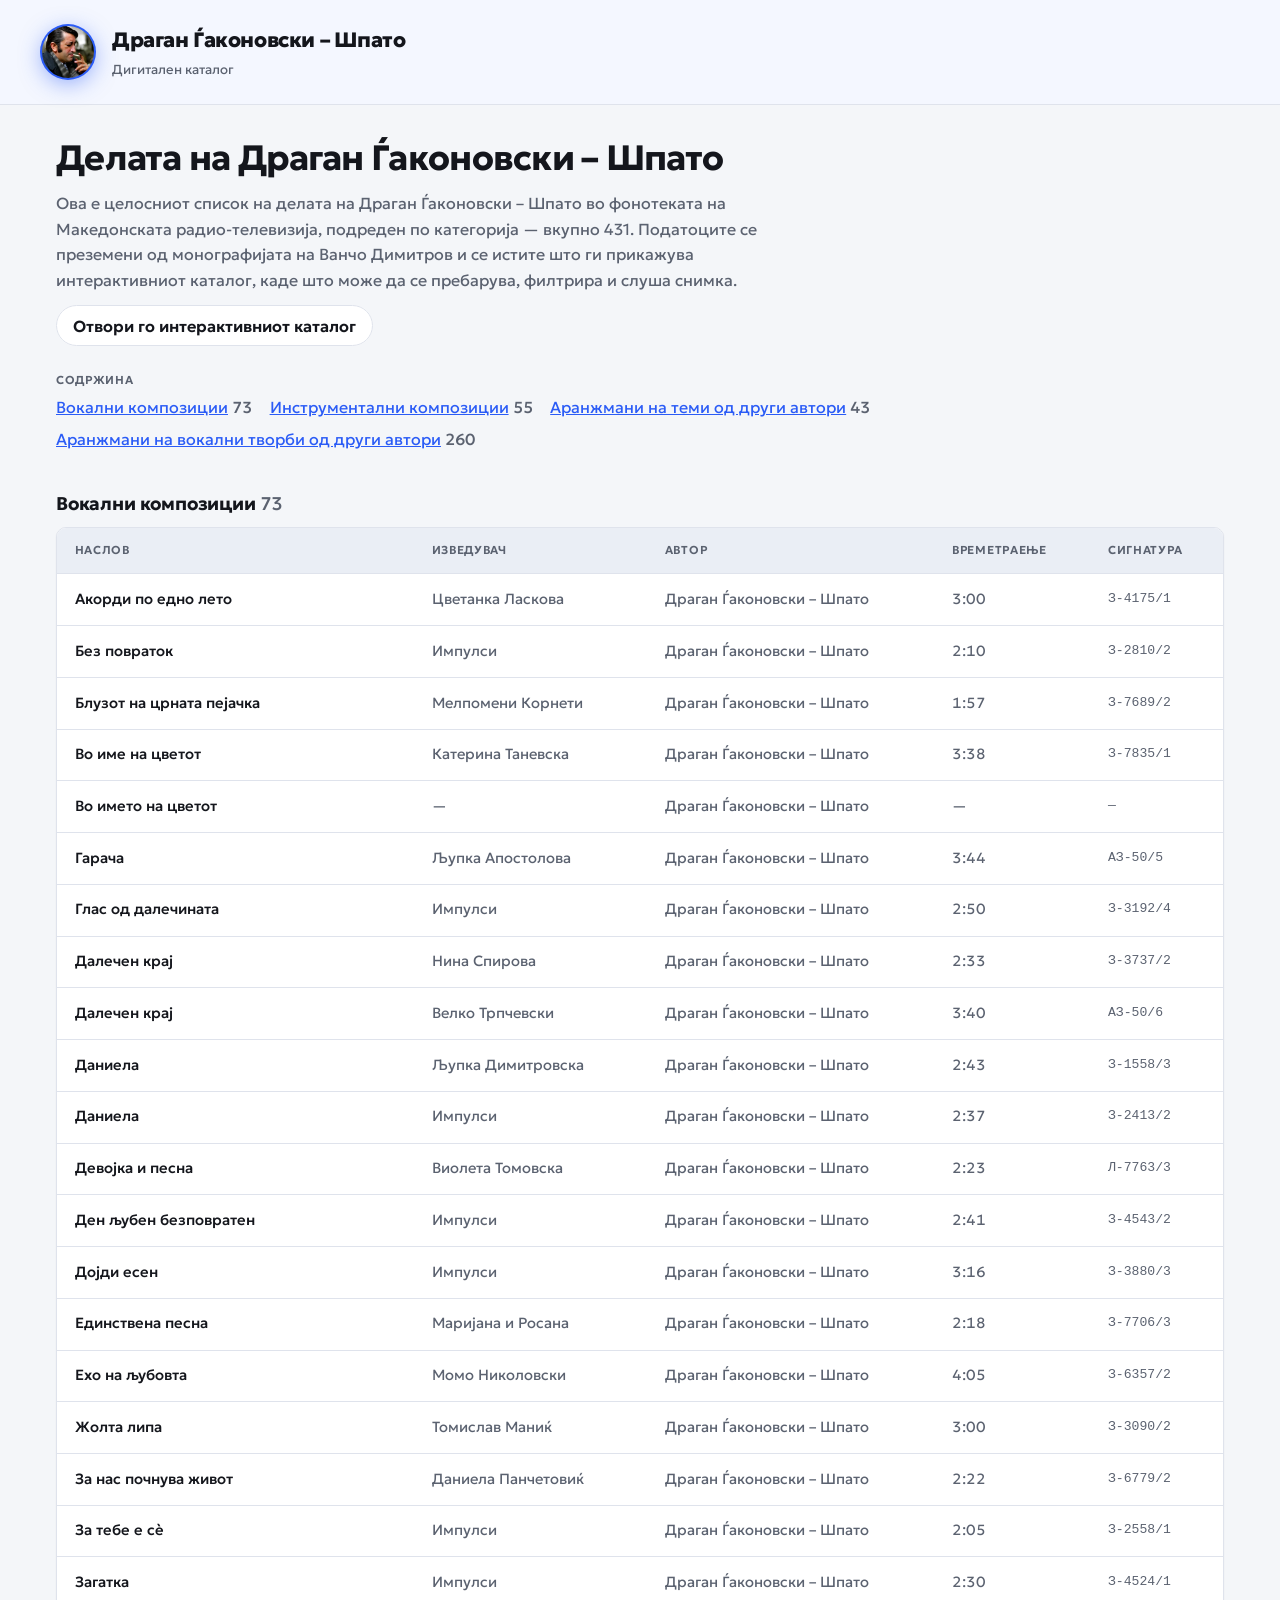
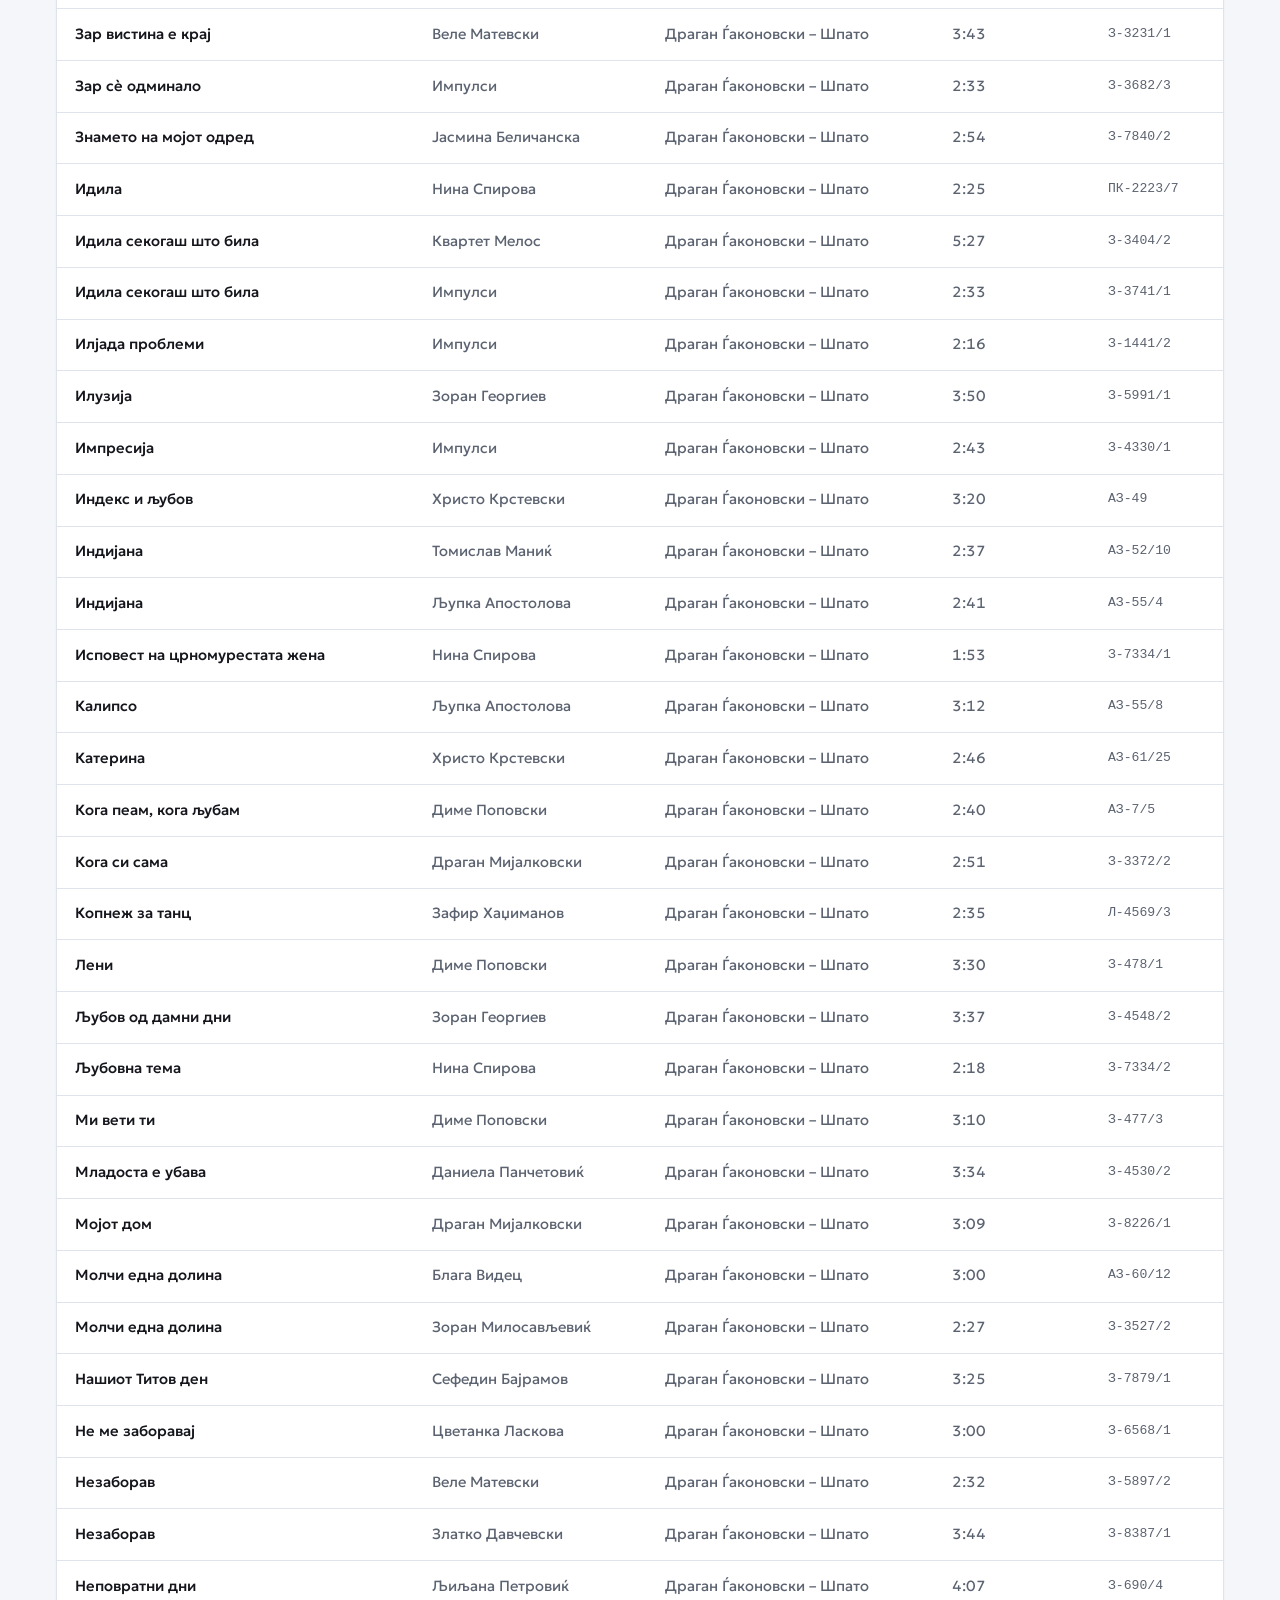
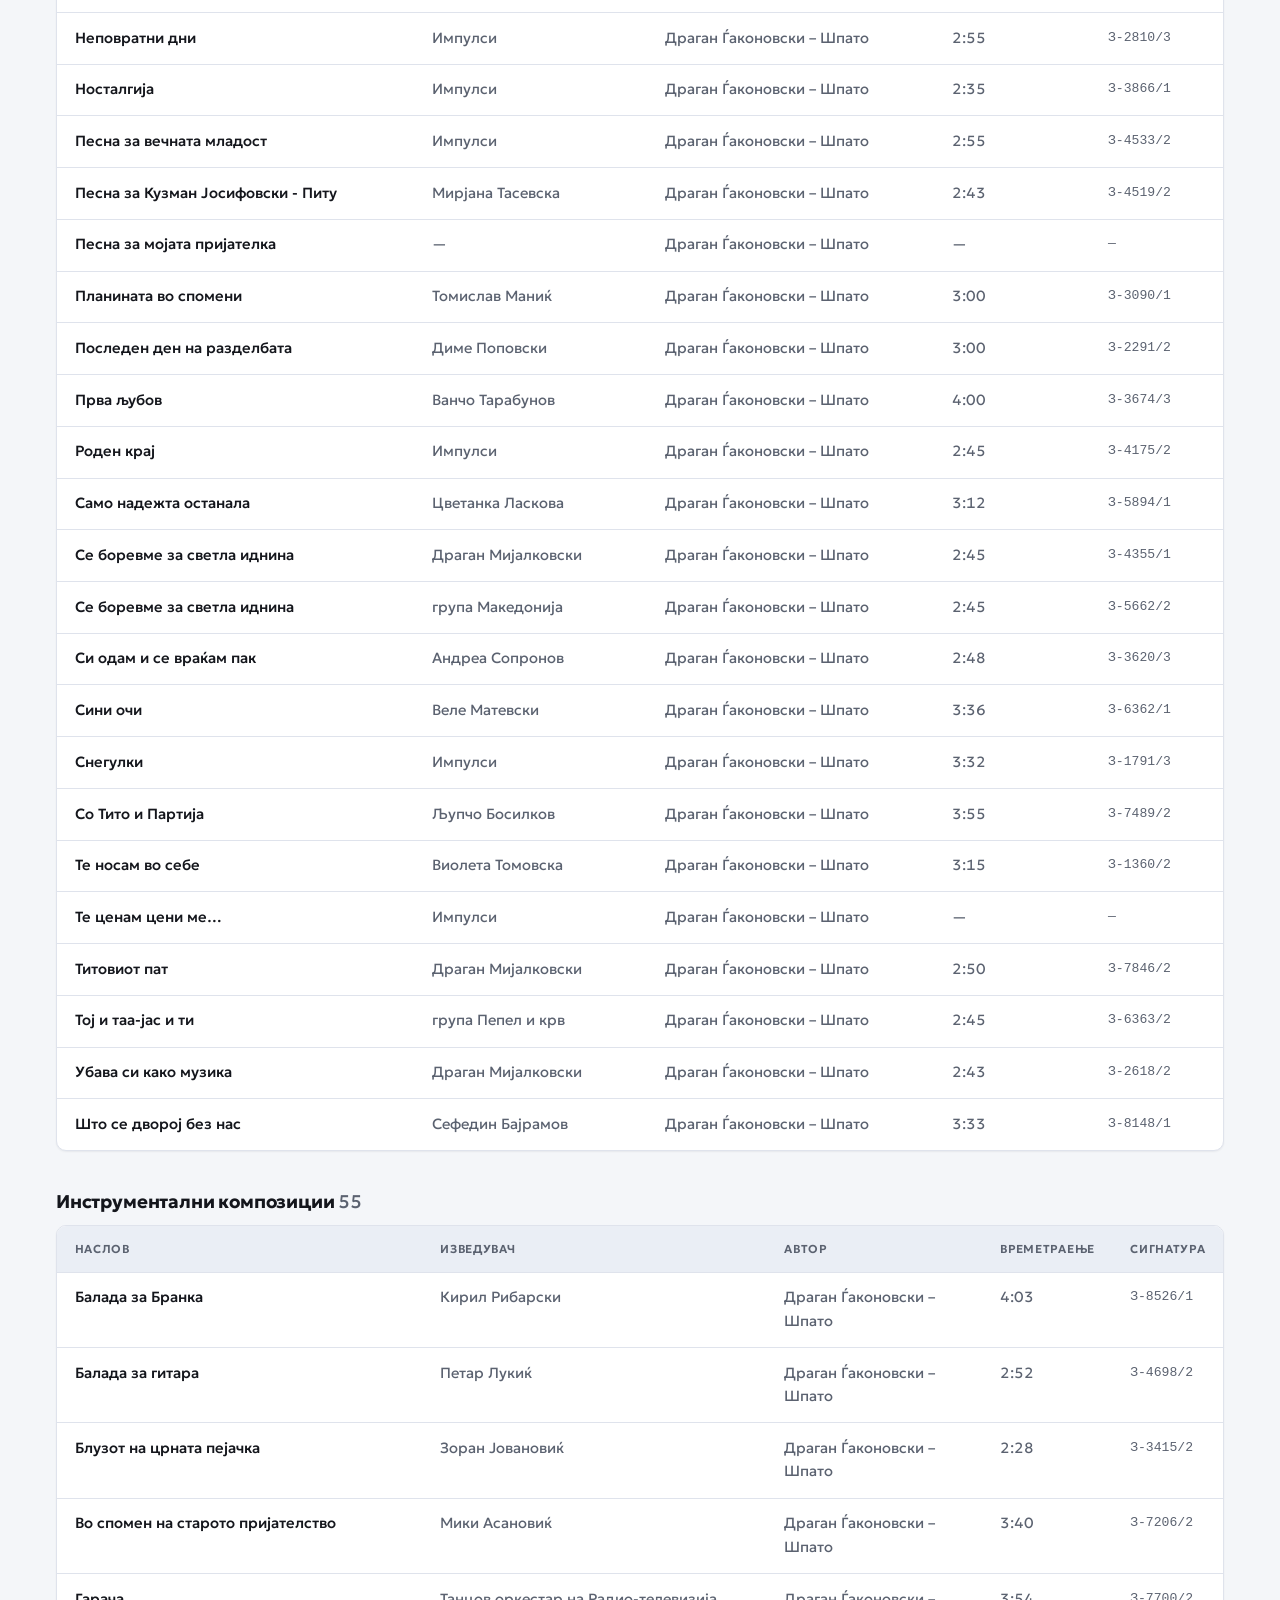
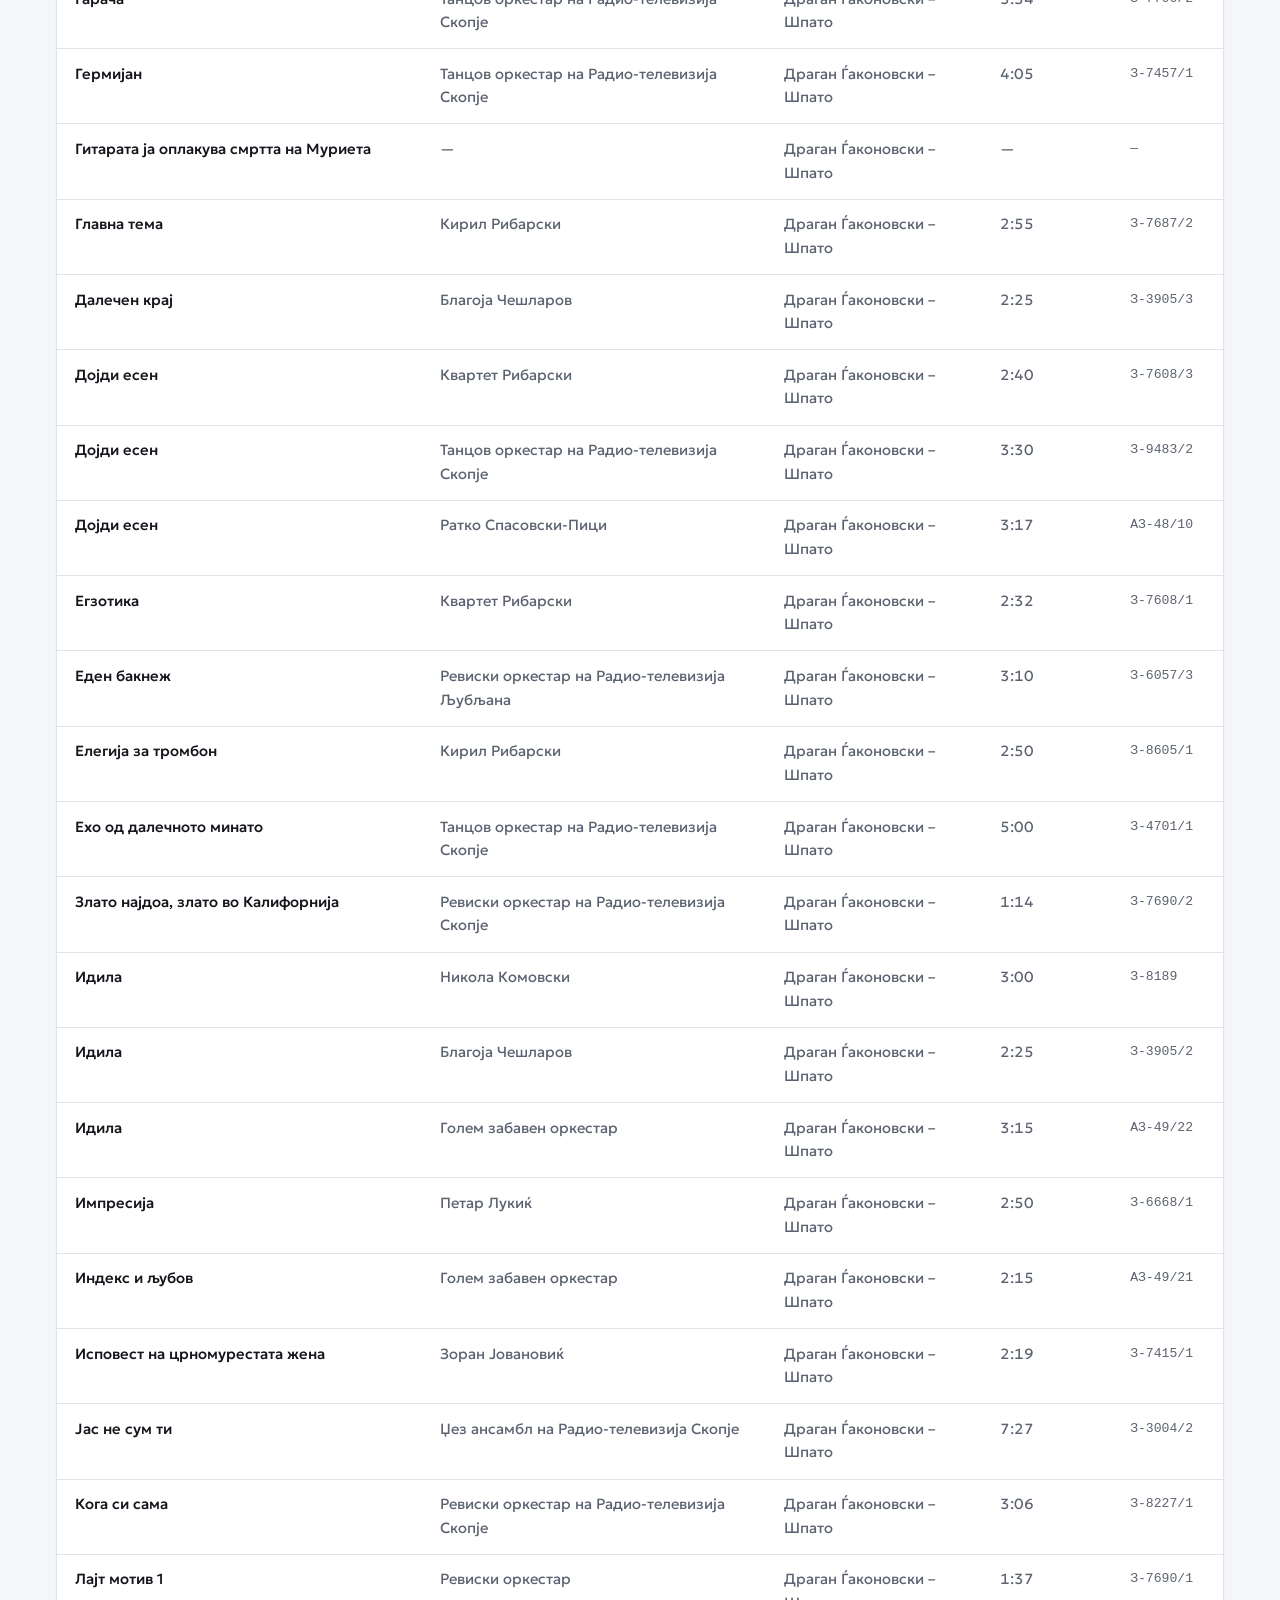
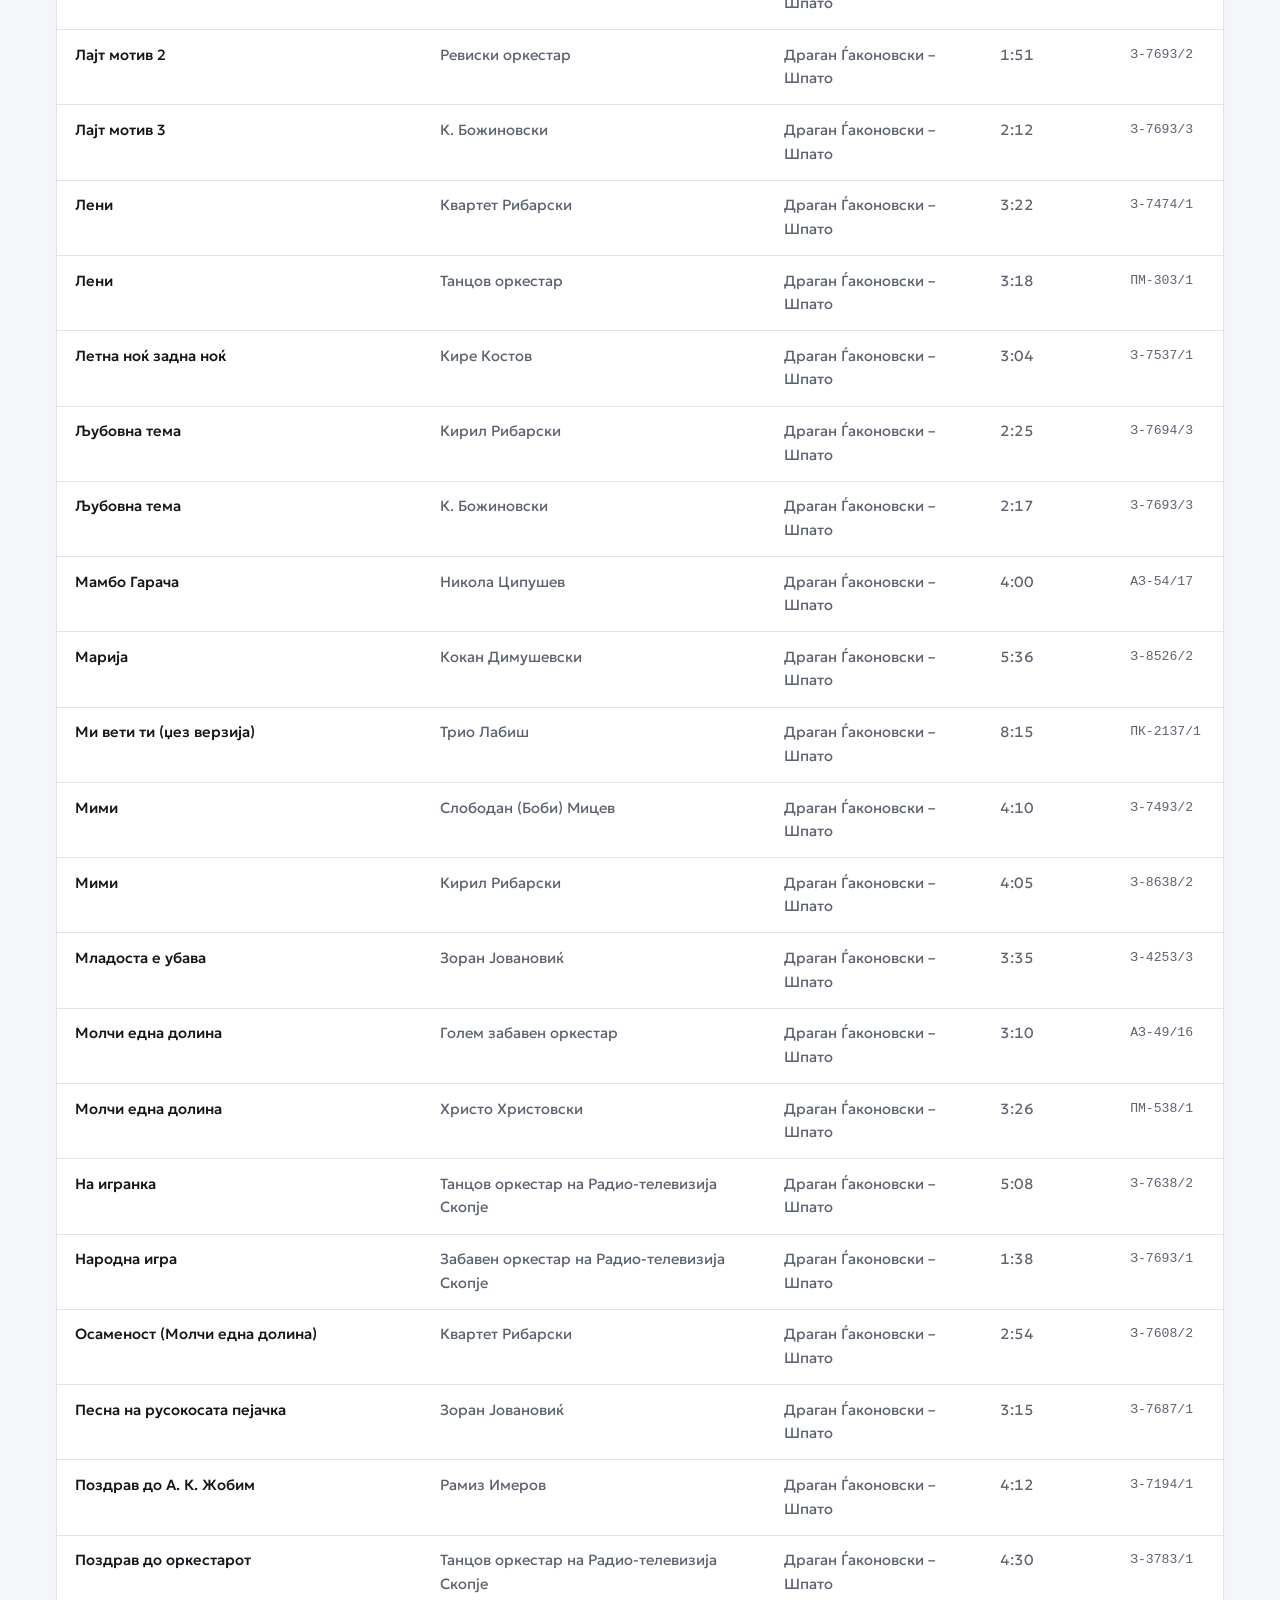
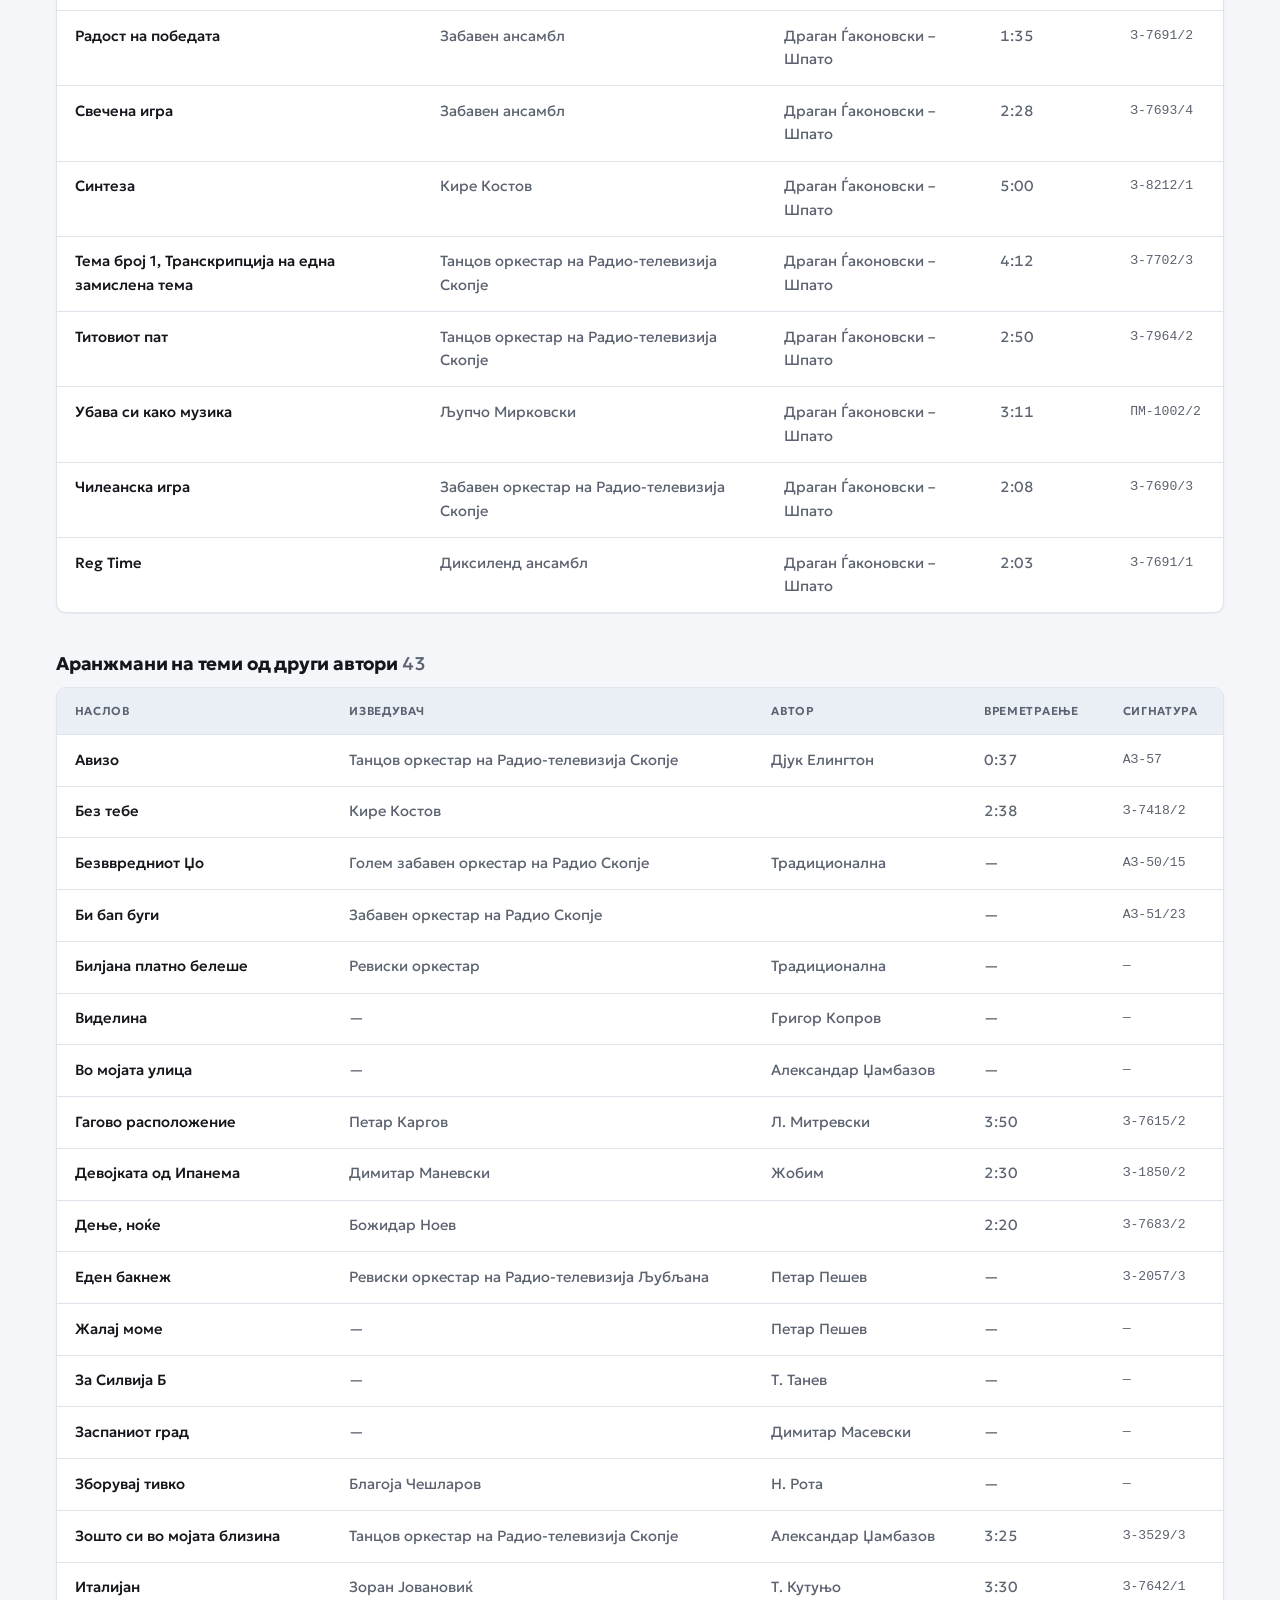
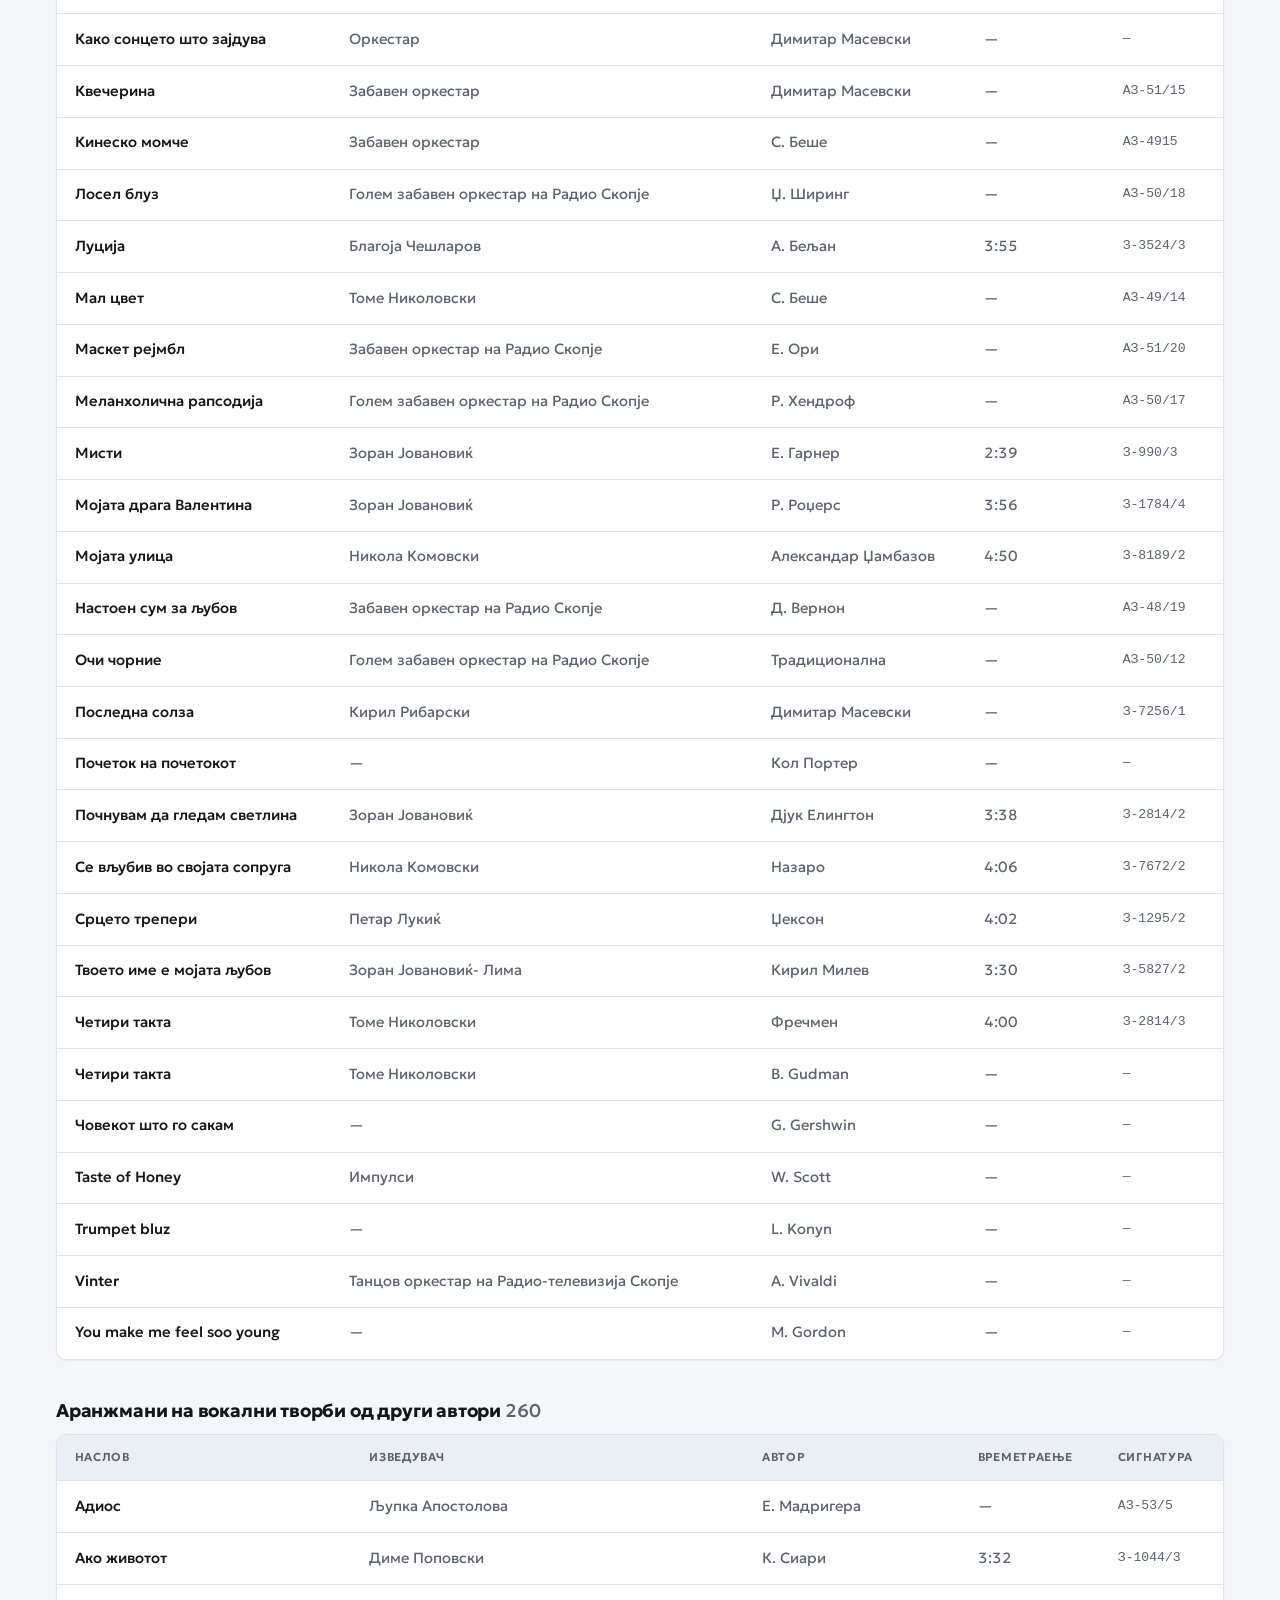
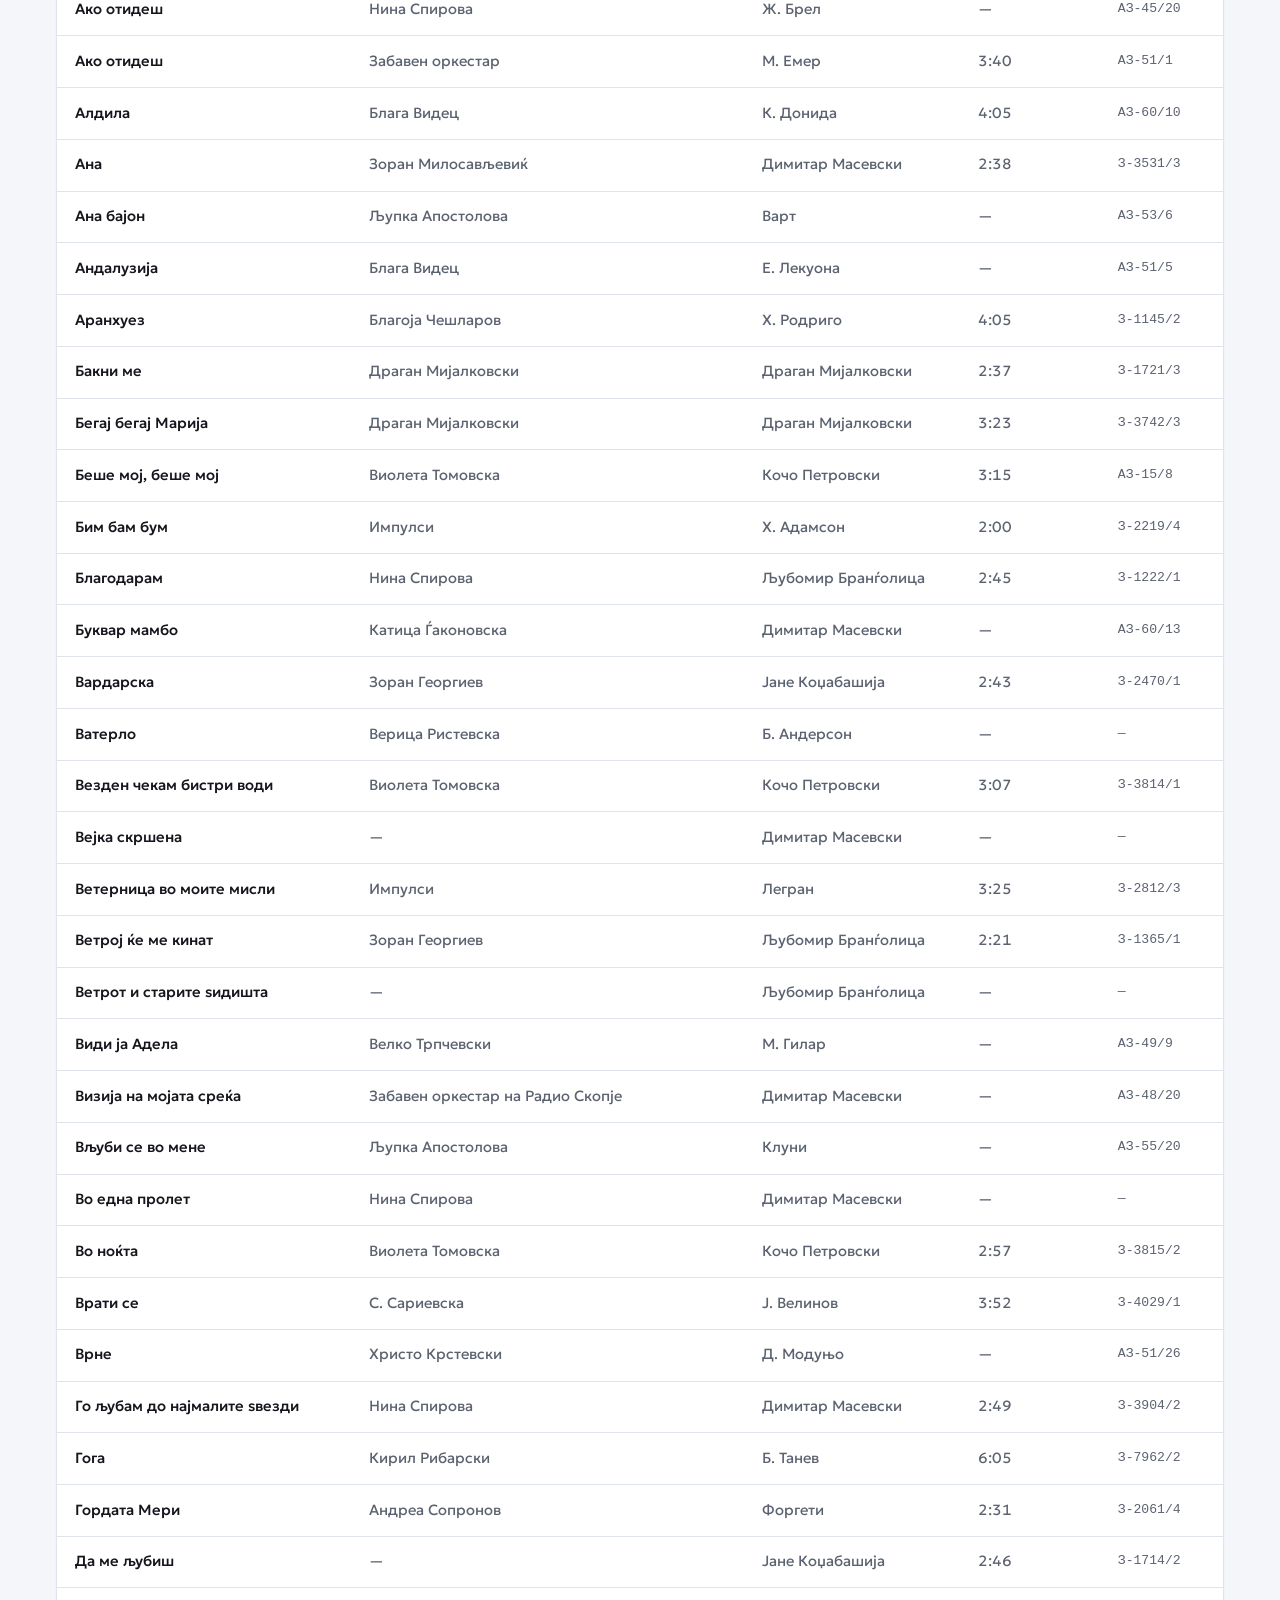
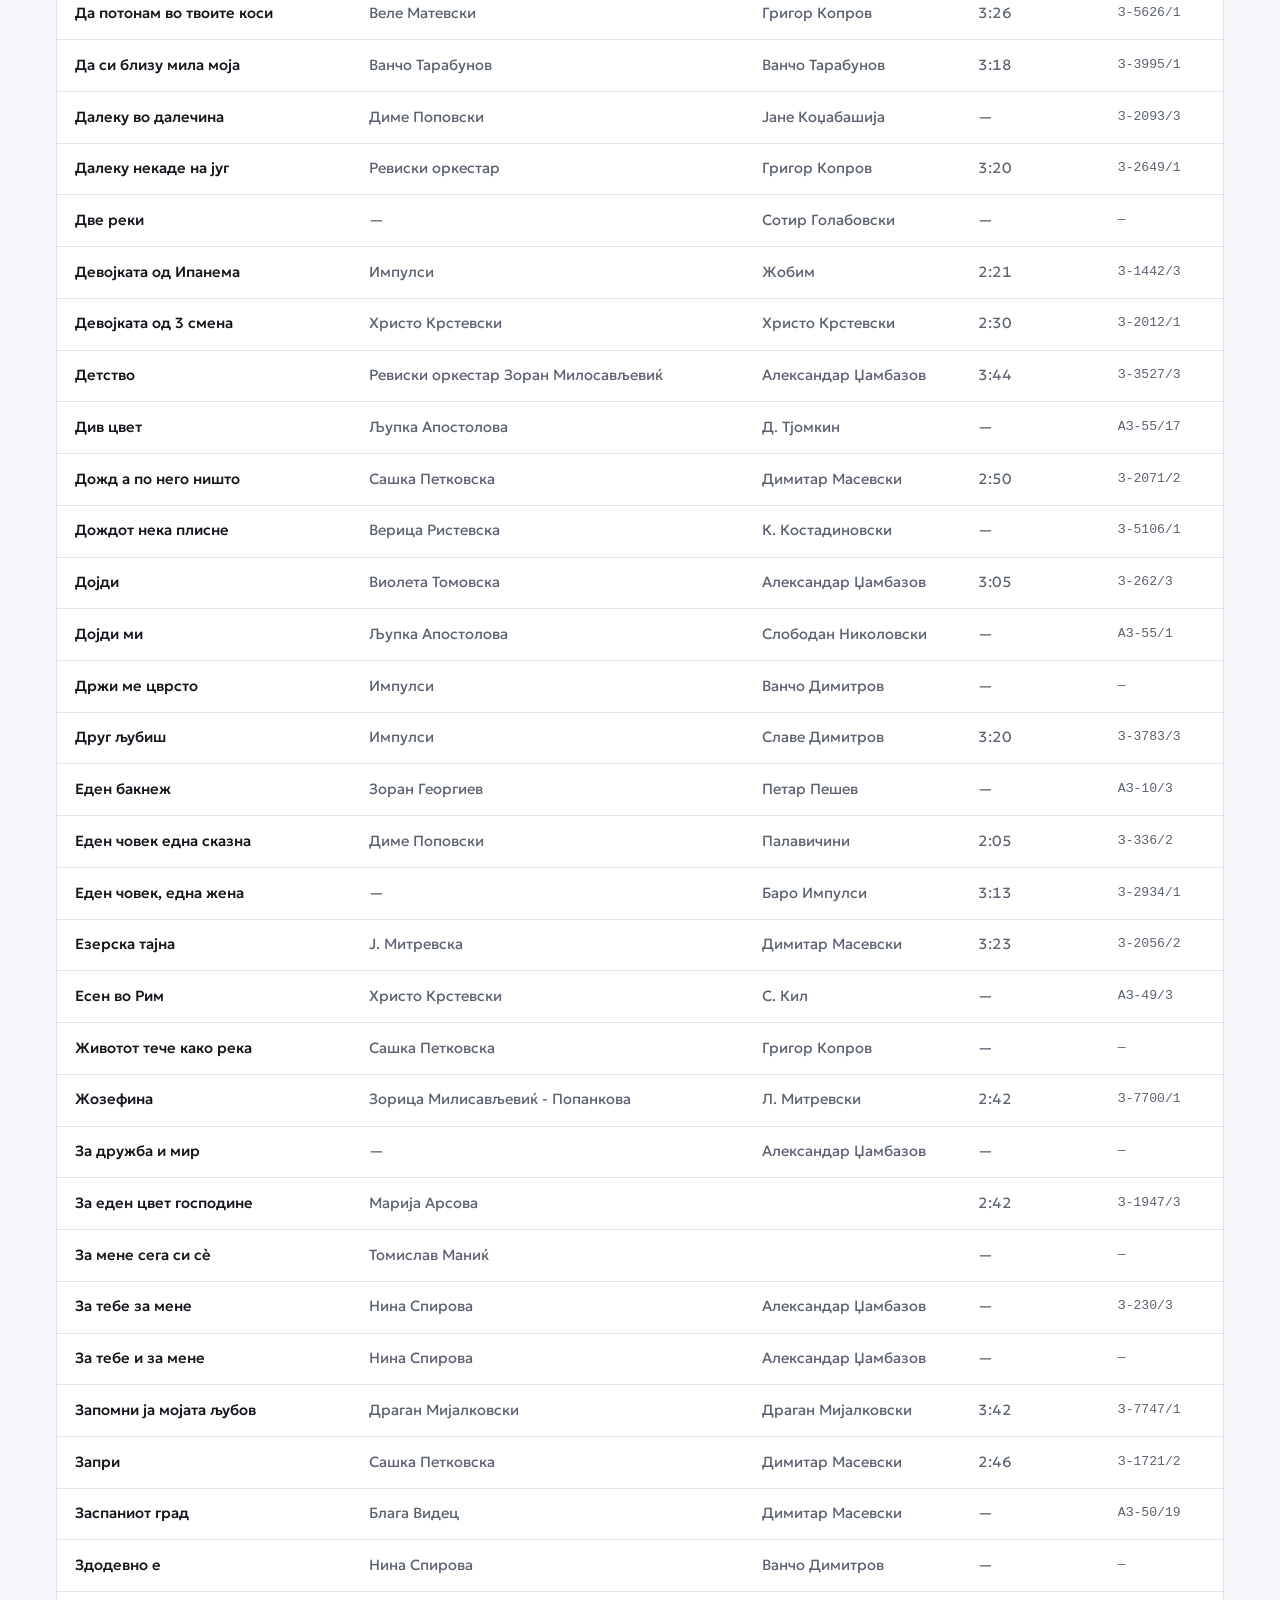
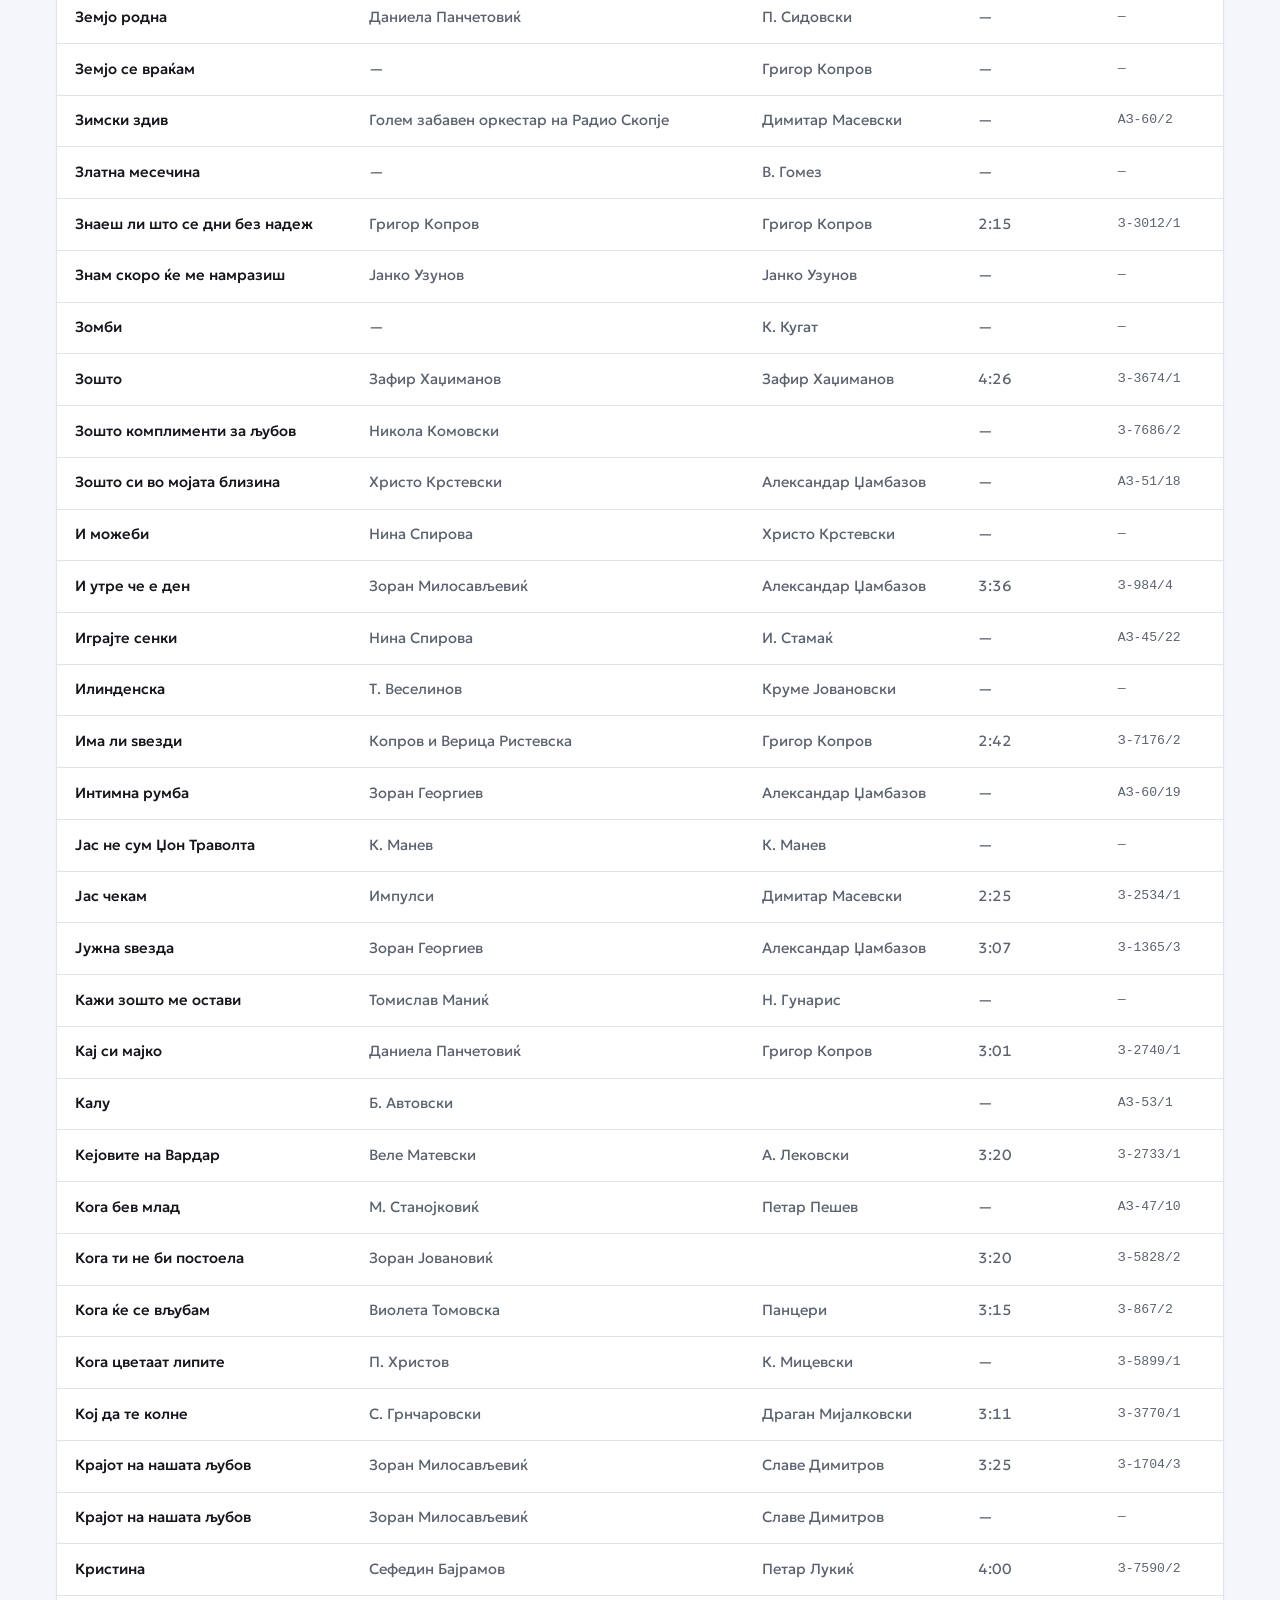
==== catalog.html @ c36d3d26 "Publish the catalogue as a static page The app is a shell: the works arrive only after app.js fetche" ====
<!doctype html>
<html lang="mk">
<head>
  <meta charset="utf-8">
  <meta name="viewport" content="width=device-width, initial-scale=1">
  <title>Делата на Драган Ѓаконовски – Шпато во фонотеката на МРТВ</title>
  <meta name="description" content="Целосен список на делата на Драган Ѓаконовски – Шпато во фонотеката на МРТВ, по категорија, со изведувач, времетраење и сигнатура.">
  <!-- The catalogue as one plain document, so a crawler that runs no
       scripts still reads the works. It is its own page rather than a
       copy of the app: this one is canonical for this address, and the
       app stays canonical for the root it is shared by. -->
  <link rel="canonical" href="https://shpato.gocemitevski.com/catalog.html">
  <meta name="robots" content="index, follow, max-image-preview:large">
  <meta property="og:type" content="website">
  <meta property="og:site_name" content="Драган Ѓаконовски – Шпато">
  <meta property="og:url" content="https://shpato.gocemitevski.com/catalog.html">
  <meta property="og:title" content="Делата на Драган Ѓаконовски – Шпато во фонотеката на МРТВ">
  <meta property="og:description" content="Целосен список на делата на Драган Ѓаконовски – Шпато во фонотеката на МРТВ, по категорија, со изведувач, времетраење и сигнатура.">
  <meta property="og:locale" content="mk_MK">
  <meta property="og:image" content="https://shpato.gocemitevski.com/assets/images/Dragan-Gjakonovski-Shpato-Cover.png">
  <meta property="og:image:type" content="image/png">
  <meta property="og:image:width" content="1920">
  <meta property="og:image:height" content="1080">
  <meta name="twitter:card" content="summary_large_image">
  <meta name="twitter:title" content="Делата на Драган Ѓаконовски – Шпато во фонотеката на МРТВ">
  <meta name="twitter:description" content="Целосен список на делата на Драган Ѓаконовски – Шпато во фонотеката на МРТВ, по категорија, со изведувач, времетраење и сигнатура.">
  <meta name="twitter:image" content="https://shpato.gocemitevski.com/assets/images/Dragan-Gjakonovski-Shpato-Cover.png">
  <link rel="icon" href="assets/images/favicon.ico" sizes="16x16 32x32 48x48">
  <link rel="icon" href="assets/images/favicon-32.png" type="image/png" sizes="32x32">
  <link rel="icon" href="assets/images/favicon-16.png" type="image/png" sizes="16x16">
  <link rel="apple-touch-icon" href="assets/images/apple-touch-icon.png">
  <script>
    /* Apply the saved theme before first paint, so a reader who chose the dark
       theme in the app does not get a white flash here. */
    (function () {
      try {
        var saved = localStorage.getItem("shpato-theme");
        var theme = saved || (window.matchMedia && window.matchMedia("(prefers-color-scheme: dark)").matches ? "dark" : "light");
        document.documentElement.setAttribute("data-theme", theme);
      } catch (e) {}
    })();
  </script>
  <link rel="stylesheet" href="assets/styles.min.css">
</head>
<body class="catalog-doc">
  <header class="site-header">
    <a class="brand" href="./">
      <span class="brand-mark" aria-hidden="true">
        <img src="assets/images/Dragan-Gjakonovski-Shpato-Icon-168.webp" alt="" width="168" height="168">
      </span>
      <span class="brand-text">
        <span class="brand-name">Драган Ѓаконовски – Шпато</span>
        <span class="brand-sub">Дигитален каталог</span>
      </span>
    </a>
  </header>

  <main id="main">
    <h1>Делата на Драган Ѓаконовски – Шпато</h1>
    <p class="doc-lead">Ова е целосниот список на делата на Драган Ѓаконовски – Шпато во фонотеката на Македонската радио-телевизија, подреден по категорија — вкупно 431. Податоците се преземени од монографијата на Ванчо Димитров и се истите што ги прикажува интерактивниот каталог, каде што може да се пребарува, филтрира и слуша снимка.</p>
    <p class="doc-cta"><a class="btn" href="./">Отвори го интерактивниот каталог</a></p>
    <nav class="doc-toc" aria-labelledby="doc-contents">
      <p class="doc-toc-title" id="doc-contents">Содржина</p>
      <ul>
        <li><a href="#cat-vocal">Вокални композиции</a> <span class="doc-count">73</span></li>
        <li><a href="#cat-instrumental">Инструментални композиции</a> <span class="doc-count">55</span></li>
        <li><a href="#cat-arrThemes">Аранжмани на теми од други автори</a> <span class="doc-count">43</span></li>
        <li><a href="#cat-arrVocal">Аранжмани на вокални творби од други автори</a> <span class="doc-count">260</span></li>
      </ul>
    </nav>

    <section class="doc-section" id="cat-vocal" aria-labelledby="h-vocal">
      <h2 id="h-vocal">Вокални композиции <span class="doc-count">73</span></h2>
      <div class="doc-table">
        <table class="catalog-table">
          <caption class="visually-hidden">Вокални композиции во фонотеката на МРТВ</caption>
          <thead><tr><th scope="col">Наслов</th><th scope="col">Изведувач</th><th scope="col">Автор</th><th scope="col">Времетраење</th><th scope="col">Сигнатура</th></tr></thead>
          <tbody>
            <tr><th scope="row" class="cell-title">Акорди по едно лето</th><td class="cell-perf">Цветанка Ласкова</td><td class="cell-comp">Драган Ѓаконовски – Шпато</td><td class="dur">3:00</td><td class="sig">З-4175/1</td></tr>
            <tr><th scope="row" class="cell-title">Без повраток</th><td class="cell-perf">Импулси</td><td class="cell-comp">Драган Ѓаконовски – Шпато</td><td class="dur">2:10</td><td class="sig">З-2810/2</td></tr>
            <tr><th scope="row" class="cell-title">Блузот на црната пејачка</th><td class="cell-perf">Мелпомени Корнети</td><td class="cell-comp">Драган Ѓаконовски – Шпато</td><td class="dur">1:57</td><td class="sig">З-7689/2</td></tr>
            <tr><th scope="row" class="cell-title">Во име на цветот</th><td class="cell-perf">Катерина Таневска</td><td class="cell-comp">Драган Ѓаконовски – Шпато</td><td class="dur">3:38</td><td class="sig">З-7835/1</td></tr>
            <tr><th scope="row" class="cell-title">Во името на цветот</th><td class="cell-perf">—</td><td class="cell-comp">Драган Ѓаконовски – Шпато</td><td class="dur">—</td><td class="sig">—</td></tr>
            <tr><th scope="row" class="cell-title">Гарача</th><td class="cell-perf">Љупка Апостолова</td><td class="cell-comp">Драган Ѓаконовски – Шпато</td><td class="dur">3:44</td><td class="sig">АЗ-50/5</td></tr>
            <tr><th scope="row" class="cell-title">Глас од далечината</th><td class="cell-perf">Импулси</td><td class="cell-comp">Драган Ѓаконовски – Шпато</td><td class="dur">2:50</td><td class="sig">З-3192/4</td></tr>
            <tr><th scope="row" class="cell-title">Далечен крај</th><td class="cell-perf">Нина Спирова</td><td class="cell-comp">Драган Ѓаконовски – Шпато</td><td class="dur">2:33</td><td class="sig">З-3737/2</td></tr>
            <tr><th scope="row" class="cell-title">Далечен крај</th><td class="cell-perf">Велко Трпчевски</td><td class="cell-comp">Драган Ѓаконовски – Шпато</td><td class="dur">3:40</td><td class="sig">АЗ-50/6</td></tr>
            <tr><th scope="row" class="cell-title">Даниела</th><td class="cell-perf">Љупка Димитровска</td><td class="cell-comp">Драган Ѓаконовски – Шпато</td><td class="dur">2:43</td><td class="sig">З-1558/3</td></tr>
            <tr><th scope="row" class="cell-title">Даниела</th><td class="cell-perf">Импулси</td><td class="cell-comp">Драган Ѓаконовски – Шпато</td><td class="dur">2:37</td><td class="sig">З-2413/2</td></tr>
            <tr><th scope="row" class="cell-title">Девојка и песна</th><td class="cell-perf">Виолета Томовска</td><td class="cell-comp">Драган Ѓаконовски – Шпато</td><td class="dur">2:23</td><td class="sig">Л-7763/3</td></tr>
            <tr><th scope="row" class="cell-title">Ден љубен безповратен</th><td class="cell-perf">Импулси</td><td class="cell-comp">Драган Ѓаконовски – Шпато</td><td class="dur">2:41</td><td class="sig">З-4543/2</td></tr>
            <tr><th scope="row" class="cell-title">Дојди есен</th><td class="cell-perf">Импулси</td><td class="cell-comp">Драган Ѓаконовски – Шпато</td><td class="dur">3:16</td><td class="sig">З-3880/3</td></tr>
            <tr><th scope="row" class="cell-title">Единствена песна</th><td class="cell-perf">Маријана и Росана</td><td class="cell-comp">Драган Ѓаконовски – Шпато</td><td class="dur">2:18</td><td class="sig">З-7706/3</td></tr>
            <tr><th scope="row" class="cell-title">Ехо на љубовта</th><td class="cell-perf">Момо Николовски</td><td class="cell-comp">Драган Ѓаконовски – Шпато</td><td class="dur">4:05</td><td class="sig">З-6357/2</td></tr>
            <tr><th scope="row" class="cell-title">Жолта липа</th><td class="cell-perf">Томислав Маниќ</td><td class="cell-comp">Драган Ѓаконовски – Шпато</td><td class="dur">3:00</td><td class="sig">З-3090/2</td></tr>
            <tr><th scope="row" class="cell-title">За нас почнува живот</th><td class="cell-perf">Даниела Панчетовиќ</td><td class="cell-comp">Драган Ѓаконовски – Шпато</td><td class="dur">2:22</td><td class="sig">З-6779/2</td></tr>
            <tr><th scope="row" class="cell-title">За тебе е сè</th><td class="cell-perf">Импулси</td><td class="cell-comp">Драган Ѓаконовски – Шпато</td><td class="dur">2:05</td><td class="sig">З-2558/1</td></tr>
            <tr><th scope="row" class="cell-title">Загатка</th><td class="cell-perf">Импулси</td><td class="cell-comp">Драган Ѓаконовски – Шпато</td><td class="dur">2:30</td><td class="sig">З-4524/1</td></tr>
            <tr><th scope="row" class="cell-title">Зар вистина е крај</th><td class="cell-perf">Веле Матевски</td><td class="cell-comp">Драган Ѓаконовски – Шпато</td><td class="dur">3:43</td><td class="sig">З-3231/1</td></tr>
            <tr><th scope="row" class="cell-title">Зар сè одминало</th><td class="cell-perf">Импулси</td><td class="cell-comp">Драган Ѓаконовски – Шпато</td><td class="dur">2:33</td><td class="sig">З-3682/3</td></tr>
            <tr><th scope="row" class="cell-title">Знамето на мојот одред</th><td class="cell-perf">Јасмина Беличанска</td><td class="cell-comp">Драган Ѓаконовски – Шпато</td><td class="dur">2:54</td><td class="sig">З-7840/2</td></tr>
            <tr><th scope="row" class="cell-title">Идила</th><td class="cell-perf">Нина Спирова</td><td class="cell-comp">Драган Ѓаконовски – Шпато</td><td class="dur">2:25</td><td class="sig">ПК-2223/7</td></tr>
            <tr><th scope="row" class="cell-title">Идила секогаш што била</th><td class="cell-perf">Квартет Мелос</td><td class="cell-comp">Драган Ѓаконовски – Шпато</td><td class="dur">5:27</td><td class="sig">З-3404/2</td></tr>
            <tr><th scope="row" class="cell-title">Идила секогаш што била</th><td class="cell-perf">Импулси</td><td class="cell-comp">Драган Ѓаконовски – Шпато</td><td class="dur">2:33</td><td class="sig">З-3741/1</td></tr>
            <tr><th scope="row" class="cell-title">Илјада проблеми</th><td class="cell-perf">Импулси</td><td class="cell-comp">Драган Ѓаконовски – Шпато</td><td class="dur">2:16</td><td class="sig">З-1441/2</td></tr>
            <tr><th scope="row" class="cell-title">Илузија</th><td class="cell-perf">Зоран Георгиев</td><td class="cell-comp">Драган Ѓаконовски – Шпато</td><td class="dur">3:50</td><td class="sig">З-5991/1</td></tr>
            <tr><th scope="row" class="cell-title">Импресија</th><td class="cell-perf">Импулси</td><td class="cell-comp">Драган Ѓаконовски – Шпато</td><td class="dur">2:43</td><td class="sig">З-4330/1</td></tr>
            <tr><th scope="row" class="cell-title">Индекс и љубов</th><td class="cell-perf">Христо Крстевски</td><td class="cell-comp">Драган Ѓаконовски – Шпато</td><td class="dur">3:20</td><td class="sig">АЗ-49</td></tr>
            <tr><th scope="row" class="cell-title">Индијана</th><td class="cell-perf">Томислав Маниќ</td><td class="cell-comp">Драган Ѓаконовски – Шпато</td><td class="dur">2:37</td><td class="sig">АЗ-52/10</td></tr>
            <tr><th scope="row" class="cell-title">Индијана</th><td class="cell-perf">Љупка Апостолова</td><td class="cell-comp">Драган Ѓаконовски – Шпато</td><td class="dur">2:41</td><td class="sig">АЗ-55/4</td></tr>
            <tr><th scope="row" class="cell-title">Исповест на црномурестата жена</th><td class="cell-perf">Нина Спирова</td><td class="cell-comp">Драган Ѓаконовски – Шпато</td><td class="dur">1:53</td><td class="sig">З-7334/1</td></tr>
            <tr><th scope="row" class="cell-title">Калипсо</th><td class="cell-perf">Љупка Апостолова</td><td class="cell-comp">Драган Ѓаконовски – Шпато</td><td class="dur">3:12</td><td class="sig">АЗ-55/8</td></tr>
            <tr><th scope="row" class="cell-title">Катерина</th><td class="cell-perf">Христо Крстевски</td><td class="cell-comp">Драган Ѓаконовски – Шпато</td><td class="dur">2:46</td><td class="sig">АЗ-61/25</td></tr>
            <tr><th scope="row" class="cell-title">Кога пеам, кога љубам</th><td class="cell-perf">Диме Поповски</td><td class="cell-comp">Драган Ѓаконовски – Шпато</td><td class="dur">2:40</td><td class="sig">АЗ-7/5</td></tr>
            <tr><th scope="row" class="cell-title">Кога си сама</th><td class="cell-perf">Драган Мијалковски</td><td class="cell-comp">Драган Ѓаконовски – Шпато</td><td class="dur">2:51</td><td class="sig">З-3372/2</td></tr>
            <tr><th scope="row" class="cell-title">Копнеж за танц</th><td class="cell-perf">Зафир Хаџиманов</td><td class="cell-comp">Драган Ѓаконовски – Шпато</td><td class="dur">2:35</td><td class="sig">Л-4569/3</td></tr>
            <tr><th scope="row" class="cell-title">Лени</th><td class="cell-perf">Диме Поповски</td><td class="cell-comp">Драган Ѓаконовски – Шпато</td><td class="dur">3:30</td><td class="sig">З-478/1</td></tr>
            <tr><th scope="row" class="cell-title">Љубов од дамни дни</th><td class="cell-perf">Зоран Георгиев</td><td class="cell-comp">Драган Ѓаконовски – Шпато</td><td class="dur">3:37</td><td class="sig">З-4548/2</td></tr>
            <tr><th scope="row" class="cell-title">Љубовна тема</th><td class="cell-perf">Нина Спирова</td><td class="cell-comp">Драган Ѓаконовски – Шпато</td><td class="dur">2:18</td><td class="sig">З-7334/2</td></tr>
            <tr><th scope="row" class="cell-title">Ми вети ти</th><td class="cell-perf">Диме Поповски</td><td class="cell-comp">Драган Ѓаконовски – Шпато</td><td class="dur">3:10</td><td class="sig">З-477/3</td></tr>
            <tr><th scope="row" class="cell-title">Младоста е убава</th><td class="cell-perf">Даниела Панчетовиќ</td><td class="cell-comp">Драган Ѓаконовски – Шпато</td><td class="dur">3:34</td><td class="sig">З-4530/2</td></tr>
            <tr><th scope="row" class="cell-title">Мојот дом</th><td class="cell-perf">Драган Мијалковски</td><td class="cell-comp">Драган Ѓаконовски – Шпато</td><td class="dur">3:09</td><td class="sig">З-8226/1</td></tr>
            <tr><th scope="row" class="cell-title">Молчи една долина</th><td class="cell-perf">Блага Видец</td><td class="cell-comp">Драган Ѓаконовски – Шпато</td><td class="dur">3:00</td><td class="sig">АЗ-60/12</td></tr>
            <tr><th scope="row" class="cell-title">Молчи една долина</th><td class="cell-perf">Зоран Милосављевиќ</td><td class="cell-comp">Драган Ѓаконовски – Шпато</td><td class="dur">2:27</td><td class="sig">З-3527/2</td></tr>
            <tr><th scope="row" class="cell-title">Нашиот Титов ден</th><td class="cell-perf">Сефедин Бајрамов</td><td class="cell-comp">Драган Ѓаконовски – Шпато</td><td class="dur">3:25</td><td class="sig">З-7879/1</td></tr>
            <tr><th scope="row" class="cell-title">Не ме заборавај</th><td class="cell-perf">Цветанка Ласкова</td><td class="cell-comp">Драган Ѓаконовски – Шпато</td><td class="dur">3:00</td><td class="sig">З-6568/1</td></tr>
            <tr><th scope="row" class="cell-title">Незаборав</th><td class="cell-perf">Веле Матевски</td><td class="cell-comp">Драган Ѓаконовски – Шпато</td><td class="dur">2:32</td><td class="sig">З-5897/2</td></tr>
            <tr><th scope="row" class="cell-title">Незаборав</th><td class="cell-perf">Златко Давчевски</td><td class="cell-comp">Драган Ѓаконовски – Шпато</td><td class="dur">3:44</td><td class="sig">З-8387/1</td></tr>
            <tr><th scope="row" class="cell-title">Неповратни дни</th><td class="cell-perf">Љиљана Петровиќ</td><td class="cell-comp">Драган Ѓаконовски – Шпато</td><td class="dur">4:07</td><td class="sig">З-690/4</td></tr>
            <tr><th scope="row" class="cell-title">Неповратни дни</th><td class="cell-perf">Импулси</td><td class="cell-comp">Драган Ѓаконовски – Шпато</td><td class="dur">2:55</td><td class="sig">З-2810/3</td></tr>
            <tr><th scope="row" class="cell-title">Носталгија</th><td class="cell-perf">Импулси</td><td class="cell-comp">Драган Ѓаконовски – Шпато</td><td class="dur">2:35</td><td class="sig">З-3866/1</td></tr>
            <tr><th scope="row" class="cell-title">Песна за вечната младост</th><td class="cell-perf">Импулси</td><td class="cell-comp">Драган Ѓаконовски – Шпато</td><td class="dur">2:55</td><td class="sig">З-4533/2</td></tr>
            <tr><th scope="row" class="cell-title">Песна за Кузман Јосифовски - Питу</th><td class="cell-perf">Мирјана Тасевска</td><td class="cell-comp">Драган Ѓаконовски – Шпато</td><td class="dur">2:43</td><td class="sig">З-4519/2</td></tr>
            <tr><th scope="row" class="cell-title">Песна за мојата пријателка</th><td class="cell-perf">—</td><td class="cell-comp">Драган Ѓаконовски – Шпато</td><td class="dur">—</td><td class="sig">—</td></tr>
            <tr><th scope="row" class="cell-title">Планината во спомени</th><td class="cell-perf">Томислав Маниќ</td><td class="cell-comp">Драган Ѓаконовски – Шпато</td><td class="dur">3:00</td><td class="sig">З-3090/1</td></tr>
            <tr><th scope="row" class="cell-title">Последен ден на разделбата</th><td class="cell-perf">Диме Поповски</td><td class="cell-comp">Драган Ѓаконовски – Шпато</td><td class="dur">3:00</td><td class="sig">З-2291/2</td></tr>
            <tr><th scope="row" class="cell-title">Прва љубов</th><td class="cell-perf">Ванчо Тарабунов</td><td class="cell-comp">Драган Ѓаконовски – Шпато</td><td class="dur">4:00</td><td class="sig">З-3674/3</td></tr>
            <tr><th scope="row" class="cell-title">Роден крај</th><td class="cell-perf">Импулси</td><td class="cell-comp">Драган Ѓаконовски – Шпато</td><td class="dur">2:45</td><td class="sig">З-4175/2</td></tr>
            <tr><th scope="row" class="cell-title">Само надежта останала</th><td class="cell-perf">Цветанка Ласкова</td><td class="cell-comp">Драган Ѓаконовски – Шпато</td><td class="dur">3:12</td><td class="sig">З-5894/1</td></tr>
            <tr><th scope="row" class="cell-title">Се боревме за светла иднина</th><td class="cell-perf">Драган Мијалковски</td><td class="cell-comp">Драган Ѓаконовски – Шпато</td><td class="dur">2:45</td><td class="sig">З-4355/1</td></tr>
            <tr><th scope="row" class="cell-title">Се боревме за светла иднина</th><td class="cell-perf">група Македонија</td><td class="cell-comp">Драган Ѓаконовски – Шпато</td><td class="dur">2:45</td><td class="sig">З-5662/2</td></tr>
            <tr><th scope="row" class="cell-title">Си одам и се враќам пак</th><td class="cell-perf">Андреа Сопронов</td><td class="cell-comp">Драган Ѓаконовски – Шпато</td><td class="dur">2:48</td><td class="sig">З-3620/3</td></tr>
            <tr><th scope="row" class="cell-title">Сини очи</th><td class="cell-perf">Веле Матевски</td><td class="cell-comp">Драган Ѓаконовски – Шпато</td><td class="dur">3:36</td><td class="sig">З-6362/1</td></tr>
            <tr><th scope="row" class="cell-title">Снегулки</th><td class="cell-perf">Импулси</td><td class="cell-comp">Драган Ѓаконовски – Шпато</td><td class="dur">3:32</td><td class="sig">З-1791/3</td></tr>
            <tr><th scope="row" class="cell-title">Со Тито и Партија</th><td class="cell-perf">Љупчо Босилков</td><td class="cell-comp">Драган Ѓаконовски – Шпато</td><td class="dur">3:55</td><td class="sig">З-7489/2</td></tr>
            <tr><th scope="row" class="cell-title">Те носам во себе</th><td class="cell-perf">Виолета Томовска</td><td class="cell-comp">Драган Ѓаконовски – Шпато</td><td class="dur">3:15</td><td class="sig">З-1360/2</td></tr>
            <tr><th scope="row" class="cell-title">Те ценам цени ме…</th><td class="cell-perf">Импулси</td><td class="cell-comp">Драган Ѓаконовски – Шпато</td><td class="dur">—</td><td class="sig">—</td></tr>
            <tr><th scope="row" class="cell-title">Титовиот пат</th><td class="cell-perf">Драган Мијалковски</td><td class="cell-comp">Драган Ѓаконовски – Шпато</td><td class="dur">2:50</td><td class="sig">З-7846/2</td></tr>
            <tr><th scope="row" class="cell-title">Тој и таа-јас и ти</th><td class="cell-perf">група Пепел и крв</td><td class="cell-comp">Драган Ѓаконовски – Шпато</td><td class="dur">2:45</td><td class="sig">З-6363/2</td></tr>
            <tr><th scope="row" class="cell-title">Убава си како музика</th><td class="cell-perf">Драган Мијалковски</td><td class="cell-comp">Драган Ѓаконовски – Шпато</td><td class="dur">2:43</td><td class="sig">З-2618/2</td></tr>
            <tr><th scope="row" class="cell-title">Што се дворој без нас</th><td class="cell-perf">Сефедин Бајрамов</td><td class="cell-comp">Драган Ѓаконовски – Шпато</td><td class="dur">3:33</td><td class="sig">З-8148/1</td></tr>
          </tbody>
        </table>
      </div>
    </section>

    <section class="doc-section" id="cat-instrumental" aria-labelledby="h-instrumental">
      <h2 id="h-instrumental">Инструментални композиции <span class="doc-count">55</span></h2>
      <div class="doc-table">
        <table class="catalog-table">
          <caption class="visually-hidden">Инструментални композиции во фонотеката на МРТВ</caption>
          <thead><tr><th scope="col">Наслов</th><th scope="col">Изведувач</th><th scope="col">Автор</th><th scope="col">Времетраење</th><th scope="col">Сигнатура</th></tr></thead>
          <tbody>
            <tr><th scope="row" class="cell-title">Балада за Бранка</th><td class="cell-perf">Кирил Рибарски</td><td class="cell-comp">Драган Ѓаконовски – Шпато</td><td class="dur">4:03</td><td class="sig">З-8526/1</td></tr>
            <tr><th scope="row" class="cell-title">Балада за гитара</th><td class="cell-perf">Петар Лукиќ</td><td class="cell-comp">Драган Ѓаконовски – Шпато</td><td class="dur">2:52</td><td class="sig">З-4698/2</td></tr>
            <tr><th scope="row" class="cell-title">Блузот на црната пејачка</th><td class="cell-perf">Зоран Јовановиќ</td><td class="cell-comp">Драган Ѓаконовски – Шпато</td><td class="dur">2:28</td><td class="sig">З-3415/2</td></tr>
            <tr><th scope="row" class="cell-title">Во спомен на старото пријателство</th><td class="cell-perf">Мики Асановиќ</td><td class="cell-comp">Драган Ѓаконовски – Шпато</td><td class="dur">3:40</td><td class="sig">З-7206/2</td></tr>
            <tr><th scope="row" class="cell-title">Гарача</th><td class="cell-perf">Танцов оркестар на Радио-телевизија Скопје</td><td class="cell-comp">Драган Ѓаконовски – Шпато</td><td class="dur">3:54</td><td class="sig">З-7700/2</td></tr>
            <tr><th scope="row" class="cell-title">Гермијан</th><td class="cell-perf">Танцов оркестар на Радио-телевизија Скопје</td><td class="cell-comp">Драган Ѓаконовски – Шпато</td><td class="dur">4:05</td><td class="sig">З-7457/1</td></tr>
            <tr><th scope="row" class="cell-title">Гитарата ја оплакува смртта на Муриета</th><td class="cell-perf">—</td><td class="cell-comp">Драган Ѓаконовски – Шпато</td><td class="dur">—</td><td class="sig">—</td></tr>
            <tr><th scope="row" class="cell-title">Главна тема</th><td class="cell-perf">Кирил Рибарски</td><td class="cell-comp">Драган Ѓаконовски – Шпато</td><td class="dur">2:55</td><td class="sig">З-7687/2</td></tr>
            <tr><th scope="row" class="cell-title">Далечен крај</th><td class="cell-perf">Благоја Чешларов</td><td class="cell-comp">Драган Ѓаконовски – Шпато</td><td class="dur">2:25</td><td class="sig">З-3905/3</td></tr>
            <tr><th scope="row" class="cell-title">Дојди есен</th><td class="cell-perf">Квартет Рибарски</td><td class="cell-comp">Драган Ѓаконовски – Шпато</td><td class="dur">2:40</td><td class="sig">З-7608/3</td></tr>
            <tr><th scope="row" class="cell-title">Дојди есен</th><td class="cell-perf">Танцов оркестар на Радио-телевизија Скопје</td><td class="cell-comp">Драган Ѓаконовски – Шпато</td><td class="dur">3:30</td><td class="sig">З-9483/2</td></tr>
            <tr><th scope="row" class="cell-title">Дојди есен</th><td class="cell-perf">Ратко Спасовски-Пици</td><td class="cell-comp">Драган Ѓаконовски – Шпато</td><td class="dur">3:17</td><td class="sig">АЗ-48/10</td></tr>
            <tr><th scope="row" class="cell-title">Егзотика</th><td class="cell-perf">Квартет Рибарски</td><td class="cell-comp">Драган Ѓаконовски – Шпато</td><td class="dur">2:32</td><td class="sig">З-7608/1</td></tr>
            <tr><th scope="row" class="cell-title">Еден бакнеж</th><td class="cell-perf">Ревиски оркестар на Радио-телевизија Љубљана</td><td class="cell-comp">Драган Ѓаконовски – Шпато</td><td class="dur">3:10</td><td class="sig">З-6057/3</td></tr>
            <tr><th scope="row" class="cell-title">Елегија за тромбон</th><td class="cell-perf">Кирил Рибарски</td><td class="cell-comp">Драган Ѓаконовски – Шпато</td><td class="dur">2:50</td><td class="sig">З-8605/1</td></tr>
            <tr><th scope="row" class="cell-title">Ехо од далечното минато</th><td class="cell-perf">Танцов оркестар на Радио-телевизија Скопје</td><td class="cell-comp">Драган Ѓаконовски – Шпато</td><td class="dur">5:00</td><td class="sig">З-4701/1</td></tr>
            <tr><th scope="row" class="cell-title">Злато најдоа, злато во Калифорнија</th><td class="cell-perf">Ревиски оркестар на Радио-телевизија Скопје</td><td class="cell-comp">Драган Ѓаконовски – Шпато</td><td class="dur">1:14</td><td class="sig">З-7690/2</td></tr>
            <tr><th scope="row" class="cell-title">Идила</th><td class="cell-perf">Никола Комовски</td><td class="cell-comp">Драган Ѓаконовски – Шпато</td><td class="dur">3:00</td><td class="sig">З-8189</td></tr>
            <tr><th scope="row" class="cell-title">Идила</th><td class="cell-perf">Благоја Чешларов</td><td class="cell-comp">Драган Ѓаконовски – Шпато</td><td class="dur">2:25</td><td class="sig">З-3905/2</td></tr>
            <tr><th scope="row" class="cell-title">Идила</th><td class="cell-perf">Голем забавен оркестар</td><td class="cell-comp">Драган Ѓаконовски – Шпато</td><td class="dur">3:15</td><td class="sig">АЗ-49/22</td></tr>
            <tr><th scope="row" class="cell-title">Импресија</th><td class="cell-perf">Петар Лукиќ</td><td class="cell-comp">Драган Ѓаконовски – Шпато</td><td class="dur">2:50</td><td class="sig">З-6668/1</td></tr>
            <tr><th scope="row" class="cell-title">Индекс и љубов</th><td class="cell-perf">Голем забавен оркестар</td><td class="cell-comp">Драган Ѓаконовски – Шпато</td><td class="dur">2:15</td><td class="sig">АЗ-49/21</td></tr>
            <tr><th scope="row" class="cell-title">Исповест на црномурестата жена</th><td class="cell-perf">Зоран Јовановиќ</td><td class="cell-comp">Драган Ѓаконовски – Шпато</td><td class="dur">2:19</td><td class="sig">З-7415/1</td></tr>
            <tr><th scope="row" class="cell-title">Јас не сум ти</th><td class="cell-perf">Џез ансамбл на Радио-телевизија Скопје</td><td class="cell-comp">Драган Ѓаконовски – Шпато</td><td class="dur">7:27</td><td class="sig">З-3004/2</td></tr>
            <tr><th scope="row" class="cell-title">Кога си сама</th><td class="cell-perf">Ревиски оркестар на Радио-телевизија Скопје</td><td class="cell-comp">Драган Ѓаконовски – Шпато</td><td class="dur">3:06</td><td class="sig">З-8227/1</td></tr>
            <tr><th scope="row" class="cell-title">Лајт мотив 1</th><td class="cell-perf">Ревиски оркестар</td><td class="cell-comp">Драган Ѓаконовски – Шпато</td><td class="dur">1:37</td><td class="sig">З-7690/1</td></tr>
            <tr><th scope="row" class="cell-title">Лајт мотив 2</th><td class="cell-perf">Ревиски оркестар</td><td class="cell-comp">Драган Ѓаконовски – Шпато</td><td class="dur">1:51</td><td class="sig">З-7693/2</td></tr>
            <tr><th scope="row" class="cell-title">Лајт мотив 3</th><td class="cell-perf">К. Божиновски</td><td class="cell-comp">Драган Ѓаконовски – Шпато</td><td class="dur">2:12</td><td class="sig">З-7693/3</td></tr>
            <tr><th scope="row" class="cell-title">Лени</th><td class="cell-perf">Квартет Рибарски</td><td class="cell-comp">Драган Ѓаконовски – Шпато</td><td class="dur">3:22</td><td class="sig">З-7474/1</td></tr>
            <tr><th scope="row" class="cell-title">Лени</th><td class="cell-perf">Танцов оркестар</td><td class="cell-comp">Драган Ѓаконовски – Шпато</td><td class="dur">3:18</td><td class="sig">ПМ-303/1</td></tr>
            <tr><th scope="row" class="cell-title">Летна ноќ задна ноќ</th><td class="cell-perf">Кире Костов</td><td class="cell-comp">Драган Ѓаконовски – Шпато</td><td class="dur">3:04</td><td class="sig">З-7537/1</td></tr>
            <tr><th scope="row" class="cell-title">Љубовна тема</th><td class="cell-perf">Кирил Рибарски</td><td class="cell-comp">Драган Ѓаконовски – Шпато</td><td class="dur">2:25</td><td class="sig">З-7694/3</td></tr>
            <tr><th scope="row" class="cell-title">Љубовна тема</th><td class="cell-perf">К. Божиновски</td><td class="cell-comp">Драган Ѓаконовски – Шпато</td><td class="dur">2:17</td><td class="sig">З-7693/3</td></tr>
            <tr><th scope="row" class="cell-title">Мамбо Гарача</th><td class="cell-perf">Никола Ципушев</td><td class="cell-comp">Драган Ѓаконовски – Шпато</td><td class="dur">4:00</td><td class="sig">АЗ-54/17</td></tr>
            <tr><th scope="row" class="cell-title">Марија</th><td class="cell-perf">Кокан Димушевски</td><td class="cell-comp">Драган Ѓаконовски – Шпато</td><td class="dur">5:36</td><td class="sig">З-8526/2</td></tr>
            <tr><th scope="row" class="cell-title">Ми вети ти (џез верзија)</th><td class="cell-perf">Трио Лабиш</td><td class="cell-comp">Драган Ѓаконовски – Шпато</td><td class="dur">8:15</td><td class="sig">ПК-2137/1</td></tr>
            <tr><th scope="row" class="cell-title">Мими</th><td class="cell-perf">Слободан (Боби) Мицев</td><td class="cell-comp">Драган Ѓаконовски – Шпато</td><td class="dur">4:10</td><td class="sig">З-7493/2</td></tr>
            <tr><th scope="row" class="cell-title">Мими</th><td class="cell-perf">Кирил Рибарски</td><td class="cell-comp">Драган Ѓаконовски – Шпато</td><td class="dur">4:05</td><td class="sig">З-8638/2</td></tr>
            <tr><th scope="row" class="cell-title">Младоста е убава</th><td class="cell-perf">Зоран Јовановиќ</td><td class="cell-comp">Драган Ѓаконовски – Шпато</td><td class="dur">3:35</td><td class="sig">З-4253/3</td></tr>
            <tr><th scope="row" class="cell-title">Молчи една долина</th><td class="cell-perf">Голем забавен оркестар</td><td class="cell-comp">Драган Ѓаконовски – Шпато</td><td class="dur">3:10</td><td class="sig">АЗ-49/16</td></tr>
            <tr><th scope="row" class="cell-title">Молчи една долина</th><td class="cell-perf">Христо Христовски</td><td class="cell-comp">Драган Ѓаконовски – Шпато</td><td class="dur">3:26</td><td class="sig">ПМ-538/1</td></tr>
            <tr><th scope="row" class="cell-title">На игранка</th><td class="cell-perf">Танцов оркестар на Радио-телевизија Скопје</td><td class="cell-comp">Драган Ѓаконовски – Шпато</td><td class="dur">5:08</td><td class="sig">З-7638/2</td></tr>
            <tr><th scope="row" class="cell-title">Народна игра</th><td class="cell-perf">Забавен оркестар на Радио-телевизија Скопје</td><td class="cell-comp">Драган Ѓаконовски – Шпато</td><td class="dur">1:38</td><td class="sig">З-7693/1</td></tr>
            <tr><th scope="row" class="cell-title">Осаменост (Молчи една долина)</th><td class="cell-perf">Квартет Рибарски</td><td class="cell-comp">Драган Ѓаконовски – Шпато</td><td class="dur">2:54</td><td class="sig">З-7608/2</td></tr>
            <tr><th scope="row" class="cell-title">Песна на русокосата пејачка</th><td class="cell-perf">Зоран Јовановиќ</td><td class="cell-comp">Драган Ѓаконовски – Шпато</td><td class="dur">3:15</td><td class="sig">З-7687/1</td></tr>
            <tr><th scope="row" class="cell-title">Поздрав до А. К. Жобим</th><td class="cell-perf">Рамиз Имеров</td><td class="cell-comp">Драган Ѓаконовски – Шпато</td><td class="dur">4:12</td><td class="sig">З-7194/1</td></tr>
            <tr><th scope="row" class="cell-title">Поздрав до оркестарот</th><td class="cell-perf">Танцов оркестар на Радио-телевизија Скопје</td><td class="cell-comp">Драган Ѓаконовски – Шпато</td><td class="dur">4:30</td><td class="sig">З-3783/1</td></tr>
            <tr><th scope="row" class="cell-title">Радост на победата</th><td class="cell-perf">Забавен ансамбл</td><td class="cell-comp">Драган Ѓаконовски – Шпато</td><td class="dur">1:35</td><td class="sig">З-7691/2</td></tr>
            <tr><th scope="row" class="cell-title">Свечена игра</th><td class="cell-perf">Забавен ансамбл</td><td class="cell-comp">Драган Ѓаконовски – Шпато</td><td class="dur">2:28</td><td class="sig">З-7693/4</td></tr>
            <tr><th scope="row" class="cell-title">Синтеза</th><td class="cell-perf">Кире Костов</td><td class="cell-comp">Драган Ѓаконовски – Шпато</td><td class="dur">5:00</td><td class="sig">З-8212/1</td></tr>
            <tr><th scope="row" class="cell-title">Тема број 1, Транскрипција на една замислена тема</th><td class="cell-perf">Танцов оркестар на Радио-телевизија Скопје</td><td class="cell-comp">Драган Ѓаконовски – Шпато</td><td class="dur">4:12</td><td class="sig">З-7702/3</td></tr>
            <tr><th scope="row" class="cell-title">Титовиот пат</th><td class="cell-perf">Танцов оркестар на Радио-телевизија Скопје</td><td class="cell-comp">Драган Ѓаконовски – Шпато</td><td class="dur">2:50</td><td class="sig">З-7964/2</td></tr>
            <tr><th scope="row" class="cell-title">Убава си како музика</th><td class="cell-perf">Љупчо Мирковски</td><td class="cell-comp">Драган Ѓаконовски – Шпато</td><td class="dur">3:11</td><td class="sig">ПМ-1002/2</td></tr>
            <tr><th scope="row" class="cell-title">Чилеанска игра</th><td class="cell-perf">Забавен оркестар на Радио-телевизија Скопје</td><td class="cell-comp">Драган Ѓаконовски – Шпато</td><td class="dur">2:08</td><td class="sig">З-7690/3</td></tr>
            <tr><th scope="row" class="cell-title">Reg Time</th><td class="cell-perf">Диксиленд ансамбл</td><td class="cell-comp">Драган Ѓаконовски – Шпато</td><td class="dur">2:03</td><td class="sig">З-7691/1</td></tr>
          </tbody>
        </table>
      </div>
    </section>

    <section class="doc-section" id="cat-arrThemes" aria-labelledby="h-arrThemes">
      <h2 id="h-arrThemes">Аранжмани на теми од други автори <span class="doc-count">43</span></h2>
      <div class="doc-table">
        <table class="catalog-table">
          <caption class="visually-hidden">Аранжмани на теми од други автори во фонотеката на МРТВ</caption>
          <thead><tr><th scope="col">Наслов</th><th scope="col">Изведувач</th><th scope="col">Автор</th><th scope="col">Времетраење</th><th scope="col">Сигнатура</th></tr></thead>
          <tbody>
            <tr><th scope="row" class="cell-title">Авизо</th><td class="cell-perf">Танцов оркестар на Радио-телевизија Скопје</td><td class="cell-comp">Дјук Елингтон</td><td class="dur">0:37</td><td class="sig">АЗ-57</td></tr>
            <tr><th scope="row" class="cell-title">Без тебе</th><td class="cell-perf">Кире Костов</td><td class="cell-comp"></td><td class="dur">2:38</td><td class="sig">З-7418/2</td></tr>
            <tr><th scope="row" class="cell-title">Безввредниот Џо</th><td class="cell-perf">Голем забавен оркестар на Радио Скопје</td><td class="cell-comp">Традиционална</td><td class="dur">—</td><td class="sig">АЗ-50/15</td></tr>
            <tr><th scope="row" class="cell-title">Би бап буги</th><td class="cell-perf">Забавен оркестар на Радио Скопје</td><td class="cell-comp"></td><td class="dur">—</td><td class="sig">АЗ-51/23</td></tr>
            <tr><th scope="row" class="cell-title">Билјана платно белеше</th><td class="cell-perf">Ревиски оркестар</td><td class="cell-comp">Традиционална</td><td class="dur">—</td><td class="sig">—</td></tr>
            <tr><th scope="row" class="cell-title">Виделина</th><td class="cell-perf">—</td><td class="cell-comp">Григор Копров</td><td class="dur">—</td><td class="sig">—</td></tr>
            <tr><th scope="row" class="cell-title">Во мојата улица</th><td class="cell-perf">—</td><td class="cell-comp">Александар Џамбазов</td><td class="dur">—</td><td class="sig">—</td></tr>
            <tr><th scope="row" class="cell-title">Гагово расположение</th><td class="cell-perf">Петар Каргов</td><td class="cell-comp">Л. Митревски</td><td class="dur">3:50</td><td class="sig">З-7615/2</td></tr>
            <tr><th scope="row" class="cell-title">Девојката од Ипанема</th><td class="cell-perf">Димитар Маневски</td><td class="cell-comp">Жобим</td><td class="dur">2:30</td><td class="sig">З-1850/2</td></tr>
            <tr><th scope="row" class="cell-title">Дење, ноќе</th><td class="cell-perf">Божидар Ноев</td><td class="cell-comp"></td><td class="dur">2:20</td><td class="sig">З-7683/2</td></tr>
            <tr><th scope="row" class="cell-title">Еден бакнеж</th><td class="cell-perf">Ревиски оркестар на Радио-телевизија Љубљана</td><td class="cell-comp">Петар Пешев</td><td class="dur">—</td><td class="sig">З-2057/3</td></tr>
            <tr><th scope="row" class="cell-title">Жалај моме</th><td class="cell-perf">—</td><td class="cell-comp">Петар Пешев</td><td class="dur">—</td><td class="sig">—</td></tr>
            <tr><th scope="row" class="cell-title">За Силвија Б</th><td class="cell-perf">—</td><td class="cell-comp">Т. Танев</td><td class="dur">—</td><td class="sig">—</td></tr>
            <tr><th scope="row" class="cell-title">Заспаниот град</th><td class="cell-perf">—</td><td class="cell-comp">Димитар Масевски</td><td class="dur">—</td><td class="sig">—</td></tr>
            <tr><th scope="row" class="cell-title">Зборувај тивко</th><td class="cell-perf">Благоја Чешларов</td><td class="cell-comp">Н. Рота</td><td class="dur">—</td><td class="sig">—</td></tr>
            <tr><th scope="row" class="cell-title">Зошто си во мојата близина</th><td class="cell-perf">Танцов оркестар на Радио-телевизија Скопје</td><td class="cell-comp">Александар Џамбазов</td><td class="dur">3:25</td><td class="sig">З-3529/3</td></tr>
            <tr><th scope="row" class="cell-title">Италијан</th><td class="cell-perf">Зоран Јовановиќ</td><td class="cell-comp">Т. Кутуњо</td><td class="dur">3:30</td><td class="sig">З-7642/1</td></tr>
            <tr><th scope="row" class="cell-title">Како сонцето што зајдува</th><td class="cell-perf">Оркестар</td><td class="cell-comp">Димитар Масевски</td><td class="dur">—</td><td class="sig">—</td></tr>
            <tr><th scope="row" class="cell-title">Квечерина</th><td class="cell-perf">Забавен оркестар</td><td class="cell-comp">Димитар Масевски</td><td class="dur">—</td><td class="sig">АЗ-51/15</td></tr>
            <tr><th scope="row" class="cell-title">Кинеско момче</th><td class="cell-perf">Забавен оркестар</td><td class="cell-comp">С. Беше</td><td class="dur">—</td><td class="sig">АЗ-4915</td></tr>
            <tr><th scope="row" class="cell-title">Лосел блуз</th><td class="cell-perf">Голем забавен оркестар на Радио Скопје</td><td class="cell-comp">Џ. Ширинг</td><td class="dur">—</td><td class="sig">АЗ-50/18</td></tr>
            <tr><th scope="row" class="cell-title">Луција</th><td class="cell-perf">Благоја Чешларов</td><td class="cell-comp">А. Бељан</td><td class="dur">3:55</td><td class="sig">З-3524/3</td></tr>
            <tr><th scope="row" class="cell-title">Мал цвет</th><td class="cell-perf">Томе Николовски</td><td class="cell-comp">С. Беше</td><td class="dur">—</td><td class="sig">АЗ-49/14</td></tr>
            <tr><th scope="row" class="cell-title">Маскет рејмбл</th><td class="cell-perf">Забавен оркестар на Радио Скопје</td><td class="cell-comp">Е. Ори</td><td class="dur">—</td><td class="sig">АЗ-51/20</td></tr>
            <tr><th scope="row" class="cell-title">Меланхолична рапсодија</th><td class="cell-perf">Голем забавен оркестар на Радио Скопје</td><td class="cell-comp">Р. Хендроф</td><td class="dur">—</td><td class="sig">АЗ-50/17</td></tr>
            <tr><th scope="row" class="cell-title">Мисти</th><td class="cell-perf">Зоран Јовановиќ</td><td class="cell-comp">Е. Гарнер</td><td class="dur">2:39</td><td class="sig">З-990/3</td></tr>
            <tr><th scope="row" class="cell-title">Мојата драга Валентина</th><td class="cell-perf">Зоран Јовановиќ</td><td class="cell-comp">Р. Роџерс</td><td class="dur">3:56</td><td class="sig">З-1784/4</td></tr>
            <tr><th scope="row" class="cell-title">Мојата улица</th><td class="cell-perf">Никола Комовски</td><td class="cell-comp">Александар Џамбазов</td><td class="dur">4:50</td><td class="sig">З-8189/2</td></tr>
            <tr><th scope="row" class="cell-title">Настоен сум за љубов</th><td class="cell-perf">Забавен оркестар на Радио Скопје</td><td class="cell-comp">Д. Вернон</td><td class="dur">—</td><td class="sig">АЗ-48/19</td></tr>
            <tr><th scope="row" class="cell-title">Очи чорние</th><td class="cell-perf">Голем забавен оркестар на Радио Скопје</td><td class="cell-comp">Традиционална</td><td class="dur">—</td><td class="sig">АЗ-50/12</td></tr>
            <tr><th scope="row" class="cell-title">Последна солза</th><td class="cell-perf">Кирил Рибарски</td><td class="cell-comp">Димитар Масевски</td><td class="dur">—</td><td class="sig">З-7256/1</td></tr>
            <tr><th scope="row" class="cell-title">Почеток на почетокот</th><td class="cell-perf">—</td><td class="cell-comp">Кол Портер</td><td class="dur">—</td><td class="sig">—</td></tr>
            <tr><th scope="row" class="cell-title">Почнувам да гледам светлина</th><td class="cell-perf">Зоран Јовановиќ</td><td class="cell-comp">Дјук Елингтон</td><td class="dur">3:38</td><td class="sig">З-2814/2</td></tr>
            <tr><th scope="row" class="cell-title">Се вљубив во својата сопруга</th><td class="cell-perf">Никола Комовски</td><td class="cell-comp">Назаро</td><td class="dur">4:06</td><td class="sig">З-7672/2</td></tr>
            <tr><th scope="row" class="cell-title">Срцето трепери</th><td class="cell-perf">Петар Лукиќ</td><td class="cell-comp">Џексон</td><td class="dur">4:02</td><td class="sig">З-1295/2</td></tr>
            <tr><th scope="row" class="cell-title">Твоето име е мојата љубов</th><td class="cell-perf">Зоран Јовановиќ- Лима</td><td class="cell-comp">Кирил Милев</td><td class="dur">3:30</td><td class="sig">З-5827/2</td></tr>
            <tr><th scope="row" class="cell-title">Четири такта</th><td class="cell-perf">Томе Николовски</td><td class="cell-comp">Фречмен</td><td class="dur">4:00</td><td class="sig">З-2814/3</td></tr>
            <tr><th scope="row" class="cell-title">Четири такта</th><td class="cell-perf">Томе Николовски</td><td class="cell-comp">B. Gudman</td><td class="dur">—</td><td class="sig">—</td></tr>
            <tr><th scope="row" class="cell-title">Човекот што го сакам</th><td class="cell-perf">—</td><td class="cell-comp">G. Gershwin</td><td class="dur">—</td><td class="sig">—</td></tr>
            <tr><th scope="row" class="cell-title">Taste of Honey</th><td class="cell-perf">Импулси</td><td class="cell-comp">W. Scott</td><td class="dur">—</td><td class="sig">—</td></tr>
            <tr><th scope="row" class="cell-title">Trumpet bluz</th><td class="cell-perf">—</td><td class="cell-comp">L. Konyn</td><td class="dur">—</td><td class="sig">—</td></tr>
            <tr><th scope="row" class="cell-title">Vinter</th><td class="cell-perf">Танцов оркестар на Радио-телевизија Скопје</td><td class="cell-comp">A. Vivaldi</td><td class="dur">—</td><td class="sig">—</td></tr>
            <tr><th scope="row" class="cell-title">You make me feel soo young</th><td class="cell-perf">—</td><td class="cell-comp">M. Gordon</td><td class="dur">—</td><td class="sig">—</td></tr>
          </tbody>
        </table>
      </div>
    </section>

    <section class="doc-section" id="cat-arrVocal" aria-labelledby="h-arrVocal">
      <h2 id="h-arrVocal">Аранжмани на вокални творби од други автори <span class="doc-count">260</span></h2>
      <div class="doc-table">
        <table class="catalog-table">
          <caption class="visually-hidden">Аранжмани на вокални творби од други автори во фонотеката на МРТВ</caption>
          <thead><tr><th scope="col">Наслов</th><th scope="col">Изведувач</th><th scope="col">Автор</th><th scope="col">Времетраење</th><th scope="col">Сигнатура</th></tr></thead>
          <tbody>
            <tr><th scope="row" class="cell-title">Адиос</th><td class="cell-perf">Љупка Апостолова</td><td class="cell-comp">Е. Мадригера</td><td class="dur">—</td><td class="sig">АЗ-53/5</td></tr>
            <tr><th scope="row" class="cell-title">Ако животот</th><td class="cell-perf">Диме Поповски</td><td class="cell-comp">К. Сиари</td><td class="dur">3:32</td><td class="sig">З-1044/3</td></tr>
            <tr><th scope="row" class="cell-title">Ако отидеш</th><td class="cell-perf">Нина Спирова</td><td class="cell-comp">Ж. Брел</td><td class="dur">—</td><td class="sig">АЗ-45/20</td></tr>
            <tr><th scope="row" class="cell-title">Ако отидеш</th><td class="cell-perf">Забавен оркестар</td><td class="cell-comp">М. Емер</td><td class="dur">3:40</td><td class="sig">АЗ-51/1</td></tr>
            <tr><th scope="row" class="cell-title">Алдила</th><td class="cell-perf">Блага Видец</td><td class="cell-comp">К. Донида</td><td class="dur">4:05</td><td class="sig">АЗ-60/10</td></tr>
            <tr><th scope="row" class="cell-title">Ана</th><td class="cell-perf">Зоран Милосављевиќ</td><td class="cell-comp">Димитар Масевски</td><td class="dur">2:38</td><td class="sig">З-3531/3</td></tr>
            <tr><th scope="row" class="cell-title">Ана бајон</th><td class="cell-perf">Љупка Апостолова</td><td class="cell-comp">Варт</td><td class="dur">—</td><td class="sig">АЗ-53/6</td></tr>
            <tr><th scope="row" class="cell-title">Андалузија</th><td class="cell-perf">Блага Видец</td><td class="cell-comp">Е. Лекуона</td><td class="dur">—</td><td class="sig">АЗ-51/5</td></tr>
            <tr><th scope="row" class="cell-title">Аранхуез</th><td class="cell-perf">Благоја Чешларов</td><td class="cell-comp">Х. Родриго</td><td class="dur">4:05</td><td class="sig">З-1145/2</td></tr>
            <tr><th scope="row" class="cell-title">Бакни ме</th><td class="cell-perf">Драган Мијалковски</td><td class="cell-comp">Драган Мијалковски</td><td class="dur">2:37</td><td class="sig">З-1721/3</td></tr>
            <tr><th scope="row" class="cell-title">Бегај бегај Марија</th><td class="cell-perf">Драган Мијалковски</td><td class="cell-comp">Драган Мијалковски</td><td class="dur">3:23</td><td class="sig">З-3742/3</td></tr>
            <tr><th scope="row" class="cell-title">Беше мој, беше мој</th><td class="cell-perf">Виолета Томовска</td><td class="cell-comp">Кочо Петровски</td><td class="dur">3:15</td><td class="sig">АЗ-15/8</td></tr>
            <tr><th scope="row" class="cell-title">Бим бам бум</th><td class="cell-perf">Импулси</td><td class="cell-comp">Х. Адамсон</td><td class="dur">2:00</td><td class="sig">З-2219/4</td></tr>
            <tr><th scope="row" class="cell-title">Благодарам</th><td class="cell-perf">Нина Спирова</td><td class="cell-comp">Љубомир Бранѓолица</td><td class="dur">2:45</td><td class="sig">З-1222/1</td></tr>
            <tr><th scope="row" class="cell-title">Буквар мамбо</th><td class="cell-perf">Катица Ѓаконовска</td><td class="cell-comp">Димитар Масевски</td><td class="dur">—</td><td class="sig">АЗ-60/13</td></tr>
            <tr><th scope="row" class="cell-title">Вардарска</th><td class="cell-perf">Зоран Георгиев</td><td class="cell-comp">Јане Коџабашија</td><td class="dur">2:43</td><td class="sig">З-2470/1</td></tr>
            <tr><th scope="row" class="cell-title">Ватерло</th><td class="cell-perf">Верица Ристевска</td><td class="cell-comp">Б. Андерсон</td><td class="dur">—</td><td class="sig">—</td></tr>
            <tr><th scope="row" class="cell-title">Везден чекам бистри води</th><td class="cell-perf">Виолета Томовска</td><td class="cell-comp">Кочо Петровски</td><td class="dur">3:07</td><td class="sig">З-3814/1</td></tr>
            <tr><th scope="row" class="cell-title">Вејка скршена</th><td class="cell-perf">—</td><td class="cell-comp">Димитар Масевски</td><td class="dur">—</td><td class="sig">—</td></tr>
            <tr><th scope="row" class="cell-title">Ветерница во моите мисли</th><td class="cell-perf">Импулси</td><td class="cell-comp">Легран</td><td class="dur">3:25</td><td class="sig">З-2812/3</td></tr>
            <tr><th scope="row" class="cell-title">Ветрој ќе ме кинат</th><td class="cell-perf">Зоран Георгиев</td><td class="cell-comp">Љубомир Бранѓолица</td><td class="dur">2:21</td><td class="sig">З-1365/1</td></tr>
            <tr><th scope="row" class="cell-title">Ветрот и старите ѕидишта</th><td class="cell-perf">—</td><td class="cell-comp">Љубомир Бранѓолица</td><td class="dur">—</td><td class="sig">—</td></tr>
            <tr><th scope="row" class="cell-title">Види ја Адела</th><td class="cell-perf">Велко Трпчевски</td><td class="cell-comp">М. Гилар</td><td class="dur">—</td><td class="sig">АЗ-49/9</td></tr>
            <tr><th scope="row" class="cell-title">Визија на мојата среќа</th><td class="cell-perf">Забавен оркестар на Радио Скопје</td><td class="cell-comp">Димитар Масевски</td><td class="dur">—</td><td class="sig">АЗ-48/20</td></tr>
            <tr><th scope="row" class="cell-title">Вљуби се во мене</th><td class="cell-perf">Љупка Апостолова</td><td class="cell-comp">Клуни</td><td class="dur">—</td><td class="sig">АЗ-55/20</td></tr>
            <tr><th scope="row" class="cell-title">Во една пролет</th><td class="cell-perf">Нина Спирова</td><td class="cell-comp">Димитар Масевски</td><td class="dur">—</td><td class="sig">—</td></tr>
            <tr><th scope="row" class="cell-title">Во ноќта</th><td class="cell-perf">Виолета Томовска</td><td class="cell-comp">Кочо Петровски</td><td class="dur">2:57</td><td class="sig">З-3815/2</td></tr>
            <tr><th scope="row" class="cell-title">Врати се</th><td class="cell-perf">С. Сариевска</td><td class="cell-comp">Ј. Велинов</td><td class="dur">3:52</td><td class="sig">З-4029/1</td></tr>
            <tr><th scope="row" class="cell-title">Врне</th><td class="cell-perf">Христо Крстевски</td><td class="cell-comp">Д. Модуњо</td><td class="dur">—</td><td class="sig">АЗ-51/26</td></tr>
            <tr><th scope="row" class="cell-title">Го љубам до најмалите ѕвезди</th><td class="cell-perf">Нина Спирова</td><td class="cell-comp">Димитар Масевски</td><td class="dur">2:49</td><td class="sig">З-3904/2</td></tr>
            <tr><th scope="row" class="cell-title">Гога</th><td class="cell-perf">Кирил Рибарски</td><td class="cell-comp">Б. Танев</td><td class="dur">6:05</td><td class="sig">З-7962/2</td></tr>
            <tr><th scope="row" class="cell-title">Гордата Мери</th><td class="cell-perf">Андреа Сопронов</td><td class="cell-comp">Форгети</td><td class="dur">2:31</td><td class="sig">З-2061/4</td></tr>
            <tr><th scope="row" class="cell-title">Да ме љубиш</th><td class="cell-perf">—</td><td class="cell-comp">Јане Коџабашија</td><td class="dur">2:46</td><td class="sig">З-1714/2</td></tr>
            <tr><th scope="row" class="cell-title">Да потонам во твоите коси</th><td class="cell-perf">Веле Матевски</td><td class="cell-comp">Григор Копров</td><td class="dur">3:26</td><td class="sig">З-5626/1</td></tr>
            <tr><th scope="row" class="cell-title">Да си близу мила моја</th><td class="cell-perf">Ванчо Тарабунов</td><td class="cell-comp">Ванчо Тарабунов</td><td class="dur">3:18</td><td class="sig">З-3995/1</td></tr>
            <tr><th scope="row" class="cell-title">Далеку во далечина</th><td class="cell-perf">Диме Поповски</td><td class="cell-comp">Јане Коџабашија</td><td class="dur">—</td><td class="sig">З-2093/3</td></tr>
            <tr><th scope="row" class="cell-title">Далеку некаде на југ</th><td class="cell-perf">Ревиски оркестар</td><td class="cell-comp">Григор Копров</td><td class="dur">3:20</td><td class="sig">З-2649/1</td></tr>
            <tr><th scope="row" class="cell-title">Две реки</th><td class="cell-perf">—</td><td class="cell-comp">Сотир Голабовски</td><td class="dur">—</td><td class="sig">—</td></tr>
            <tr><th scope="row" class="cell-title">Девојката од Ипанема</th><td class="cell-perf">Импулси</td><td class="cell-comp">Жобим</td><td class="dur">2:21</td><td class="sig">З-1442/3</td></tr>
            <tr><th scope="row" class="cell-title">Девојката од 3 смена</th><td class="cell-perf">Христо Крстевски</td><td class="cell-comp">Христо Крстевски</td><td class="dur">2:30</td><td class="sig">З-2012/1</td></tr>
            <tr><th scope="row" class="cell-title">Детство</th><td class="cell-perf">Ревиски оркестар Зоран Милосављевиќ</td><td class="cell-comp">Александар Џамбазов</td><td class="dur">3:44</td><td class="sig">З-3527/3</td></tr>
            <tr><th scope="row" class="cell-title">Див цвет</th><td class="cell-perf">Љупка Апостолова</td><td class="cell-comp">Д. Тјомкин</td><td class="dur">—</td><td class="sig">АЗ-55/17</td></tr>
            <tr><th scope="row" class="cell-title">Дожд а по него ништо</th><td class="cell-perf">Сашка Петковска</td><td class="cell-comp">Димитар Масевски</td><td class="dur">2:50</td><td class="sig">З-2071/2</td></tr>
            <tr><th scope="row" class="cell-title">Дождот нека плисне</th><td class="cell-perf">Верица Ристевска</td><td class="cell-comp">К. Костадиновски</td><td class="dur">—</td><td class="sig">З-5106/1</td></tr>
            <tr><th scope="row" class="cell-title">Дојди</th><td class="cell-perf">Виолета Томовска</td><td class="cell-comp">Александар Џамбазов</td><td class="dur">3:05</td><td class="sig">З-262/3</td></tr>
            <tr><th scope="row" class="cell-title">Дојди ми</th><td class="cell-perf">Љупка Апостолова</td><td class="cell-comp">Слободан Николовски</td><td class="dur">—</td><td class="sig">АЗ-55/1</td></tr>
            <tr><th scope="row" class="cell-title">Држи ме цврсто</th><td class="cell-perf">Импулси</td><td class="cell-comp">Ванчо Димитров</td><td class="dur">—</td><td class="sig">—</td></tr>
            <tr><th scope="row" class="cell-title">Друг љубиш</th><td class="cell-perf">Импулси</td><td class="cell-comp">Славе Димитров</td><td class="dur">3:20</td><td class="sig">З-3783/3</td></tr>
            <tr><th scope="row" class="cell-title">Еден бакнеж</th><td class="cell-perf">Зоран Георгиев</td><td class="cell-comp">Петар Пешев</td><td class="dur">—</td><td class="sig">АЗ-10/3</td></tr>
            <tr><th scope="row" class="cell-title">Еден човек една сказна</th><td class="cell-perf">Диме Поповски</td><td class="cell-comp">Палавичини</td><td class="dur">2:05</td><td class="sig">З-336/2</td></tr>
            <tr><th scope="row" class="cell-title">Еден човек, една жена</th><td class="cell-perf">—</td><td class="cell-comp">Баро Импулси</td><td class="dur">3:13</td><td class="sig">З-2934/1</td></tr>
            <tr><th scope="row" class="cell-title">Езерска тајна</th><td class="cell-perf">Ј. Митревска</td><td class="cell-comp">Димитар Масевски</td><td class="dur">3:23</td><td class="sig">З-2056/2</td></tr>
            <tr><th scope="row" class="cell-title">Есен во Рим</th><td class="cell-perf">Христо Крстевски</td><td class="cell-comp">С. Кил</td><td class="dur">—</td><td class="sig">АЗ-49/3</td></tr>
            <tr><th scope="row" class="cell-title">Животот тече како река</th><td class="cell-perf">Сашка Петковска</td><td class="cell-comp">Григор Копров</td><td class="dur">—</td><td class="sig">—</td></tr>
            <tr><th scope="row" class="cell-title">Жозефина</th><td class="cell-perf">Зорица Милисављевиќ - Попанкова</td><td class="cell-comp">Л. Митревски</td><td class="dur">2:42</td><td class="sig">З-7700/1</td></tr>
            <tr><th scope="row" class="cell-title">За дружба и мир</th><td class="cell-perf">—</td><td class="cell-comp">Александар Џамбазов</td><td class="dur">—</td><td class="sig">—</td></tr>
            <tr><th scope="row" class="cell-title">За еден цвет господине</th><td class="cell-perf">Марија Арсова</td><td class="cell-comp"></td><td class="dur">2:42</td><td class="sig">З-1947/3</td></tr>
            <tr><th scope="row" class="cell-title">За мене сега си сè</th><td class="cell-perf">Томислав Маниќ</td><td class="cell-comp"></td><td class="dur">—</td><td class="sig">—</td></tr>
            <tr><th scope="row" class="cell-title">За тебе за мене</th><td class="cell-perf">Нина Спирова</td><td class="cell-comp">Александар Џамбазов</td><td class="dur">—</td><td class="sig">З-230/3</td></tr>
            <tr><th scope="row" class="cell-title">За тебе и за мене</th><td class="cell-perf">Нина Спирова</td><td class="cell-comp">Александар Џамбазов</td><td class="dur">—</td><td class="sig">—</td></tr>
            <tr><th scope="row" class="cell-title">Запомни ја мојата љубов</th><td class="cell-perf">Драган Мијалковски</td><td class="cell-comp">Драган Мијалковски</td><td class="dur">3:42</td><td class="sig">З-7747/1</td></tr>
            <tr><th scope="row" class="cell-title">Запри</th><td class="cell-perf">Сашка Петковска</td><td class="cell-comp">Димитар Масевски</td><td class="dur">2:46</td><td class="sig">З-1721/2</td></tr>
            <tr><th scope="row" class="cell-title">Заспаниот град</th><td class="cell-perf">Блага Видец</td><td class="cell-comp">Димитар Масевски</td><td class="dur">—</td><td class="sig">АЗ-50/19</td></tr>
            <tr><th scope="row" class="cell-title">Здодевно е</th><td class="cell-perf">Нина Спирова</td><td class="cell-comp">Ванчо Димитров</td><td class="dur">—</td><td class="sig">—</td></tr>
            <tr><th scope="row" class="cell-title">Земјо родна</th><td class="cell-perf">Даниела Панчетовиќ</td><td class="cell-comp">П. Сидовски</td><td class="dur">—</td><td class="sig">—</td></tr>
            <tr><th scope="row" class="cell-title">Земјо се враќам</th><td class="cell-perf">—</td><td class="cell-comp">Григор Копров</td><td class="dur">—</td><td class="sig">—</td></tr>
            <tr><th scope="row" class="cell-title">Зимски здив</th><td class="cell-perf">Голем забавен оркестар на Радио Скопје</td><td class="cell-comp">Димитар Масевски</td><td class="dur">—</td><td class="sig">АЗ-60/2</td></tr>
            <tr><th scope="row" class="cell-title">Златна месечина</th><td class="cell-perf">—</td><td class="cell-comp">В. Гомез</td><td class="dur">—</td><td class="sig">—</td></tr>
            <tr><th scope="row" class="cell-title">Знаеш ли што се дни без надеж</th><td class="cell-perf">Григор Копров</td><td class="cell-comp">Григор Копров</td><td class="dur">2:15</td><td class="sig">З-3012/1</td></tr>
            <tr><th scope="row" class="cell-title">Знам скоро ќе ме намразиш</th><td class="cell-perf">Јанко Узунов</td><td class="cell-comp">Јанко Узунов</td><td class="dur">—</td><td class="sig">—</td></tr>
            <tr><th scope="row" class="cell-title">Зомби</th><td class="cell-perf">—</td><td class="cell-comp">К. Кугат</td><td class="dur">—</td><td class="sig">—</td></tr>
            <tr><th scope="row" class="cell-title">Зошто</th><td class="cell-perf">Зафир Хаџиманов</td><td class="cell-comp">Зафир Хаџиманов</td><td class="dur">4:26</td><td class="sig">З-3674/1</td></tr>
            <tr><th scope="row" class="cell-title">Зошто комплименти за љубов</th><td class="cell-perf">Никола Комовски</td><td class="cell-comp"></td><td class="dur">—</td><td class="sig">З-7686/2</td></tr>
            <tr><th scope="row" class="cell-title">Зошто си во мојата близина</th><td class="cell-perf">Христо Крстевски</td><td class="cell-comp">Александар Џамбазов</td><td class="dur">—</td><td class="sig">АЗ-51/18</td></tr>
            <tr><th scope="row" class="cell-title">И можеби</th><td class="cell-perf">Нина Спирова</td><td class="cell-comp">Христо Крстевски</td><td class="dur">—</td><td class="sig">—</td></tr>
            <tr><th scope="row" class="cell-title">И утре че е ден</th><td class="cell-perf">Зоран Милосављевиќ</td><td class="cell-comp">Александар Џамбазов</td><td class="dur">3:36</td><td class="sig">З-984/4</td></tr>
            <tr><th scope="row" class="cell-title">Играјте сенки</th><td class="cell-perf">Нина Спирова</td><td class="cell-comp">И. Стамаќ</td><td class="dur">—</td><td class="sig">АЗ-45/22</td></tr>
            <tr><th scope="row" class="cell-title">Илинденска</th><td class="cell-perf">Т. Веселинов</td><td class="cell-comp">Круме Јовановски</td><td class="dur">—</td><td class="sig">—</td></tr>
            <tr><th scope="row" class="cell-title">Има ли ѕвезди</th><td class="cell-perf">Копров и Верица Ристевска</td><td class="cell-comp">Григор Копров</td><td class="dur">2:42</td><td class="sig">З-7176/2</td></tr>
            <tr><th scope="row" class="cell-title">Интимна румба</th><td class="cell-perf">Зоран Георгиев</td><td class="cell-comp">Александар Џамбазов</td><td class="dur">—</td><td class="sig">АЗ-60/19</td></tr>
            <tr><th scope="row" class="cell-title">Јас не сум Џон Траволта</th><td class="cell-perf">К. Манев</td><td class="cell-comp">К. Манев</td><td class="dur">—</td><td class="sig">—</td></tr>
            <tr><th scope="row" class="cell-title">Јас чекам</th><td class="cell-perf">Импулси</td><td class="cell-comp">Димитар Масевски</td><td class="dur">2:25</td><td class="sig">З-2534/1</td></tr>
            <tr><th scope="row" class="cell-title">Јужна ѕвезда</th><td class="cell-perf">Зоран Георгиев</td><td class="cell-comp">Александар Џамбазов</td><td class="dur">3:07</td><td class="sig">З-1365/3</td></tr>
            <tr><th scope="row" class="cell-title">Кажи зошто ме остави</th><td class="cell-perf">Томислав Маниќ</td><td class="cell-comp">Н. Гунарис</td><td class="dur">—</td><td class="sig">—</td></tr>
            <tr><th scope="row" class="cell-title">Кај си мајко</th><td class="cell-perf">Даниела Панчетовиќ</td><td class="cell-comp">Григор Копров</td><td class="dur">3:01</td><td class="sig">З-2740/1</td></tr>
            <tr><th scope="row" class="cell-title">Калу</th><td class="cell-perf">Б. Автовски</td><td class="cell-comp"></td><td class="dur">—</td><td class="sig">АЗ-53/1</td></tr>
            <tr><th scope="row" class="cell-title">Кејовите на Вардар</th><td class="cell-perf">Веле Матевски</td><td class="cell-comp">А. Лековски</td><td class="dur">3:20</td><td class="sig">З-2733/1</td></tr>
            <tr><th scope="row" class="cell-title">Кога бев млад</th><td class="cell-perf">М. Станојковиќ</td><td class="cell-comp">Петар Пешев</td><td class="dur">—</td><td class="sig">АЗ-47/10</td></tr>
            <tr><th scope="row" class="cell-title">Кога ти не би постоела</th><td class="cell-perf">Зоран Јовановиќ</td><td class="cell-comp"></td><td class="dur">3:20</td><td class="sig">З-5828/2</td></tr>
            <tr><th scope="row" class="cell-title">Кога ќе се вљубам</th><td class="cell-perf">Виолета Томовска</td><td class="cell-comp">Панцери</td><td class="dur">3:15</td><td class="sig">З-867/2</td></tr>
            <tr><th scope="row" class="cell-title">Кога цветаат липите</th><td class="cell-perf">П. Христов</td><td class="cell-comp">К. Мицевски</td><td class="dur">—</td><td class="sig">З-5899/1</td></tr>
            <tr><th scope="row" class="cell-title">Кој да те колне</th><td class="cell-perf">С. Грнчаровски</td><td class="cell-comp">Драган Мијалковски</td><td class="dur">3:11</td><td class="sig">З-3770/1</td></tr>
            <tr><th scope="row" class="cell-title">Крајот на нашата љубов</th><td class="cell-perf">Зоран Милосављевиќ</td><td class="cell-comp">Славе Димитров</td><td class="dur">3:25</td><td class="sig">З-1704/3</td></tr>
            <tr><th scope="row" class="cell-title">Крајот на нашата љубов</th><td class="cell-perf">Зоран Милосављевиќ</td><td class="cell-comp">Славе Димитров</td><td class="dur">—</td><td class="sig">—</td></tr>
            <tr><th scope="row" class="cell-title">Кристина</th><td class="cell-perf">Сефедин Бајрамов</td><td class="cell-comp">Петар Лукиќ</td><td class="dur">4:00</td><td class="sig">З-7590/2</td></tr>
            <tr><th scope="row" class="cell-title">Лихнида</th><td class="cell-perf">Зоран Милосављевиќ</td><td class="cell-comp">Димитар Масевски</td><td class="dur">2:47</td><td class="sig">З-2055/3</td></tr>
            <tr><th scope="row" class="cell-title">Луд бев по тебе</th><td class="cell-perf">М. Колев</td><td class="cell-comp">Миљачи</td><td class="dur">3:27</td><td class="sig">З-4079/1</td></tr>
            <tr><th scope="row" class="cell-title">Лудо младо</th><td class="cell-perf">Андреа Сопронов</td><td class="cell-comp">Григор Копров</td><td class="dur">2:32</td><td class="sig">З-3212/1</td></tr>
            <tr><th scope="row" class="cell-title">Луција</th><td class="cell-perf">Љупка Апостолова</td><td class="cell-comp">А. Бељан</td><td class="dur">—</td><td class="sig">АЗ-55/2</td></tr>
            <tr><th scope="row" class="cell-title">Љубам</th><td class="cell-perf">Нина Спирова</td><td class="cell-comp">Христо Крстевски</td><td class="dur">—</td><td class="sig">—</td></tr>
            <tr><th scope="row" class="cell-title">Љубен си?</th><td class="cell-perf">Зоран Георгиев</td><td class="cell-comp">Димитар Масевски</td><td class="dur">—</td><td class="sig">АЗ-61/8</td></tr>
            <tr><th scope="row" class="cell-title">Љуби ме</th><td class="cell-perf">Даниела Панчетовиќ</td><td class="cell-comp">Р. Пајдаков</td><td class="dur">—</td><td class="sig">—</td></tr>
            <tr><th scope="row" class="cell-title">Љубов во Портофино</th><td class="cell-perf">Нина Спирова</td><td class="cell-comp">Бускаљоне</td><td class="dur">—</td><td class="sig">АЗ-59/23</td></tr>
            <tr><th scope="row" class="cell-title">Љубов врати се</th><td class="cell-perf">С. Сариевска</td><td class="cell-comp">Ј. Велинов</td><td class="dur">—</td><td class="sig">З-4029/1</td></tr>
            <tr><th scope="row" class="cell-title">Љубов и мотор</th><td class="cell-perf">М. Станојковиќ</td><td class="cell-comp">Александар Џамбазов</td><td class="dur">—</td><td class="sig">АЗ-47/15</td></tr>
            <tr><th scope="row" class="cell-title">Љубов како река</th><td class="cell-perf">Нина Спирова</td><td class="cell-comp">Слободан Николовски</td><td class="dur">—</td><td class="sig">АЗ-46/2</td></tr>
            <tr><th scope="row" class="cell-title">Љубов ти сладок сон</th><td class="cell-perf">Љупка Апостолова</td><td class="cell-comp">Ј. Вељановски</td><td class="dur">—</td><td class="sig">—</td></tr>
            <tr><th scope="row" class="cell-title">Љубовнта е син</th><td class="cell-perf">Љупка Димитровска</td><td class="cell-comp">А. Поп</td><td class="dur">3:10</td><td class="sig">З-452/3</td></tr>
            <tr><th scope="row" class="cell-title">Љубовта се раѓа</th><td class="cell-perf">Христо Крстевски</td><td class="cell-comp">Химел</td><td class="dur">2:28</td><td class="sig">З-1112/2</td></tr>
            <tr><th scope="row" class="cell-title">Македонка</th><td class="cell-perf">А. Сурмеан</td><td class="cell-comp">Христо Крстевски</td><td class="dur">3:12</td><td class="sig">З-1146/3</td></tr>
            <tr><th scope="row" class="cell-title">Македонски кавал</th><td class="cell-perf">Христо Крстевски</td><td class="cell-comp">Христо Крстевски</td><td class="dur">4:00</td><td class="sig">З-1720/3</td></tr>
            <tr><th scope="row" class="cell-title">Мама</th><td class="cell-perf">Нина Спирова</td><td class="cell-comp">Моранди</td><td class="dur">—</td><td class="sig">АЗ-45/19</td></tr>
            <tr><th scope="row" class="cell-title">Мама Калипсо</th><td class="cell-perf">Љупка Апостолова</td><td class="cell-comp">М. Гилар</td><td class="dur">—</td><td class="sig">АЗ-55/18</td></tr>
            <tr><th scope="row" class="cell-title">Марина</th><td class="cell-perf">Зоран Милосављевиќ</td><td class="cell-comp">Димитар Масевски</td><td class="dur">2:47</td><td class="sig">З-3904/1</td></tr>
            <tr><th scope="row" class="cell-title">Маскарада</th><td class="cell-perf">Импулси</td><td class="cell-comp">Бен</td><td class="dur">2:45</td><td class="sig">З-2534/2</td></tr>
            <tr><th scope="row" class="cell-title">Ме подмладуваш</th><td class="cell-perf">Нина Спирова</td><td class="cell-comp">А. Вучер</td><td class="dur">—</td><td class="sig">АЗ-45/17</td></tr>
            <tr><th scope="row" class="cell-title">Меги</th><td class="cell-perf">Григор Копров</td><td class="cell-comp">Григор Копров</td><td class="dur">2:50</td><td class="sig">З-1572/2</td></tr>
            <tr><th scope="row" class="cell-title">Мелодија за нас</th><td class="cell-perf">Зоран Милосављевиќ</td><td class="cell-comp">Христо Крстевски</td><td class="dur">3:28</td><td class="sig">З-2033/3</td></tr>
            <tr><th scope="row" class="cell-title">Место за нас</th><td class="cell-perf">Виолета Томовска</td><td class="cell-comp">Кочо Петровски</td><td class="dur">—</td><td class="sig">—</td></tr>
            <tr><th scope="row" class="cell-title">Мила моја</th><td class="cell-perf">Андреа Сопронов</td><td class="cell-comp">М. Божиновски</td><td class="dur">—</td><td class="sig">—</td></tr>
            <tr><th scope="row" class="cell-title">Мил мој</th><td class="cell-perf">Нина Спирова</td><td class="cell-comp">Ги Боне</td><td class="dur">3:10</td><td class="sig">З-3740/3</td></tr>
            <tr><th scope="row" class="cell-title">Мисисипи линија</th><td class="cell-perf">С. Грнчаровски</td><td class="cell-comp"></td><td class="dur">2:42</td><td class="sig">З-1845/2</td></tr>
            <tr><th scope="row" class="cell-title">Млади луди години</th><td class="cell-perf">Божидар Ноев</td><td class="cell-comp">Александар Џамбазов</td><td class="dur">—</td><td class="sig">—</td></tr>
            <tr><th scope="row" class="cell-title">Моето поле</th><td class="cell-perf">Нина Спирова</td><td class="cell-comp">Петар Лукиќ</td><td class="dur">4:20</td><td class="sig">З-5910/1</td></tr>
            <tr><th scope="row" class="cell-title">Мојата гитара</th><td class="cell-perf">Бл. Петров-Караѓуле</td><td class="cell-comp">Пичини</td><td class="dur">—</td><td class="sig">АЗ-52/7</td></tr>
            <tr><th scope="row" class="cell-title">Мојот јуни</th><td class="cell-perf">Нина Спирова</td><td class="cell-comp">Александар Џамбазов</td><td class="dur">—</td><td class="sig">АЗ-46/4</td></tr>
            <tr><th scope="row" class="cell-title">Мојот јуни</th><td class="cell-perf">Нина Спирова</td><td class="cell-comp">Александар Џамбазов</td><td class="dur">—</td><td class="sig">АЗ-62/11</td></tr>
            <tr><th scope="row" class="cell-title">Море в кутивче</th><td class="cell-perf">Блага Видец</td><td class="cell-comp"></td><td class="dur">—</td><td class="sig">АЗ-60/11</td></tr>
            <tr><th scope="row" class="cell-title">Моретп и јас</th><td class="cell-perf">Б. Николовски</td><td class="cell-comp">Ди Капуа</td><td class="dur">4:30</td><td class="sig">З-6062/1</td></tr>
            <tr><th scope="row" class="cell-title">Мост на нашата љубов</th><td class="cell-perf">Веле Матевски</td><td class="cell-comp">Јанко Узунов</td><td class="dur">—</td><td class="sig">З-5626/2</td></tr>
            <tr><th scope="row" class="cell-title">Мртви лиска</th><td class="cell-perf">Блага Видец</td><td class="cell-comp">Ж. Козма</td><td class="dur">—</td><td class="sig">АЗ-51/6</td></tr>
            <tr><th scope="row" class="cell-title">На последната средба</th><td class="cell-perf">Љупчо Босилков</td><td class="cell-comp">Т. Органџиев</td><td class="dur">—</td><td class="sig">—</td></tr>
            <tr><th scope="row" class="cell-title">Најмила</th><td class="cell-perf">Ванчо Тарабунов</td><td class="cell-comp">Ванчо Тарабунов</td><td class="dur">2:48</td><td class="sig">З-3994/1</td></tr>
            <tr><th scope="row" class="cell-title">Нани, нуни, нина</th><td class="cell-perf">С. Камџијаш</td><td class="cell-comp">З. Запров</td><td class="dur">2:25</td><td class="sig">З-5100/3</td></tr>
            <tr><th scope="row" class="cell-title">Не буди ја првата љубов</th><td class="cell-perf">Христо Крстевски</td><td class="cell-comp">Христо Крстевски</td><td class="dur">3:21</td><td class="sig">З-2012/3</td></tr>
            <tr><th scope="row" class="cell-title">Не ми верувај</th><td class="cell-perf">Љупка Апостолова</td><td class="cell-comp">Л. Дугнас</td><td class="dur">—</td><td class="sig">АЗ-54/9</td></tr>
            <tr><th scope="row" class="cell-title">Нежно ноктурно</th><td class="cell-perf">Зафир Хаџиманов</td><td class="cell-comp">Александар Џамбазов</td><td class="dur">—</td><td class="sig">АЗ-60/21</td></tr>
            <tr><th scope="row" class="cell-title">Нежност кон Мими</th><td class="cell-perf">Христо Крстевски</td><td class="cell-comp">Петар Пешев</td><td class="dur">—</td><td class="sig">АЗ-61/24</td></tr>
            <tr><th scope="row" class="cell-title">Незавршена балада</th><td class="cell-perf">Зоран Георгиев</td><td class="cell-comp">Димитар Масевски</td><td class="dur">3:03</td><td class="sig">З-1365/2</td></tr>
            <tr><th scope="row" class="cell-title">Незнаена сестра</th><td class="cell-perf">Нина Спирова</td><td class="cell-comp">Јане Коџабашија</td><td class="dur">3:11</td><td class="sig">З-2471/2</td></tr>
            <tr><th scope="row" class="cell-title">Незнам кај си сега</th><td class="cell-perf">Драган Мијалковски</td><td class="cell-comp">К. Костов</td><td class="dur">4:21</td><td class="sig">З-4917/1</td></tr>
            <tr><th scope="row" class="cell-title">Нејќам срце што затајува</th><td class="cell-perf">Сашка Петковска</td><td class="cell-comp">Ванчо Тарабунов</td><td class="dur">3:52</td><td class="sig">З-5901/1</td></tr>
            <tr><th scope="row" class="cell-title">Нека е крај</th><td class="cell-perf">Сефедин Бајрамов</td><td class="cell-comp">Тодор Бојаџиев</td><td class="dur">2:55</td><td class="sig">З-6986/2</td></tr>
            <tr><th scope="row" class="cell-title">Нешто глупаво</th><td class="cell-perf">Љупка Димитровска</td><td class="cell-comp">C. Parks</td><td class="dur">2:22</td><td class="sig">З-479/2</td></tr>
            <tr><th scope="row" class="cell-title">Никогаш помалку од вчера</th><td class="cell-perf">Нина Спирова</td><td class="cell-comp">Бакарак</td><td class="dur">—</td><td class="sig">АЗ-45/21</td></tr>
            <tr><th scope="row" class="cell-title">Ноември во Скопје</th><td class="cell-perf">Импулси</td><td class="cell-comp">Јане Коџабашија</td><td class="dur">2:29</td><td class="sig">З-2413/1</td></tr>
            <tr><th scope="row" class="cell-title">Носталгична балада</th><td class="cell-perf">Лена Трајковска</td><td class="cell-comp">Петар Лукиќ</td><td class="dur">4:10</td><td class="sig">З-5625/1</td></tr>
            <tr><th scope="row" class="cell-title">Ноќеска шумеа брезите</th><td class="cell-perf">Зафир Хаџиманов</td><td class="cell-comp">Петар Пешев</td><td class="dur">—</td><td class="sig">—</td></tr>
            <tr><th scope="row" class="cell-title">О галеби бели</th><td class="cell-perf">Драган Мијалковски</td><td class="cell-comp">Александар Џамбазов</td><td class="dur">2:56</td><td class="sig">З-3530/2</td></tr>
            <tr><th scope="row" class="cell-title">О каква девојка</th><td class="cell-perf">Зоран Милосављевиќ</td><td class="cell-comp">Низа</td><td class="dur">—</td><td class="sig">АЗ-61/18</td></tr>
            <tr><th scope="row" class="cell-title">Облаче</th><td class="cell-perf">Х. Пирганова</td><td class="cell-comp">К. Тодоровски</td><td class="dur">—</td><td class="sig">З-5096/2</td></tr>
            <tr><th scope="row" class="cell-title">Оставам сè</th><td class="cell-perf">Диме Поповски</td><td class="cell-comp">Димитар Масевски</td><td class="dur">4:10</td><td class="sig">З-2070/3</td></tr>
            <tr><th scope="row" class="cell-title">Остани</th><td class="cell-perf">Јанко Узунов</td><td class="cell-comp">Кирил Милев</td><td class="dur">—</td><td class="sig">—</td></tr>
            <tr><th scope="row" class="cell-title">Остани мој</th><td class="cell-perf">Маја Оџаклиевска</td><td class="cell-comp">Живоин Глишиќ</td><td class="dur">3:00</td><td class="sig">З-3818/2</td></tr>
            <tr><th scope="row" class="cell-title">Охрид син</th><td class="cell-perf">Љупка Апостолова</td><td class="cell-comp">Слободан Николовски</td><td class="dur">—</td><td class="sig">АЗ-54/2</td></tr>
            <tr><th scope="row" class="cell-title">Охрид син</th><td class="cell-perf">Импулси</td><td class="cell-comp">Слободан Николовски</td><td class="dur">2:57</td><td class="sig">З-3880/1</td></tr>
            <tr><th scope="row" class="cell-title">Охридски гердан</th><td class="cell-perf">Љупка Димитровска</td><td class="cell-comp">Димитар Масевски</td><td class="dur">3:10</td><td class="sig">З-2055/2</td></tr>
            <tr><th scope="row" class="cell-title">Париски мангуп</th><td class="cell-perf">В. Сиљановска</td><td class="cell-comp"></td><td class="dur">2:23</td><td class="sig">З-1364/1</td></tr>
            <tr><th scope="row" class="cell-title">Песна за Ана</th><td class="cell-perf">Драган Мијалковски</td><td class="cell-comp">Александар Џамбазов</td><td class="dur">3:20</td><td class="sig">З-2142/2</td></tr>
            <tr><th scope="row" class="cell-title">Песна за враќањето</th><td class="cell-perf">Катица Ѓаконовска</td><td class="cell-comp">Александар Џамбазов</td><td class="dur">—</td><td class="sig">АЗ-59/19</td></tr>
            <tr><th scope="row" class="cell-title">Песна на враќањето</th><td class="cell-perf">Нина Спирова</td><td class="cell-comp">Александар Џамбазов</td><td class="dur">—</td><td class="sig">АЗ-45/25</td></tr>
            <tr><th scope="row" class="cell-title">Писмо</th><td class="cell-perf">Ј. Катерина</td><td class="cell-comp">Д. Ортаков</td><td class="dur">2:25</td><td class="sig">З-3967/1</td></tr>
            <tr><th scope="row" class="cell-title">Планино моја рудино</th><td class="cell-perf">Диме Поповски</td><td class="cell-comp">Јане Коџабашија</td><td class="dur">3:00</td><td class="sig">З-2033/2</td></tr>
            <tr><th scope="row" class="cell-title">Пожелување</th><td class="cell-perf">Нина Спирова</td><td class="cell-comp">Е. Гарнер</td><td class="dur">2:38</td><td class="sig">АЗ-45/16</td></tr>
            <tr><th scope="row" class="cell-title">Поздрав на Марија</th><td class="cell-perf">Томислав Маниќ</td><td class="cell-comp">Томислав Маниќ</td><td class="dur">—</td><td class="sig">—</td></tr>
            <tr><th scope="row" class="cell-title">После оваа љубов</th><td class="cell-perf">Виолета Томовска</td><td class="cell-comp">Кочо Петровски</td><td class="dur">—</td><td class="sig">—</td></tr>
            <tr><th scope="row" class="cell-title">Последна солза</th><td class="cell-perf">Блага Видец</td><td class="cell-comp">Димитар Масевски</td><td class="dur">—</td><td class="sig">—</td></tr>
            <tr><th scope="row" class="cell-title">Последна солза</th><td class="cell-perf">Благоја Чешларов</td><td class="cell-comp">Димитар Масевски</td><td class="dur">3:20</td><td class="sig">З-3905/1</td></tr>
            <tr><th scope="row" class="cell-title">Почекај ме</th><td class="cell-perf">Григор Копров</td><td class="cell-comp">Т. Органџиев</td><td class="dur">3:15</td><td class="sig">З-1445/1</td></tr>
            <tr><th scope="row" class="cell-title">Празно е без оваа љубов</th><td class="cell-perf">Верица Ристевска</td><td class="cell-comp">М. Божиновски</td><td class="dur">3:40</td><td class="sig">З-3772/3</td></tr>
            <tr><th scope="row" class="cell-title">Празно е без оваа љубов</th><td class="cell-perf">Верица Ристевска</td><td class="cell-comp">Тодор Бојаџиев</td><td class="dur">—</td><td class="sig">—</td></tr>
            <tr><th scope="row" class="cell-title">Прегрни ме</th><td class="cell-perf">Нина Спирова</td><td class="cell-comp">G. Gershwin</td><td class="dur">—</td><td class="sig">АЗ-46/5</td></tr>
            <tr><th scope="row" class="cell-title">Пред бранови?</th><td class="cell-perf">Зоран Георгиев</td><td class="cell-comp">Александар Џамбазов</td><td class="dur">—</td><td class="sig">АЗ-60/27</td></tr>
            <tr><th scope="row" class="cell-title">Предчувство</th><td class="cell-perf">Нина Спирова</td><td class="cell-comp">А. Влатковиќ</td><td class="dur">—</td><td class="sig">АЗ-45/23</td></tr>
            <tr><th scope="row" class="cell-title">Приказна незаборавна</th><td class="cell-perf">Веле Матевски</td><td class="cell-comp">Кирил Милев</td><td class="dur">3:23</td><td class="sig">З-3530/1</td></tr>
            <tr><th scope="row" class="cell-title">Пролетен Бајон</th><td class="cell-perf">Катица Ѓаконовска</td><td class="cell-comp">Кочо Петровски</td><td class="dur">—</td><td class="sig">АЗ-59/17</td></tr>
            <tr><th scope="row" class="cell-title">Пролетно сеќавање</th><td class="cell-perf">Нина Спирова</td><td class="cell-comp">Александар Џамбазов</td><td class="dur">—</td><td class="sig">АЗ-45/24</td></tr>
            <tr><th scope="row" class="cell-title">Прости ми</th><td class="cell-perf">Сефедин Бајрамов</td><td class="cell-comp">М. Манев</td><td class="dur">3:26</td><td class="sig">З-6626/1</td></tr>
            <tr><th scope="row" class="cell-title">Прости ми</th><td class="cell-perf">Драган Мијалковски</td><td class="cell-comp">Драган Мијалковски</td><td class="dur">3:45</td><td class="sig">З-30061</td></tr>
            <tr><th scope="row" class="cell-title">Разговор</th><td class="cell-perf">Забавен оркестар</td><td class="cell-comp">Димитар Масевски</td><td class="dur">—</td><td class="sig">АЗ-51/13</td></tr>
            <tr><th scope="row" class="cell-title">Река на спомените</th><td class="cell-perf">Зоран Милосављевиќ</td><td class="cell-comp">Јане Коџабашија</td><td class="dur">2:44</td><td class="sig">З-2470/2</td></tr>
            <tr><th scope="row" class="cell-title">Романтична</th><td class="cell-perf">Христо Крстевски</td><td class="cell-comp">Р. Рашел</td><td class="dur">—</td><td class="sig">АЗ-49/12</td></tr>
            <tr><th scope="row" class="cell-title">Рубин</th><td class="cell-perf">Благоја Чешларов</td><td class="cell-comp">Периш</td><td class="dur">—</td><td class="sig">АЗ-51/24</td></tr>
            <tr><th scope="row" class="cell-title">Само едни очи помнам</th><td class="cell-perf">Сашка Петковска</td><td class="cell-comp">Петар Лукиќ</td><td class="dur">3:24</td><td class="sig">З-3677/1</td></tr>
            <tr><th scope="row" class="cell-title">Сарабанда</th><td class="cell-perf">Томислав Маниќ</td><td class="cell-comp">Томислав Маниќ</td><td class="dur">—</td><td class="sig">—</td></tr>
            <tr><th scope="row" class="cell-title">Се руши еден свет</th><td class="cell-perf">Импулси</td><td class="cell-comp">Мандел</td><td class="dur">2:15</td><td class="sig">З-2813/1</td></tr>
            <tr><th scope="row" class="cell-title">Секогаш задоволна</th><td class="cell-perf">Катица Ѓаконовска</td><td class="cell-comp">Петар Пешев</td><td class="dur">—</td><td class="sig">АЗ-60/14</td></tr>
            <tr><th scope="row" class="cell-title">Секој од нас</th><td class="cell-perf">Верица Ристевска</td><td class="cell-comp">Тодор Бојаџиев</td><td class="dur">—</td><td class="sig">З-4704/3</td></tr>
            <tr><th scope="row" class="cell-title">Село мое</th><td class="cell-perf">Блага Видец</td><td class="cell-comp">Слободан Николовски</td><td class="dur">—</td><td class="sig">АЗ-60/12</td></tr>
            <tr><th scope="row" class="cell-title">Сењорита Калипсо</th><td class="cell-perf">Љупка Апостолова</td><td class="cell-comp">Е. Халец</td><td class="dur">—</td><td class="sig">АЗ-49/7</td></tr>
            <tr><th scope="row" class="cell-title">Сењорита Калипсо</th><td class="cell-perf">Љупка Апостолова</td><td class="cell-comp">Е. Халец</td><td class="dur">—</td><td class="sig">АЗ-55/19</td></tr>
            <tr><th scope="row" class="cell-title">Септемвриска песна</th><td class="cell-perf">Христо Крстевски</td><td class="cell-comp">К. Вајл</td><td class="dur">—</td><td class="sig">АЗ-49/4</td></tr>
            <tr><th scope="row" class="cell-title">Серенада во ноќта</th><td class="cell-perf">Велко Трпчевски</td><td class="cell-comp">М. Мицев</td><td class="dur">—</td><td class="sig">АЗ-54/1</td></tr>
            <tr><th scope="row" class="cell-title">Сеќавање</th><td class="cell-perf">Нина Спирова</td><td class="cell-comp">Кирил Милев</td><td class="dur">—</td><td class="sig">ПК-2223/10</td></tr>
            <tr><th scope="row" class="cell-title">Симона</th><td class="cell-perf">Ванчо Тарабунов</td><td class="cell-comp">П. Галев</td><td class="dur">—</td><td class="sig">З-5625/2</td></tr>
            <tr><th scope="row" class="cell-title">Сината лагуна</th><td class="cell-perf">Забавен оркестар</td><td class="cell-comp">Е. Хоуц</td><td class="dur">—</td><td class="sig">АЗ-50/23</td></tr>
            <tr><th scope="row" class="cell-title">Сини очи во октомври</th><td class="cell-perf">Маја Оџаклиевска</td><td class="cell-comp">Димитар Масевски</td><td class="dur">—</td><td class="sig">—</td></tr>
            <tr><th scope="row" class="cell-title">Сино во сино</th><td class="cell-perf">Христо Крстевски</td><td class="cell-comp">Д. Модуњо</td><td class="dur">—</td><td class="sig">АЗ-51/22</td></tr>
            <tr><th scope="row" class="cell-title">Синови на партизани</th><td class="cell-perf">Јанко Узунов</td><td class="cell-comp">Јанко Узунов</td><td class="dur">2:54</td><td class="sig">З-5707/1</td></tr>
            <tr><th scope="row" class="cell-title">Синоличка</th><td class="cell-perf">М. Станојковиќ</td><td class="cell-comp">Круме Јовановски</td><td class="dur">—</td><td class="sig">АЗ-47/14</td></tr>
            <tr><th scope="row" class="cell-title">Сионото болеро</th><td class="cell-perf">Диме Поповски</td><td class="cell-comp">Озборн</td><td class="dur">2:53</td><td class="sig">З-477/4</td></tr>
            <tr><th scope="row" class="cell-title">Скитник</th><td class="cell-perf">Христо Крстевски</td><td class="cell-comp">Христо Крстевски</td><td class="dur">—</td><td class="sig">АЗ-61/27</td></tr>
            <tr><th scope="row" class="cell-title">Скопје</th><td class="cell-perf">Импулси</td><td class="cell-comp">М. Мицев</td><td class="dur">3:19</td><td class="sig">З-3821/2</td></tr>
            <tr><th scope="row" class="cell-title">Скопје младост моја</th><td class="cell-perf">Драган Мијалковски</td><td class="cell-comp">Драган Мијалковски</td><td class="dur">3:23</td><td class="sig">З-7747/2</td></tr>
            <tr><th scope="row" class="cell-title">Со ноќта ме оставаш</th><td class="cell-perf">Зафир Хаџиманов</td><td class="cell-comp">Љубомир Бранѓолица</td><td class="dur">—</td><td class="sig">—</td></tr>
            <tr><th scope="row" class="cell-title">Со сонце во око</th><td class="cell-perf">Христо Крстевски</td><td class="cell-comp">М. Стамач</td><td class="dur">—</td><td class="sig">АЗ-51/7</td></tr>
            <tr><th scope="row" class="cell-title">Со цвеќе да ме пречекаш</th><td class="cell-perf">Јанко Узунов</td><td class="cell-comp">Јанко Узунов</td><td class="dur">3:42</td><td class="sig">З-5486/1</td></tr>
            <tr><th scope="row" class="cell-title">Сочувај ги бакнежите за мене</th><td class="cell-perf">група Македонија</td><td class="cell-comp"></td><td class="dur">2:46</td><td class="sig">З-5105/1</td></tr>
            <tr><th scope="row" class="cell-title">Спиј ми ќерко, спиј</th><td class="cell-perf">Нина Спирова</td><td class="cell-comp">М. Стерн</td><td class="dur">—</td><td class="sig">АЗ-46/1</td></tr>
            <tr><th scope="row" class="cell-title">Спомен</th><td class="cell-perf">Забавен оркестар</td><td class="cell-comp">Александар Џамбазов</td><td class="dur">—</td><td class="sig">АЗ-49/19</td></tr>
            <tr><th scope="row" class="cell-title">Спомен</th><td class="cell-perf">Лена Трајковска</td><td class="cell-comp">Живоин Глишиќ</td><td class="dur">2:38</td><td class="sig">З-3866/2</td></tr>
            <tr><th scope="row" class="cell-title">Спомен</th><td class="cell-perf">Љупка Апостолова</td><td class="cell-comp">В. Стијаски</td><td class="dur">—</td><td class="sig">З-9749/3</td></tr>
            <tr><th scope="row" class="cell-title">Срамежлива серенада</th><td class="cell-perf">Христо Крстевски</td><td class="cell-comp">Реди</td><td class="dur">—</td><td class="sig">АЗ-49/8</td></tr>
            <tr><th scope="row" class="cell-title">Срамежливи</th><td class="cell-perf">Виолета Томовска</td><td class="cell-comp">Александар Џамбазов</td><td class="dur">3:25</td><td class="sig">З-1576/3</td></tr>
            <tr><th scope="row" class="cell-title">Среќен сум што живеам</th><td class="cell-perf">Зоран Милосављевиќ</td><td class="cell-comp">Александар Џамбазов</td><td class="dur">—</td><td class="sig">—</td></tr>
            <tr><th scope="row" class="cell-title">Тага за југ</th><td class="cell-perf">Зоран Георгиев</td><td class="cell-comp">Александар Џамбазов</td><td class="dur">—</td><td class="sig">—</td></tr>
            <tr><th scope="row" class="cell-title">Тажната кукла</th><td class="cell-perf">Лена Трајковска</td><td class="cell-comp">А. Морозо</td><td class="dur">—</td><td class="sig">З-5891/1</td></tr>
            <tr><th scope="row" class="cell-title">Тајна љубов</th><td class="cell-perf">Нина Спирова</td><td class="cell-comp">С. Фејн</td><td class="dur">3:10</td><td class="sig">АЗ-45/1</td></tr>
            <tr><th scope="row" class="cell-title">Танц на спомените</th><td class="cell-perf">Забавен оркестар</td><td class="cell-comp">П. Педшев</td><td class="dur">—</td><td class="sig">АЗ-49/18</td></tr>
            <tr><th scope="row" class="cell-title">Татковино</th><td class="cell-perf">Драган Мијалковски</td><td class="cell-comp">Драган Мијалковски</td><td class="dur">3:33</td><td class="sig">З-7886/1</td></tr>
            <tr><th scope="row" class="cell-title">Татковино ќе ти се вратам</th><td class="cell-perf">Веле Матевски</td><td class="cell-comp">Кирил Милев</td><td class="dur">2:55</td><td class="sig">З-5901/2</td></tr>
            <tr><th scope="row" class="cell-title">Твојата прегратка</th><td class="cell-perf">Забавен оркестар</td><td class="cell-comp">G. Gershwin</td><td class="dur">—</td><td class="sig">АЗ-50/21</td></tr>
            <tr><th scope="row" class="cell-title">Твојот прв валс</th><td class="cell-perf">—</td><td class="cell-comp">Григор Копров</td><td class="dur">—</td><td class="sig">—</td></tr>
            <tr><th scope="row" class="cell-title">Те изгубив</th><td class="cell-perf">Љупка Димитровска</td><td class="cell-comp">Спрингфилд</td><td class="dur">2:32</td><td class="sig">З-479/2</td></tr>
            <tr><th scope="row" class="cell-title">Те имам под кожа</th><td class="cell-perf">Танцов оркестар на Радио-телевизија Скопје</td><td class="cell-comp">Кол Портер</td><td class="dur">3:15</td><td class="sig">З-8511-1</td></tr>
            <tr><th scope="row" class="cell-title">Те сакам драга</th><td class="cell-perf">Импулси</td><td class="cell-comp">Бернс</td><td class="dur">4:10</td><td class="sig">З-2558/4</td></tr>
            <tr><th scope="row" class="cell-title">Те чекам</th><td class="cell-perf">Љупка Апостолова</td><td class="cell-comp">М. Котлиќ</td><td class="dur">—</td><td class="sig">АЗ-55/16</td></tr>
            <tr><th scope="row" class="cell-title">Тема бр. 1</th><td class="cell-perf">Забавен оркестар</td><td class="cell-comp">Димитар Масевски</td><td class="dur">—</td><td class="sig">АЗ-51/14</td></tr>
            <tr><th scope="row" class="cell-title">Теми</th><td class="cell-perf">Нина Спирова</td><td class="cell-comp">Livingston / Evans</td><td class="dur">—</td><td class="sig">АЗ-45/18</td></tr>
            <tr><th scope="row" class="cell-title">Ти и јас</th><td class="cell-perf">Зафир Хаџиманов</td><td class="cell-comp">Александар Џамбазов</td><td class="dur">—</td><td class="sig">АЗ-60/31</td></tr>
            <tr><th scope="row" class="cell-title">Ти не си вистинска</th><td class="cell-perf">Христо Крстевски</td><td class="cell-comp">Александар Џамбазов</td><td class="dur">—</td><td class="sig">АЗ-61/26</td></tr>
            <tr><th scope="row" class="cell-title">Ти пак сакаш некого</th><td class="cell-perf">Григор Копров</td><td class="cell-comp">Григор Копров</td><td class="dur">3:02</td><td class="sig">З-3881/2</td></tr>
            <tr><th scope="row" class="cell-title">Ти си ми драга</th><td class="cell-perf">Христо Крстевски</td><td class="cell-comp">Димитар Масевски</td><td class="dur">—</td><td class="sig">АЗ-51/21</td></tr>
            <tr><th scope="row" class="cell-title">Ти си ми сè</th><td class="cell-perf">Драган Мијалковски</td><td class="cell-comp">Драган Мијалковски</td><td class="dur">2:44</td><td class="sig">З-3569/2</td></tr>
            <tr><th scope="row" class="cell-title">Ти си тој</th><td class="cell-perf">Цветанка Ласкова</td><td class="cell-comp">Ванчо Тарабунов</td><td class="dur">3:05</td><td class="sig">З-6671/1</td></tr>
            <tr><th scope="row" class="cell-title">Ти, ти, ти</th><td class="cell-perf">Диме Поповски</td><td class="cell-comp">Александар Џамбазов</td><td class="dur">—</td><td class="sig">—</td></tr>
            <tr><th scope="row" class="cell-title">Тито секогаш во нас</th><td class="cell-perf">П. Христов</td><td class="cell-comp">Ванчо Димитров</td><td class="dur">3:00</td><td class="sig">З-5709/2</td></tr>
            <tr><th scope="row" class="cell-title">Тој ден ќе дојде</th><td class="cell-perf">С. Варешановиќ</td><td class="cell-comp">Јане Коџабашија</td><td class="dur">2:48</td><td class="sig">З-2471/1</td></tr>
            <tr><th scope="row" class="cell-title">Три парички во фонтаната</th><td class="cell-perf">Христо Крстевски</td><td class="cell-comp">Г. Стаин</td><td class="dur">—</td><td class="sig">АЗ-49/5</td></tr>
            <tr><th scope="row" class="cell-title">Туѓо</th><td class="cell-perf">Импулси</td><td class="cell-comp">Џ. Латус</td><td class="dur">2:07</td><td class="sig">З-14421</td></tr>
            <tr><th scope="row" class="cell-title">Ќе дојде ден</th><td class="cell-perf">Т. Веселинов</td><td class="cell-comp">Ф. Квин</td><td class="dur">—</td><td class="sig">АЗ-62/18</td></tr>
            <tr><th scope="row" class="cell-title">Ќе наминеш кај мене</th><td class="cell-perf">Даниела Панчетовиќ</td><td class="cell-comp">Димитар Масевски</td><td class="dur">3:10</td><td class="sig">З-2071/3</td></tr>
            <tr><th scope="row" class="cell-title">Ќе се препознаеш</th><td class="cell-perf">Б. Петреска</td><td class="cell-comp">Морган</td><td class="dur">2:32</td><td class="sig">З-3531/1</td></tr>
            <tr><th scope="row" class="cell-title">Убавата палавка</th><td class="cell-perf">Андреа Сопронов</td><td class="cell-comp">Јане Коџабашија</td><td class="dur">—</td><td class="sig">—</td></tr>
            <tr><th scope="row" class="cell-title">Убавице моја</th><td class="cell-perf">Драган Мијалковски</td><td class="cell-comp">Драган Мијалковски</td><td class="dur">4:35</td><td class="sig">З-6822/1</td></tr>
            <tr><th scope="row" class="cell-title">Фиеста</th><td class="cell-perf">Импулси</td><td class="cell-comp">Жобим</td><td class="dur">3:00</td><td class="sig">З-2558/1</td></tr>
            <tr><th scope="row" class="cell-title">Фламенко рок</th><td class="cell-perf">Нина Спирова</td><td class="cell-comp">Малгони</td><td class="dur">—</td><td class="sig">АЗ-61/13</td></tr>
            <tr><th scope="row" class="cell-title">Фолк соул</th><td class="cell-perf">Диме Поповски</td><td class="cell-comp">Кочо Петровски</td><td class="dur">3:02</td><td class="sig">З-2059/2</td></tr>
            <tr><th scope="row" class="cell-title">Честитки</th><td class="cell-perf">Диме Поповски</td><td class="cell-comp">Мартин</td><td class="dur">2:25</td><td class="sig">З-1005/1</td></tr>
            <tr><th scope="row" class="cell-title">Чувства</th><td class="cell-perf">Цветанка Ласкова</td><td class="cell-comp">А. Морис</td><td class="dur">4:00</td><td class="sig">З-5627/1</td></tr>
            <tr><th scope="row" class="cell-title">Џезаел</th><td class="cell-perf">Драган Мијалковски</td><td class="cell-comp">Провенте</td><td class="dur">2:41</td><td class="sig">З-2809/4</td></tr>
            <tr><th scope="row" class="cell-title">Шармен</th><td class="cell-perf">Забавен оркестар</td><td class="cell-comp">Полак</td><td class="dur">—</td><td class="sig">АЗ-50/22</td></tr>
            <tr><th scope="row" class="cell-title">Што е љубов</th><td class="cell-perf">Голем забавен оркестар на Радио Скопје</td><td class="cell-comp">Кол Портер</td><td class="dur">—</td><td class="sig">АЗ-50/16</td></tr>
            <tr><th scope="row" class="cell-title">Штом те видам</th><td class="cell-perf">Диме Поповски</td><td class="cell-comp">Александар Џамбазов</td><td class="dur">—</td><td class="sig">—</td></tr>
            <tr><th scope="row" class="cell-title">Moon River</th><td class="cell-perf">Д. Поповска</td><td class="cell-comp">H. Mancini</td><td class="dur">2:20</td><td class="sig">З-186/1</td></tr>
            <tr><th scope="row" class="cell-title">Secret love</th><td class="cell-perf">Диме Поповски</td><td class="cell-comp">F. Webster</td><td class="dur">—</td><td class="sig">—</td></tr>
            <tr><th scope="row" class="cell-title">Something stupid</th><td class="cell-perf">—</td><td class="cell-comp">C. Parks</td><td class="dur">—</td><td class="sig">—</td></tr>
            <tr><th scope="row" class="cell-title">Strangers in the night</th><td class="cell-perf">Зоран Милосављевиќ</td><td class="cell-comp">B. Kaempfert</td><td class="dur">—</td><td class="sig">—</td></tr>
            <tr><th scope="row" class="cell-title">Summer time</th><td class="cell-perf">Нина Спирова</td><td class="cell-comp">G. Gershwin</td><td class="dur">—</td><td class="sig">—</td></tr>
            <tr><th scope="row" class="cell-title">Tammy</th><td class="cell-perf">Нина Спирова</td><td class="cell-comp">Livingston / Evans</td><td class="dur">—</td><td class="sig">—</td></tr>
          </tbody>
        </table>
      </div>
    </section>

    <p class="doc-cta"><a class="btn" href="./">Отвори го интерактивниот каталог</a></p>
  </main>

  <footer class="site-footer">
    <p class="footer-credit">
      Изработено од
      <a href="https://www.gocemitevski.com" target="_blank" rel="noopener">Гоце Митевски</a>.
      <a class="link-btn" href="./#tab=privacy">Приватност</a>
    </p>
  </footer>
</body>
</html>
---- assets/styles.min.css ----
@font-face{font-family:"Geologica";font-style:normal;font-weight:100 900;font-display:swap;src:url("fonts/geologica-cyrillic-ext.woff2") format("woff2");unicode-range:U+0460-052F,U+1C80-1C8A,U+20B4,U+2DE0-2DFF,U+A640-A69F,U+FE2E-FE2F}@font-face{font-family:"Geologica";font-style:normal;font-weight:100 900;font-display:swap;src:url("fonts/geologica-cyrillic.woff2") format("woff2");unicode-range:U+0301,U+0400-045F,U+0490-0491,U+04B0-04B1,U+2116}@font-face{font-family:"Geologica";font-style:normal;font-weight:100 900;font-display:swap;src:url("fonts/geologica-latin-ext.woff2") format("woff2");unicode-range:U+0100-02BA,U+02BD-02C5,U+02C7-02CC,U+02CE-02D7,U+02DD-02FF,U+0304,U+0308,U+0329,U+1D00-1DBF,U+1E00-1E9F,U+1EF2-1EFF,U+2020,U+20A0-20AB,U+20AD-20C4,U+2113,U+2C60-2C7F,U+A720-A7FF}@font-face{font-family:"Geologica";font-style:normal;font-weight:100 900;font-display:swap;src:url("fonts/geologica-latin.woff2") format("woff2");unicode-range:U+0000-00FF,U+0131,U+0152-0153,U+02BB-02BC,U+02C6,U+02DA,U+02DC,U+0304,U+0308,U+0329,U+2000-206F,U+20AC,U+2122,U+2191,U+2193,U+2212,U+2215,U+FEFF,U+FFFD}:root{color-scheme:light;--bg:#f4f6f9;--panel:#ffffff;--panel-2:#fbfcfd;--thead:#eaeef5;--ink:#14161c;--muted:#5b6270;--line:#dfe3ec;--line-strong:#8d94a3;--accent:#2b5cf6;--accent-soft:#eaefff;--accent-2:#0f766e;--warn:#a34a08;--warn-soft:#fef3c7;--theme-color:#f4f6f9;--cat-vocal:#2b5cf6;--cat-vocal-soft:#eaefff;--cat-instrumental:#0f766e;--cat-instrumental-soft:#e0f2f0;--cat-arrThemes:#9333ea;--cat-arrThemes-soft:#f4ebfe;--cat-arrVocal:#be123c;--cat-arrVocal-soft:#fce8ee;--shadow-sm:0 1px 2px rgba(15, 23, 42, .06);--shadow:0 10px 30px rgba(15, 23, 42, .1);--shadow-edge:rgba(15, 23, 42, .14);--radius:10px;--radius-sm:6px}:root[data-theme="dark"]{color-scheme:dark;--bg:#0d1117;--panel:#161b22;--panel-2:#12161d;--thead:#1b222c;--ink:#e6edf3;--muted:#8b949e;--line:#2b3341;--line-strong:#6e7681;--accent:#7aa2ff;--accent-soft:#16233f;--accent-2:#4fd1c5;--warn:#f0b429;--warn-soft:#3a2c12;--theme-color:#0d1117;--cat-vocal:#7aa2ff;--cat-vocal-soft:#16233f;--cat-instrumental:#4fd1c5;--cat-instrumental-soft:#0f2b28;--cat-arrThemes:#c084fc;--cat-arrThemes-soft:#241a3a;--cat-arrVocal:#fb7185;--cat-arrVocal-soft:#3a1622;--shadow-sm:0 1px 2px rgba(0, 0, 0, .4);--shadow:0 10px 30px rgba(0, 0, 0, .45);--shadow-edge:rgba(0, 0, 0, .38)}[data-cat="vocal"]{--cat:var(--cat-vocal);--cat-soft:var(--cat-vocal-soft)}[data-cat="instrumental"]{--cat:var(--cat-instrumental);--cat-soft:var(--cat-instrumental-soft)}[data-cat="arrThemes"]{--cat:var(--cat-arrThemes);--cat-soft:var(--cat-arrThemes-soft)}[data-cat="arrVocal"]{--cat:var(--cat-arrVocal);--cat-soft:var(--cat-arrVocal-soft)}*{box-sizing:border-box}.visually-hidden{position:absolute;width:1px;height:1px;margin:-1px;padding:0;overflow:hidden;clip:rect(0 0 0 0);clip-path:inset(50%);white-space:nowrap;border:0}[hidden]{display:none !important}html{scroll-behavior:smooth;-webkit-text-size-adjust:100%;text-size-adjust:100%}body{margin:0;font-family:"Geologica","Segoe UI",system-ui,-apple-system,"Helvetica Neue",Arial,sans-serif;font-size:16px;line-height:1.6;background:var(--bg);color:var(--ink);-webkit-font-smoothing:antialiased;text-rendering:optimizeLegibility;display:flex;flex-direction:column;min-height:100vh}h1,h2,h3{line-height:1.2;font-weight:700;letter-spacing:-.01em}a{color:var(--accent-2)}.skip-link{position:absolute;left:-999px;top:0;background:var(--accent);color:var(--bg);padding:.6rem 1rem;z-index:100}.skip-link:focus{left:.5rem;top:.5rem}.site-header{display:flex;align-items:center;justify-content:space-between;gap:1rem;padding:1.5rem clamp(1rem, 4vw, 2.5rem);background:var(--panel);background:color-mix(in srgb, var(--accent) 5%, var(--panel));border-bottom:1px solid var(--line)}.brand{display:flex;align-items:center;gap:1rem;color:inherit;text-decoration:none;border-radius:var(--radius)}.brand:hover .brand-text h1,.brand:focus-visible .brand-text h1{color:var(--accent)}.brand:focus-visible{outline:2px solid var(--accent);outline-offset:3px}.brand-mark{width:56px;height:56px;padding:2px;border-radius:50%;background:var(--accent);overflow:hidden;flex:none;box-shadow:var(--shadow-sm);box-shadow:0 5px 22px -2px color-mix(in srgb, var(--accent) 50%, transparent)}.brand-mark img{display:block;width:100%;height:100%;object-fit:cover;border-radius:50%}.brand-text h1{margin:0;font-size:clamp(1rem, 2.2vw, 1.3rem);font-weight:800;letter-spacing:-.02em}.brand-text p{margin:.1rem 0 0;color:var(--muted);font-size:.82rem;text-wrap:balance}.header-actions{display:flex;align-items:center;gap:.6rem}@media (max-width: 620px){.site-header{flex-wrap:wrap;justify-content:center}.brand{flex:1 1 100%;gap:.75rem;justify-content:center}.brand-mark{order:1}}.lang-toggle,.theme-toggle{display:inline-flex;align-items:center;gap:2px;padding:4px;border:1px solid var(--line);border-radius:999px;background:var(--panel-2)}.lang-toggle button,.theme-toggle button{display:inline-flex;align-items:center;justify-content:center;min-height:1.5rem;border:0;border-radius:999px;background:transparent;color:var(--muted);font:inherit;font-size:.78rem;font-weight:600;line-height:1;letter-spacing:.04em;cursor:pointer;transition:background-color .15s ease,color .15s ease}.lang-toggle button,.theme-toggle button{width:2.4rem;padding:0}.lang-toggle button:not([aria-pressed="true"]):hover,.theme-toggle button:not([aria-pressed="true"]):hover{background:var(--accent-soft);color:var(--ink)}.lang-toggle button[aria-pressed="true"],.theme-toggle button[aria-pressed="true"]{background:var(--accent);color:var(--bg)}.lang-toggle button:focus-visible,.theme-toggle button:focus-visible{outline:2px solid var(--accent);outline-offset:2px}.toggle-icon{display:block;width:1.05rem;height:1.05rem;fill:none;stroke:currentColor;stroke-width:1.9;stroke-linecap:round;stroke-linejoin:round}.tabs-nav{position:sticky;top:0;z-index:20}.tabs{display:flex;gap:1.5rem;padding:0 clamp(1rem, 4vw, 2.5rem);background:var(--panel);box-shadow:inset 0 -1px 0 var(--line);overflow-x:auto}.tabs button{border:0;background:transparent;color:var(--muted);font:inherit;font-weight:600;font-size:.9rem;text-transform:uppercase;padding:1rem 0;cursor:pointer;border-bottom:2px solid transparent;white-space:nowrap;transition:color .15s ease,border-color .15s ease}.tabs button:hover{color:var(--ink)}.tabs button[aria-selected="true"]{color:var(--ink);border-bottom-color:var(--accent)}@media (max-width: 620px){.tabs{gap:1.25rem}.tabs button{font-size:.78rem;padding:.9rem 0;flex-grow:1}}@media (max-width: 385px){.tabs{gap:.4rem}.tabs button{font-size:.7rem}}@media (max-width: 620px){.app .site-footer{justify-content:center}}main{padding:2rem clamp(1rem, 4vw, 2.5rem) 1.25rem;flex-grow:1}body.app{display:grid;grid-template-columns:minmax(0, 1fr);grid-template-rows:auto auto minmax(0, 1fr) auto;min-height:0;height:100vh;height:100dvh;overflow:hidden}body.app main{min-height:0;overflow-y:auto}html.boot-shell .site-header,html.boot-shell .tabs-nav,html.boot-shell #main,html.boot-shell .site-footer,html.boot-foot .site-footer{visibility:hidden}.view{width:100%;padding-bottom:4rem}#view-catalog{height:100%;padding-bottom:0;display:grid;grid-template-columns:minmax(0, 1fr);grid-template-rows:auto auto minmax(0, 1fr)}#view-notes{height:100%;padding-bottom:0;display:grid;grid-template-columns:minmax(0, 1fr);grid-template-rows:auto auto auto minmax(0, 1fr) auto}@media (max-height: 600px), (max-width: 620px){body.app{display:block;min-height:100vh;min-height:100dvh;height:auto;overflow:visible}body.app main{overflow:visible}#view-catalog,#view-notes{display:block;height:auto;padding-bottom:0}.layout{display:block}.results{display:block}body.app .table-wrap,body.app .filters{overscroll-behavior-y:auto}}.toolbar{display:flex;align-items:center;gap:.75rem;flex-wrap:wrap;margin-bottom:1.5rem}.search{flex:1 1 320px;min-width:200px;padding:.7rem 1.1rem;font:inherit;color:var(--ink);background:var(--panel);border:1px solid var(--line-strong);border-radius:999px}.search:focus{outline:2px solid var(--accent);outline-offset:1px}.filters-toggle{display:inline-flex;align-items:center;gap:.4rem}.filters-toggle .chev{transition:transform .15s ease;transform:rotate(90deg)}.filters-toggle[aria-expanded="true"] .chev{transform:rotate(270deg)}.filters-toggle:focus-visible{outline:2px solid var(--accent);outline-offset:2px}@media (max-width: 620px){.search{flex:1 1 160px;min-width:120px}}.check{display:inline-flex;align-items:center;gap:.45rem;color:var(--muted);font-size:.9rem;cursor:pointer}.checks{display:flex;align-items:center;flex-wrap:wrap;gap:.75rem}.btn{padding:.6rem 1rem;font:inherit;font-weight:600;color:var(--ink);background:var(--panel);border:1px solid var(--line);border-radius:999px;cursor:pointer;transition:border-color .15s ease,color .15s ease,background-color .15s ease}.btn:hover{border-color:var(--accent);color:var(--accent)}.link-btn{border:0;background:none;color:var(--accent);font:inherit;font-size:.85rem;cursor:pointer;padding:0;text-decoration:underline}.layout{display:grid;grid-template-columns:clamp(260px, 32vw, 500px) minmax(0, 1fr);gap:2rem;min-height:0}.filters{background:var(--panel);border:1px solid var(--line);border-radius:var(--radius);padding:.4rem 1.1rem 1rem;box-shadow:var(--shadow-sm);min-height:0;overflow-y:auto;overscroll-behavior:contain}@media (max-width: 1023px){.layout{grid-template-columns:minmax(0, 1fr);grid-template-rows:auto minmax(0, 1fr);row-gap:0}.filters{grid-row:1;max-height:60dvh;margin-bottom:2rem}.results{grid-row:2}.layout:has(.filters:not([hidden])){grid-template-rows:minmax(0, 45%) minmax(0, 55%)}}.filters-head{display:flex;align-items:baseline;justify-content:space-between;gap:.5rem;padding:.9rem 0 .5rem}.filters-head h2{font-size:.95rem;margin:0}.export{position:relative;margin-top:.75rem;padding-top:.9rem;border-top:1px solid var(--line)}.export-btn{width:100%;display:inline-flex;align-items:center;justify-content:center;gap:.4rem}.export-btn .chev{transition:transform .15s ease;transform:rotate(90deg)}.export-btn[aria-expanded="true"] .chev{transform:rotate(270deg)}.menu{position:absolute;left:0;right:0;bottom:calc(100% + .35rem);z-index:20;display:flex;flex-direction:column;gap:.1rem;padding:.3rem;background:var(--panel);border:1px solid var(--line);border-radius:var(--radius-sm);box-shadow:var(--shadow)}.menu button{width:100%;padding:.5rem .7rem;font:inherit;text-align:left;color:var(--ink);background:none;border:0;border-radius:var(--radius-sm);cursor:pointer;transition:background-color .12s ease,color .12s ease}.menu button:hover,.menu button:focus-visible{background:var(--accent-soft);color:var(--accent);outline:2px solid var(--accent);outline-offset:-2px}.facet{border-top:1px solid var(--line)}.facet > summary{list-style:none;cursor:pointer;display:flex;align-items:center;gap:.5rem;padding:.85rem 0;font-size:.78rem;font-weight:700;letter-spacing:.06em;text-transform:uppercase;color:var(--muted);transition:color .15s ease}.facet > summary::-webkit-details-marker{display:none}.facet > summary:hover{color:var(--ink)}.facet .chev{margin-left:auto;transition:transform .15s ease}.facet[open] .chev{transform:rotate(90deg)}.facet-badge{display:inline-flex;align-items:center;justify-content:center;min-width:1.15rem;height:1.15rem;padding:0 .35rem;border-radius:999px;background:var(--accent);color:var(--bg);font-size:.68rem;font-weight:700;letter-spacing:0}.facet-body{padding-bottom:1rem}.facet-note{margin:0 .4rem .55rem;color:var(--muted);font-size:.78rem;line-height:1.45}.facet-filter{width:100%;margin-bottom:.5rem;padding:.4rem .6rem;font:inherit;font-size:.85rem;border:1px solid var(--line-strong);border-radius:var(--radius-sm);background:var(--panel-2);color:var(--ink)}.facet-list{display:flex;flex-direction:column;gap:.05rem}.facet-list--scroll{max-height:230px;overflow-y:auto}@media (max-width: 1023px){.facet-list{display:grid;grid-template-columns:repeat(auto-fill, minmax(260px, 1fr));gap:.05rem 2rem}.facet-list--scroll{max-height:280px}}.facet-item{display:flex;align-items:center;gap:.55rem;padding:.3rem .4rem;border-radius:var(--radius-sm);font-size:.9rem;cursor:pointer;transition:background-color .12s ease}.facet-item:hover{background:var(--accent-soft)}.facet-dot{width:.55rem;height:.55rem;border-radius:50%;background:var(--cat, var(--accent));flex:none}.facet-item input[type="checkbox"]{accent-color:var(--cat, var(--accent))}.facet-item .count{margin-left:auto;color:var(--muted);font-size:.78rem;font-variant-numeric:tabular-nums}.range-row{display:flex;align-items:center;gap:.6rem;font-size:.8rem;color:var(--muted);padding:.2rem 0}.range-row input[type="range"]{width:100%;accent-color:var(--accent)}.results{min-width:0;min-height:0;display:grid;grid-template-rows:auto minmax(0, 1fr)}.result-meta{margin:0 1rem 1rem;color:var(--muted);font-size:.88rem}.result-meta:empty{min-height:1lh}.table-frame{position:relative;display:flex;flex-direction:column;min-width:0;min-height:0}.table-frame > .table-wrap{flex:1}.pan-cue{position:absolute;top:1px;bottom:1px;width:2rem;border-radius:calc(var(--radius) - 1px);background-image:linear-gradient(to right, var(--shadow-edge), transparent);pointer-events:none;opacity:0;transition:opacity .15s ease;z-index:2}.pan-cue.left{left:1px}.pan-cue.right{right:1px;background-image:linear-gradient(to left, var(--shadow-edge), transparent)}.table-frame[data-pan~="left"] .pan-cue.left,.table-frame[data-pan~="right"] .pan-cue.right{opacity:1}.table-wrap{position:relative;min-height:0;overflow:auto;overscroll-behavior:contain;border:1px solid var(--line);border-radius:var(--radius);background-color:var(--panel);box-shadow:var(--shadow-sm)}.catalog-table{width:100%;border-collapse:collapse;font-size:.92rem}.catalog-table th,.catalog-table td{text-align:left;padding:.85rem 1.1rem;border-bottom:1px solid var(--line);vertical-align:top}.catalog-table thead th{position:sticky;top:0;background:var(--thead);font-size:.72rem;text-transform:uppercase;letter-spacing:.06em;color:var(--muted);font-weight:600;z-index:1}.catalog-table tbody tr:last-child td{border-bottom:0}.catalog-table tbody tr{cursor:pointer;transition:background-color .12s ease}.catalog-table tbody tr:hover{background:var(--accent-soft)}.catalog-table.notes-table tbody tr.no-record{cursor:default}.catalog-table.notes-table tbody tr.no-record:hover{background:transparent}.catalog-table td.cell-title{font-weight:500}.cell-title-inner{display:inline-flex;align-items:baseline}.row-open{font:inherit;color:inherit;background:none;border:0;padding:0;text-align:left;cursor:pointer}.row-open:hover{color:var(--accent);text-decoration:underline}.row-open:focus-visible{outline:2px solid var(--accent);outline-offset:2px;border-radius:4px}.catalog-table td.cell-perf,.catalog-table td.cell-comp{color:var(--muted)}th.sortable{padding:0}.th-sort{display:flex;align-items:center;gap:.3rem;width:100%;padding:.85rem 1.1rem;font:inherit;color:inherit;text-transform:inherit;background:none;border:0;cursor:pointer;white-space:nowrap;text-align:left}.th-arrow::after{content:"";opacity:.5}th.sortable[data-dir="asc"] .th-arrow::after{content:"▲";font-size:.6rem;opacity:1}th.sortable[data-dir="desc"] .th-arrow::after{content:"▼";font-size:.6rem;opacity:1}td.dur{white-space:nowrap;font-variant-numeric:tabular-nums;color:var(--muted)}td.sig{white-space:nowrap;font-family:ui-monospace,"SF Mono",Menlo,monospace;font-size:.82rem;color:var(--muted)}.badge{display:inline-flex;align-items:center;justify-content:center;min-width:1.15rem;height:1.15rem;margin-left:.45rem;padding:0 .35rem;border-radius:999px;background:var(--warn-soft);color:var(--warn);font-size:.68rem;font-weight:700;vertical-align:middle}.badge-new{display:inline-flex;align-items:center;margin-left:.45rem;padding:0 .4rem;border-radius:999px;background:var(--accent-soft);color:var(--accent);font-size:.62rem;font-weight:700;letter-spacing:.04em;white-space:nowrap;vertical-align:middle}.empty{position:sticky;left:0;color:var(--muted);padding:2.5rem;text-align:center}.table-more{display:flex;justify-content:center;padding:1.25rem 0 0}.cards{display:flex;flex-wrap:wrap;gap:1.5rem;margin-bottom:1.5rem}.card{flex:1 1 165px;background:var(--panel);border:1px solid var(--line);border-radius:var(--radius);padding:1.3rem 1.4rem;box-shadow:var(--shadow-sm)}.card .value{font-size:2.1rem;font-weight:800;letter-spacing:-.02em;font-variant-numeric:tabular-nums}.card .label{color:var(--muted);font-size:.85rem;margin-top:.1rem}.card .sub{color:var(--muted);font-size:.75rem;margin-top:.35rem}.charts{display:grid;grid-template-columns:minmax(0, 1fr);gap:1.5rem}@media (min-width: 680px){.charts{grid-template-columns:repeat(2, minmax(0, 1fr))}}@media (min-width: 1400px){.charts{grid-template-columns:repeat(4, minmax(0, 1fr))}}.chart-block{background:var(--panel);border:1px solid var(--line);border-radius:var(--radius);padding:1.3rem 1.5rem;box-shadow:var(--shadow-sm)}.chart-block.wide{grid-column:1 / -1}.chart-block h3{font-size:.95rem;margin:0 0 1.1rem}.bars{display:flex;flex-direction:column;gap:.7rem}.bar-row{display:grid;grid-template-columns:minmax(110px, 42%) 1fr auto;gap:.9rem;align-items:center;font-size:.85rem}.bar-label{overflow:hidden;text-overflow:ellipsis;white-space:nowrap}.bar-track{display:block;height:10px;background:var(--cat-soft, var(--accent-soft));border-radius:999px;overflow:hidden}.bar-fill{display:block;height:100%;background:var(--cat, var(--accent));border-radius:999px;transform-origin:left center;animation:bar-grow .55s cubic-bezier(.2, .7, .3, 1)}@keyframes bar-grow{from{transform:scaleX(0)}to{transform:scaleX(1)}}.bar-value{min-width:3ch;text-align:right;color:var(--ink);font-weight:600;font-variant-numeric:tabular-nums}.section-title{margin:0 0 1rem;font-size:1.3rem}.intro{color:var(--muted);max-width:68ch;margin:0 0 1.5rem}.field{display:flex;flex-direction:column;gap:.3rem;font-size:.78rem;color:var(--muted);min-width:0}.field select{padding:.5rem .7rem;font:inherit;color:var(--ink);background:var(--panel);border:1px solid var(--line-strong);border-radius:var(--radius-sm);text-overflow:ellipsis}@media (pointer: coarse){.field select{font-size:1rem}}.sev{font-size:.78rem;font-weight:600}.sev.warning{display:inline-block;padding:.1rem .5rem;border-radius:999px;background:var(--warn-soft);color:var(--warn)}.sev.info{color:var(--muted)}.notes-table td.rule{max-width:34ch}code.raw{font-family:ui-monospace,Menlo,monospace;font-size:.8rem;background:var(--panel-2);padding:.1rem .35rem;border-radius:4px}.raw-truncate{display:inline-block;max-width:100%;overflow:hidden;text-overflow:ellipsis;white-space:nowrap;vertical-align:bottom}.about{display:grid;gap:1.75rem;margin-bottom:1.75rem}@media (min-width: 720px){.about{grid-template-columns:minmax(0, 68ch) 300px;justify-content:start;column-gap:2.25rem;row-gap:1.75rem;align-items:start}}.about-portrait{margin:0}.about-portrait img{display:block;width:100%;max-width:300px;height:auto;border:1px solid var(--line);border-radius:var(--radius);box-shadow:var(--shadow-sm)}.about-portrait figcaption{color:var(--muted);font-size:.78rem;margin-top:.75rem}.about-portrait .credit{display:block;margin-top:.2rem;font-size:.72rem}.about-body{max-width:68ch}.about-body p{margin:0 0 .9rem}.about-body p:last-child{margin-bottom:0}.about-lead{font-size:1.05rem;font-weight:600}.facts{display:grid;grid-column:1 / -1;grid-template-columns:auto minmax(0, 1fr);gap:.55rem 1.5rem;margin:0;padding:1.3rem 1.5rem;background:var(--panel);border:1px solid var(--line);border-radius:var(--radius);box-shadow:var(--shadow-sm);font-size:.9rem}.facts dt{color:var(--muted)}.facts dd{margin:0;min-width:0}@media (max-width: 480px){.facts{grid-template-columns:minmax(0, 1fr);gap:0}.facts dd{margin-bottom:.7rem}.facts dd:last-child{margin-bottom:0}}.about-sources-title{font-size:.95rem;margin:0 0 .6rem}.about-sources-note{color:var(--muted);font-size:.85rem;margin:0 0 .6rem}.sources{margin:0;padding-left:1.1rem;color:var(--muted);font-size:.85rem}.sources li{margin-bottom:.35rem}.sources li:last-child{margin-bottom:0}.privacy{max-width:68ch}.privacy h3{font-size:.95rem;margin:1.4rem 0 .5rem}.privacy h3:first-child{margin-top:0}.privacy p{margin:0 0 .9rem}.drawer{position:fixed;inset:0;z-index:50}.drawer-backdrop{position:absolute;inset:0;background:rgba(13, 17, 23, .5)}.drawer-panel{position:absolute;top:0;right:0;height:100%;width:min(460px, 92vw);background:var(--panel);border-left:1px solid var(--line);box-shadow:var(--shadow);padding:1.75rem 1.6rem 3rem;overflow-y:auto;animation:slide-in .2s ease-out}@keyframes slide-in{from{transform:translateX(30px);opacity:.4}to{transform:none;opacity:1}}.drawer-close{position:absolute;top:.7rem;right:.9rem;border:0;background:none;font-size:1.7rem;line-height:1;color:var(--muted);cursor:pointer}.drawer h2{margin:0 1.5rem .4rem 0;font-size:1.3rem}.drawer .cat-tag{display:inline-block;font-size:.75rem;font-weight:600;color:var(--cat, var(--accent));background:var(--cat-soft, var(--accent-soft));padding:.15rem .6rem;border-radius:999px;margin-bottom:1.1rem}.drawer dl{display:grid;grid-template-columns:auto 1fr;gap:.45rem 1.1rem;margin:0 0 1.25rem;font-size:.9rem}.drawer dt{color:var(--muted)}.drawer dd{margin:0;min-width:0}.drawer h3{font-size:.75rem;text-transform:uppercase;letter-spacing:.06em;color:var(--ink);margin:1.4rem 0 .5rem}.drawer .related h3{font-size:.7rem;font-weight:600;letter-spacing:.08em;color:var(--muted);margin:1rem 0 .35rem}.drawer .flags{list-style:none;padding:0;margin:0}.drawer .flags li{font-size:.85rem;color:var(--muted);padding:.2rem 0}.drawer .flags-warn li{color:var(--warn)}.drawer .empty-note{color:var(--muted);font-size:.85rem;margin:0}.drawer .related ul{list-style:none;padding:0;margin:0}.drawer .related li{padding:.35rem 0;font-size:.88rem;border-bottom:1px solid var(--line)}.drawer .related .empty-note{margin-top:.4rem}.chip-link{border:0;background:none;padding:0;font:inherit;color:var(--accent-2);cursor:pointer;text-align:left}.raw-hint{color:var(--muted);font-size:.8rem}.row-play{display:inline-flex;flex-shrink:0;position:relative;font:inherit;align-items:center;justify-content:center;width:1.3rem;height:1.3rem;margin-right:.5rem;padding:0;border:0;border-radius:50%;background:var(--accent-soft);color:var(--accent);cursor:pointer;transition:background-color .12s ease,color .12s ease}.row-play svg{width:.58rem;height:.58rem;fill:currentColor}.row-play:hover{background:var(--accent);color:var(--bg)}.row-play:focus-visible{outline:2px solid var(--accent);outline-offset:2px}.row-play::after{content:"";position:absolute;top:-12px;right:-7px;bottom:-12px;left:-12px}.drawer-play{margin:0 0 1.25rem}.player-start{display:inline-flex;align-items:center;gap:.5rem}.player-start svg{width:.62rem;height:.62rem;fill:currentColor}.search-link{color:var(--accent-2);font-size:.88rem}.player{position:fixed;right:clamp(1rem, 4vw, 2.5rem);bottom:1rem;z-index:60;width:min(340px, calc(100vw - 2rem));background:var(--panel);border:1px solid var(--line);border-radius:var(--radius);box-shadow:var(--shadow);overflow:hidden;animation:slide-up .2s ease-out}@media (min-width: 900px){body:has(#drawer:not([hidden])) .player{right:calc(min(460px, 92vw) + 1.5rem)}}@keyframes slide-up{from{transform:translateY(14px);opacity:.4}to{transform:none;opacity:1}}.player-frame{aspect-ratio:16 / 9;background:#000}.player-frame iframe{display:block;width:100%;height:100%;border:0}.player-bar{display:flex;align-items:flex-start;gap:.5rem;padding:.6rem .7rem}.player-meta{display:flex;flex-direction:column;gap:.1rem;min-width:0;flex:1 1 auto}.player-title{font-size:.88rem;font-weight:600;overflow:hidden;text-overflow:ellipsis;white-space:nowrap}.player-sub{font-size:.76rem;color:var(--muted);overflow:hidden;text-overflow:ellipsis;white-space:nowrap}.player-link{font-size:.76rem;color:var(--accent-2);margin-top:.15rem}.player-close{flex:0 0 auto;padding:0 .2rem;border:0;background:none;font-size:1.3rem;line-height:1;color:var(--muted);cursor:pointer}.player-close:hover{color:var(--ink)}.player-close:focus-visible,.player-link:focus-visible{outline:2px solid var(--accent);outline-offset:2px;border-radius:3px}body.player-open .table-wrap{padding-bottom:18rem}body.player-open .view{padding-bottom:18rem}.catalog-doc main{width:100%;max-width:78rem;margin:0 auto;padding-bottom:3rem}.catalog-doc h1{margin:0 0 .75rem;font-size:clamp(1.5rem, 3.6vw, 2.2rem);line-height:1.2;letter-spacing:-.02em}.catalog-doc .brand-name{font-size:clamp(1rem, 2.2vw, 1.3rem);font-weight:800;letter-spacing:-.02em}.catalog-doc .brand-sub{display:block;margin-top:.1rem;color:var(--muted);font-size:.82rem}.doc-lead{max-width:70ch;margin:0 0 1.25rem;color:var(--muted)}.doc-cta{margin:1.25rem 0 0}.catalog-doc .btn{text-decoration:none}.doc-toc{margin:2rem 0 0}.doc-toc-title{margin:0 0 .35rem;color:var(--muted);font-size:.72rem;font-weight:600;text-transform:uppercase;letter-spacing:.06em}.doc-toc ul{display:flex;flex-wrap:wrap;gap:.4rem 1.1rem;margin:0;padding:0;list-style:none}.doc-toc a{color:var(--accent)}.doc-count{color:var(--muted);font-weight:500;font-variant-numeric:tabular-nums}.doc-section h2{margin:2.5rem 0 .75rem;font-size:1.15rem}.doc-table{overflow-x:auto;overscroll-behavior-x:contain;border:1px solid var(--line);border-radius:var(--radius);background:var(--panel);box-shadow:var(--shadow-sm)}.doc-table .catalog-table{min-width:38rem}.doc-table .catalog-table tbody tr{cursor:auto}.doc-table .catalog-table tbody tr:hover{background:transparent}.doc-table .catalog-table tbody tr:last-child th,.doc-table .catalog-table tbody tr:last-child td{border-bottom:0}.doc-table .cell-title{font-weight:500}.site-footer{border-top:1px solid var(--line);padding:.75rem clamp(1rem, 4vw, 2.5rem);color:var(--muted);font-size:.82rem;display:flex;align-items:center;justify-content:space-between;gap:.35rem 1rem;flex-wrap:wrap}.site-footer p{margin:.2rem 0;max-width:80ch}.footer-credit .link-btn{font-size:inherit;color:var(--muted);margin-left:.5rem}.footer-credit .link-btn:hover{color:var(--ink)}.footer-share{display:flex;align-items:center;gap:.5rem}.footer-share a{display:inline-flex;align-items:center;justify-content:center;width:1.5rem;height:1.5rem;border-radius:var(--radius-sm);color:var(--muted);transition:background-color .15s ease,color .15s ease}.footer-share a:hover{background:var(--accent-soft);color:var(--accent)}.footer-share a:focus-visible{outline:2px solid var(--accent);outline-offset:2px}.footer-share svg{width:.95rem;height:.95rem;fill:currentColor}@media (prefers-reduced-motion: reduce){html{scroll-behavior:auto}.drawer-panel{animation:none}.player{animation:none}.bar-fill{animation:none}.pan-cue{transition:none}}@media print{.tabs,.toolbar,.filters,.lang-toggle,.theme-toggle,.drawer,.player,.site-footer{display:none !important}body.app{display:block;height:auto;min-height:0;overflow:visible;padding-bottom:0}body.app main{overflow:visible}#view-catalog,#view-notes{display:block;height:auto}.layout{display:block}.results{display:block}body{background:#fff}.pan-cue{display:none}.doc-table{overflow:visible}}
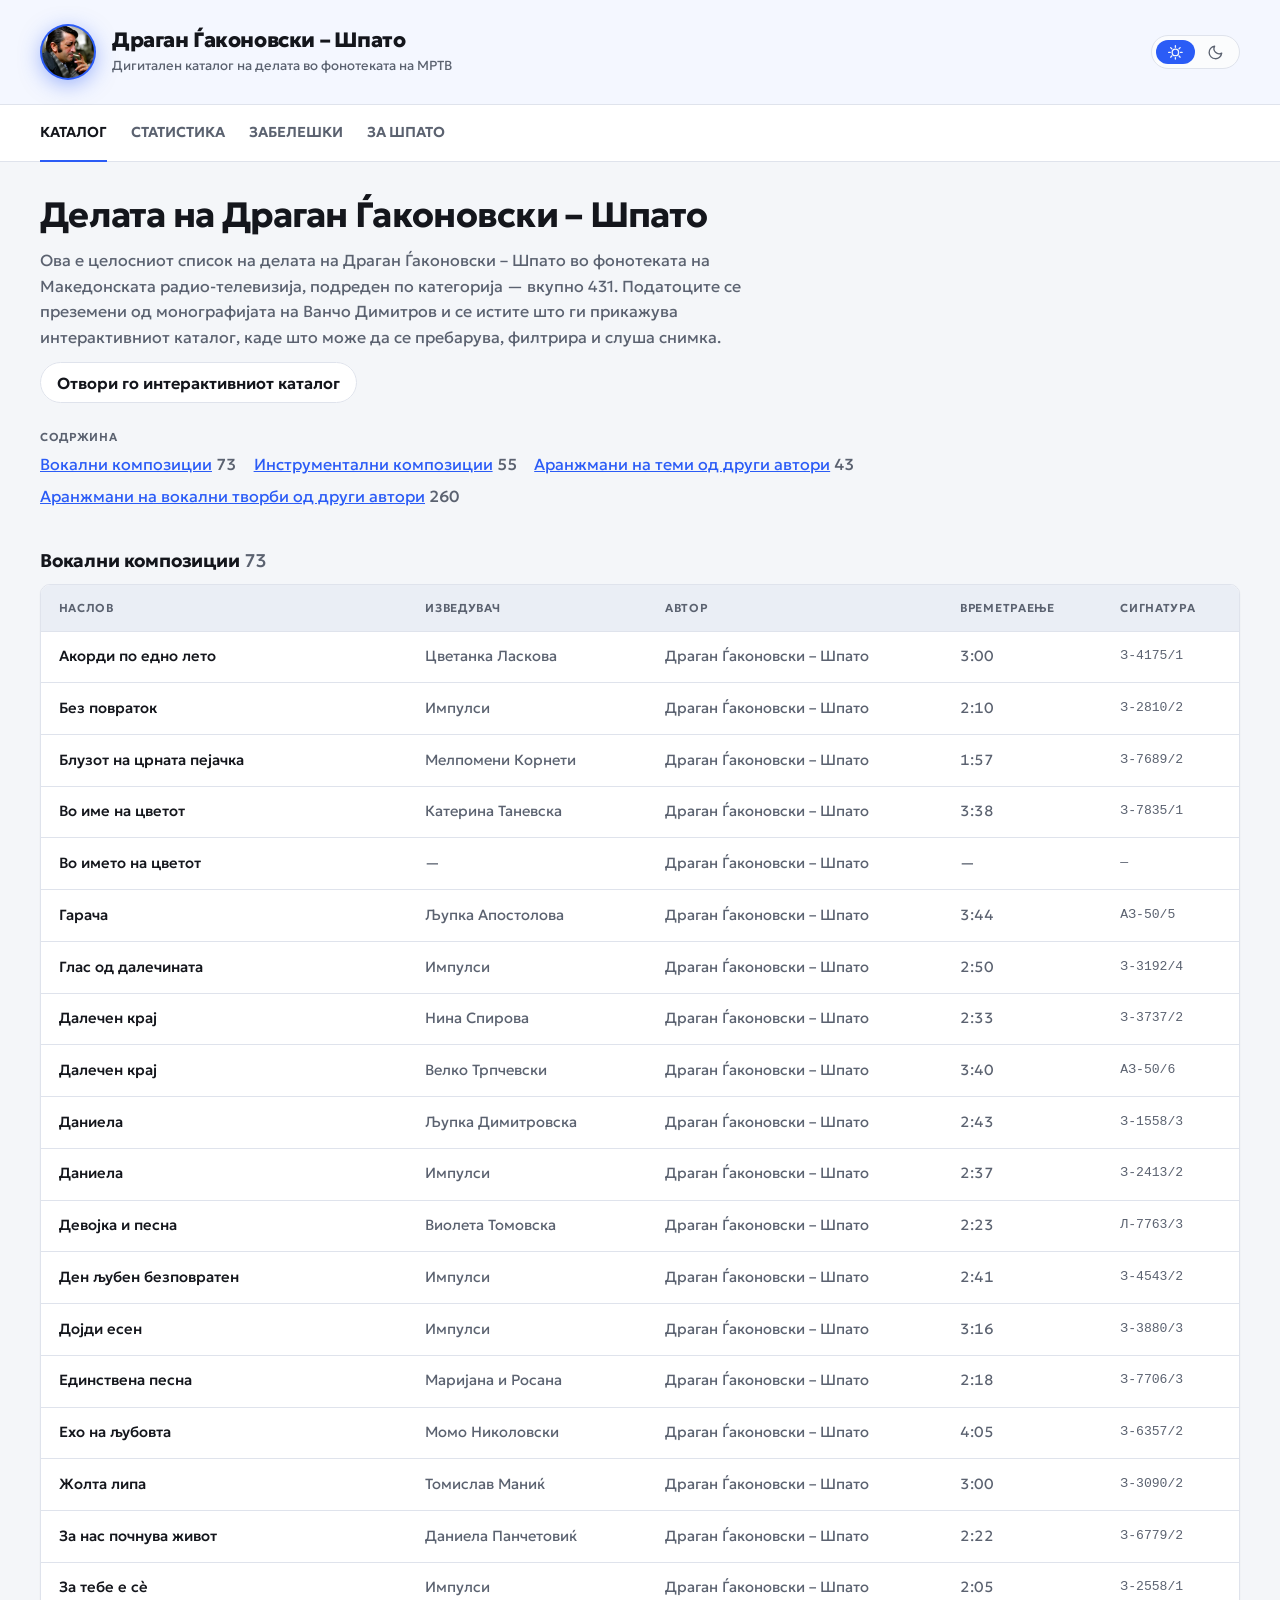
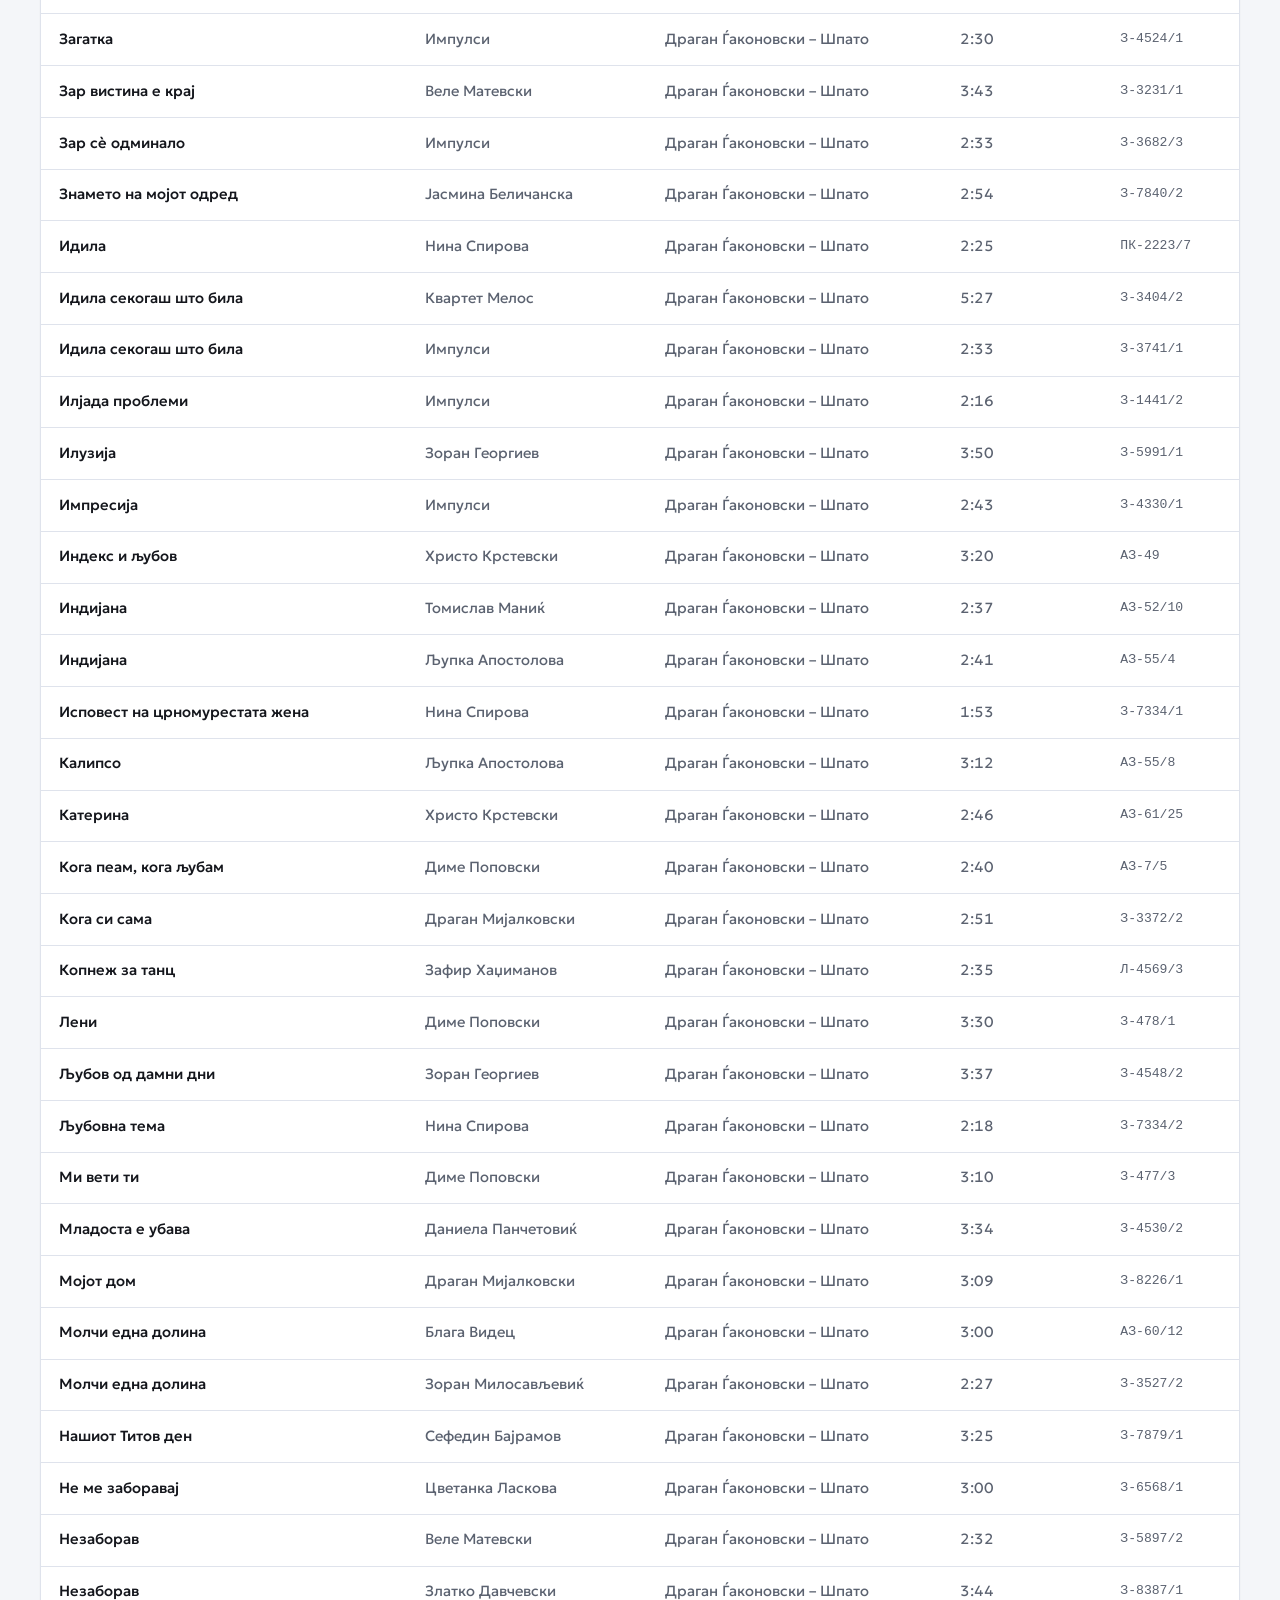
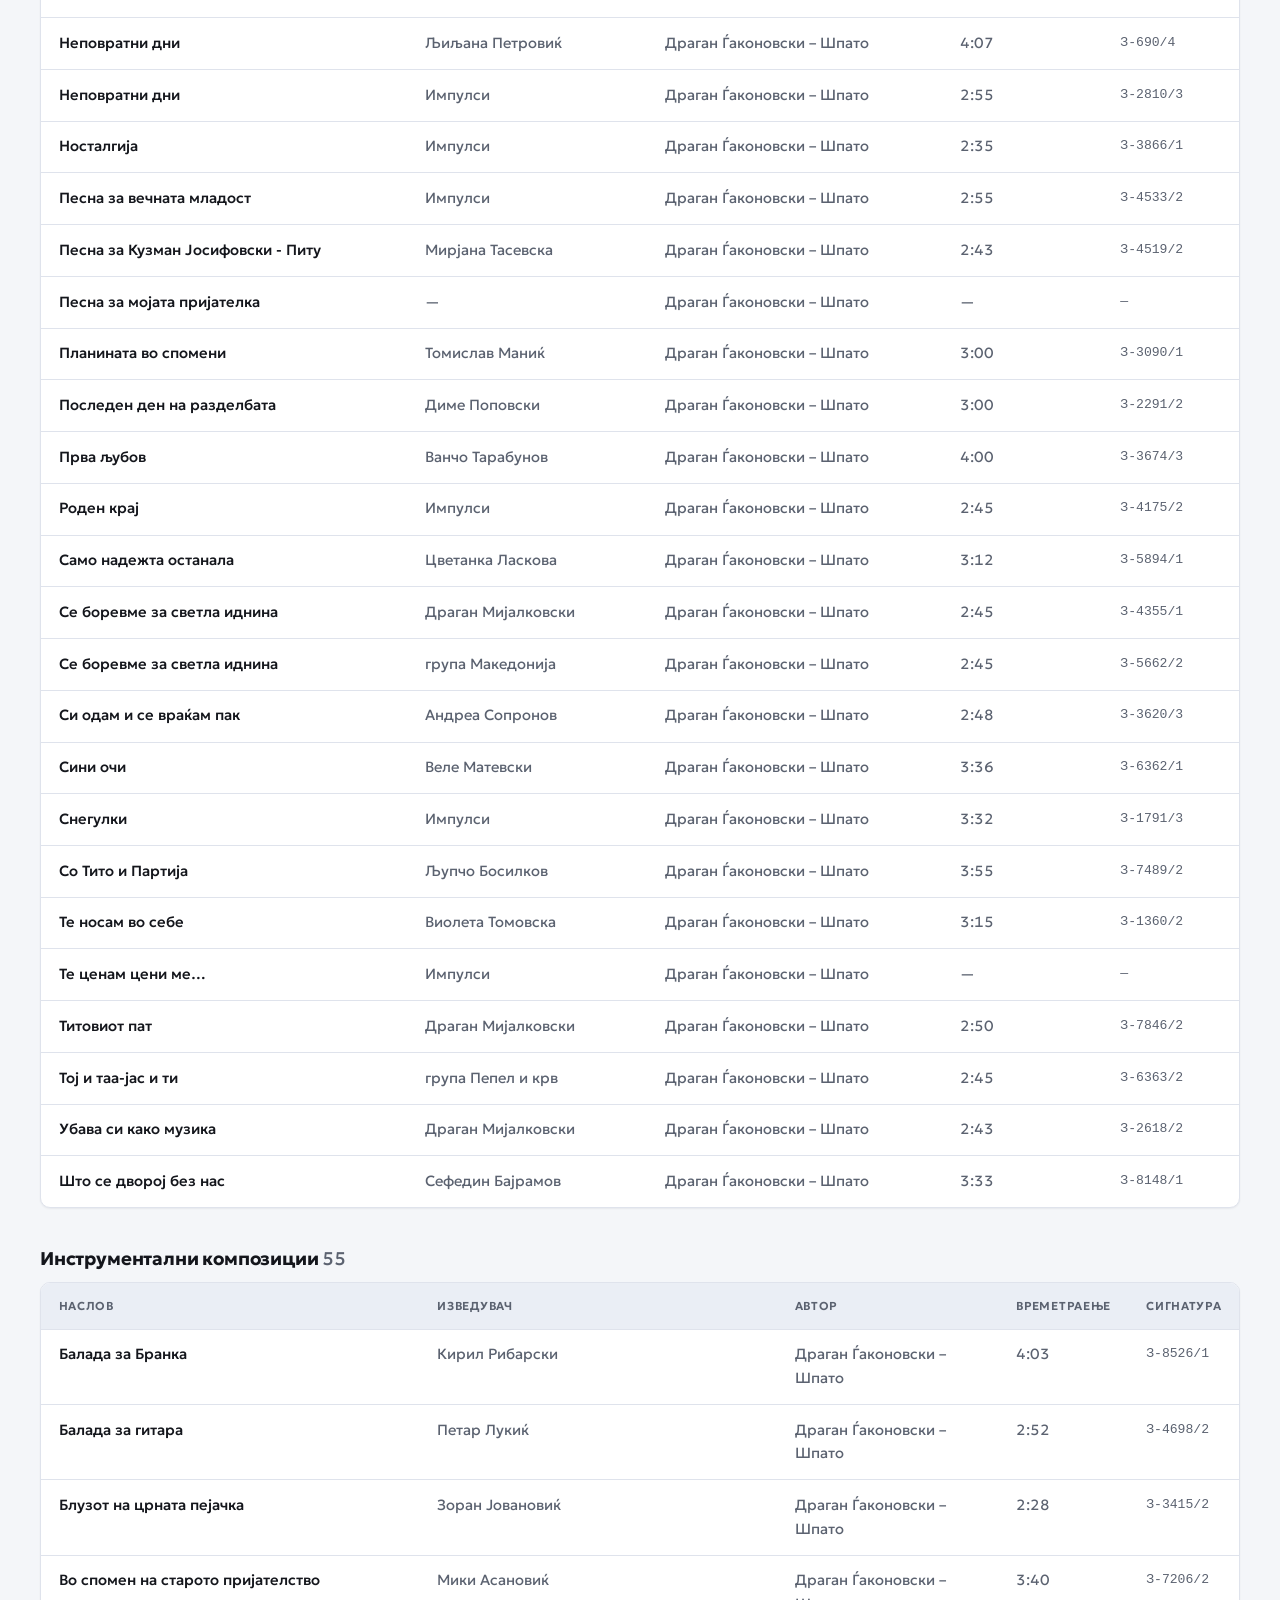
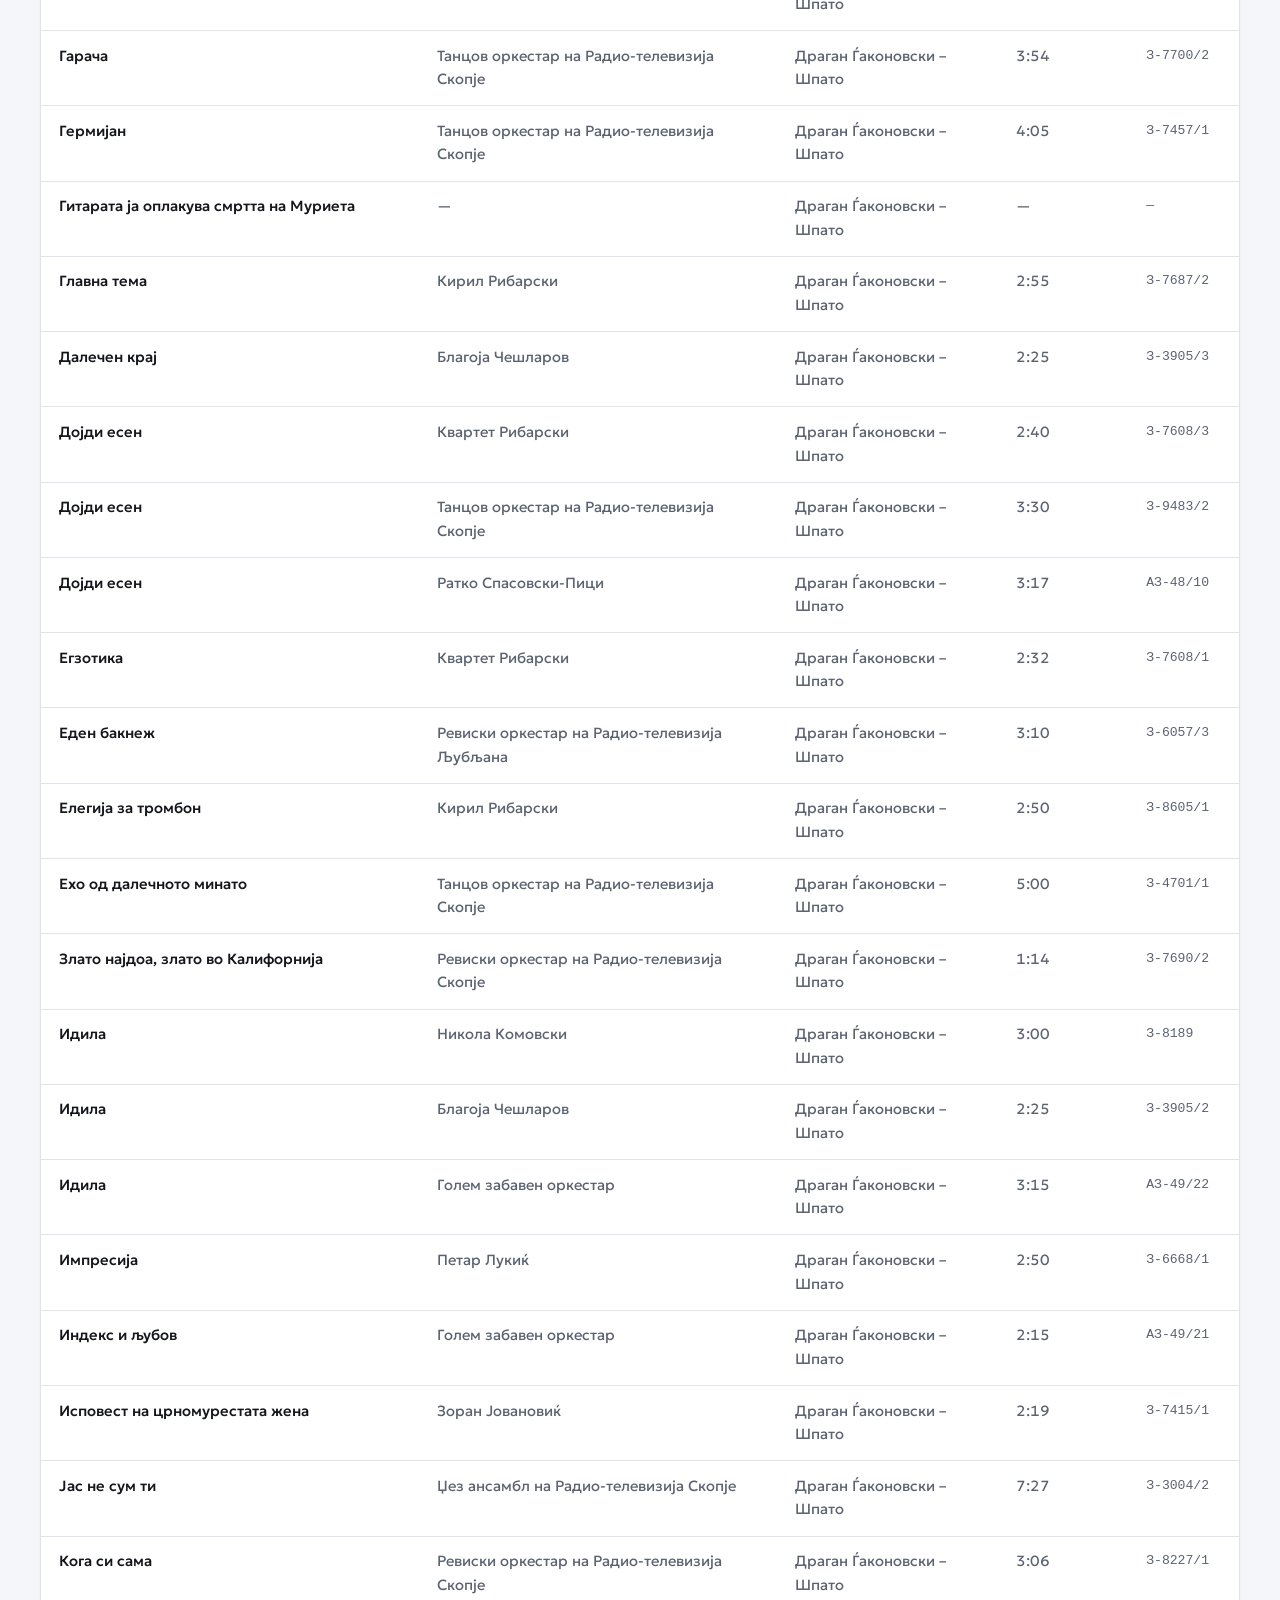
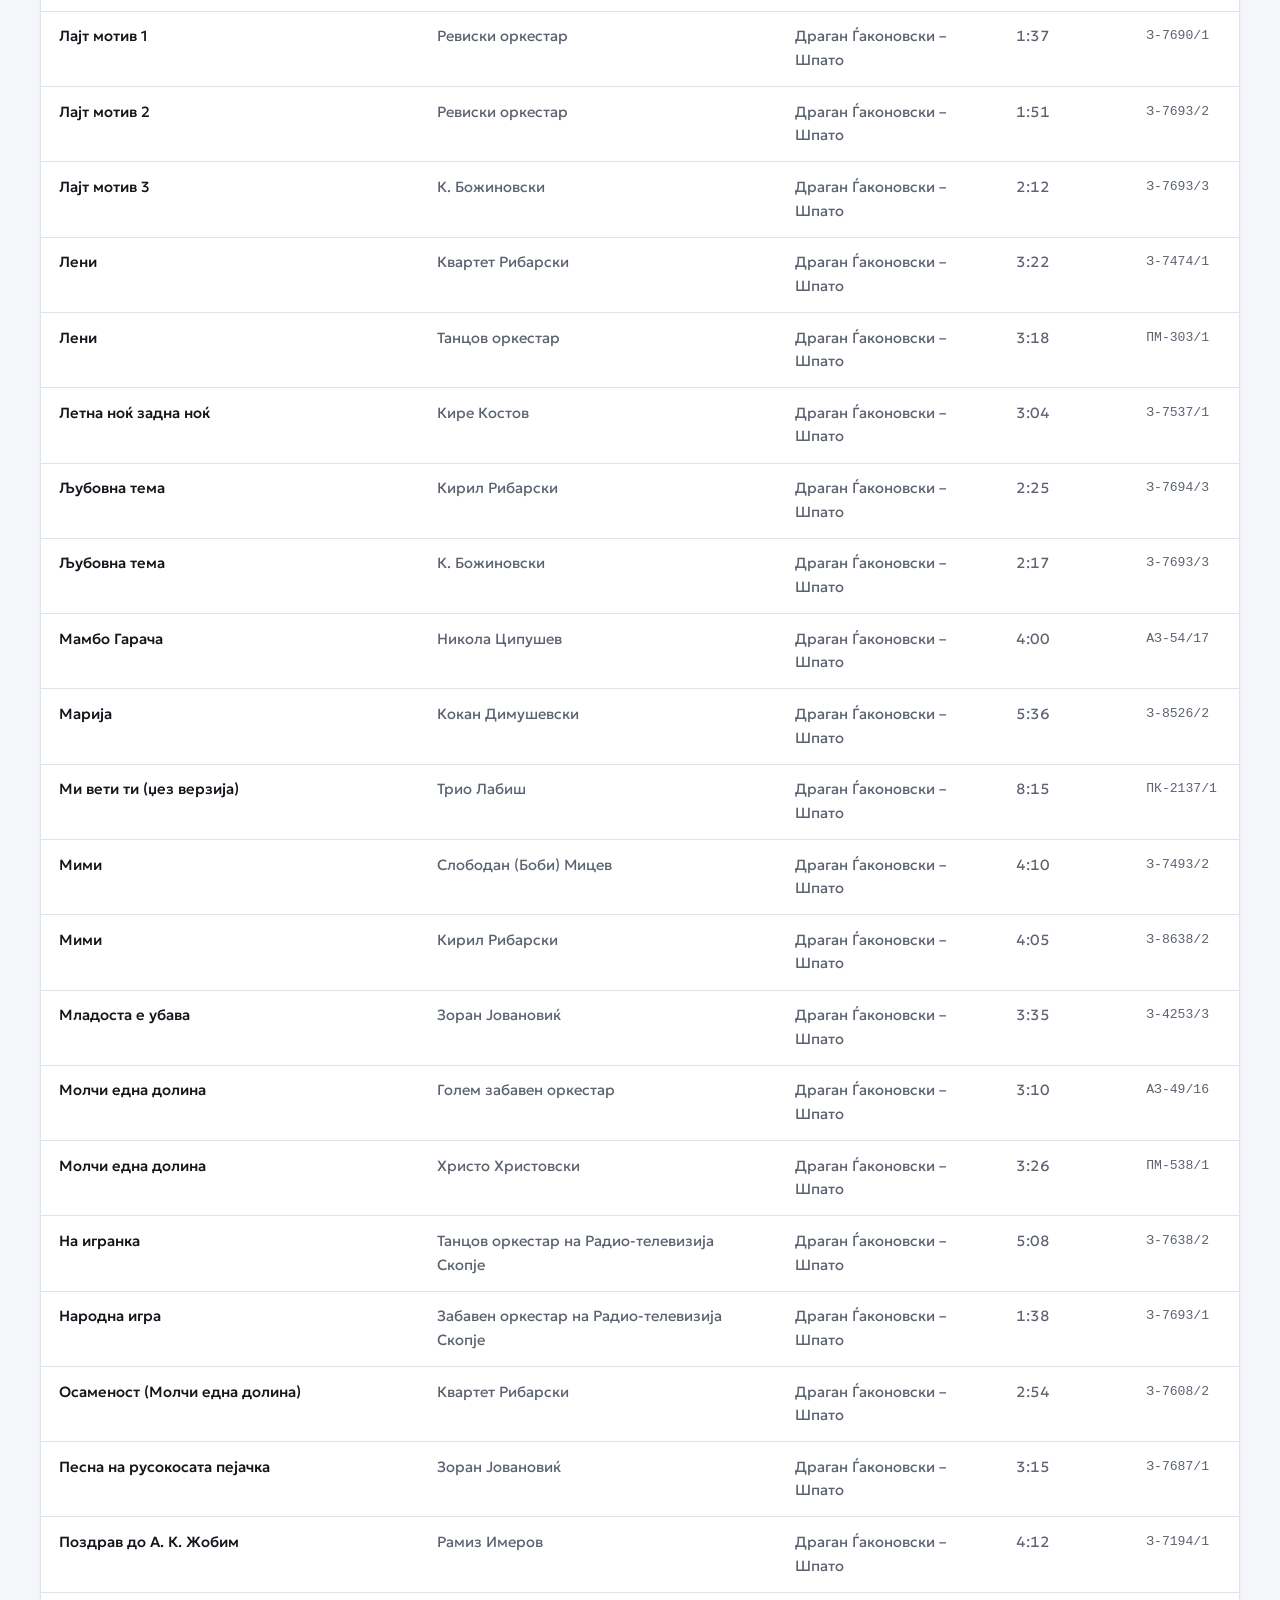
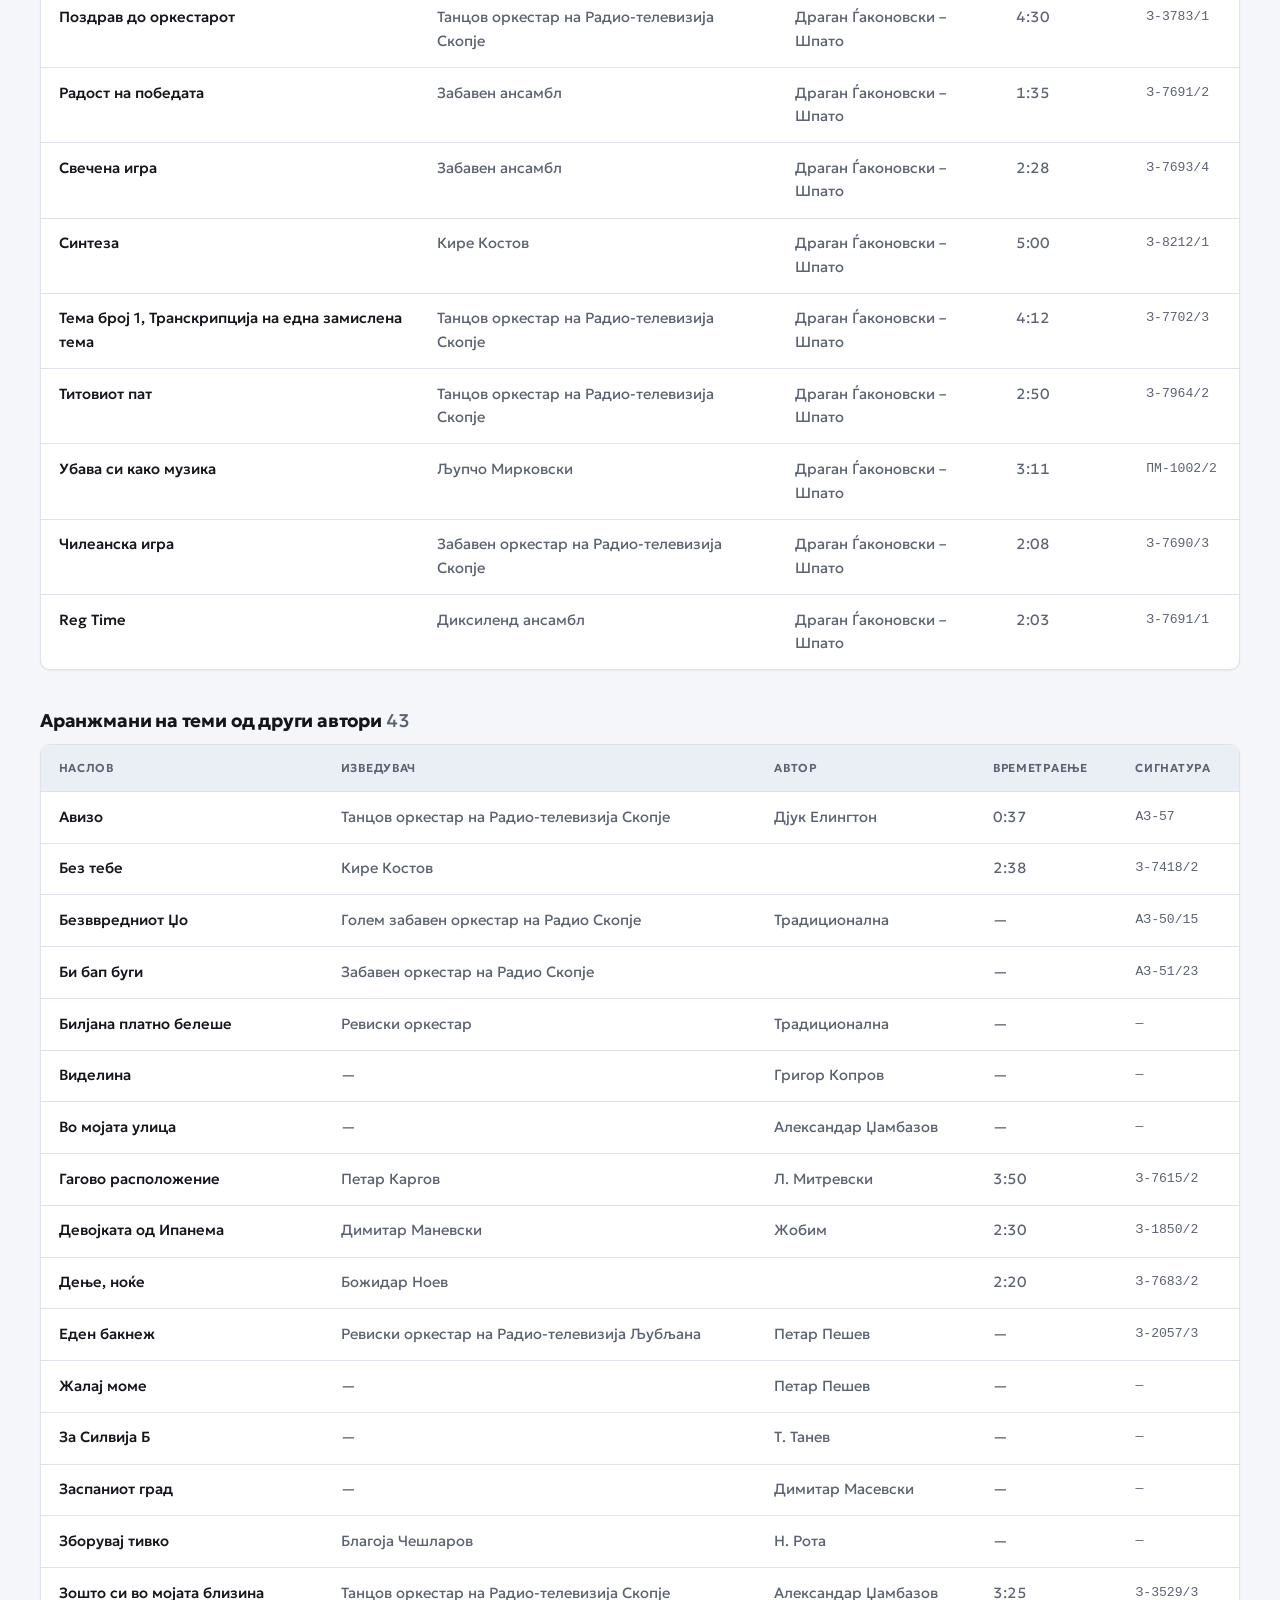
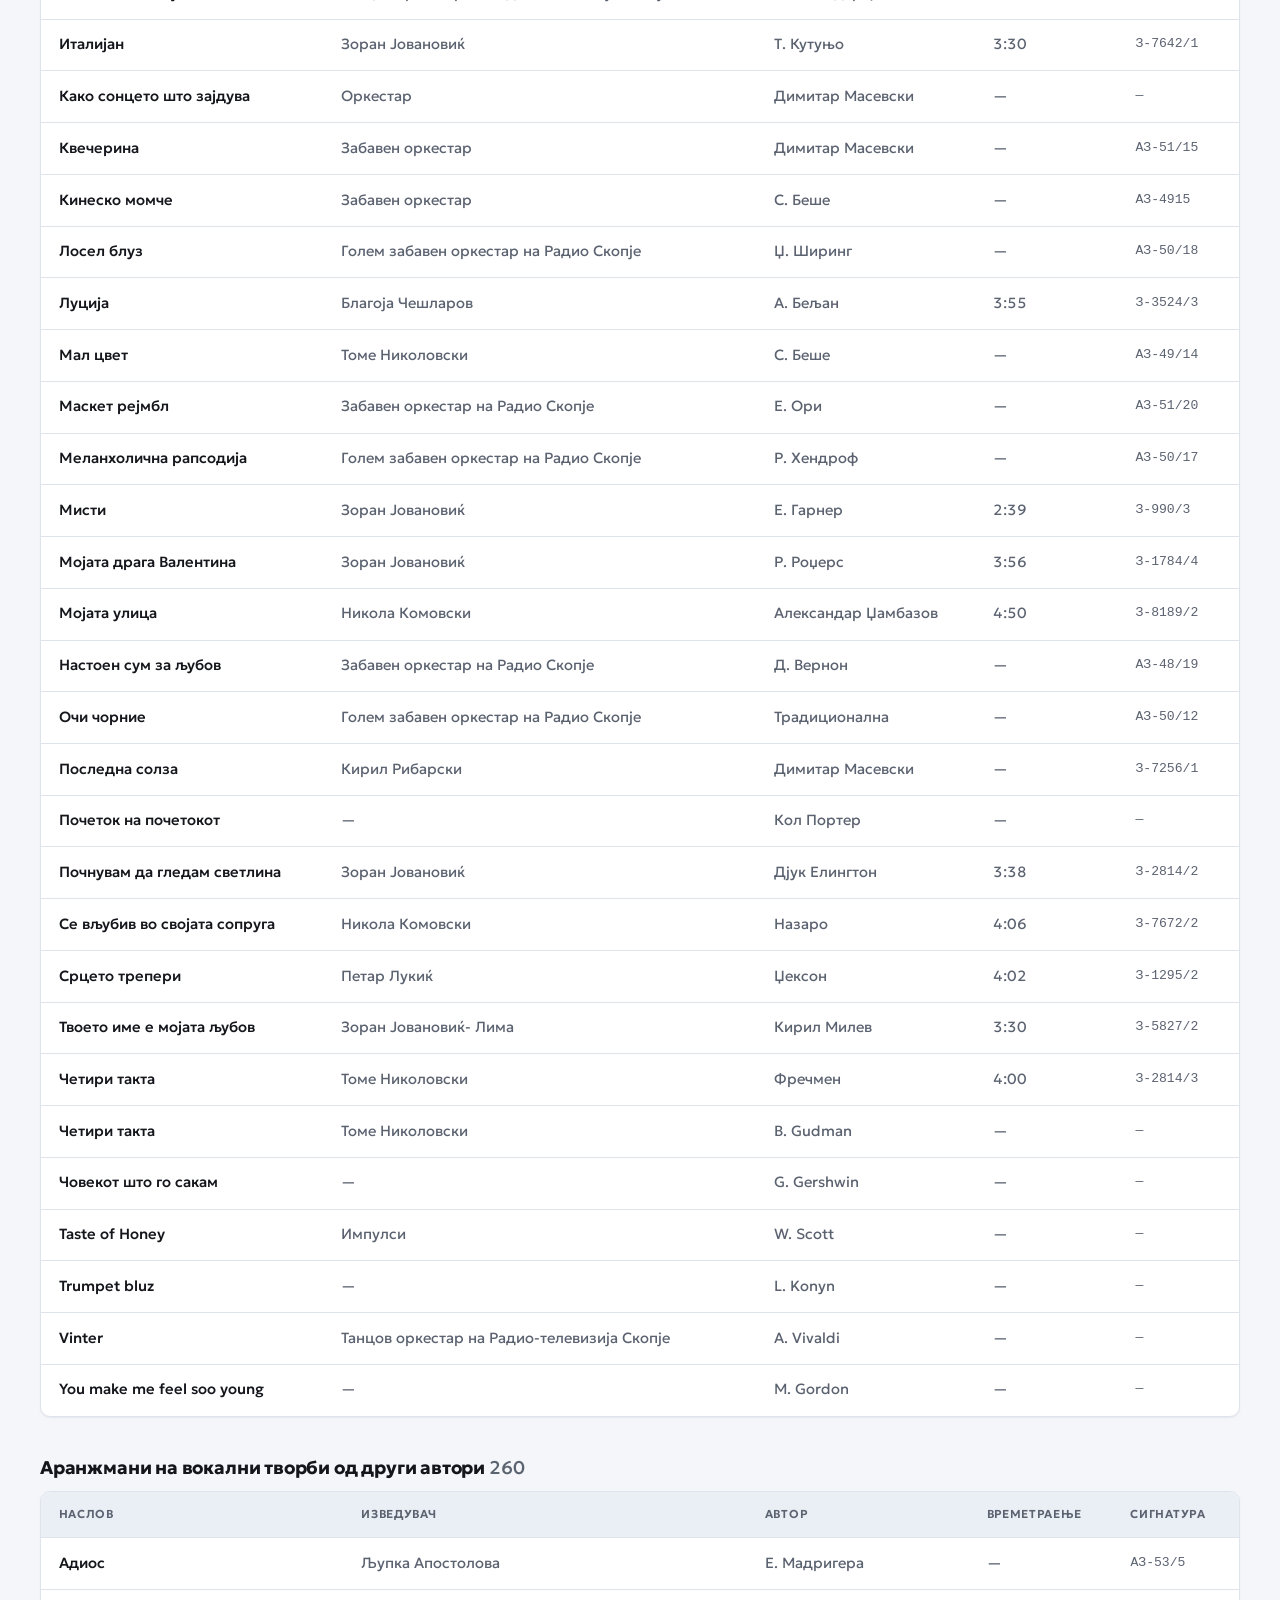
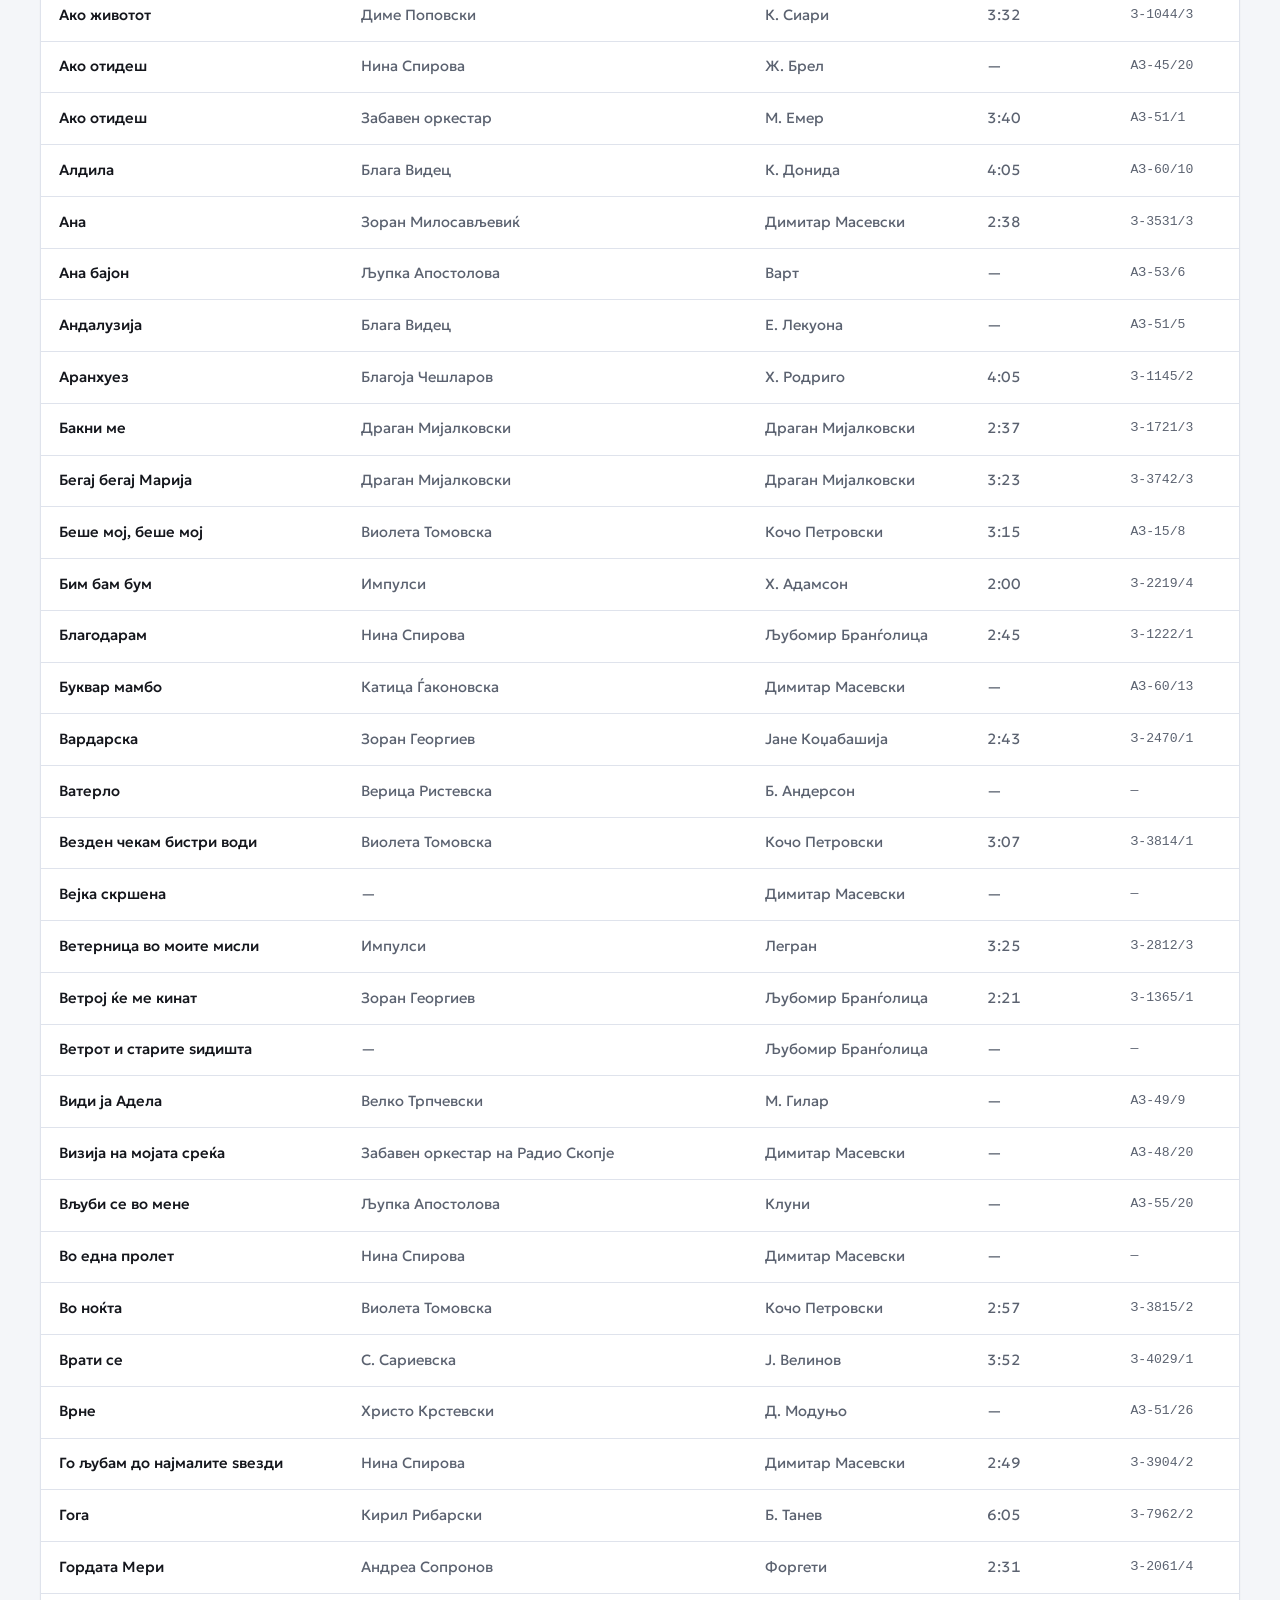
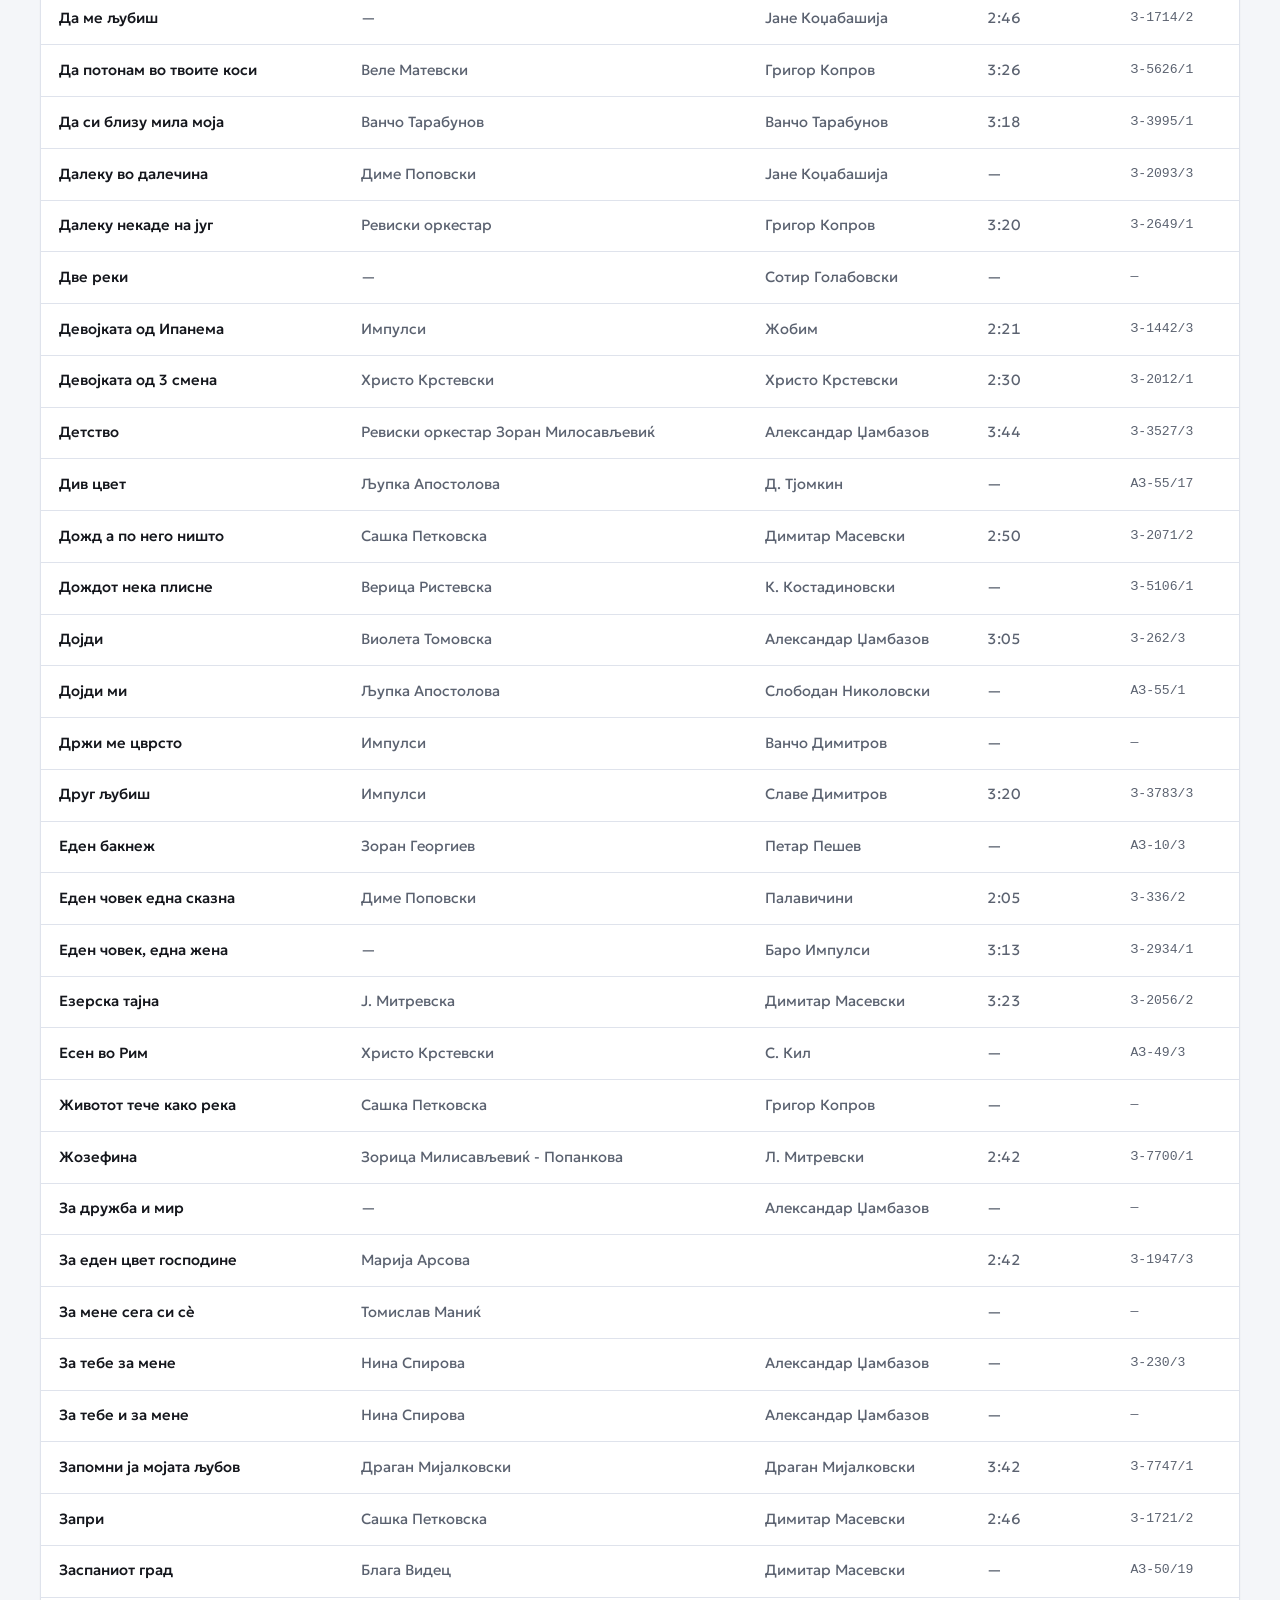
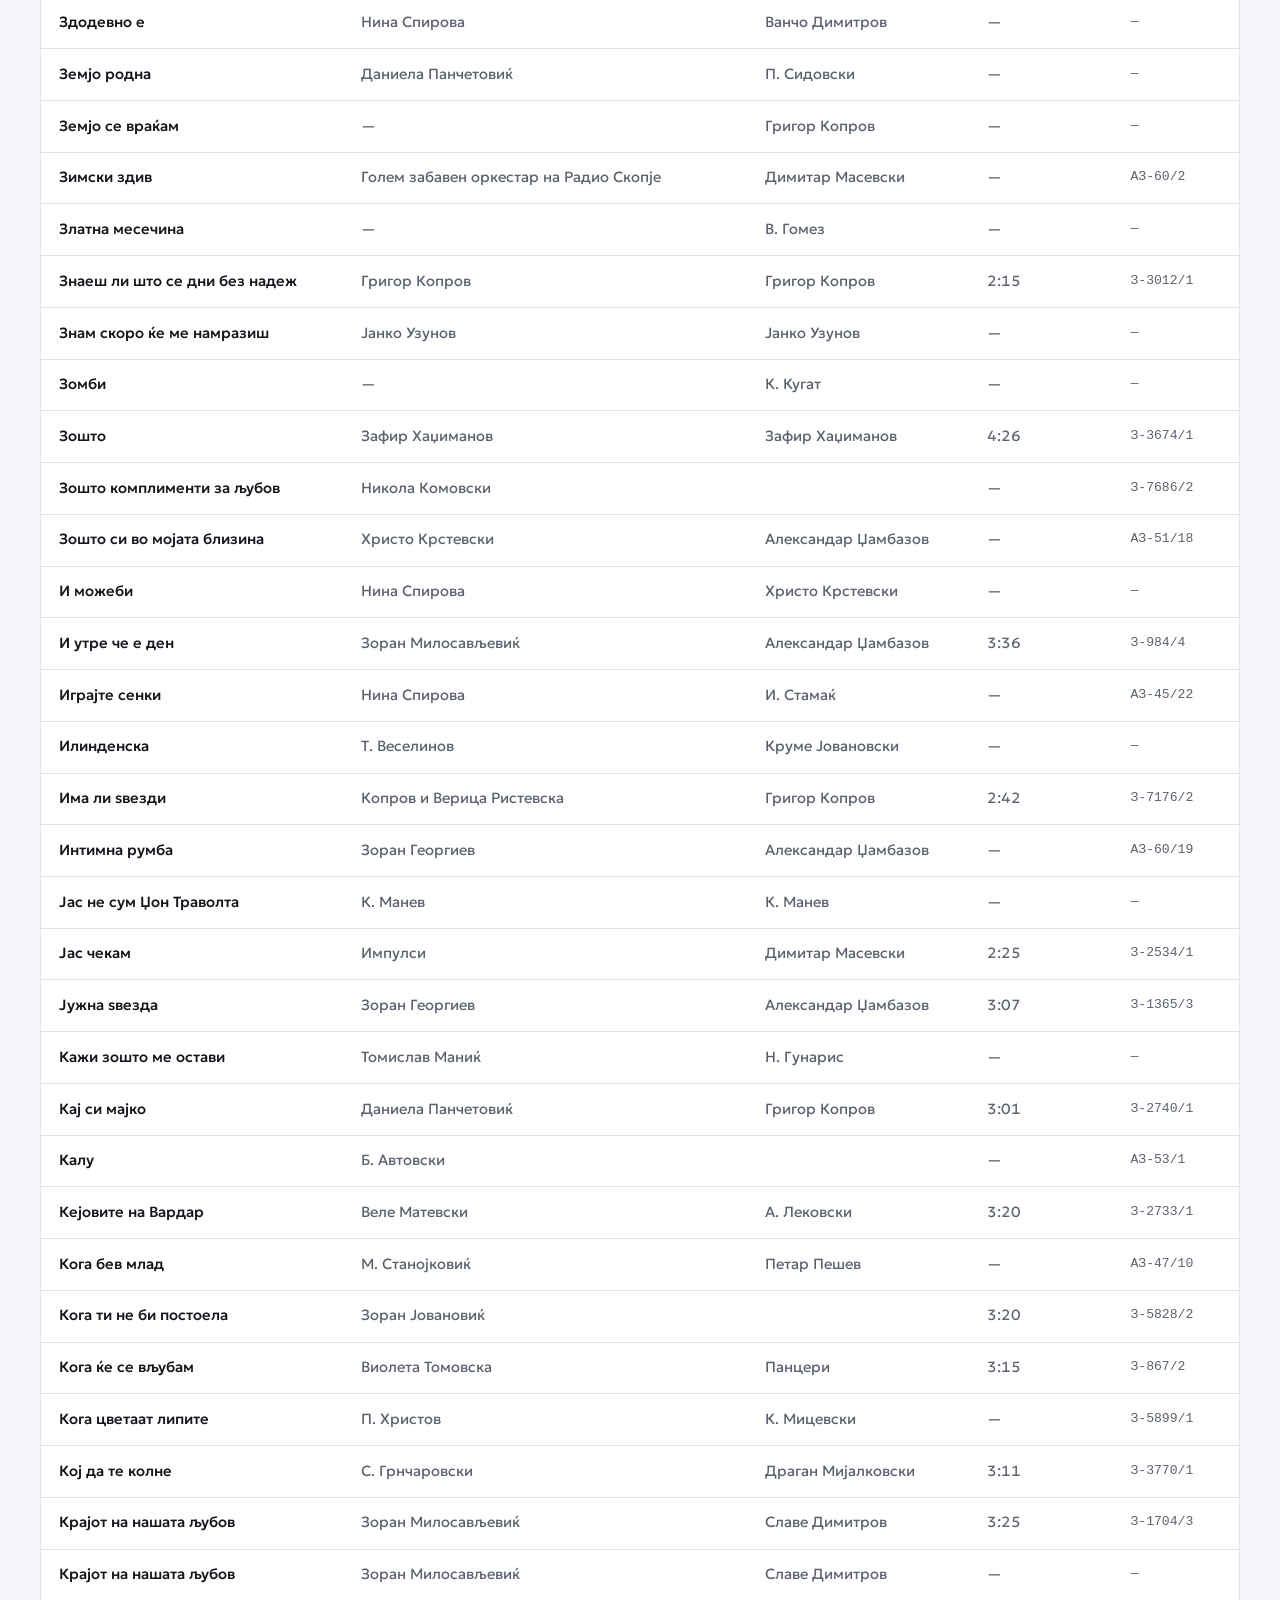
==== commit 739b831e: "Give the static page the app's shell" ====
--- a/catalog.html
+++ b/catalog.html
@@ -29,6 +29,7 @@
   <link rel="icon" href="assets/images/favicon-32.png" type="image/png" sizes="32x32">
   <link rel="icon" href="assets/images/favicon-16.png" type="image/png" sizes="16x16">
   <link rel="apple-touch-icon" href="assets/images/apple-touch-icon.png">
+  <meta name="theme-color" content="#0d1117">
   <script>
     /* Apply the saved theme before first paint, so a reader who chose the dark
        theme in the app does not get a white flash here. */
@@ -43,22 +44,43 @@
   <link rel="stylesheet" href="assets/styles.min.css">
 </head>
 <body class="catalog-doc">
+  <a class="skip-link" href="#main">Прескокни до содржината</a>
+
   <header class="site-header">
-    <a class="brand" href="./">
+    <a class="brand" href="index.html">
       <span class="brand-mark" aria-hidden="true">
         <img src="assets/images/Dragan-Gjakonovski-Shpato-Icon-168.webp" alt="" width="168" height="168">
       </span>
       <span class="brand-text">
         <span class="brand-name">Драган Ѓаконовски – Шпато</span>
-        <span class="brand-sub">Дигитален каталог</span>
+        <span class="brand-sub">Дигитален каталог на делата во фонотеката на МРТВ</span>
       </span>
     </a>
+    <div class="header-actions">
+      <div class="theme-toggle" role="group" aria-label="Тема">
+        <button type="button" data-theme="light" aria-pressed="false" aria-label="Светла" title="Светла">
+          <svg class="toggle-icon" viewBox="0 0 24 24" aria-hidden="true" focusable="false"><circle cx="12" cy="12" r="4.6"/><path d="M12 2.4v2.2M12 19.4v2.2M2.4 12h2.2M19.4 12h2.2M5.2 5.2l1.6 1.6M17.2 17.2l1.6 1.6M18.8 5.2l-1.6 1.6M6.8 17.2l-1.6 1.6"/></svg>
+        </button>
+        <button type="button" data-theme="dark" aria-pressed="false" aria-label="Темна" title="Темна">
+          <svg class="toggle-icon" viewBox="0 0 24 24" aria-hidden="true" focusable="false"><path d="M21 13.1A9 9 0 1 1 10.9 3.1 7.4 7.4 0 0 0 21 13.1Z"/></svg>
+        </button>
+      </div>
+    </div>
   </header>
 
-  <main id="main">
+  <nav class="tabs-nav" aria-label="Секции">
+    <div class="tabs">
+      <span class="tab" aria-current="page">Каталог</span>
+      <a class="tab" href="index.html#tab=stats">Статистика</a>
+      <a class="tab" href="index.html#tab=notes">Забелешки</a>
+      <a class="tab" href="index.html#tab=about">За Шпато</a>
+    </div>
+  </nav>
+
+  <main id="main" tabindex="-1">
     <h1>Делата на Драган Ѓаконовски – Шпато</h1>
     <p class="doc-lead">Ова е целосниот список на делата на Драган Ѓаконовски – Шпато во фонотеката на Македонската радио-телевизија, подреден по категорија — вкупно 431. Податоците се преземени од монографијата на Ванчо Димитров и се истите што ги прикажува интерактивниот каталог, каде што може да се пребарува, филтрира и слуша снимка.</p>
-    <p class="doc-cta"><a class="btn" href="./">Отвори го интерактивниот каталог</a></p>
+    <p class="doc-cta"><a class="btn" href="index.html">Отвори го интерактивниот каталог</a></p>
     <nav class="doc-toc" aria-labelledby="doc-contents">
       <p class="doc-toc-title" id="doc-contents">Содржина</p>
       <ul>
@@ -71,492 +93,532 @@
 
     <section class="doc-section" id="cat-vocal" aria-labelledby="h-vocal">
       <h2 id="h-vocal">Вокални композиции <span class="doc-count">73</span></h2>
-      <div class="doc-table">
-        <table class="catalog-table">
-          <caption class="visually-hidden">Вокални композиции во фонотеката на МРТВ</caption>
-          <thead><tr><th scope="col">Наслов</th><th scope="col">Изведувач</th><th scope="col">Автор</th><th scope="col">Времетраење</th><th scope="col">Сигнатура</th></tr></thead>
-          <tbody>
-            <tr><th scope="row" class="cell-title">Акорди по едно лето</th><td class="cell-perf">Цветанка Ласкова</td><td class="cell-comp">Драган Ѓаконовски – Шпато</td><td class="dur">3:00</td><td class="sig">З-4175/1</td></tr>
-            <tr><th scope="row" class="cell-title">Без повраток</th><td class="cell-perf">Импулси</td><td class="cell-comp">Драган Ѓаконовски – Шпато</td><td class="dur">2:10</td><td class="sig">З-2810/2</td></tr>
-            <tr><th scope="row" class="cell-title">Блузот на црната пејачка</th><td class="cell-perf">Мелпомени Корнети</td><td class="cell-comp">Драган Ѓаконовски – Шпато</td><td class="dur">1:57</td><td class="sig">З-7689/2</td></tr>
-            <tr><th scope="row" class="cell-title">Во име на цветот</th><td class="cell-perf">Катерина Таневска</td><td class="cell-comp">Драган Ѓаконовски – Шпато</td><td class="dur">3:38</td><td class="sig">З-7835/1</td></tr>
-            <tr><th scope="row" class="cell-title">Во името на цветот</th><td class="cell-perf">—</td><td class="cell-comp">Драган Ѓаконовски – Шпато</td><td class="dur">—</td><td class="sig">—</td></tr>
-            <tr><th scope="row" class="cell-title">Гарача</th><td class="cell-perf">Љупка Апостолова</td><td class="cell-comp">Драган Ѓаконовски – Шпато</td><td class="dur">3:44</td><td class="sig">АЗ-50/5</td></tr>
-            <tr><th scope="row" class="cell-title">Глас од далечината</th><td class="cell-perf">Импулси</td><td class="cell-comp">Драган Ѓаконовски – Шпато</td><td class="dur">2:50</td><td class="sig">З-3192/4</td></tr>
-            <tr><th scope="row" class="cell-title">Далечен крај</th><td class="cell-perf">Нина Спирова</td><td class="cell-comp">Драган Ѓаконовски – Шпато</td><td class="dur">2:33</td><td class="sig">З-3737/2</td></tr>
-            <tr><th scope="row" class="cell-title">Далечен крај</th><td class="cell-perf">Велко Трпчевски</td><td class="cell-comp">Драган Ѓаконовски – Шпато</td><td class="dur">3:40</td><td class="sig">АЗ-50/6</td></tr>
-            <tr><th scope="row" class="cell-title">Даниела</th><td class="cell-perf">Љупка Димитровска</td><td class="cell-comp">Драган Ѓаконовски – Шпато</td><td class="dur">2:43</td><td class="sig">З-1558/3</td></tr>
-            <tr><th scope="row" class="cell-title">Даниела</th><td class="cell-perf">Импулси</td><td class="cell-comp">Драган Ѓаконовски – Шпато</td><td class="dur">2:37</td><td class="sig">З-2413/2</td></tr>
-            <tr><th scope="row" class="cell-title">Девојка и песна</th><td class="cell-perf">Виолета Томовска</td><td class="cell-comp">Драган Ѓаконовски – Шпато</td><td class="dur">2:23</td><td class="sig">Л-7763/3</td></tr>
-            <tr><th scope="row" class="cell-title">Ден љубен безповратен</th><td class="cell-perf">Импулси</td><td class="cell-comp">Драган Ѓаконовски – Шпато</td><td class="dur">2:41</td><td class="sig">З-4543/2</td></tr>
-            <tr><th scope="row" class="cell-title">Дојди есен</th><td class="cell-perf">Импулси</td><td class="cell-comp">Драган Ѓаконовски – Шпато</td><td class="dur">3:16</td><td class="sig">З-3880/3</td></tr>
-            <tr><th scope="row" class="cell-title">Единствена песна</th><td class="cell-perf">Маријана и Росана</td><td class="cell-comp">Драган Ѓаконовски – Шпато</td><td class="dur">2:18</td><td class="sig">З-7706/3</td></tr>
-            <tr><th scope="row" class="cell-title">Ехо на љубовта</th><td class="cell-perf">Момо Николовски</td><td class="cell-comp">Драган Ѓаконовски – Шпато</td><td class="dur">4:05</td><td class="sig">З-6357/2</td></tr>
-            <tr><th scope="row" class="cell-title">Жолта липа</th><td class="cell-perf">Томислав Маниќ</td><td class="cell-comp">Драган Ѓаконовски – Шпато</td><td class="dur">3:00</td><td class="sig">З-3090/2</td></tr>
-            <tr><th scope="row" class="cell-title">За нас почнува живот</th><td class="cell-perf">Даниела Панчетовиќ</td><td class="cell-comp">Драган Ѓаконовски – Шпато</td><td class="dur">2:22</td><td class="sig">З-6779/2</td></tr>
-            <tr><th scope="row" class="cell-title">За тебе е сè</th><td class="cell-perf">Импулси</td><td class="cell-comp">Драган Ѓаконовски – Шпато</td><td class="dur">2:05</td><td class="sig">З-2558/1</td></tr>
-            <tr><th scope="row" class="cell-title">Загатка</th><td class="cell-perf">Импулси</td><td class="cell-comp">Драган Ѓаконовски – Шпато</td><td class="dur">2:30</td><td class="sig">З-4524/1</td></tr>
-            <tr><th scope="row" class="cell-title">Зар вистина е крај</th><td class="cell-perf">Веле Матевски</td><td class="cell-comp">Драган Ѓаконовски – Шпато</td><td class="dur">3:43</td><td class="sig">З-3231/1</td></tr>
-            <tr><th scope="row" class="cell-title">Зар сè одминало</th><td class="cell-perf">Импулси</td><td class="cell-comp">Драган Ѓаконовски – Шпато</td><td class="dur">2:33</td><td class="sig">З-3682/3</td></tr>
-            <tr><th scope="row" class="cell-title">Знамето на мојот одред</th><td class="cell-perf">Јасмина Беличанска</td><td class="cell-comp">Драган Ѓаконовски – Шпато</td><td class="dur">2:54</td><td class="sig">З-7840/2</td></tr>
-            <tr><th scope="row" class="cell-title">Идила</th><td class="cell-perf">Нина Спирова</td><td class="cell-comp">Драган Ѓаконовски – Шпато</td><td class="dur">2:25</td><td class="sig">ПК-2223/7</td></tr>
-            <tr><th scope="row" class="cell-title">Идила секогаш што била</th><td class="cell-perf">Квартет Мелос</td><td class="cell-comp">Драган Ѓаконовски – Шпато</td><td class="dur">5:27</td><td class="sig">З-3404/2</td></tr>
-            <tr><th scope="row" class="cell-title">Идила секогаш што била</th><td class="cell-perf">Импулси</td><td class="cell-comp">Драган Ѓаконовски – Шпато</td><td class="dur">2:33</td><td class="sig">З-3741/1</td></tr>
-            <tr><th scope="row" class="cell-title">Илјада проблеми</th><td class="cell-perf">Импулси</td><td class="cell-comp">Драган Ѓаконовски – Шпато</td><td class="dur">2:16</td><td class="sig">З-1441/2</td></tr>
-            <tr><th scope="row" class="cell-title">Илузија</th><td class="cell-perf">Зоран Георгиев</td><td class="cell-comp">Драган Ѓаконовски – Шпато</td><td class="dur">3:50</td><td class="sig">З-5991/1</td></tr>
-            <tr><th scope="row" class="cell-title">Импресија</th><td class="cell-perf">Импулси</td><td class="cell-comp">Драган Ѓаконовски – Шпато</td><td class="dur">2:43</td><td class="sig">З-4330/1</td></tr>
-            <tr><th scope="row" class="cell-title">Индекс и љубов</th><td class="cell-perf">Христо Крстевски</td><td class="cell-comp">Драган Ѓаконовски – Шпато</td><td class="dur">3:20</td><td class="sig">АЗ-49</td></tr>
-            <tr><th scope="row" class="cell-title">Индијана</th><td class="cell-perf">Томислав Маниќ</td><td class="cell-comp">Драган Ѓаконовски – Шпато</td><td class="dur">2:37</td><td class="sig">АЗ-52/10</td></tr>
-            <tr><th scope="row" class="cell-title">Индијана</th><td class="cell-perf">Љупка Апостолова</td><td class="cell-comp">Драган Ѓаконовски – Шпато</td><td class="dur">2:41</td><td class="sig">АЗ-55/4</td></tr>
-            <tr><th scope="row" class="cell-title">Исповест на црномурестата жена</th><td class="cell-perf">Нина Спирова</td><td class="cell-comp">Драган Ѓаконовски – Шпато</td><td class="dur">1:53</td><td class="sig">З-7334/1</td></tr>
-            <tr><th scope="row" class="cell-title">Калипсо</th><td class="cell-perf">Љупка Апостолова</td><td class="cell-comp">Драган Ѓаконовски – Шпато</td><td class="dur">3:12</td><td class="sig">АЗ-55/8</td></tr>
-            <tr><th scope="row" class="cell-title">Катерина</th><td class="cell-perf">Христо Крстевски</td><td class="cell-comp">Драган Ѓаконовски – Шпато</td><td class="dur">2:46</td><td class="sig">АЗ-61/25</td></tr>
-            <tr><th scope="row" class="cell-title">Кога пеам, кога љубам</th><td class="cell-perf">Диме Поповски</td><td class="cell-comp">Драган Ѓаконовски – Шпато</td><td class="dur">2:40</td><td class="sig">АЗ-7/5</td></tr>
-            <tr><th scope="row" class="cell-title">Кога си сама</th><td class="cell-perf">Драган Мијалковски</td><td class="cell-comp">Драган Ѓаконовски – Шпато</td><td class="dur">2:51</td><td class="sig">З-3372/2</td></tr>
-            <tr><th scope="row" class="cell-title">Копнеж за танц</th><td class="cell-perf">Зафир Хаџиманов</td><td class="cell-comp">Драган Ѓаконовски – Шпато</td><td class="dur">2:35</td><td class="sig">Л-4569/3</td></tr>
-            <tr><th scope="row" class="cell-title">Лени</th><td class="cell-perf">Диме Поповски</td><td class="cell-comp">Драган Ѓаконовски – Шпато</td><td class="dur">3:30</td><td class="sig">З-478/1</td></tr>
-            <tr><th scope="row" class="cell-title">Љубов од дамни дни</th><td class="cell-perf">Зоран Георгиев</td><td class="cell-comp">Драган Ѓаконовски – Шпато</td><td class="dur">3:37</td><td class="sig">З-4548/2</td></tr>
-            <tr><th scope="row" class="cell-title">Љубовна тема</th><td class="cell-perf">Нина Спирова</td><td class="cell-comp">Драган Ѓаконовски – Шпато</td><td class="dur">2:18</td><td class="sig">З-7334/2</td></tr>
-            <tr><th scope="row" class="cell-title">Ми вети ти</th><td class="cell-perf">Диме Поповски</td><td class="cell-comp">Драган Ѓаконовски – Шпато</td><td class="dur">3:10</td><td class="sig">З-477/3</td></tr>
-            <tr><th scope="row" class="cell-title">Младоста е убава</th><td class="cell-perf">Даниела Панчетовиќ</td><td class="cell-comp">Драган Ѓаконовски – Шпато</td><td class="dur">3:34</td><td class="sig">З-4530/2</td></tr>
-            <tr><th scope="row" class="cell-title">Мојот дом</th><td class="cell-perf">Драган Мијалковски</td><td class="cell-comp">Драган Ѓаконовски – Шпато</td><td class="dur">3:09</td><td class="sig">З-8226/1</td></tr>
-            <tr><th scope="row" class="cell-title">Молчи една долина</th><td class="cell-perf">Блага Видец</td><td class="cell-comp">Драган Ѓаконовски – Шпато</td><td class="dur">3:00</td><td class="sig">АЗ-60/12</td></tr>
-            <tr><th scope="row" class="cell-title">Молчи една долина</th><td class="cell-perf">Зоран Милосављевиќ</td><td class="cell-comp">Драган Ѓаконовски – Шпато</td><td class="dur">2:27</td><td class="sig">З-3527/2</td></tr>
-            <tr><th scope="row" class="cell-title">Нашиот Титов ден</th><td class="cell-perf">Сефедин Бајрамов</td><td class="cell-comp">Драган Ѓаконовски – Шпато</td><td class="dur">3:25</td><td class="sig">З-7879/1</td></tr>
-            <tr><th scope="row" class="cell-title">Не ме заборавај</th><td class="cell-perf">Цветанка Ласкова</td><td class="cell-comp">Драган Ѓаконовски – Шпато</td><td class="dur">3:00</td><td class="sig">З-6568/1</td></tr>
-            <tr><th scope="row" class="cell-title">Незаборав</th><td class="cell-perf">Веле Матевски</td><td class="cell-comp">Драган Ѓаконовски – Шпато</td><td class="dur">2:32</td><td class="sig">З-5897/2</td></tr>
-            <tr><th scope="row" class="cell-title">Незаборав</th><td class="cell-perf">Златко Давчевски</td><td class="cell-comp">Драган Ѓаконовски – Шпато</td><td class="dur">3:44</td><td class="sig">З-8387/1</td></tr>
-            <tr><th scope="row" class="cell-title">Неповратни дни</th><td class="cell-perf">Љиљана Петровиќ</td><td class="cell-comp">Драган Ѓаконовски – Шпато</td><td class="dur">4:07</td><td class="sig">З-690/4</td></tr>
-            <tr><th scope="row" class="cell-title">Неповратни дни</th><td class="cell-perf">Импулси</td><td class="cell-comp">Драган Ѓаконовски – Шпато</td><td class="dur">2:55</td><td class="sig">З-2810/3</td></tr>
-            <tr><th scope="row" class="cell-title">Носталгија</th><td class="cell-perf">Импулси</td><td class="cell-comp">Драган Ѓаконовски – Шпато</td><td class="dur">2:35</td><td class="sig">З-3866/1</td></tr>
-            <tr><th scope="row" class="cell-title">Песна за вечната младост</th><td class="cell-perf">Импулси</td><td class="cell-comp">Драган Ѓаконовски – Шпато</td><td class="dur">2:55</td><td class="sig">З-4533/2</td></tr>
-            <tr><th scope="row" class="cell-title">Песна за Кузман Јосифовски - Питу</th><td class="cell-perf">Мирјана Тасевска</td><td class="cell-comp">Драган Ѓаконовски – Шпато</td><td class="dur">2:43</td><td class="sig">З-4519/2</td></tr>
-            <tr><th scope="row" class="cell-title">Песна за мојата пријателка</th><td class="cell-perf">—</td><td class="cell-comp">Драган Ѓаконовски – Шпато</td><td class="dur">—</td><td class="sig">—</td></tr>
-            <tr><th scope="row" class="cell-title">Планината во спомени</th><td class="cell-perf">Томислав Маниќ</td><td class="cell-comp">Драган Ѓаконовски – Шпато</td><td class="dur">3:00</td><td class="sig">З-3090/1</td></tr>
-            <tr><th scope="row" class="cell-title">Последен ден на разделбата</th><td class="cell-perf">Диме Поповски</td><td class="cell-comp">Драган Ѓаконовски – Шпато</td><td class="dur">3:00</td><td class="sig">З-2291/2</td></tr>
-            <tr><th scope="row" class="cell-title">Прва љубов</th><td class="cell-perf">Ванчо Тарабунов</td><td class="cell-comp">Драган Ѓаконовски – Шпато</td><td class="dur">4:00</td><td class="sig">З-3674/3</td></tr>
-            <tr><th scope="row" class="cell-title">Роден крај</th><td class="cell-perf">Импулси</td><td class="cell-comp">Драган Ѓаконовски – Шпато</td><td class="dur">2:45</td><td class="sig">З-4175/2</td></tr>
-            <tr><th scope="row" class="cell-title">Само надежта останала</th><td class="cell-perf">Цветанка Ласкова</td><td class="cell-comp">Драган Ѓаконовски – Шпато</td><td class="dur">3:12</td><td class="sig">З-5894/1</td></tr>
-            <tr><th scope="row" class="cell-title">Се боревме за светла иднина</th><td class="cell-perf">Драган Мијалковски</td><td class="cell-comp">Драган Ѓаконовски – Шпато</td><td class="dur">2:45</td><td class="sig">З-4355/1</td></tr>
-            <tr><th scope="row" class="cell-title">Се боревме за светла иднина</th><td class="cell-perf">група Македонија</td><td class="cell-comp">Драган Ѓаконовски – Шпато</td><td class="dur">2:45</td><td class="sig">З-5662/2</td></tr>
-            <tr><th scope="row" class="cell-title">Си одам и се враќам пак</th><td class="cell-perf">Андреа Сопронов</td><td class="cell-comp">Драган Ѓаконовски – Шпато</td><td class="dur">2:48</td><td class="sig">З-3620/3</td></tr>
-            <tr><th scope="row" class="cell-title">Сини очи</th><td class="cell-perf">Веле Матевски</td><td class="cell-comp">Драган Ѓаконовски – Шпато</td><td class="dur">3:36</td><td class="sig">З-6362/1</td></tr>
-            <tr><th scope="row" class="cell-title">Снегулки</th><td class="cell-perf">Импулси</td><td class="cell-comp">Драган Ѓаконовски – Шпато</td><td class="dur">3:32</td><td class="sig">З-1791/3</td></tr>
-            <tr><th scope="row" class="cell-title">Со Тито и Партија</th><td class="cell-perf">Љупчо Босилков</td><td class="cell-comp">Драган Ѓаконовски – Шпато</td><td class="dur">3:55</td><td class="sig">З-7489/2</td></tr>
-            <tr><th scope="row" class="cell-title">Те носам во себе</th><td class="cell-perf">Виолета Томовска</td><td class="cell-comp">Драган Ѓаконовски – Шпато</td><td class="dur">3:15</td><td class="sig">З-1360/2</td></tr>
-            <tr><th scope="row" class="cell-title">Те ценам цени ме…</th><td class="cell-perf">Импулси</td><td class="cell-comp">Драган Ѓаконовски – Шпато</td><td class="dur">—</td><td class="sig">—</td></tr>
-            <tr><th scope="row" class="cell-title">Титовиот пат</th><td class="cell-perf">Драган Мијалковски</td><td class="cell-comp">Драган Ѓаконовски – Шпато</td><td class="dur">2:50</td><td class="sig">З-7846/2</td></tr>
-            <tr><th scope="row" class="cell-title">Тој и таа-јас и ти</th><td class="cell-perf">група Пепел и крв</td><td class="cell-comp">Драган Ѓаконовски – Шпато</td><td class="dur">2:45</td><td class="sig">З-6363/2</td></tr>
-            <tr><th scope="row" class="cell-title">Убава си како музика</th><td class="cell-perf">Драган Мијалковски</td><td class="cell-comp">Драган Ѓаконовски – Шпато</td><td class="dur">2:43</td><td class="sig">З-2618/2</td></tr>
-            <tr><th scope="row" class="cell-title">Што се дворој без нас</th><td class="cell-perf">Сефедин Бајрамов</td><td class="cell-comp">Драган Ѓаконовски – Шпато</td><td class="dur">3:33</td><td class="sig">З-8148/1</td></tr>
-          </tbody>
-        </table>
+      <div class="table-frame">
+        <div class="table-wrap doc-table" tabindex="0">
+          <table class="catalog-table">
+            <caption class="visually-hidden">Вокални композиции во фонотеката на МРТВ</caption>
+            <thead><tr><th scope="col">Наслов</th><th scope="col">Изведувач</th><th scope="col">Автор</th><th scope="col">Времетраење</th><th scope="col">Сигнатура</th></tr></thead>
+            <tbody>
+              <tr><th scope="row" class="cell-title">Акорди по едно лето</th><td class="cell-perf">Цветанка Ласкова</td><td class="cell-comp">Драган Ѓаконовски – Шпато</td><td class="dur">3:00</td><td class="sig">З-4175/1</td></tr>
+              <tr><th scope="row" class="cell-title">Без повраток</th><td class="cell-perf">Импулси</td><td class="cell-comp">Драган Ѓаконовски – Шпато</td><td class="dur">2:10</td><td class="sig">З-2810/2</td></tr>
+              <tr><th scope="row" class="cell-title">Блузот на црната пејачка</th><td class="cell-perf">Мелпомени Корнети</td><td class="cell-comp">Драган Ѓаконовски – Шпато</td><td class="dur">1:57</td><td class="sig">З-7689/2</td></tr>
+              <tr><th scope="row" class="cell-title">Во име на цветот</th><td class="cell-perf">Катерина Таневска</td><td class="cell-comp">Драган Ѓаконовски – Шпато</td><td class="dur">3:38</td><td class="sig">З-7835/1</td></tr>
+              <tr><th scope="row" class="cell-title">Во името на цветот</th><td class="cell-perf">—</td><td class="cell-comp">Драган Ѓаконовски – Шпато</td><td class="dur">—</td><td class="sig">—</td></tr>
+              <tr><th scope="row" class="cell-title">Гарача</th><td class="cell-perf">Љупка Апостолова</td><td class="cell-comp">Драган Ѓаконовски – Шпато</td><td class="dur">3:44</td><td class="sig">АЗ-50/5</td></tr>
+              <tr><th scope="row" class="cell-title">Глас од далечината</th><td class="cell-perf">Импулси</td><td class="cell-comp">Драган Ѓаконовски – Шпато</td><td class="dur">2:50</td><td class="sig">З-3192/4</td></tr>
+              <tr><th scope="row" class="cell-title">Далечен крај</th><td class="cell-perf">Нина Спирова</td><td class="cell-comp">Драган Ѓаконовски – Шпато</td><td class="dur">2:33</td><td class="sig">З-3737/2</td></tr>
+              <tr><th scope="row" class="cell-title">Далечен крај</th><td class="cell-perf">Велко Трпчевски</td><td class="cell-comp">Драган Ѓаконовски – Шпато</td><td class="dur">3:40</td><td class="sig">АЗ-50/6</td></tr>
+              <tr><th scope="row" class="cell-title">Даниела</th><td class="cell-perf">Љупка Димитровска</td><td class="cell-comp">Драган Ѓаконовски – Шпато</td><td class="dur">2:43</td><td class="sig">З-1558/3</td></tr>
+              <tr><th scope="row" class="cell-title">Даниела</th><td class="cell-perf">Импулси</td><td class="cell-comp">Драган Ѓаконовски – Шпато</td><td class="dur">2:37</td><td class="sig">З-2413/2</td></tr>
+              <tr><th scope="row" class="cell-title">Девојка и песна</th><td class="cell-perf">Виолета Томовска</td><td class="cell-comp">Драган Ѓаконовски – Шпато</td><td class="dur">2:23</td><td class="sig">Л-7763/3</td></tr>
+              <tr><th scope="row" class="cell-title">Ден љубен безповратен</th><td class="cell-perf">Импулси</td><td class="cell-comp">Драган Ѓаконовски – Шпато</td><td class="dur">2:41</td><td class="sig">З-4543/2</td></tr>
+              <tr><th scope="row" class="cell-title">Дојди есен</th><td class="cell-perf">Импулси</td><td class="cell-comp">Драган Ѓаконовски – Шпато</td><td class="dur">3:16</td><td class="sig">З-3880/3</td></tr>
+              <tr><th scope="row" class="cell-title">Единствена песна</th><td class="cell-perf">Маријана и Росана</td><td class="cell-comp">Драган Ѓаконовски – Шпато</td><td class="dur">2:18</td><td class="sig">З-7706/3</td></tr>
+              <tr><th scope="row" class="cell-title">Ехо на љубовта</th><td class="cell-perf">Момо Николовски</td><td class="cell-comp">Драган Ѓаконовски – Шпато</td><td class="dur">4:05</td><td class="sig">З-6357/2</td></tr>
+              <tr><th scope="row" class="cell-title">Жолта липа</th><td class="cell-perf">Томислав Маниќ</td><td class="cell-comp">Драган Ѓаконовски – Шпато</td><td class="dur">3:00</td><td class="sig">З-3090/2</td></tr>
+              <tr><th scope="row" class="cell-title">За нас почнува живот</th><td class="cell-perf">Даниела Панчетовиќ</td><td class="cell-comp">Драган Ѓаконовски – Шпато</td><td class="dur">2:22</td><td class="sig">З-6779/2</td></tr>
+              <tr><th scope="row" class="cell-title">За тебе е сè</th><td class="cell-perf">Импулси</td><td class="cell-comp">Драган Ѓаконовски – Шпато</td><td class="dur">2:05</td><td class="sig">З-2558/1</td></tr>
+              <tr><th scope="row" class="cell-title">Загатка</th><td class="cell-perf">Импулси</td><td class="cell-comp">Драган Ѓаконовски – Шпато</td><td class="dur">2:30</td><td class="sig">З-4524/1</td></tr>
+              <tr><th scope="row" class="cell-title">Зар вистина е крај</th><td class="cell-perf">Веле Матевски</td><td class="cell-comp">Драган Ѓаконовски – Шпато</td><td class="dur">3:43</td><td class="sig">З-3231/1</td></tr>
+              <tr><th scope="row" class="cell-title">Зар сè одминало</th><td class="cell-perf">Импулси</td><td class="cell-comp">Драган Ѓаконовски – Шпато</td><td class="dur">2:33</td><td class="sig">З-3682/3</td></tr>
+              <tr><th scope="row" class="cell-title">Знамето на мојот одред</th><td class="cell-perf">Јасмина Беличанска</td><td class="cell-comp">Драган Ѓаконовски – Шпато</td><td class="dur">2:54</td><td class="sig">З-7840/2</td></tr>
+              <tr><th scope="row" class="cell-title">Идила</th><td class="cell-perf">Нина Спирова</td><td class="cell-comp">Драган Ѓаконовски – Шпато</td><td class="dur">2:25</td><td class="sig">ПК-2223/7</td></tr>
+              <tr><th scope="row" class="cell-title">Идила секогаш што била</th><td class="cell-perf">Квартет Мелос</td><td class="cell-comp">Драган Ѓаконовски – Шпато</td><td class="dur">5:27</td><td class="sig">З-3404/2</td></tr>
+              <tr><th scope="row" class="cell-title">Идила секогаш што била</th><td class="cell-perf">Импулси</td><td class="cell-comp">Драган Ѓаконовски – Шпато</td><td class="dur">2:33</td><td class="sig">З-3741/1</td></tr>
+              <tr><th scope="row" class="cell-title">Илјада проблеми</th><td class="cell-perf">Импулси</td><td class="cell-comp">Драган Ѓаконовски – Шпато</td><td class="dur">2:16</td><td class="sig">З-1441/2</td></tr>
+              <tr><th scope="row" class="cell-title">Илузија</th><td class="cell-perf">Зоран Георгиев</td><td class="cell-comp">Драган Ѓаконовски – Шпато</td><td class="dur">3:50</td><td class="sig">З-5991/1</td></tr>
+              <tr><th scope="row" class="cell-title">Импресија</th><td class="cell-perf">Импулси</td><td class="cell-comp">Драган Ѓаконовски – Шпато</td><td class="dur">2:43</td><td class="sig">З-4330/1</td></tr>
+              <tr><th scope="row" class="cell-title">Индекс и љубов</th><td class="cell-perf">Христо Крстевски</td><td class="cell-comp">Драган Ѓаконовски – Шпато</td><td class="dur">3:20</td><td class="sig">АЗ-49</td></tr>
+              <tr><th scope="row" class="cell-title">Индијана</th><td class="cell-perf">Томислав Маниќ</td><td class="cell-comp">Драган Ѓаконовски – Шпато</td><td class="dur">2:37</td><td class="sig">АЗ-52/10</td></tr>
+              <tr><th scope="row" class="cell-title">Индијана</th><td class="cell-perf">Љупка Апостолова</td><td class="cell-comp">Драган Ѓаконовски – Шпато</td><td class="dur">2:41</td><td class="sig">АЗ-55/4</td></tr>
+              <tr><th scope="row" class="cell-title">Исповест на црномурестата жена</th><td class="cell-perf">Нина Спирова</td><td class="cell-comp">Драган Ѓаконовски – Шпато</td><td class="dur">1:53</td><td class="sig">З-7334/1</td></tr>
+              <tr><th scope="row" class="cell-title">Калипсо</th><td class="cell-perf">Љупка Апостолова</td><td class="cell-comp">Драган Ѓаконовски – Шпато</td><td class="dur">3:12</td><td class="sig">АЗ-55/8</td></tr>
+              <tr><th scope="row" class="cell-title">Катерина</th><td class="cell-perf">Христо Крстевски</td><td class="cell-comp">Драган Ѓаконовски – Шпато</td><td class="dur">2:46</td><td class="sig">АЗ-61/25</td></tr>
+              <tr><th scope="row" class="cell-title">Кога пеам, кога љубам</th><td class="cell-perf">Диме Поповски</td><td class="cell-comp">Драган Ѓаконовски – Шпато</td><td class="dur">2:40</td><td class="sig">АЗ-7/5</td></tr>
+              <tr><th scope="row" class="cell-title">Кога си сама</th><td class="cell-perf">Драган Мијалковски</td><td class="cell-comp">Драган Ѓаконовски – Шпато</td><td class="dur">2:51</td><td class="sig">З-3372/2</td></tr>
+              <tr><th scope="row" class="cell-title">Копнеж за танц</th><td class="cell-perf">Зафир Хаџиманов</td><td class="cell-comp">Драган Ѓаконовски – Шпато</td><td class="dur">2:35</td><td class="sig">Л-4569/3</td></tr>
+              <tr><th scope="row" class="cell-title">Лени</th><td class="cell-perf">Диме Поповски</td><td class="cell-comp">Драган Ѓаконовски – Шпато</td><td class="dur">3:30</td><td class="sig">З-478/1</td></tr>
+              <tr><th scope="row" class="cell-title">Љубов од дамни дни</th><td class="cell-perf">Зоран Георгиев</td><td class="cell-comp">Драган Ѓаконовски – Шпато</td><td class="dur">3:37</td><td class="sig">З-4548/2</td></tr>
+              <tr><th scope="row" class="cell-title">Љубовна тема</th><td class="cell-perf">Нина Спирова</td><td class="cell-comp">Драган Ѓаконовски – Шпато</td><td class="dur">2:18</td><td class="sig">З-7334/2</td></tr>
+              <tr><th scope="row" class="cell-title">Ми вети ти</th><td class="cell-perf">Диме Поповски</td><td class="cell-comp">Драган Ѓаконовски – Шпато</td><td class="dur">3:10</td><td class="sig">З-477/3</td></tr>
+              <tr><th scope="row" class="cell-title">Младоста е убава</th><td class="cell-perf">Даниела Панчетовиќ</td><td class="cell-comp">Драган Ѓаконовски – Шпато</td><td class="dur">3:34</td><td class="sig">З-4530/2</td></tr>
+              <tr><th scope="row" class="cell-title">Мојот дом</th><td class="cell-perf">Драган Мијалковски</td><td class="cell-comp">Драган Ѓаконовски – Шпато</td><td class="dur">3:09</td><td class="sig">З-8226/1</td></tr>
+              <tr><th scope="row" class="cell-title">Молчи една долина</th><td class="cell-perf">Блага Видец</td><td class="cell-comp">Драган Ѓаконовски – Шпато</td><td class="dur">3:00</td><td class="sig">АЗ-60/12</td></tr>
+              <tr><th scope="row" class="cell-title">Молчи една долина</th><td class="cell-perf">Зоран Милосављевиќ</td><td class="cell-comp">Драган Ѓаконовски – Шпато</td><td class="dur">2:27</td><td class="sig">З-3527/2</td></tr>
+              <tr><th scope="row" class="cell-title">Нашиот Титов ден</th><td class="cell-perf">Сефедин Бајрамов</td><td class="cell-comp">Драган Ѓаконовски – Шпато</td><td class="dur">3:25</td><td class="sig">З-7879/1</td></tr>
+              <tr><th scope="row" class="cell-title">Не ме заборавај</th><td class="cell-perf">Цветанка Ласкова</td><td class="cell-comp">Драган Ѓаконовски – Шпато</td><td class="dur">3:00</td><td class="sig">З-6568/1</td></tr>
+              <tr><th scope="row" class="cell-title">Незаборав</th><td class="cell-perf">Веле Матевски</td><td class="cell-comp">Драган Ѓаконовски – Шпато</td><td class="dur">2:32</td><td class="sig">З-5897/2</td></tr>
+              <tr><th scope="row" class="cell-title">Незаборав</th><td class="cell-perf">Златко Давчевски</td><td class="cell-comp">Драган Ѓаконовски – Шпато</td><td class="dur">3:44</td><td class="sig">З-8387/1</td></tr>
+              <tr><th scope="row" class="cell-title">Неповратни дни</th><td class="cell-perf">Љиљана Петровиќ</td><td class="cell-comp">Драган Ѓаконовски – Шпато</td><td class="dur">4:07</td><td class="sig">З-690/4</td></tr>
+              <tr><th scope="row" class="cell-title">Неповратни дни</th><td class="cell-perf">Импулси</td><td class="cell-comp">Драган Ѓаконовски – Шпато</td><td class="dur">2:55</td><td class="sig">З-2810/3</td></tr>
+              <tr><th scope="row" class="cell-title">Носталгија</th><td class="cell-perf">Импулси</td><td class="cell-comp">Драган Ѓаконовски – Шпато</td><td class="dur">2:35</td><td class="sig">З-3866/1</td></tr>
+              <tr><th scope="row" class="cell-title">Песна за вечната младост</th><td class="cell-perf">Импулси</td><td class="cell-comp">Драган Ѓаконовски – Шпато</td><td class="dur">2:55</td><td class="sig">З-4533/2</td></tr>
+              <tr><th scope="row" class="cell-title">Песна за Кузман Јосифовски - Питу</th><td class="cell-perf">Мирјана Тасевска</td><td class="cell-comp">Драган Ѓаконовски – Шпато</td><td class="dur">2:43</td><td class="sig">З-4519/2</td></tr>
+              <tr><th scope="row" class="cell-title">Песна за мојата пријателка</th><td class="cell-perf">—</td><td class="cell-comp">Драган Ѓаконовски – Шпато</td><td class="dur">—</td><td class="sig">—</td></tr>
+              <tr><th scope="row" class="cell-title">Планината во спомени</th><td class="cell-perf">Томислав Маниќ</td><td class="cell-comp">Драган Ѓаконовски – Шпато</td><td class="dur">3:00</td><td class="sig">З-3090/1</td></tr>
+              <tr><th scope="row" class="cell-title">Последен ден на разделбата</th><td class="cell-perf">Диме Поповски</td><td class="cell-comp">Драган Ѓаконовски – Шпато</td><td class="dur">3:00</td><td class="sig">З-2291/2</td></tr>
+              <tr><th scope="row" class="cell-title">Прва љубов</th><td class="cell-perf">Ванчо Тарабунов</td><td class="cell-comp">Драган Ѓаконовски – Шпато</td><td class="dur">4:00</td><td class="sig">З-3674/3</td></tr>
+              <tr><th scope="row" class="cell-title">Роден крај</th><td class="cell-perf">Импулси</td><td class="cell-comp">Драган Ѓаконовски – Шпато</td><td class="dur">2:45</td><td class="sig">З-4175/2</td></tr>
+              <tr><th scope="row" class="cell-title">Само надежта останала</th><td class="cell-perf">Цветанка Ласкова</td><td class="cell-comp">Драган Ѓаконовски – Шпато</td><td class="dur">3:12</td><td class="sig">З-5894/1</td></tr>
+              <tr><th scope="row" class="cell-title">Се боревме за светла иднина</th><td class="cell-perf">Драган Мијалковски</td><td class="cell-comp">Драган Ѓаконовски – Шпато</td><td class="dur">2:45</td><td class="sig">З-4355/1</td></tr>
+              <tr><th scope="row" class="cell-title">Се боревме за светла иднина</th><td class="cell-perf">група Македонија</td><td class="cell-comp">Драган Ѓаконовски – Шпато</td><td class="dur">2:45</td><td class="sig">З-5662/2</td></tr>
+              <tr><th scope="row" class="cell-title">Си одам и се враќам пак</th><td class="cell-perf">Андреа Сопронов</td><td class="cell-comp">Драган Ѓаконовски – Шпато</td><td class="dur">2:48</td><td class="sig">З-3620/3</td></tr>
+              <tr><th scope="row" class="cell-title">Сини очи</th><td class="cell-perf">Веле Матевски</td><td class="cell-comp">Драган Ѓаконовски – Шпато</td><td class="dur">3:36</td><td class="sig">З-6362/1</td></tr>
+              <tr><th scope="row" class="cell-title">Снегулки</th><td class="cell-perf">Импулси</td><td class="cell-comp">Драган Ѓаконовски – Шпато</td><td class="dur">3:32</td><td class="sig">З-1791/3</td></tr>
+              <tr><th scope="row" class="cell-title">Со Тито и Партија</th><td class="cell-perf">Љупчо Босилков</td><td class="cell-comp">Драган Ѓаконовски – Шпато</td><td class="dur">3:55</td><td class="sig">З-7489/2</td></tr>
+              <tr><th scope="row" class="cell-title">Те носам во себе</th><td class="cell-perf">Виолета Томовска</td><td class="cell-comp">Драган Ѓаконовски – Шпато</td><td class="dur">3:15</td><td class="sig">З-1360/2</td></tr>
+              <tr><th scope="row" class="cell-title">Те ценам цени ме…</th><td class="cell-perf">Импулси</td><td class="cell-comp">Драган Ѓаконовски – Шпато</td><td class="dur">—</td><td class="sig">—</td></tr>
+              <tr><th scope="row" class="cell-title">Титовиот пат</th><td class="cell-perf">Драган Мијалковски</td><td class="cell-comp">Драган Ѓаконовски – Шпато</td><td class="dur">2:50</td><td class="sig">З-7846/2</td></tr>
+              <tr><th scope="row" class="cell-title">Тој и таа-јас и ти</th><td class="cell-perf">група Пепел и крв</td><td class="cell-comp">Драган Ѓаконовски – Шпато</td><td class="dur">2:45</td><td class="sig">З-6363/2</td></tr>
+              <tr><th scope="row" class="cell-title">Убава си како музика</th><td class="cell-perf">Драган Мијалковски</td><td class="cell-comp">Драган Ѓаконовски – Шпато</td><td class="dur">2:43</td><td class="sig">З-2618/2</td></tr>
+              <tr><th scope="row" class="cell-title">Што се дворој без нас</th><td class="cell-perf">Сефедин Бајрамов</td><td class="cell-comp">Драган Ѓаконовски – Шпато</td><td class="dur">3:33</td><td class="sig">З-8148/1</td></tr>
+            </tbody>
+          </table>
+        </div>
+        <div class="pan-cue left" aria-hidden="true"></div>
+        <div class="pan-cue right" aria-hidden="true"></div>
       </div>
     </section>
 
     <section class="doc-section" id="cat-instrumental" aria-labelledby="h-instrumental">
       <h2 id="h-instrumental">Инструментални композиции <span class="doc-count">55</span></h2>
-      <div class="doc-table">
-        <table class="catalog-table">
-          <caption class="visually-hidden">Инструментални композиции во фонотеката на МРТВ</caption>
-          <thead><tr><th scope="col">Наслов</th><th scope="col">Изведувач</th><th scope="col">Автор</th><th scope="col">Времетраење</th><th scope="col">Сигнатура</th></tr></thead>
-          <tbody>
-            <tr><th scope="row" class="cell-title">Балада за Бранка</th><td class="cell-perf">Кирил Рибарски</td><td class="cell-comp">Драган Ѓаконовски – Шпато</td><td class="dur">4:03</td><td class="sig">З-8526/1</td></tr>
-            <tr><th scope="row" class="cell-title">Балада за гитара</th><td class="cell-perf">Петар Лукиќ</td><td class="cell-comp">Драган Ѓаконовски – Шпато</td><td class="dur">2:52</td><td class="sig">З-4698/2</td></tr>
-            <tr><th scope="row" class="cell-title">Блузот на црната пејачка</th><td class="cell-perf">Зоран Јовановиќ</td><td class="cell-comp">Драган Ѓаконовски – Шпато</td><td class="dur">2:28</td><td class="sig">З-3415/2</td></tr>
-            <tr><th scope="row" class="cell-title">Во спомен на старото пријателство</th><td class="cell-perf">Мики Асановиќ</td><td class="cell-comp">Драган Ѓаконовски – Шпато</td><td class="dur">3:40</td><td class="sig">З-7206/2</td></tr>
-            <tr><th scope="row" class="cell-title">Гарача</th><td class="cell-perf">Танцов оркестар на Радио-телевизија Скопје</td><td class="cell-comp">Драган Ѓаконовски – Шпато</td><td class="dur">3:54</td><td class="sig">З-7700/2</td></tr>
-            <tr><th scope="row" class="cell-title">Гермијан</th><td class="cell-perf">Танцов оркестар на Радио-телевизија Скопје</td><td class="cell-comp">Драган Ѓаконовски – Шпато</td><td class="dur">4:05</td><td class="sig">З-7457/1</td></tr>
-            <tr><th scope="row" class="cell-title">Гитарата ја оплакува смртта на Муриета</th><td class="cell-perf">—</td><td class="cell-comp">Драган Ѓаконовски – Шпато</td><td class="dur">—</td><td class="sig">—</td></tr>
-            <tr><th scope="row" class="cell-title">Главна тема</th><td class="cell-perf">Кирил Рибарски</td><td class="cell-comp">Драган Ѓаконовски – Шпато</td><td class="dur">2:55</td><td class="sig">З-7687/2</td></tr>
-            <tr><th scope="row" class="cell-title">Далечен крај</th><td class="cell-perf">Благоја Чешларов</td><td class="cell-comp">Драган Ѓаконовски – Шпато</td><td class="dur">2:25</td><td class="sig">З-3905/3</td></tr>
-            <tr><th scope="row" class="cell-title">Дојди есен</th><td class="cell-perf">Квартет Рибарски</td><td class="cell-comp">Драган Ѓаконовски – Шпато</td><td class="dur">2:40</td><td class="sig">З-7608/3</td></tr>
-            <tr><th scope="row" class="cell-title">Дојди есен</th><td class="cell-perf">Танцов оркестар на Радио-телевизија Скопје</td><td class="cell-comp">Драган Ѓаконовски – Шпато</td><td class="dur">3:30</td><td class="sig">З-9483/2</td></tr>
-            <tr><th scope="row" class="cell-title">Дојди есен</th><td class="cell-perf">Ратко Спасовски-Пици</td><td class="cell-comp">Драган Ѓаконовски – Шпато</td><td class="dur">3:17</td><td class="sig">АЗ-48/10</td></tr>
-            <tr><th scope="row" class="cell-title">Егзотика</th><td class="cell-perf">Квартет Рибарски</td><td class="cell-comp">Драган Ѓаконовски – Шпато</td><td class="dur">2:32</td><td class="sig">З-7608/1</td></tr>
-            <tr><th scope="row" class="cell-title">Еден бакнеж</th><td class="cell-perf">Ревиски оркестар на Радио-телевизија Љубљана</td><td class="cell-comp">Драган Ѓаконовски – Шпато</td><td class="dur">3:10</td><td class="sig">З-6057/3</td></tr>
-            <tr><th scope="row" class="cell-title">Елегија за тромбон</th><td class="cell-perf">Кирил Рибарски</td><td class="cell-comp">Драган Ѓаконовски – Шпато</td><td class="dur">2:50</td><td class="sig">З-8605/1</td></tr>
-            <tr><th scope="row" class="cell-title">Ехо од далечното минато</th><td class="cell-perf">Танцов оркестар на Радио-телевизија Скопје</td><td class="cell-comp">Драган Ѓаконовски – Шпато</td><td class="dur">5:00</td><td class="sig">З-4701/1</td></tr>
-            <tr><th scope="row" class="cell-title">Злато најдоа, злато во Калифорнија</th><td class="cell-perf">Ревиски оркестар на Радио-телевизија Скопје</td><td class="cell-comp">Драган Ѓаконовски – Шпато</td><td class="dur">1:14</td><td class="sig">З-7690/2</td></tr>
-            <tr><th scope="row" class="cell-title">Идила</th><td class="cell-perf">Никола Комовски</td><td class="cell-comp">Драган Ѓаконовски – Шпато</td><td class="dur">3:00</td><td class="sig">З-8189</td></tr>
-            <tr><th scope="row" class="cell-title">Идила</th><td class="cell-perf">Благоја Чешларов</td><td class="cell-comp">Драган Ѓаконовски – Шпато</td><td class="dur">2:25</td><td class="sig">З-3905/2</td></tr>
-            <tr><th scope="row" class="cell-title">Идила</th><td class="cell-perf">Голем забавен оркестар</td><td class="cell-comp">Драган Ѓаконовски – Шпато</td><td class="dur">3:15</td><td class="sig">АЗ-49/22</td></tr>
-            <tr><th scope="row" class="cell-title">Импресија</th><td class="cell-perf">Петар Лукиќ</td><td class="cell-comp">Драган Ѓаконовски – Шпато</td><td class="dur">2:50</td><td class="sig">З-6668/1</td></tr>
-            <tr><th scope="row" class="cell-title">Индекс и љубов</th><td class="cell-perf">Голем забавен оркестар</td><td class="cell-comp">Драган Ѓаконовски – Шпато</td><td class="dur">2:15</td><td class="sig">АЗ-49/21</td></tr>
-            <tr><th scope="row" class="cell-title">Исповест на црномурестата жена</th><td class="cell-perf">Зоран Јовановиќ</td><td class="cell-comp">Драган Ѓаконовски – Шпато</td><td class="dur">2:19</td><td class="sig">З-7415/1</td></tr>
-            <tr><th scope="row" class="cell-title">Јас не сум ти</th><td class="cell-perf">Џез ансамбл на Радио-телевизија Скопје</td><td class="cell-comp">Драган Ѓаконовски – Шпато</td><td class="dur">7:27</td><td class="sig">З-3004/2</td></tr>
-            <tr><th scope="row" class="cell-title">Кога си сама</th><td class="cell-perf">Ревиски оркестар на Радио-телевизија Скопје</td><td class="cell-comp">Драган Ѓаконовски – Шпато</td><td class="dur">3:06</td><td class="sig">З-8227/1</td></tr>
-            <tr><th scope="row" class="cell-title">Лајт мотив 1</th><td class="cell-perf">Ревиски оркестар</td><td class="cell-comp">Драган Ѓаконовски – Шпато</td><td class="dur">1:37</td><td class="sig">З-7690/1</td></tr>
-            <tr><th scope="row" class="cell-title">Лајт мотив 2</th><td class="cell-perf">Ревиски оркестар</td><td class="cell-comp">Драган Ѓаконовски – Шпато</td><td class="dur">1:51</td><td class="sig">З-7693/2</td></tr>
-            <tr><th scope="row" class="cell-title">Лајт мотив 3</th><td class="cell-perf">К. Божиновски</td><td class="cell-comp">Драган Ѓаконовски – Шпато</td><td class="dur">2:12</td><td class="sig">З-7693/3</td></tr>
-            <tr><th scope="row" class="cell-title">Лени</th><td class="cell-perf">Квартет Рибарски</td><td class="cell-comp">Драган Ѓаконовски – Шпато</td><td class="dur">3:22</td><td class="sig">З-7474/1</td></tr>
-            <tr><th scope="row" class="cell-title">Лени</th><td class="cell-perf">Танцов оркестар</td><td class="cell-comp">Драган Ѓаконовски – Шпато</td><td class="dur">3:18</td><td class="sig">ПМ-303/1</td></tr>
-            <tr><th scope="row" class="cell-title">Летна ноќ задна ноќ</th><td class="cell-perf">Кире Костов</td><td class="cell-comp">Драган Ѓаконовски – Шпато</td><td class="dur">3:04</td><td class="sig">З-7537/1</td></tr>
-            <tr><th scope="row" class="cell-title">Љубовна тема</th><td class="cell-perf">Кирил Рибарски</td><td class="cell-comp">Драган Ѓаконовски – Шпато</td><td class="dur">2:25</td><td class="sig">З-7694/3</td></tr>
-            <tr><th scope="row" class="cell-title">Љубовна тема</th><td class="cell-perf">К. Божиновски</td><td class="cell-comp">Драган Ѓаконовски – Шпато</td><td class="dur">2:17</td><td class="sig">З-7693/3</td></tr>
-            <tr><th scope="row" class="cell-title">Мамбо Гарача</th><td class="cell-perf">Никола Ципушев</td><td class="cell-comp">Драган Ѓаконовски – Шпато</td><td class="dur">4:00</td><td class="sig">АЗ-54/17</td></tr>
-            <tr><th scope="row" class="cell-title">Марија</th><td class="cell-perf">Кокан Димушевски</td><td class="cell-comp">Драган Ѓаконовски – Шпато</td><td class="dur">5:36</td><td class="sig">З-8526/2</td></tr>
-            <tr><th scope="row" class="cell-title">Ми вети ти (џез верзија)</th><td class="cell-perf">Трио Лабиш</td><td class="cell-comp">Драган Ѓаконовски – Шпато</td><td class="dur">8:15</td><td class="sig">ПК-2137/1</td></tr>
-            <tr><th scope="row" class="cell-title">Мими</th><td class="cell-perf">Слободан (Боби) Мицев</td><td class="cell-comp">Драган Ѓаконовски – Шпато</td><td class="dur">4:10</td><td class="sig">З-7493/2</td></tr>
-            <tr><th scope="row" class="cell-title">Мими</th><td class="cell-perf">Кирил Рибарски</td><td class="cell-comp">Драган Ѓаконовски – Шпато</td><td class="dur">4:05</td><td class="sig">З-8638/2</td></tr>
-            <tr><th scope="row" class="cell-title">Младоста е убава</th><td class="cell-perf">Зоран Јовановиќ</td><td class="cell-comp">Драган Ѓаконовски – Шпато</td><td class="dur">3:35</td><td class="sig">З-4253/3</td></tr>
-            <tr><th scope="row" class="cell-title">Молчи една долина</th><td class="cell-perf">Голем забавен оркестар</td><td class="cell-comp">Драган Ѓаконовски – Шпато</td><td class="dur">3:10</td><td class="sig">АЗ-49/16</td></tr>
-            <tr><th scope="row" class="cell-title">Молчи една долина</th><td class="cell-perf">Христо Христовски</td><td class="cell-comp">Драган Ѓаконовски – Шпато</td><td class="dur">3:26</td><td class="sig">ПМ-538/1</td></tr>
-            <tr><th scope="row" class="cell-title">На игранка</th><td class="cell-perf">Танцов оркестар на Радио-телевизија Скопје</td><td class="cell-comp">Драган Ѓаконовски – Шпато</td><td class="dur">5:08</td><td class="sig">З-7638/2</td></tr>
-            <tr><th scope="row" class="cell-title">Народна игра</th><td class="cell-perf">Забавен оркестар на Радио-телевизија Скопје</td><td class="cell-comp">Драган Ѓаконовски – Шпато</td><td class="dur">1:38</td><td class="sig">З-7693/1</td></tr>
-            <tr><th scope="row" class="cell-title">Осаменост (Молчи една долина)</th><td class="cell-perf">Квартет Рибарски</td><td class="cell-comp">Драган Ѓаконовски – Шпато</td><td class="dur">2:54</td><td class="sig">З-7608/2</td></tr>
-            <tr><th scope="row" class="cell-title">Песна на русокосата пејачка</th><td class="cell-perf">Зоран Јовановиќ</td><td class="cell-comp">Драган Ѓаконовски – Шпато</td><td class="dur">3:15</td><td class="sig">З-7687/1</td></tr>
-            <tr><th scope="row" class="cell-title">Поздрав до А. К. Жобим</th><td class="cell-perf">Рамиз Имеров</td><td class="cell-comp">Драган Ѓаконовски – Шпато</td><td class="dur">4:12</td><td class="sig">З-7194/1</td></tr>
-            <tr><th scope="row" class="cell-title">Поздрав до оркестарот</th><td class="cell-perf">Танцов оркестар на Радио-телевизија Скопје</td><td class="cell-comp">Драган Ѓаконовски – Шпато</td><td class="dur">4:30</td><td class="sig">З-3783/1</td></tr>
-            <tr><th scope="row" class="cell-title">Радост на победата</th><td class="cell-perf">Забавен ансамбл</td><td class="cell-comp">Драган Ѓаконовски – Шпато</td><td class="dur">1:35</td><td class="sig">З-7691/2</td></tr>
-            <tr><th scope="row" class="cell-title">Свечена игра</th><td class="cell-perf">Забавен ансамбл</td><td class="cell-comp">Драган Ѓаконовски – Шпато</td><td class="dur">2:28</td><td class="sig">З-7693/4</td></tr>
-            <tr><th scope="row" class="cell-title">Синтеза</th><td class="cell-perf">Кире Костов</td><td class="cell-comp">Драган Ѓаконовски – Шпато</td><td class="dur">5:00</td><td class="sig">З-8212/1</td></tr>
-            <tr><th scope="row" class="cell-title">Тема број 1, Транскрипција на една замислена тема</th><td class="cell-perf">Танцов оркестар на Радио-телевизија Скопје</td><td class="cell-comp">Драган Ѓаконовски – Шпато</td><td class="dur">4:12</td><td class="sig">З-7702/3</td></tr>
-            <tr><th scope="row" class="cell-title">Титовиот пат</th><td class="cell-perf">Танцов оркестар на Радио-телевизија Скопје</td><td class="cell-comp">Драган Ѓаконовски – Шпато</td><td class="dur">2:50</td><td class="sig">З-7964/2</td></tr>
-            <tr><th scope="row" class="cell-title">Убава си како музика</th><td class="cell-perf">Љупчо Мирковски</td><td class="cell-comp">Драган Ѓаконовски – Шпато</td><td class="dur">3:11</td><td class="sig">ПМ-1002/2</td></tr>
-            <tr><th scope="row" class="cell-title">Чилеанска игра</th><td class="cell-perf">Забавен оркестар на Радио-телевизија Скопје</td><td class="cell-comp">Драган Ѓаконовски – Шпато</td><td class="dur">2:08</td><td class="sig">З-7690/3</td></tr>
-            <tr><th scope="row" class="cell-title">Reg Time</th><td class="cell-perf">Диксиленд ансамбл</td><td class="cell-comp">Драган Ѓаконовски – Шпато</td><td class="dur">2:03</td><td class="sig">З-7691/1</td></tr>
-          </tbody>
-        </table>
+      <div class="table-frame">
+        <div class="table-wrap doc-table" tabindex="0">
+          <table class="catalog-table">
+            <caption class="visually-hidden">Инструментални композиции во фонотеката на МРТВ</caption>
+            <thead><tr><th scope="col">Наслов</th><th scope="col">Изведувач</th><th scope="col">Автор</th><th scope="col">Времетраење</th><th scope="col">Сигнатура</th></tr></thead>
+            <tbody>
+              <tr><th scope="row" class="cell-title">Балада за Бранка</th><td class="cell-perf">Кирил Рибарски</td><td class="cell-comp">Драган Ѓаконовски – Шпато</td><td class="dur">4:03</td><td class="sig">З-8526/1</td></tr>
+              <tr><th scope="row" class="cell-title">Балада за гитара</th><td class="cell-perf">Петар Лукиќ</td><td class="cell-comp">Драган Ѓаконовски – Шпато</td><td class="dur">2:52</td><td class="sig">З-4698/2</td></tr>
+              <tr><th scope="row" class="cell-title">Блузот на црната пејачка</th><td class="cell-perf">Зоран Јовановиќ</td><td class="cell-comp">Драган Ѓаконовски – Шпато</td><td class="dur">2:28</td><td class="sig">З-3415/2</td></tr>
+              <tr><th scope="row" class="cell-title">Во спомен на старото пријателство</th><td class="cell-perf">Мики Асановиќ</td><td class="cell-comp">Драган Ѓаконовски – Шпато</td><td class="dur">3:40</td><td class="sig">З-7206/2</td></tr>
+              <tr><th scope="row" class="cell-title">Гарача</th><td class="cell-perf">Танцов оркестар на Радио-телевизија Скопје</td><td class="cell-comp">Драган Ѓаконовски – Шпато</td><td class="dur">3:54</td><td class="sig">З-7700/2</td></tr>
+              <tr><th scope="row" class="cell-title">Гермијан</th><td class="cell-perf">Танцов оркестар на Радио-телевизија Скопје</td><td class="cell-comp">Драган Ѓаконовски – Шпато</td><td class="dur">4:05</td><td class="sig">З-7457/1</td></tr>
+              <tr><th scope="row" class="cell-title">Гитарата ја оплакува смртта на Муриета</th><td class="cell-perf">—</td><td class="cell-comp">Драган Ѓаконовски – Шпато</td><td class="dur">—</td><td class="sig">—</td></tr>
+              <tr><th scope="row" class="cell-title">Главна тема</th><td class="cell-perf">Кирил Рибарски</td><td class="cell-comp">Драган Ѓаконовски – Шпато</td><td class="dur">2:55</td><td class="sig">З-7687/2</td></tr>
+              <tr><th scope="row" class="cell-title">Далечен крај</th><td class="cell-perf">Благоја Чешларов</td><td class="cell-comp">Драган Ѓаконовски – Шпато</td><td class="dur">2:25</td><td class="sig">З-3905/3</td></tr>
+              <tr><th scope="row" class="cell-title">Дојди есен</th><td class="cell-perf">Квартет Рибарски</td><td class="cell-comp">Драган Ѓаконовски – Шпато</td><td class="dur">2:40</td><td class="sig">З-7608/3</td></tr>
+              <tr><th scope="row" class="cell-title">Дојди есен</th><td class="cell-perf">Танцов оркестар на Радио-телевизија Скопје</td><td class="cell-comp">Драган Ѓаконовски – Шпато</td><td class="dur">3:30</td><td class="sig">З-9483/2</td></tr>
+              <tr><th scope="row" class="cell-title">Дојди есен</th><td class="cell-perf">Ратко Спасовски-Пици</td><td class="cell-comp">Драган Ѓаконовски – Шпато</td><td class="dur">3:17</td><td class="sig">АЗ-48/10</td></tr>
+              <tr><th scope="row" class="cell-title">Егзотика</th><td class="cell-perf">Квартет Рибарски</td><td class="cell-comp">Драган Ѓаконовски – Шпато</td><td class="dur">2:32</td><td class="sig">З-7608/1</td></tr>
+              <tr><th scope="row" class="cell-title">Еден бакнеж</th><td class="cell-perf">Ревиски оркестар на Радио-телевизија Љубљана</td><td class="cell-comp">Драган Ѓаконовски – Шпато</td><td class="dur">3:10</td><td class="sig">З-6057/3</td></tr>
+              <tr><th scope="row" class="cell-title">Елегија за тромбон</th><td class="cell-perf">Кирил Рибарски</td><td class="cell-comp">Драган Ѓаконовски – Шпато</td><td class="dur">2:50</td><td class="sig">З-8605/1</td></tr>
+              <tr><th scope="row" class="cell-title">Ехо од далечното минато</th><td class="cell-perf">Танцов оркестар на Радио-телевизија Скопје</td><td class="cell-comp">Драган Ѓаконовски – Шпато</td><td class="dur">5:00</td><td class="sig">З-4701/1</td></tr>
+              <tr><th scope="row" class="cell-title">Злато најдоа, злато во Калифорнија</th><td class="cell-perf">Ревиски оркестар на Радио-телевизија Скопје</td><td class="cell-comp">Драган Ѓаконовски – Шпато</td><td class="dur">1:14</td><td class="sig">З-7690/2</td></tr>
+              <tr><th scope="row" class="cell-title">Идила</th><td class="cell-perf">Никола Комовски</td><td class="cell-comp">Драган Ѓаконовски – Шпато</td><td class="dur">3:00</td><td class="sig">З-8189</td></tr>
+              <tr><th scope="row" class="cell-title">Идила</th><td class="cell-perf">Благоја Чешларов</td><td class="cell-comp">Драган Ѓаконовски – Шпато</td><td class="dur">2:25</td><td class="sig">З-3905/2</td></tr>
+              <tr><th scope="row" class="cell-title">Идила</th><td class="cell-perf">Голем забавен оркестар</td><td class="cell-comp">Драган Ѓаконовски – Шпато</td><td class="dur">3:15</td><td class="sig">АЗ-49/22</td></tr>
+              <tr><th scope="row" class="cell-title">Импресија</th><td class="cell-perf">Петар Лукиќ</td><td class="cell-comp">Драган Ѓаконовски – Шпато</td><td class="dur">2:50</td><td class="sig">З-6668/1</td></tr>
+              <tr><th scope="row" class="cell-title">Индекс и љубов</th><td class="cell-perf">Голем забавен оркестар</td><td class="cell-comp">Драган Ѓаконовски – Шпато</td><td class="dur">2:15</td><td class="sig">АЗ-49/21</td></tr>
+              <tr><th scope="row" class="cell-title">Исповест на црномурестата жена</th><td class="cell-perf">Зоран Јовановиќ</td><td class="cell-comp">Драган Ѓаконовски – Шпато</td><td class="dur">2:19</td><td class="sig">З-7415/1</td></tr>
+              <tr><th scope="row" class="cell-title">Јас не сум ти</th><td class="cell-perf">Џез ансамбл на Радио-телевизија Скопје</td><td class="cell-comp">Драган Ѓаконовски – Шпато</td><td class="dur">7:27</td><td class="sig">З-3004/2</td></tr>
+              <tr><th scope="row" class="cell-title">Кога си сама</th><td class="cell-perf">Ревиски оркестар на Радио-телевизија Скопје</td><td class="cell-comp">Драган Ѓаконовски – Шпато</td><td class="dur">3:06</td><td class="sig">З-8227/1</td></tr>
+              <tr><th scope="row" class="cell-title">Лајт мотив 1</th><td class="cell-perf">Ревиски оркестар</td><td class="cell-comp">Драган Ѓаконовски – Шпато</td><td class="dur">1:37</td><td class="sig">З-7690/1</td></tr>
+              <tr><th scope="row" class="cell-title">Лајт мотив 2</th><td class="cell-perf">Ревиски оркестар</td><td class="cell-comp">Драган Ѓаконовски – Шпато</td><td class="dur">1:51</td><td class="sig">З-7693/2</td></tr>
+              <tr><th scope="row" class="cell-title">Лајт мотив 3</th><td class="cell-perf">К. Божиновски</td><td class="cell-comp">Драган Ѓаконовски – Шпато</td><td class="dur">2:12</td><td class="sig">З-7693/3</td></tr>
+              <tr><th scope="row" class="cell-title">Лени</th><td class="cell-perf">Квартет Рибарски</td><td class="cell-comp">Драган Ѓаконовски – Шпато</td><td class="dur">3:22</td><td class="sig">З-7474/1</td></tr>
+              <tr><th scope="row" class="cell-title">Лени</th><td class="cell-perf">Танцов оркестар</td><td class="cell-comp">Драган Ѓаконовски – Шпато</td><td class="dur">3:18</td><td class="sig">ПМ-303/1</td></tr>
+              <tr><th scope="row" class="cell-title">Летна ноќ задна ноќ</th><td class="cell-perf">Кире Костов</td><td class="cell-comp">Драган Ѓаконовски – Шпато</td><td class="dur">3:04</td><td class="sig">З-7537/1</td></tr>
+              <tr><th scope="row" class="cell-title">Љубовна тема</th><td class="cell-perf">Кирил Рибарски</td><td class="cell-comp">Драган Ѓаконовски – Шпато</td><td class="dur">2:25</td><td class="sig">З-7694/3</td></tr>
+              <tr><th scope="row" class="cell-title">Љубовна тема</th><td class="cell-perf">К. Божиновски</td><td class="cell-comp">Драган Ѓаконовски – Шпато</td><td class="dur">2:17</td><td class="sig">З-7693/3</td></tr>
+              <tr><th scope="row" class="cell-title">Мамбо Гарача</th><td class="cell-perf">Никола Ципушев</td><td class="cell-comp">Драган Ѓаконовски – Шпато</td><td class="dur">4:00</td><td class="sig">АЗ-54/17</td></tr>
+              <tr><th scope="row" class="cell-title">Марија</th><td class="cell-perf">Кокан Димушевски</td><td class="cell-comp">Драган Ѓаконовски – Шпато</td><td class="dur">5:36</td><td class="sig">З-8526/2</td></tr>
+              <tr><th scope="row" class="cell-title">Ми вети ти (џез верзија)</th><td class="cell-perf">Трио Лабиш</td><td class="cell-comp">Драган Ѓаконовски – Шпато</td><td class="dur">8:15</td><td class="sig">ПК-2137/1</td></tr>
+              <tr><th scope="row" class="cell-title">Мими</th><td class="cell-perf">Слободан (Боби) Мицев</td><td class="cell-comp">Драган Ѓаконовски – Шпато</td><td class="dur">4:10</td><td class="sig">З-7493/2</td></tr>
+              <tr><th scope="row" class="cell-title">Мими</th><td class="cell-perf">Кирил Рибарски</td><td class="cell-comp">Драган Ѓаконовски – Шпато</td><td class="dur">4:05</td><td class="sig">З-8638/2</td></tr>
+              <tr><th scope="row" class="cell-title">Младоста е убава</th><td class="cell-perf">Зоран Јовановиќ</td><td class="cell-comp">Драган Ѓаконовски – Шпато</td><td class="dur">3:35</td><td class="sig">З-4253/3</td></tr>
+              <tr><th scope="row" class="cell-title">Молчи една долина</th><td class="cell-perf">Голем забавен оркестар</td><td class="cell-comp">Драган Ѓаконовски – Шпато</td><td class="dur">3:10</td><td class="sig">АЗ-49/16</td></tr>
+              <tr><th scope="row" class="cell-title">Молчи една долина</th><td class="cell-perf">Христо Христовски</td><td class="cell-comp">Драган Ѓаконовски – Шпато</td><td class="dur">3:26</td><td class="sig">ПМ-538/1</td></tr>
+              <tr><th scope="row" class="cell-title">На игранка</th><td class="cell-perf">Танцов оркестар на Радио-телевизија Скопје</td><td class="cell-comp">Драган Ѓаконовски – Шпато</td><td class="dur">5:08</td><td class="sig">З-7638/2</td></tr>
+              <tr><th scope="row" class="cell-title">Народна игра</th><td class="cell-perf">Забавен оркестар на Радио-телевизија Скопје</td><td class="cell-comp">Драган Ѓаконовски – Шпато</td><td class="dur">1:38</td><td class="sig">З-7693/1</td></tr>
+              <tr><th scope="row" class="cell-title">Осаменост (Молчи една долина)</th><td class="cell-perf">Квартет Рибарски</td><td class="cell-comp">Драган Ѓаконовски – Шпато</td><td class="dur">2:54</td><td class="sig">З-7608/2</td></tr>
+              <tr><th scope="row" class="cell-title">Песна на русокосата пејачка</th><td class="cell-perf">Зоран Јовановиќ</td><td class="cell-comp">Драган Ѓаконовски – Шпато</td><td class="dur">3:15</td><td class="sig">З-7687/1</td></tr>
+              <tr><th scope="row" class="cell-title">Поздрав до А. К. Жобим</th><td class="cell-perf">Рамиз Имеров</td><td class="cell-comp">Драган Ѓаконовски – Шпато</td><td class="dur">4:12</td><td class="sig">З-7194/1</td></tr>
+              <tr><th scope="row" class="cell-title">Поздрав до оркестарот</th><td class="cell-perf">Танцов оркестар на Радио-телевизија Скопје</td><td class="cell-comp">Драган Ѓаконовски – Шпато</td><td class="dur">4:30</td><td class="sig">З-3783/1</td></tr>
+              <tr><th scope="row" class="cell-title">Радост на победата</th><td class="cell-perf">Забавен ансамбл</td><td class="cell-comp">Драган Ѓаконовски – Шпато</td><td class="dur">1:35</td><td class="sig">З-7691/2</td></tr>
+              <tr><th scope="row" class="cell-title">Свечена игра</th><td class="cell-perf">Забавен ансамбл</td><td class="cell-comp">Драган Ѓаконовски – Шпато</td><td class="dur">2:28</td><td class="sig">З-7693/4</td></tr>
+              <tr><th scope="row" class="cell-title">Синтеза</th><td class="cell-perf">Кире Костов</td><td class="cell-comp">Драган Ѓаконовски – Шпато</td><td class="dur">5:00</td><td class="sig">З-8212/1</td></tr>
+              <tr><th scope="row" class="cell-title">Тема број 1, Транскрипција на една замислена тема</th><td class="cell-perf">Танцов оркестар на Радио-телевизија Скопје</td><td class="cell-comp">Драган Ѓаконовски – Шпато</td><td class="dur">4:12</td><td class="sig">З-7702/3</td></tr>
+              <tr><th scope="row" class="cell-title">Титовиот пат</th><td class="cell-perf">Танцов оркестар на Радио-телевизија Скопје</td><td class="cell-comp">Драган Ѓаконовски – Шпато</td><td class="dur">2:50</td><td class="sig">З-7964/2</td></tr>
+              <tr><th scope="row" class="cell-title">Убава си како музика</th><td class="cell-perf">Љупчо Мирковски</td><td class="cell-comp">Драган Ѓаконовски – Шпато</td><td class="dur">3:11</td><td class="sig">ПМ-1002/2</td></tr>
+              <tr><th scope="row" class="cell-title">Чилеанска игра</th><td class="cell-perf">Забавен оркестар на Радио-телевизија Скопје</td><td class="cell-comp">Драган Ѓаконовски – Шпато</td><td class="dur">2:08</td><td class="sig">З-7690/3</td></tr>
+              <tr><th scope="row" class="cell-title">Reg Time</th><td class="cell-perf">Диксиленд ансамбл</td><td class="cell-comp">Драган Ѓаконовски – Шпато</td><td class="dur">2:03</td><td class="sig">З-7691/1</td></tr>
+            </tbody>
+          </table>
+        </div>
+        <div class="pan-cue left" aria-hidden="true"></div>
+        <div class="pan-cue right" aria-hidden="true"></div>
       </div>
     </section>
 
     <section class="doc-section" id="cat-arrThemes" aria-labelledby="h-arrThemes">
       <h2 id="h-arrThemes">Аранжмани на теми од други автори <span class="doc-count">43</span></h2>
-      <div class="doc-table">
-        <table class="catalog-table">
-          <caption class="visually-hidden">Аранжмани на теми од други автори во фонотеката на МРТВ</caption>
-          <thead><tr><th scope="col">Наслов</th><th scope="col">Изведувач</th><th scope="col">Автор</th><th scope="col">Времетраење</th><th scope="col">Сигнатура</th></tr></thead>
-          <tbody>
-            <tr><th scope="row" class="cell-title">Авизо</th><td class="cell-perf">Танцов оркестар на Радио-телевизија Скопје</td><td class="cell-comp">Дјук Елингтон</td><td class="dur">0:37</td><td class="sig">АЗ-57</td></tr>
-            <tr><th scope="row" class="cell-title">Без тебе</th><td class="cell-perf">Кире Костов</td><td class="cell-comp"></td><td class="dur">2:38</td><td class="sig">З-7418/2</td></tr>
-            <tr><th scope="row" class="cell-title">Безввредниот Џо</th><td class="cell-perf">Голем забавен оркестар на Радио Скопје</td><td class="cell-comp">Традиционална</td><td class="dur">—</td><td class="sig">АЗ-50/15</td></tr>
-            <tr><th scope="row" class="cell-title">Би бап буги</th><td class="cell-perf">Забавен оркестар на Радио Скопје</td><td class="cell-comp"></td><td class="dur">—</td><td class="sig">АЗ-51/23</td></tr>
-            <tr><th scope="row" class="cell-title">Билјана платно белеше</th><td class="cell-perf">Ревиски оркестар</td><td class="cell-comp">Традиционална</td><td class="dur">—</td><td class="sig">—</td></tr>
-            <tr><th scope="row" class="cell-title">Виделина</th><td class="cell-perf">—</td><td class="cell-comp">Григор Копров</td><td class="dur">—</td><td class="sig">—</td></tr>
-            <tr><th scope="row" class="cell-title">Во мојата улица</th><td class="cell-perf">—</td><td class="cell-comp">Александар Џамбазов</td><td class="dur">—</td><td class="sig">—</td></tr>
-            <tr><th scope="row" class="cell-title">Гагово расположение</th><td class="cell-perf">Петар Каргов</td><td class="cell-comp">Л. Митревски</td><td class="dur">3:50</td><td class="sig">З-7615/2</td></tr>
-            <tr><th scope="row" class="cell-title">Девојката од Ипанема</th><td class="cell-perf">Димитар Маневски</td><td class="cell-comp">Жобим</td><td class="dur">2:30</td><td class="sig">З-1850/2</td></tr>
-            <tr><th scope="row" class="cell-title">Дење, ноќе</th><td class="cell-perf">Божидар Ноев</td><td class="cell-comp"></td><td class="dur">2:20</td><td class="sig">З-7683/2</td></tr>
-            <tr><th scope="row" class="cell-title">Еден бакнеж</th><td class="cell-perf">Ревиски оркестар на Радио-телевизија Љубљана</td><td class="cell-comp">Петар Пешев</td><td class="dur">—</td><td class="sig">З-2057/3</td></tr>
-            <tr><th scope="row" class="cell-title">Жалај моме</th><td class="cell-perf">—</td><td class="cell-comp">Петар Пешев</td><td class="dur">—</td><td class="sig">—</td></tr>
-            <tr><th scope="row" class="cell-title">За Силвија Б</th><td class="cell-perf">—</td><td class="cell-comp">Т. Танев</td><td class="dur">—</td><td class="sig">—</td></tr>
-            <tr><th scope="row" class="cell-title">Заспаниот град</th><td class="cell-perf">—</td><td class="cell-comp">Димитар Масевски</td><td class="dur">—</td><td class="sig">—</td></tr>
-            <tr><th scope="row" class="cell-title">Зборувај тивко</th><td class="cell-perf">Благоја Чешларов</td><td class="cell-comp">Н. Рота</td><td class="dur">—</td><td class="sig">—</td></tr>
-            <tr><th scope="row" class="cell-title">Зошто си во мојата близина</th><td class="cell-perf">Танцов оркестар на Радио-телевизија Скопје</td><td class="cell-comp">Александар Џамбазов</td><td class="dur">3:25</td><td class="sig">З-3529/3</td></tr>
-            <tr><th scope="row" class="cell-title">Италијан</th><td class="cell-perf">Зоран Јовановиќ</td><td class="cell-comp">Т. Кутуњо</td><td class="dur">3:30</td><td class="sig">З-7642/1</td></tr>
-            <tr><th scope="row" class="cell-title">Како сонцето што зајдува</th><td class="cell-perf">Оркестар</td><td class="cell-comp">Димитар Масевски</td><td class="dur">—</td><td class="sig">—</td></tr>
-            <tr><th scope="row" class="cell-title">Квечерина</th><td class="cell-perf">Забавен оркестар</td><td class="cell-comp">Димитар Масевски</td><td class="dur">—</td><td class="sig">АЗ-51/15</td></tr>
-            <tr><th scope="row" class="cell-title">Кинеско момче</th><td class="cell-perf">Забавен оркестар</td><td class="cell-comp">С. Беше</td><td class="dur">—</td><td class="sig">АЗ-4915</td></tr>
-            <tr><th scope="row" class="cell-title">Лосел блуз</th><td class="cell-perf">Голем забавен оркестар на Радио Скопје</td><td class="cell-comp">Џ. Ширинг</td><td class="dur">—</td><td class="sig">АЗ-50/18</td></tr>
-            <tr><th scope="row" class="cell-title">Луција</th><td class="cell-perf">Благоја Чешларов</td><td class="cell-comp">А. Бељан</td><td class="dur">3:55</td><td class="sig">З-3524/3</td></tr>
-            <tr><th scope="row" class="cell-title">Мал цвет</th><td class="cell-perf">Томе Николовски</td><td class="cell-comp">С. Беше</td><td class="dur">—</td><td class="sig">АЗ-49/14</td></tr>
-            <tr><th scope="row" class="cell-title">Маскет рејмбл</th><td class="cell-perf">Забавен оркестар на Радио Скопје</td><td class="cell-comp">Е. Ори</td><td class="dur">—</td><td class="sig">АЗ-51/20</td></tr>
-            <tr><th scope="row" class="cell-title">Меланхолична рапсодија</th><td class="cell-perf">Голем забавен оркестар на Радио Скопје</td><td class="cell-comp">Р. Хендроф</td><td class="dur">—</td><td class="sig">АЗ-50/17</td></tr>
-            <tr><th scope="row" class="cell-title">Мисти</th><td class="cell-perf">Зоран Јовановиќ</td><td class="cell-comp">Е. Гарнер</td><td class="dur">2:39</td><td class="sig">З-990/3</td></tr>
-            <tr><th scope="row" class="cell-title">Мојата драга Валентина</th><td class="cell-perf">Зоран Јовановиќ</td><td class="cell-comp">Р. Роџерс</td><td class="dur">3:56</td><td class="sig">З-1784/4</td></tr>
-            <tr><th scope="row" class="cell-title">Мојата улица</th><td class="cell-perf">Никола Комовски</td><td class="cell-comp">Александар Џамбазов</td><td class="dur">4:50</td><td class="sig">З-8189/2</td></tr>
-            <tr><th scope="row" class="cell-title">Настоен сум за љубов</th><td class="cell-perf">Забавен оркестар на Радио Скопје</td><td class="cell-comp">Д. Вернон</td><td class="dur">—</td><td class="sig">АЗ-48/19</td></tr>
-            <tr><th scope="row" class="cell-title">Очи чорние</th><td class="cell-perf">Голем забавен оркестар на Радио Скопје</td><td class="cell-comp">Традиционална</td><td class="dur">—</td><td class="sig">АЗ-50/12</td></tr>
-            <tr><th scope="row" class="cell-title">Последна солза</th><td class="cell-perf">Кирил Рибарски</td><td class="cell-comp">Димитар Масевски</td><td class="dur">—</td><td class="sig">З-7256/1</td></tr>
-            <tr><th scope="row" class="cell-title">Почеток на почетокот</th><td class="cell-perf">—</td><td class="cell-comp">Кол Портер</td><td class="dur">—</td><td class="sig">—</td></tr>
-            <tr><th scope="row" class="cell-title">Почнувам да гледам светлина</th><td class="cell-perf">Зоран Јовановиќ</td><td class="cell-comp">Дјук Елингтон</td><td class="dur">3:38</td><td class="sig">З-2814/2</td></tr>
-            <tr><th scope="row" class="cell-title">Се вљубив во својата сопруга</th><td class="cell-perf">Никола Комовски</td><td class="cell-comp">Назаро</td><td class="dur">4:06</td><td class="sig">З-7672/2</td></tr>
-            <tr><th scope="row" class="cell-title">Срцето трепери</th><td class="cell-perf">Петар Лукиќ</td><td class="cell-comp">Џексон</td><td class="dur">4:02</td><td class="sig">З-1295/2</td></tr>
-            <tr><th scope="row" class="cell-title">Твоето име е мојата љубов</th><td class="cell-perf">Зоран Јовановиќ- Лима</td><td class="cell-comp">Кирил Милев</td><td class="dur">3:30</td><td class="sig">З-5827/2</td></tr>
-            <tr><th scope="row" class="cell-title">Четири такта</th><td class="cell-perf">Томе Николовски</td><td class="cell-comp">Фречмен</td><td class="dur">4:00</td><td class="sig">З-2814/3</td></tr>
-            <tr><th scope="row" class="cell-title">Четири такта</th><td class="cell-perf">Томе Николовски</td><td class="cell-comp">B. Gudman</td><td class="dur">—</td><td class="sig">—</td></tr>
-            <tr><th scope="row" class="cell-title">Човекот што го сакам</th><td class="cell-perf">—</td><td class="cell-comp">G. Gershwin</td><td class="dur">—</td><td class="sig">—</td></tr>
-            <tr><th scope="row" class="cell-title">Taste of Honey</th><td class="cell-perf">Импулси</td><td class="cell-comp">W. Scott</td><td class="dur">—</td><td class="sig">—</td></tr>
-            <tr><th scope="row" class="cell-title">Trumpet bluz</th><td class="cell-perf">—</td><td class="cell-comp">L. Konyn</td><td class="dur">—</td><td class="sig">—</td></tr>
-            <tr><th scope="row" class="cell-title">Vinter</th><td class="cell-perf">Танцов оркестар на Радио-телевизија Скопје</td><td class="cell-comp">A. Vivaldi</td><td class="dur">—</td><td class="sig">—</td></tr>
-            <tr><th scope="row" class="cell-title">You make me feel soo young</th><td class="cell-perf">—</td><td class="cell-comp">M. Gordon</td><td class="dur">—</td><td class="sig">—</td></tr>
-          </tbody>
-        </table>
+      <div class="table-frame">
+        <div class="table-wrap doc-table" tabindex="0">
+          <table class="catalog-table">
+            <caption class="visually-hidden">Аранжмани на теми од други автори во фонотеката на МРТВ</caption>
+            <thead><tr><th scope="col">Наслов</th><th scope="col">Изведувач</th><th scope="col">Автор</th><th scope="col">Времетраење</th><th scope="col">Сигнатура</th></tr></thead>
+            <tbody>
+              <tr><th scope="row" class="cell-title">Авизо</th><td class="cell-perf">Танцов оркестар на Радио-телевизија Скопје</td><td class="cell-comp">Дјук Елингтон</td><td class="dur">0:37</td><td class="sig">АЗ-57</td></tr>
+              <tr><th scope="row" class="cell-title">Без тебе</th><td class="cell-perf">Кире Костов</td><td class="cell-comp"></td><td class="dur">2:38</td><td class="sig">З-7418/2</td></tr>
+              <tr><th scope="row" class="cell-title">Безввредниот Џо</th><td class="cell-perf">Голем забавен оркестар на Радио Скопје</td><td class="cell-comp">Традиционална</td><td class="dur">—</td><td class="sig">АЗ-50/15</td></tr>
+              <tr><th scope="row" class="cell-title">Би бап буги</th><td class="cell-perf">Забавен оркестар на Радио Скопје</td><td class="cell-comp"></td><td class="dur">—</td><td class="sig">АЗ-51/23</td></tr>
+              <tr><th scope="row" class="cell-title">Билјана платно белеше</th><td class="cell-perf">Ревиски оркестар</td><td class="cell-comp">Традиционална</td><td class="dur">—</td><td class="sig">—</td></tr>
+              <tr><th scope="row" class="cell-title">Виделина</th><td class="cell-perf">—</td><td class="cell-comp">Григор Копров</td><td class="dur">—</td><td class="sig">—</td></tr>
+              <tr><th scope="row" class="cell-title">Во мојата улица</th><td class="cell-perf">—</td><td class="cell-comp">Александар Џамбазов</td><td class="dur">—</td><td class="sig">—</td></tr>
+              <tr><th scope="row" class="cell-title">Гагово расположение</th><td class="cell-perf">Петар Каргов</td><td class="cell-comp">Л. Митревски</td><td class="dur">3:50</td><td class="sig">З-7615/2</td></tr>
+              <tr><th scope="row" class="cell-title">Девојката од Ипанема</th><td class="cell-perf">Димитар Маневски</td><td class="cell-comp">Жобим</td><td class="dur">2:30</td><td class="sig">З-1850/2</td></tr>
+              <tr><th scope="row" class="cell-title">Дење, ноќе</th><td class="cell-perf">Божидар Ноев</td><td class="cell-comp"></td><td class="dur">2:20</td><td class="sig">З-7683/2</td></tr>
+              <tr><th scope="row" class="cell-title">Еден бакнеж</th><td class="cell-perf">Ревиски оркестар на Радио-телевизија Љубљана</td><td class="cell-comp">Петар Пешев</td><td class="dur">—</td><td class="sig">З-2057/3</td></tr>
+              <tr><th scope="row" class="cell-title">Жалај моме</th><td class="cell-perf">—</td><td class="cell-comp">Петар Пешев</td><td class="dur">—</td><td class="sig">—</td></tr>
+              <tr><th scope="row" class="cell-title">За Силвија Б</th><td class="cell-perf">—</td><td class="cell-comp">Т. Танев</td><td class="dur">—</td><td class="sig">—</td></tr>
+              <tr><th scope="row" class="cell-title">Заспаниот град</th><td class="cell-perf">—</td><td class="cell-comp">Димитар Масевски</td><td class="dur">—</td><td class="sig">—</td></tr>
+              <tr><th scope="row" class="cell-title">Зборувај тивко</th><td class="cell-perf">Благоја Чешларов</td><td class="cell-comp">Н. Рота</td><td class="dur">—</td><td class="sig">—</td></tr>
+              <tr><th scope="row" class="cell-title">Зошто си во мојата близина</th><td class="cell-perf">Танцов оркестар на Радио-телевизија Скопје</td><td class="cell-comp">Александар Џамбазов</td><td class="dur">3:25</td><td class="sig">З-3529/3</td></tr>
+              <tr><th scope="row" class="cell-title">Италијан</th><td class="cell-perf">Зоран Јовановиќ</td><td class="cell-comp">Т. Кутуњо</td><td class="dur">3:30</td><td class="sig">З-7642/1</td></tr>
+              <tr><th scope="row" class="cell-title">Како сонцето што зајдува</th><td class="cell-perf">Оркестар</td><td class="cell-comp">Димитар Масевски</td><td class="dur">—</td><td class="sig">—</td></tr>
+              <tr><th scope="row" class="cell-title">Квечерина</th><td class="cell-perf">Забавен оркестар</td><td class="cell-comp">Димитар Масевски</td><td class="dur">—</td><td class="sig">АЗ-51/15</td></tr>
+              <tr><th scope="row" class="cell-title">Кинеско момче</th><td class="cell-perf">Забавен оркестар</td><td class="cell-comp">С. Беше</td><td class="dur">—</td><td class="sig">АЗ-4915</td></tr>
+              <tr><th scope="row" class="cell-title">Лосел блуз</th><td class="cell-perf">Голем забавен оркестар на Радио Скопје</td><td class="cell-comp">Џ. Ширинг</td><td class="dur">—</td><td class="sig">АЗ-50/18</td></tr>
+              <tr><th scope="row" class="cell-title">Луција</th><td class="cell-perf">Благоја Чешларов</td><td class="cell-comp">А. Бељан</td><td class="dur">3:55</td><td class="sig">З-3524/3</td></tr>
+              <tr><th scope="row" class="cell-title">Мал цвет</th><td class="cell-perf">Томе Николовски</td><td class="cell-comp">С. Беше</td><td class="dur">—</td><td class="sig">АЗ-49/14</td></tr>
+              <tr><th scope="row" class="cell-title">Маскет рејмбл</th><td class="cell-perf">Забавен оркестар на Радио Скопје</td><td class="cell-comp">Е. Ори</td><td class="dur">—</td><td class="sig">АЗ-51/20</td></tr>
+              <tr><th scope="row" class="cell-title">Меланхолична рапсодија</th><td class="cell-perf">Голем забавен оркестар на Радио Скопје</td><td class="cell-comp">Р. Хендроф</td><td class="dur">—</td><td class="sig">АЗ-50/17</td></tr>
+              <tr><th scope="row" class="cell-title">Мисти</th><td class="cell-perf">Зоран Јовановиќ</td><td class="cell-comp">Е. Гарнер</td><td class="dur">2:39</td><td class="sig">З-990/3</td></tr>
+              <tr><th scope="row" class="cell-title">Мојата драга Валентина</th><td class="cell-perf">Зоран Јовановиќ</td><td class="cell-comp">Р. Роџерс</td><td class="dur">3:56</td><td class="sig">З-1784/4</td></tr>
+              <tr><th scope="row" class="cell-title">Мојата улица</th><td class="cell-perf">Никола Комовски</td><td class="cell-comp">Александар Џамбазов</td><td class="dur">4:50</td><td class="sig">З-8189/2</td></tr>
+              <tr><th scope="row" class="cell-title">Настоен сум за љубов</th><td class="cell-perf">Забавен оркестар на Радио Скопје</td><td class="cell-comp">Д. Вернон</td><td class="dur">—</td><td class="sig">АЗ-48/19</td></tr>
+              <tr><th scope="row" class="cell-title">Очи чорние</th><td class="cell-perf">Голем забавен оркестар на Радио Скопје</td><td class="cell-comp">Традиционална</td><td class="dur">—</td><td class="sig">АЗ-50/12</td></tr>
+              <tr><th scope="row" class="cell-title">Последна солза</th><td class="cell-perf">Кирил Рибарски</td><td class="cell-comp">Димитар Масевски</td><td class="dur">—</td><td class="sig">З-7256/1</td></tr>
+              <tr><th scope="row" class="cell-title">Почеток на почетокот</th><td class="cell-perf">—</td><td class="cell-comp">Кол Портер</td><td class="dur">—</td><td class="sig">—</td></tr>
+              <tr><th scope="row" class="cell-title">Почнувам да гледам светлина</th><td class="cell-perf">Зоран Јовановиќ</td><td class="cell-comp">Дјук Елингтон</td><td class="dur">3:38</td><td class="sig">З-2814/2</td></tr>
+              <tr><th scope="row" class="cell-title">Се вљубив во својата сопруга</th><td class="cell-perf">Никола Комовски</td><td class="cell-comp">Назаро</td><td class="dur">4:06</td><td class="sig">З-7672/2</td></tr>
+              <tr><th scope="row" class="cell-title">Срцето трепери</th><td class="cell-perf">Петар Лукиќ</td><td class="cell-comp">Џексон</td><td class="dur">4:02</td><td class="sig">З-1295/2</td></tr>
+              <tr><th scope="row" class="cell-title">Твоето име е мојата љубов</th><td class="cell-perf">Зоран Јовановиќ- Лима</td><td class="cell-comp">Кирил Милев</td><td class="dur">3:30</td><td class="sig">З-5827/2</td></tr>
+              <tr><th scope="row" class="cell-title">Четири такта</th><td class="cell-perf">Томе Николовски</td><td class="cell-comp">Фречмен</td><td class="dur">4:00</td><td class="sig">З-2814/3</td></tr>
+              <tr><th scope="row" class="cell-title">Четири такта</th><td class="cell-perf">Томе Николовски</td><td class="cell-comp">B. Gudman</td><td class="dur">—</td><td class="sig">—</td></tr>
+              <tr><th scope="row" class="cell-title">Човекот што го сакам</th><td class="cell-perf">—</td><td class="cell-comp">G. Gershwin</td><td class="dur">—</td><td class="sig">—</td></tr>
+              <tr><th scope="row" class="cell-title">Taste of Honey</th><td class="cell-perf">Импулси</td><td class="cell-comp">W. Scott</td><td class="dur">—</td><td class="sig">—</td></tr>
+              <tr><th scope="row" class="cell-title">Trumpet bluz</th><td class="cell-perf">—</td><td class="cell-comp">L. Konyn</td><td class="dur">—</td><td class="sig">—</td></tr>
+              <tr><th scope="row" class="cell-title">Vinter</th><td class="cell-perf">Танцов оркестар на Радио-телевизија Скопје</td><td class="cell-comp">A. Vivaldi</td><td class="dur">—</td><td class="sig">—</td></tr>
+              <tr><th scope="row" class="cell-title">You make me feel soo young</th><td class="cell-perf">—</td><td class="cell-comp">M. Gordon</td><td class="dur">—</td><td class="sig">—</td></tr>
+            </tbody>
+          </table>
+        </div>
+        <div class="pan-cue left" aria-hidden="true"></div>
+        <div class="pan-cue right" aria-hidden="true"></div>
       </div>
     </section>
 
     <section class="doc-section" id="cat-arrVocal" aria-labelledby="h-arrVocal">
       <h2 id="h-arrVocal">Аранжмани на вокални творби од други автори <span class="doc-count">260</span></h2>
-      <div class="doc-table">
-        <table class="catalog-table">
-          <caption class="visually-hidden">Аранжмани на вокални творби од други автори во фонотеката на МРТВ</caption>
-          <thead><tr><th scope="col">Наслов</th><th scope="col">Изведувач</th><th scope="col">Автор</th><th scope="col">Времетраење</th><th scope="col">Сигнатура</th></tr></thead>
-          <tbody>
-            <tr><th scope="row" class="cell-title">Адиос</th><td class="cell-perf">Љупка Апостолова</td><td class="cell-comp">Е. Мадригера</td><td class="dur">—</td><td class="sig">АЗ-53/5</td></tr>
-            <tr><th scope="row" class="cell-title">Ако животот</th><td class="cell-perf">Диме Поповски</td><td class="cell-comp">К. Сиари</td><td class="dur">3:32</td><td class="sig">З-1044/3</td></tr>
-            <tr><th scope="row" class="cell-title">Ако отидеш</th><td class="cell-perf">Нина Спирова</td><td class="cell-comp">Ж. Брел</td><td class="dur">—</td><td class="sig">АЗ-45/20</td></tr>
-            <tr><th scope="row" class="cell-title">Ако отидеш</th><td class="cell-perf">Забавен оркестар</td><td class="cell-comp">М. Емер</td><td class="dur">3:40</td><td class="sig">АЗ-51/1</td></tr>
-            <tr><th scope="row" class="cell-title">Алдила</th><td class="cell-perf">Блага Видец</td><td class="cell-comp">К. Донида</td><td class="dur">4:05</td><td class="sig">АЗ-60/10</td></tr>
-            <tr><th scope="row" class="cell-title">Ана</th><td class="cell-perf">Зоран Милосављевиќ</td><td class="cell-comp">Димитар Масевски</td><td class="dur">2:38</td><td class="sig">З-3531/3</td></tr>
-            <tr><th scope="row" class="cell-title">Ана бајон</th><td class="cell-perf">Љупка Апостолова</td><td class="cell-comp">Варт</td><td class="dur">—</td><td class="sig">АЗ-53/6</td></tr>
-            <tr><th scope="row" class="cell-title">Андалузија</th><td class="cell-perf">Блага Видец</td><td class="cell-comp">Е. Лекуона</td><td class="dur">—</td><td class="sig">АЗ-51/5</td></tr>
-            <tr><th scope="row" class="cell-title">Аранхуез</th><td class="cell-perf">Благоја Чешларов</td><td class="cell-comp">Х. Родриго</td><td class="dur">4:05</td><td class="sig">З-1145/2</td></tr>
-            <tr><th scope="row" class="cell-title">Бакни ме</th><td class="cell-perf">Драган Мијалковски</td><td class="cell-comp">Драган Мијалковски</td><td class="dur">2:37</td><td class="sig">З-1721/3</td></tr>
-            <tr><th scope="row" class="cell-title">Бегај бегај Марија</th><td class="cell-perf">Драган Мијалковски</td><td class="cell-comp">Драган Мијалковски</td><td class="dur">3:23</td><td class="sig">З-3742/3</td></tr>
-            <tr><th scope="row" class="cell-title">Беше мој, беше мој</th><td class="cell-perf">Виолета Томовска</td><td class="cell-comp">Кочо Петровски</td><td class="dur">3:15</td><td class="sig">АЗ-15/8</td></tr>
-            <tr><th scope="row" class="cell-title">Бим бам бум</th><td class="cell-perf">Импулси</td><td class="cell-comp">Х. Адамсон</td><td class="dur">2:00</td><td class="sig">З-2219/4</td></tr>
-            <tr><th scope="row" class="cell-title">Благодарам</th><td class="cell-perf">Нина Спирова</td><td class="cell-comp">Љубомир Бранѓолица</td><td class="dur">2:45</td><td class="sig">З-1222/1</td></tr>
-            <tr><th scope="row" class="cell-title">Буквар мамбо</th><td class="cell-perf">Катица Ѓаконовска</td><td class="cell-comp">Димитар Масевски</td><td class="dur">—</td><td class="sig">АЗ-60/13</td></tr>
-            <tr><th scope="row" class="cell-title">Вардарска</th><td class="cell-perf">Зоран Георгиев</td><td class="cell-comp">Јане Коџабашија</td><td class="dur">2:43</td><td class="sig">З-2470/1</td></tr>
-            <tr><th scope="row" class="cell-title">Ватерло</th><td class="cell-perf">Верица Ристевска</td><td class="cell-comp">Б. Андерсон</td><td class="dur">—</td><td class="sig">—</td></tr>
-            <tr><th scope="row" class="cell-title">Везден чекам бистри води</th><td class="cell-perf">Виолета Томовска</td><td class="cell-comp">Кочо Петровски</td><td class="dur">3:07</td><td class="sig">З-3814/1</td></tr>
-            <tr><th scope="row" class="cell-title">Вејка скршена</th><td class="cell-perf">—</td><td class="cell-comp">Димитар Масевски</td><td class="dur">—</td><td class="sig">—</td></tr>
-            <tr><th scope="row" class="cell-title">Ветерница во моите мисли</th><td class="cell-perf">Импулси</td><td class="cell-comp">Легран</td><td class="dur">3:25</td><td class="sig">З-2812/3</td></tr>
-            <tr><th scope="row" class="cell-title">Ветрој ќе ме кинат</th><td class="cell-perf">Зоран Георгиев</td><td class="cell-comp">Љубомир Бранѓолица</td><td class="dur">2:21</td><td class="sig">З-1365/1</td></tr>
-            <tr><th scope="row" class="cell-title">Ветрот и старите ѕидишта</th><td class="cell-perf">—</td><td class="cell-comp">Љубомир Бранѓолица</td><td class="dur">—</td><td class="sig">—</td></tr>
-            <tr><th scope="row" class="cell-title">Види ја Адела</th><td class="cell-perf">Велко Трпчевски</td><td class="cell-comp">М. Гилар</td><td class="dur">—</td><td class="sig">АЗ-49/9</td></tr>
-            <tr><th scope="row" class="cell-title">Визија на мојата среќа</th><td class="cell-perf">Забавен оркестар на Радио Скопје</td><td class="cell-comp">Димитар Масевски</td><td class="dur">—</td><td class="sig">АЗ-48/20</td></tr>
-            <tr><th scope="row" class="cell-title">Вљуби се во мене</th><td class="cell-perf">Љупка Апостолова</td><td class="cell-comp">Клуни</td><td class="dur">—</td><td class="sig">АЗ-55/20</td></tr>
-            <tr><th scope="row" class="cell-title">Во една пролет</th><td class="cell-perf">Нина Спирова</td><td class="cell-comp">Димитар Масевски</td><td class="dur">—</td><td class="sig">—</td></tr>
-            <tr><th scope="row" class="cell-title">Во ноќта</th><td class="cell-perf">Виолета Томовска</td><td class="cell-comp">Кочо Петровски</td><td class="dur">2:57</td><td class="sig">З-3815/2</td></tr>
-            <tr><th scope="row" class="cell-title">Врати се</th><td class="cell-perf">С. Сариевска</td><td class="cell-comp">Ј. Велинов</td><td class="dur">3:52</td><td class="sig">З-4029/1</td></tr>
-            <tr><th scope="row" class="cell-title">Врне</th><td class="cell-perf">Христо Крстевски</td><td class="cell-comp">Д. Модуњо</td><td class="dur">—</td><td class="sig">АЗ-51/26</td></tr>
-            <tr><th scope="row" class="cell-title">Го љубам до најмалите ѕвезди</th><td class="cell-perf">Нина Спирова</td><td class="cell-comp">Димитар Масевски</td><td class="dur">2:49</td><td class="sig">З-3904/2</td></tr>
-            <tr><th scope="row" class="cell-title">Гога</th><td class="cell-perf">Кирил Рибарски</td><td class="cell-comp">Б. Танев</td><td class="dur">6:05</td><td class="sig">З-7962/2</td></tr>
-            <tr><th scope="row" class="cell-title">Гордата Мери</th><td class="cell-perf">Андреа Сопронов</td><td class="cell-comp">Форгети</td><td class="dur">2:31</td><td class="sig">З-2061/4</td></tr>
-            <tr><th scope="row" class="cell-title">Да ме љубиш</th><td class="cell-perf">—</td><td class="cell-comp">Јане Коџабашија</td><td class="dur">2:46</td><td class="sig">З-1714/2</td></tr>
-            <tr><th scope="row" class="cell-title">Да потонам во твоите коси</th><td class="cell-perf">Веле Матевски</td><td class="cell-comp">Григор Копров</td><td class="dur">3:26</td><td class="sig">З-5626/1</td></tr>
-            <tr><th scope="row" class="cell-title">Да си близу мила моја</th><td class="cell-perf">Ванчо Тарабунов</td><td class="cell-comp">Ванчо Тарабунов</td><td class="dur">3:18</td><td class="sig">З-3995/1</td></tr>
-            <tr><th scope="row" class="cell-title">Далеку во далечина</th><td class="cell-perf">Диме Поповски</td><td class="cell-comp">Јане Коџабашија</td><td class="dur">—</td><td class="sig">З-2093/3</td></tr>
-            <tr><th scope="row" class="cell-title">Далеку некаде на југ</th><td class="cell-perf">Ревиски оркестар</td><td class="cell-comp">Григор Копров</td><td class="dur">3:20</td><td class="sig">З-2649/1</td></tr>
-            <tr><th scope="row" class="cell-title">Две реки</th><td class="cell-perf">—</td><td class="cell-comp">Сотир Голабовски</td><td class="dur">—</td><td class="sig">—</td></tr>
-            <tr><th scope="row" class="cell-title">Девојката од Ипанема</th><td class="cell-perf">Импулси</td><td class="cell-comp">Жобим</td><td class="dur">2:21</td><td class="sig">З-1442/3</td></tr>
-            <tr><th scope="row" class="cell-title">Девојката од 3 смена</th><td class="cell-perf">Христо Крстевски</td><td class="cell-comp">Христо Крстевски</td><td class="dur">2:30</td><td class="sig">З-2012/1</td></tr>
-            <tr><th scope="row" class="cell-title">Детство</th><td class="cell-perf">Ревиски оркестар Зоран Милосављевиќ</td><td class="cell-comp">Александар Џамбазов</td><td class="dur">3:44</td><td class="sig">З-3527/3</td></tr>
-            <tr><th scope="row" class="cell-title">Див цвет</th><td class="cell-perf">Љупка Апостолова</td><td class="cell-comp">Д. Тјомкин</td><td class="dur">—</td><td class="sig">АЗ-55/17</td></tr>
-            <tr><th scope="row" class="cell-title">Дожд а по него ништо</th><td class="cell-perf">Сашка Петковска</td><td class="cell-comp">Димитар Масевски</td><td class="dur">2:50</td><td class="sig">З-2071/2</td></tr>
-            <tr><th scope="row" class="cell-title">Дождот нека плисне</th><td class="cell-perf">Верица Ристевска</td><td class="cell-comp">К. Костадиновски</td><td class="dur">—</td><td class="sig">З-5106/1</td></tr>
-            <tr><th scope="row" class="cell-title">Дојди</th><td class="cell-perf">Виолета Томовска</td><td class="cell-comp">Александар Џамбазов</td><td class="dur">3:05</td><td class="sig">З-262/3</td></tr>
-            <tr><th scope="row" class="cell-title">Дојди ми</th><td class="cell-perf">Љупка Апостолова</td><td class="cell-comp">Слободан Николовски</td><td class="dur">—</td><td class="sig">АЗ-55/1</td></tr>
-            <tr><th scope="row" class="cell-title">Држи ме цврсто</th><td class="cell-perf">Импулси</td><td class="cell-comp">Ванчо Димитров</td><td class="dur">—</td><td class="sig">—</td></tr>
-            <tr><th scope="row" class="cell-title">Друг љубиш</th><td class="cell-perf">Импулси</td><td class="cell-comp">Славе Димитров</td><td class="dur">3:20</td><td class="sig">З-3783/3</td></tr>
-            <tr><th scope="row" class="cell-title">Еден бакнеж</th><td class="cell-perf">Зоран Георгиев</td><td class="cell-comp">Петар Пешев</td><td class="dur">—</td><td class="sig">АЗ-10/3</td></tr>
-            <tr><th scope="row" class="cell-title">Еден човек една сказна</th><td class="cell-perf">Диме Поповски</td><td class="cell-comp">Палавичини</td><td class="dur">2:05</td><td class="sig">З-336/2</td></tr>
-            <tr><th scope="row" class="cell-title">Еден човек, една жена</th><td class="cell-perf">—</td><td class="cell-comp">Баро Импулси</td><td class="dur">3:13</td><td class="sig">З-2934/1</td></tr>
-            <tr><th scope="row" class="cell-title">Езерска тајна</th><td class="cell-perf">Ј. Митревска</td><td class="cell-comp">Димитар Масевски</td><td class="dur">3:23</td><td class="sig">З-2056/2</td></tr>
-            <tr><th scope="row" class="cell-title">Есен во Рим</th><td class="cell-perf">Христо Крстевски</td><td class="cell-comp">С. Кил</td><td class="dur">—</td><td class="sig">АЗ-49/3</td></tr>
-            <tr><th scope="row" class="cell-title">Животот тече како река</th><td class="cell-perf">Сашка Петковска</td><td class="cell-comp">Григор Копров</td><td class="dur">—</td><td class="sig">—</td></tr>
-            <tr><th scope="row" class="cell-title">Жозефина</th><td class="cell-perf">Зорица Милисављевиќ - Попанкова</td><td class="cell-comp">Л. Митревски</td><td class="dur">2:42</td><td class="sig">З-7700/1</td></tr>
-            <tr><th scope="row" class="cell-title">За дружба и мир</th><td class="cell-perf">—</td><td class="cell-comp">Александар Џамбазов</td><td class="dur">—</td><td class="sig">—</td></tr>
-            <tr><th scope="row" class="cell-title">За еден цвет господине</th><td class="cell-perf">Марија Арсова</td><td class="cell-comp"></td><td class="dur">2:42</td><td class="sig">З-1947/3</td></tr>
-            <tr><th scope="row" class="cell-title">За мене сега си сè</th><td class="cell-perf">Томислав Маниќ</td><td class="cell-comp"></td><td class="dur">—</td><td class="sig">—</td></tr>
-            <tr><th scope="row" class="cell-title">За тебе за мене</th><td class="cell-perf">Нина Спирова</td><td class="cell-comp">Александар Џамбазов</td><td class="dur">—</td><td class="sig">З-230/3</td></tr>
-            <tr><th scope="row" class="cell-title">За тебе и за мене</th><td class="cell-perf">Нина Спирова</td><td class="cell-comp">Александар Џамбазов</td><td class="dur">—</td><td class="sig">—</td></tr>
-            <tr><th scope="row" class="cell-title">Запомни ја мојата љубов</th><td class="cell-perf">Драган Мијалковски</td><td class="cell-comp">Драган Мијалковски</td><td class="dur">3:42</td><td class="sig">З-7747/1</td></tr>
-            <tr><th scope="row" class="cell-title">Запри</th><td class="cell-perf">Сашка Петковска</td><td class="cell-comp">Димитар Масевски</td><td class="dur">2:46</td><td class="sig">З-1721/2</td></tr>
-            <tr><th scope="row" class="cell-title">Заспаниот град</th><td class="cell-perf">Блага Видец</td><td class="cell-comp">Димитар Масевски</td><td class="dur">—</td><td class="sig">АЗ-50/19</td></tr>
-            <tr><th scope="row" class="cell-title">Здодевно е</th><td class="cell-perf">Нина Спирова</td><td class="cell-comp">Ванчо Димитров</td><td class="dur">—</td><td class="sig">—</td></tr>
-            <tr><th scope="row" class="cell-title">Земјо родна</th><td class="cell-perf">Даниела Панчетовиќ</td><td class="cell-comp">П. Сидовски</td><td class="dur">—</td><td class="sig">—</td></tr>
-            <tr><th scope="row" class="cell-title">Земјо се враќам</th><td class="cell-perf">—</td><td class="cell-comp">Григор Копров</td><td class="dur">—</td><td class="sig">—</td></tr>
-            <tr><th scope="row" class="cell-title">Зимски здив</th><td class="cell-perf">Голем забавен оркестар на Радио Скопје</td><td class="cell-comp">Димитар Масевски</td><td class="dur">—</td><td class="sig">АЗ-60/2</td></tr>
-            <tr><th scope="row" class="cell-title">Златна месечина</th><td class="cell-perf">—</td><td class="cell-comp">В. Гомез</td><td class="dur">—</td><td class="sig">—</td></tr>
-            <tr><th scope="row" class="cell-title">Знаеш ли што се дни без надеж</th><td class="cell-perf">Григор Копров</td><td class="cell-comp">Григор Копров</td><td class="dur">2:15</td><td class="sig">З-3012/1</td></tr>
-            <tr><th scope="row" class="cell-title">Знам скоро ќе ме намразиш</th><td class="cell-perf">Јанко Узунов</td><td class="cell-comp">Јанко Узунов</td><td class="dur">—</td><td class="sig">—</td></tr>
-            <tr><th scope="row" class="cell-title">Зомби</th><td class="cell-perf">—</td><td class="cell-comp">К. Кугат</td><td class="dur">—</td><td class="sig">—</td></tr>
-            <tr><th scope="row" class="cell-title">Зошто</th><td class="cell-perf">Зафир Хаџиманов</td><td class="cell-comp">Зафир Хаџиманов</td><td class="dur">4:26</td><td class="sig">З-3674/1</td></tr>
-            <tr><th scope="row" class="cell-title">Зошто комплименти за љубов</th><td class="cell-perf">Никола Комовски</td><td class="cell-comp"></td><td class="dur">—</td><td class="sig">З-7686/2</td></tr>
-            <tr><th scope="row" class="cell-title">Зошто си во мојата близина</th><td class="cell-perf">Христо Крстевски</td><td class="cell-comp">Александар Џамбазов</td><td class="dur">—</td><td class="sig">АЗ-51/18</td></tr>
-            <tr><th scope="row" class="cell-title">И можеби</th><td class="cell-perf">Нина Спирова</td><td class="cell-comp">Христо Крстевски</td><td class="dur">—</td><td class="sig">—</td></tr>
-            <tr><th scope="row" class="cell-title">И утре че е ден</th><td class="cell-perf">Зоран Милосављевиќ</td><td class="cell-comp">Александар Џамбазов</td><td class="dur">3:36</td><td class="sig">З-984/4</td></tr>
-            <tr><th scope="row" class="cell-title">Играјте сенки</th><td class="cell-perf">Нина Спирова</td><td class="cell-comp">И. Стамаќ</td><td class="dur">—</td><td class="sig">АЗ-45/22</td></tr>
-            <tr><th scope="row" class="cell-title">Илинденска</th><td class="cell-perf">Т. Веселинов</td><td class="cell-comp">Круме Јовановски</td><td class="dur">—</td><td class="sig">—</td></tr>
-            <tr><th scope="row" class="cell-title">Има ли ѕвезди</th><td class="cell-perf">Копров и Верица Ристевска</td><td class="cell-comp">Григор Копров</td><td class="dur">2:42</td><td class="sig">З-7176/2</td></tr>
-            <tr><th scope="row" class="cell-title">Интимна румба</th><td class="cell-perf">Зоран Георгиев</td><td class="cell-comp">Александар Џамбазов</td><td class="dur">—</td><td class="sig">АЗ-60/19</td></tr>
-            <tr><th scope="row" class="cell-title">Јас не сум Џон Траволта</th><td class="cell-perf">К. Манев</td><td class="cell-comp">К. Манев</td><td class="dur">—</td><td class="sig">—</td></tr>
-            <tr><th scope="row" class="cell-title">Јас чекам</th><td class="cell-perf">Импулси</td><td class="cell-comp">Димитар Масевски</td><td class="dur">2:25</td><td class="sig">З-2534/1</td></tr>
-            <tr><th scope="row" class="cell-title">Јужна ѕвезда</th><td class="cell-perf">Зоран Георгиев</td><td class="cell-comp">Александар Џамбазов</td><td class="dur">3:07</td><td class="sig">З-1365/3</td></tr>
-            <tr><th scope="row" class="cell-title">Кажи зошто ме остави</th><td class="cell-perf">Томислав Маниќ</td><td class="cell-comp">Н. Гунарис</td><td class="dur">—</td><td class="sig">—</td></tr>
-            <tr><th scope="row" class="cell-title">Кај си мајко</th><td class="cell-perf">Даниела Панчетовиќ</td><td class="cell-comp">Григор Копров</td><td class="dur">3:01</td><td class="sig">З-2740/1</td></tr>
-            <tr><th scope="row" class="cell-title">Калу</th><td class="cell-perf">Б. Автовски</td><td class="cell-comp"></td><td class="dur">—</td><td class="sig">АЗ-53/1</td></tr>
-            <tr><th scope="row" class="cell-title">Кејовите на Вардар</th><td class="cell-perf">Веле Матевски</td><td class="cell-comp">А. Лековски</td><td class="dur">3:20</td><td class="sig">З-2733/1</td></tr>
-            <tr><th scope="row" class="cell-title">Кога бев млад</th><td class="cell-perf">М. Станојковиќ</td><td class="cell-comp">Петар Пешев</td><td class="dur">—</td><td class="sig">АЗ-47/10</td></tr>
-            <tr><th scope="row" class="cell-title">Кога ти не би постоела</th><td class="cell-perf">Зоран Јовановиќ</td><td class="cell-comp"></td><td class="dur">3:20</td><td class="sig">З-5828/2</td></tr>
-            <tr><th scope="row" class="cell-title">Кога ќе се вљубам</th><td class="cell-perf">Виолета Томовска</td><td class="cell-comp">Панцери</td><td class="dur">3:15</td><td class="sig">З-867/2</td></tr>
-            <tr><th scope="row" class="cell-title">Кога цветаат липите</th><td class="cell-perf">П. Христов</td><td class="cell-comp">К. Мицевски</td><td class="dur">—</td><td class="sig">З-5899/1</td></tr>
-            <tr><th scope="row" class="cell-title">Кој да те колне</th><td class="cell-perf">С. Грнчаровски</td><td class="cell-comp">Драган Мијалковски</td><td class="dur">3:11</td><td class="sig">З-3770/1</td></tr>
-            <tr><th scope="row" class="cell-title">Крајот на нашата љубов</th><td class="cell-perf">Зоран Милосављевиќ</td><td class="cell-comp">Славе Димитров</td><td class="dur">3:25</td><td class="sig">З-1704/3</td></tr>
-            <tr><th scope="row" class="cell-title">Крајот на нашата љубов</th><td class="cell-perf">Зоран Милосављевиќ</td><td class="cell-comp">Славе Димитров</td><td class="dur">—</td><td class="sig">—</td></tr>
-            <tr><th scope="row" class="cell-title">Кристина</th><td class="cell-perf">Сефедин Бајрамов</td><td class="cell-comp">Петар Лукиќ</td><td class="dur">4:00</td><td class="sig">З-7590/2</td></tr>
-            <tr><th scope="row" class="cell-title">Лихнида</th><td class="cell-perf">Зоран Милосављевиќ</td><td class="cell-comp">Димитар Масевски</td><td class="dur">2:47</td><td class="sig">З-2055/3</td></tr>
-            <tr><th scope="row" class="cell-title">Луд бев по тебе</th><td class="cell-perf">М. Колев</td><td class="cell-comp">Миљачи</td><td class="dur">3:27</td><td class="sig">З-4079/1</td></tr>
-            <tr><th scope="row" class="cell-title">Лудо младо</th><td class="cell-perf">Андреа Сопронов</td><td class="cell-comp">Григор Копров</td><td class="dur">2:32</td><td class="sig">З-3212/1</td></tr>
-            <tr><th scope="row" class="cell-title">Луција</th><td class="cell-perf">Љупка Апостолова</td><td class="cell-comp">А. Бељан</td><td class="dur">—</td><td class="sig">АЗ-55/2</td></tr>
-            <tr><th scope="row" class="cell-title">Љубам</th><td class="cell-perf">Нина Спирова</td><td class="cell-comp">Христо Крстевски</td><td class="dur">—</td><td class="sig">—</td></tr>
-            <tr><th scope="row" class="cell-title">Љубен си?</th><td class="cell-perf">Зоран Георгиев</td><td class="cell-comp">Димитар Масевски</td><td class="dur">—</td><td class="sig">АЗ-61/8</td></tr>
-            <tr><th scope="row" class="cell-title">Љуби ме</th><td class="cell-perf">Даниела Панчетовиќ</td><td class="cell-comp">Р. Пајдаков</td><td class="dur">—</td><td class="sig">—</td></tr>
-            <tr><th scope="row" class="cell-title">Љубов во Портофино</th><td class="cell-perf">Нина Спирова</td><td class="cell-comp">Бускаљоне</td><td class="dur">—</td><td class="sig">АЗ-59/23</td></tr>
-            <tr><th scope="row" class="cell-title">Љубов врати се</th><td class="cell-perf">С. Сариевска</td><td class="cell-comp">Ј. Велинов</td><td class="dur">—</td><td class="sig">З-4029/1</td></tr>
-            <tr><th scope="row" class="cell-title">Љубов и мотор</th><td class="cell-perf">М. Станојковиќ</td><td class="cell-comp">Александар Џамбазов</td><td class="dur">—</td><td class="sig">АЗ-47/15</td></tr>
-            <tr><th scope="row" class="cell-title">Љубов како река</th><td class="cell-perf">Нина Спирова</td><td class="cell-comp">Слободан Николовски</td><td class="dur">—</td><td class="sig">АЗ-46/2</td></tr>
-            <tr><th scope="row" class="cell-title">Љубов ти сладок сон</th><td class="cell-perf">Љупка Апостолова</td><td class="cell-comp">Ј. Вељановски</td><td class="dur">—</td><td class="sig">—</td></tr>
-            <tr><th scope="row" class="cell-title">Љубовнта е син</th><td class="cell-perf">Љупка Димитровска</td><td class="cell-comp">А. Поп</td><td class="dur">3:10</td><td class="sig">З-452/3</td></tr>
-            <tr><th scope="row" class="cell-title">Љубовта се раѓа</th><td class="cell-perf">Христо Крстевски</td><td class="cell-comp">Химел</td><td class="dur">2:28</td><td class="sig">З-1112/2</td></tr>
-            <tr><th scope="row" class="cell-title">Македонка</th><td class="cell-perf">А. Сурмеан</td><td class="cell-comp">Христо Крстевски</td><td class="dur">3:12</td><td class="sig">З-1146/3</td></tr>
-            <tr><th scope="row" class="cell-title">Македонски кавал</th><td class="cell-perf">Христо Крстевски</td><td class="cell-comp">Христо Крстевски</td><td class="dur">4:00</td><td class="sig">З-1720/3</td></tr>
-            <tr><th scope="row" class="cell-title">Мама</th><td class="cell-perf">Нина Спирова</td><td class="cell-comp">Моранди</td><td class="dur">—</td><td class="sig">АЗ-45/19</td></tr>
-            <tr><th scope="row" class="cell-title">Мама Калипсо</th><td class="cell-perf">Љупка Апостолова</td><td class="cell-comp">М. Гилар</td><td class="dur">—</td><td class="sig">АЗ-55/18</td></tr>
-            <tr><th scope="row" class="cell-title">Марина</th><td class="cell-perf">Зоран Милосављевиќ</td><td class="cell-comp">Димитар Масевски</td><td class="dur">2:47</td><td class="sig">З-3904/1</td></tr>
-            <tr><th scope="row" class="cell-title">Маскарада</th><td class="cell-perf">Импулси</td><td class="cell-comp">Бен</td><td class="dur">2:45</td><td class="sig">З-2534/2</td></tr>
-            <tr><th scope="row" class="cell-title">Ме подмладуваш</th><td class="cell-perf">Нина Спирова</td><td class="cell-comp">А. Вучер</td><td class="dur">—</td><td class="sig">АЗ-45/17</td></tr>
-            <tr><th scope="row" class="cell-title">Меги</th><td class="cell-perf">Григор Копров</td><td class="cell-comp">Григор Копров</td><td class="dur">2:50</td><td class="sig">З-1572/2</td></tr>
-            <tr><th scope="row" class="cell-title">Мелодија за нас</th><td class="cell-perf">Зоран Милосављевиќ</td><td class="cell-comp">Христо Крстевски</td><td class="dur">3:28</td><td class="sig">З-2033/3</td></tr>
-            <tr><th scope="row" class="cell-title">Место за нас</th><td class="cell-perf">Виолета Томовска</td><td class="cell-comp">Кочо Петровски</td><td class="dur">—</td><td class="sig">—</td></tr>
-            <tr><th scope="row" class="cell-title">Мила моја</th><td class="cell-perf">Андреа Сопронов</td><td class="cell-comp">М. Божиновски</td><td class="dur">—</td><td class="sig">—</td></tr>
-            <tr><th scope="row" class="cell-title">Мил мој</th><td class="cell-perf">Нина Спирова</td><td class="cell-comp">Ги Боне</td><td class="dur">3:10</td><td class="sig">З-3740/3</td></tr>
-            <tr><th scope="row" class="cell-title">Мисисипи линија</th><td class="cell-perf">С. Грнчаровски</td><td class="cell-comp"></td><td class="dur">2:42</td><td class="sig">З-1845/2</td></tr>
-            <tr><th scope="row" class="cell-title">Млади луди години</th><td class="cell-perf">Божидар Ноев</td><td class="cell-comp">Александар Џамбазов</td><td class="dur">—</td><td class="sig">—</td></tr>
-            <tr><th scope="row" class="cell-title">Моето поле</th><td class="cell-perf">Нина Спирова</td><td class="cell-comp">Петар Лукиќ</td><td class="dur">4:20</td><td class="sig">З-5910/1</td></tr>
-            <tr><th scope="row" class="cell-title">Мојата гитара</th><td class="cell-perf">Бл. Петров-Караѓуле</td><td class="cell-comp">Пичини</td><td class="dur">—</td><td class="sig">АЗ-52/7</td></tr>
-            <tr><th scope="row" class="cell-title">Мојот јуни</th><td class="cell-perf">Нина Спирова</td><td class="cell-comp">Александар Џамбазов</td><td class="dur">—</td><td class="sig">АЗ-46/4</td></tr>
-            <tr><th scope="row" class="cell-title">Мојот јуни</th><td class="cell-perf">Нина Спирова</td><td class="cell-comp">Александар Џамбазов</td><td class="dur">—</td><td class="sig">АЗ-62/11</td></tr>
-            <tr><th scope="row" class="cell-title">Море в кутивче</th><td class="cell-perf">Блага Видец</td><td class="cell-comp"></td><td class="dur">—</td><td class="sig">АЗ-60/11</td></tr>
-            <tr><th scope="row" class="cell-title">Моретп и јас</th><td class="cell-perf">Б. Николовски</td><td class="cell-comp">Ди Капуа</td><td class="dur">4:30</td><td class="sig">З-6062/1</td></tr>
-            <tr><th scope="row" class="cell-title">Мост на нашата љубов</th><td class="cell-perf">Веле Матевски</td><td class="cell-comp">Јанко Узунов</td><td class="dur">—</td><td class="sig">З-5626/2</td></tr>
-            <tr><th scope="row" class="cell-title">Мртви лиска</th><td class="cell-perf">Блага Видец</td><td class="cell-comp">Ж. Козма</td><td class="dur">—</td><td class="sig">АЗ-51/6</td></tr>
-            <tr><th scope="row" class="cell-title">На последната средба</th><td class="cell-perf">Љупчо Босилков</td><td class="cell-comp">Т. Органџиев</td><td class="dur">—</td><td class="sig">—</td></tr>
-            <tr><th scope="row" class="cell-title">Најмила</th><td class="cell-perf">Ванчо Тарабунов</td><td class="cell-comp">Ванчо Тарабунов</td><td class="dur">2:48</td><td class="sig">З-3994/1</td></tr>
-            <tr><th scope="row" class="cell-title">Нани, нуни, нина</th><td class="cell-perf">С. Камџијаш</td><td class="cell-comp">З. Запров</td><td class="dur">2:25</td><td class="sig">З-5100/3</td></tr>
-            <tr><th scope="row" class="cell-title">Не буди ја првата љубов</th><td class="cell-perf">Христо Крстевски</td><td class="cell-comp">Христо Крстевски</td><td class="dur">3:21</td><td class="sig">З-2012/3</td></tr>
-            <tr><th scope="row" class="cell-title">Не ми верувај</th><td class="cell-perf">Љупка Апостолова</td><td class="cell-comp">Л. Дугнас</td><td class="dur">—</td><td class="sig">АЗ-54/9</td></tr>
-            <tr><th scope="row" class="cell-title">Нежно ноктурно</th><td class="cell-perf">Зафир Хаџиманов</td><td class="cell-comp">Александар Џамбазов</td><td class="dur">—</td><td class="sig">АЗ-60/21</td></tr>
-            <tr><th scope="row" class="cell-title">Нежност кон Мими</th><td class="cell-perf">Христо Крстевски</td><td class="cell-comp">Петар Пешев</td><td class="dur">—</td><td class="sig">АЗ-61/24</td></tr>
-            <tr><th scope="row" class="cell-title">Незавршена балада</th><td class="cell-perf">Зоран Георгиев</td><td class="cell-comp">Димитар Масевски</td><td class="dur">3:03</td><td class="sig">З-1365/2</td></tr>
-            <tr><th scope="row" class="cell-title">Незнаена сестра</th><td class="cell-perf">Нина Спирова</td><td class="cell-comp">Јане Коџабашија</td><td class="dur">3:11</td><td class="sig">З-2471/2</td></tr>
-            <tr><th scope="row" class="cell-title">Незнам кај си сега</th><td class="cell-perf">Драган Мијалковски</td><td class="cell-comp">К. Костов</td><td class="dur">4:21</td><td class="sig">З-4917/1</td></tr>
-            <tr><th scope="row" class="cell-title">Нејќам срце што затајува</th><td class="cell-perf">Сашка Петковска</td><td class="cell-comp">Ванчо Тарабунов</td><td class="dur">3:52</td><td class="sig">З-5901/1</td></tr>
-            <tr><th scope="row" class="cell-title">Нека е крај</th><td class="cell-perf">Сефедин Бајрамов</td><td class="cell-comp">Тодор Бојаџиев</td><td class="dur">2:55</td><td class="sig">З-6986/2</td></tr>
-            <tr><th scope="row" class="cell-title">Нешто глупаво</th><td class="cell-perf">Љупка Димитровска</td><td class="cell-comp">C. Parks</td><td class="dur">2:22</td><td class="sig">З-479/2</td></tr>
-            <tr><th scope="row" class="cell-title">Никогаш помалку од вчера</th><td class="cell-perf">Нина Спирова</td><td class="cell-comp">Бакарак</td><td class="dur">—</td><td class="sig">АЗ-45/21</td></tr>
-            <tr><th scope="row" class="cell-title">Ноември во Скопје</th><td class="cell-perf">Импулси</td><td class="cell-comp">Јане Коџабашија</td><td class="dur">2:29</td><td class="sig">З-2413/1</td></tr>
-            <tr><th scope="row" class="cell-title">Носталгична балада</th><td class="cell-perf">Лена Трајковска</td><td class="cell-comp">Петар Лукиќ</td><td class="dur">4:10</td><td class="sig">З-5625/1</td></tr>
-            <tr><th scope="row" class="cell-title">Ноќеска шумеа брезите</th><td class="cell-perf">Зафир Хаџиманов</td><td class="cell-comp">Петар Пешев</td><td class="dur">—</td><td class="sig">—</td></tr>
-            <tr><th scope="row" class="cell-title">О галеби бели</th><td class="cell-perf">Драган Мијалковски</td><td class="cell-comp">Александар Џамбазов</td><td class="dur">2:56</td><td class="sig">З-3530/2</td></tr>
-            <tr><th scope="row" class="cell-title">О каква девојка</th><td class="cell-perf">Зоран Милосављевиќ</td><td class="cell-comp">Низа</td><td class="dur">—</td><td class="sig">АЗ-61/18</td></tr>
-            <tr><th scope="row" class="cell-title">Облаче</th><td class="cell-perf">Х. Пирганова</td><td class="cell-comp">К. Тодоровски</td><td class="dur">—</td><td class="sig">З-5096/2</td></tr>
-            <tr><th scope="row" class="cell-title">Оставам сè</th><td class="cell-perf">Диме Поповски</td><td class="cell-comp">Димитар Масевски</td><td class="dur">4:10</td><td class="sig">З-2070/3</td></tr>
-            <tr><th scope="row" class="cell-title">Остани</th><td class="cell-perf">Јанко Узунов</td><td class="cell-comp">Кирил Милев</td><td class="dur">—</td><td class="sig">—</td></tr>
-            <tr><th scope="row" class="cell-title">Остани мој</th><td class="cell-perf">Маја Оџаклиевска</td><td class="cell-comp">Живоин Глишиќ</td><td class="dur">3:00</td><td class="sig">З-3818/2</td></tr>
-            <tr><th scope="row" class="cell-title">Охрид син</th><td class="cell-perf">Љупка Апостолова</td><td class="cell-comp">Слободан Николовски</td><td class="dur">—</td><td class="sig">АЗ-54/2</td></tr>
-            <tr><th scope="row" class="cell-title">Охрид син</th><td class="cell-perf">Импулси</td><td class="cell-comp">Слободан Николовски</td><td class="dur">2:57</td><td class="sig">З-3880/1</td></tr>
-            <tr><th scope="row" class="cell-title">Охридски гердан</th><td class="cell-perf">Љупка Димитровска</td><td class="cell-comp">Димитар Масевски</td><td class="dur">3:10</td><td class="sig">З-2055/2</td></tr>
-            <tr><th scope="row" class="cell-title">Париски мангуп</th><td class="cell-perf">В. Сиљановска</td><td class="cell-comp"></td><td class="dur">2:23</td><td class="sig">З-1364/1</td></tr>
-            <tr><th scope="row" class="cell-title">Песна за Ана</th><td class="cell-perf">Драган Мијалковски</td><td class="cell-comp">Александар Џамбазов</td><td class="dur">3:20</td><td class="sig">З-2142/2</td></tr>
-            <tr><th scope="row" class="cell-title">Песна за враќањето</th><td class="cell-perf">Катица Ѓаконовска</td><td class="cell-comp">Александар Џамбазов</td><td class="dur">—</td><td class="sig">АЗ-59/19</td></tr>
-            <tr><th scope="row" class="cell-title">Песна на враќањето</th><td class="cell-perf">Нина Спирова</td><td class="cell-comp">Александар Џамбазов</td><td class="dur">—</td><td class="sig">АЗ-45/25</td></tr>
-            <tr><th scope="row" class="cell-title">Писмо</th><td class="cell-perf">Ј. Катерина</td><td class="cell-comp">Д. Ортаков</td><td class="dur">2:25</td><td class="sig">З-3967/1</td></tr>
-            <tr><th scope="row" class="cell-title">Планино моја рудино</th><td class="cell-perf">Диме Поповски</td><td class="cell-comp">Јане Коџабашија</td><td class="dur">3:00</td><td class="sig">З-2033/2</td></tr>
-            <tr><th scope="row" class="cell-title">Пожелување</th><td class="cell-perf">Нина Спирова</td><td class="cell-comp">Е. Гарнер</td><td class="dur">2:38</td><td class="sig">АЗ-45/16</td></tr>
-            <tr><th scope="row" class="cell-title">Поздрав на Марија</th><td class="cell-perf">Томислав Маниќ</td><td class="cell-comp">Томислав Маниќ</td><td class="dur">—</td><td class="sig">—</td></tr>
-            <tr><th scope="row" class="cell-title">После оваа љубов</th><td class="cell-perf">Виолета Томовска</td><td class="cell-comp">Кочо Петровски</td><td class="dur">—</td><td class="sig">—</td></tr>
-            <tr><th scope="row" class="cell-title">Последна солза</th><td class="cell-perf">Блага Видец</td><td class="cell-comp">Димитар Масевски</td><td class="dur">—</td><td class="sig">—</td></tr>
-            <tr><th scope="row" class="cell-title">Последна солза</th><td class="cell-perf">Благоја Чешларов</td><td class="cell-comp">Димитар Масевски</td><td class="dur">3:20</td><td class="sig">З-3905/1</td></tr>
-            <tr><th scope="row" class="cell-title">Почекај ме</th><td class="cell-perf">Григор Копров</td><td class="cell-comp">Т. Органџиев</td><td class="dur">3:15</td><td class="sig">З-1445/1</td></tr>
-            <tr><th scope="row" class="cell-title">Празно е без оваа љубов</th><td class="cell-perf">Верица Ристевска</td><td class="cell-comp">М. Божиновски</td><td class="dur">3:40</td><td class="sig">З-3772/3</td></tr>
-            <tr><th scope="row" class="cell-title">Празно е без оваа љубов</th><td class="cell-perf">Верица Ристевска</td><td class="cell-comp">Тодор Бојаџиев</td><td class="dur">—</td><td class="sig">—</td></tr>
-            <tr><th scope="row" class="cell-title">Прегрни ме</th><td class="cell-perf">Нина Спирова</td><td class="cell-comp">G. Gershwin</td><td class="dur">—</td><td class="sig">АЗ-46/5</td></tr>
-            <tr><th scope="row" class="cell-title">Пред бранови?</th><td class="cell-perf">Зоран Георгиев</td><td class="cell-comp">Александар Џамбазов</td><td class="dur">—</td><td class="sig">АЗ-60/27</td></tr>
-            <tr><th scope="row" class="cell-title">Предчувство</th><td class="cell-perf">Нина Спирова</td><td class="cell-comp">А. Влатковиќ</td><td class="dur">—</td><td class="sig">АЗ-45/23</td></tr>
-            <tr><th scope="row" class="cell-title">Приказна незаборавна</th><td class="cell-perf">Веле Матевски</td><td class="cell-comp">Кирил Милев</td><td class="dur">3:23</td><td class="sig">З-3530/1</td></tr>
-            <tr><th scope="row" class="cell-title">Пролетен Бајон</th><td class="cell-perf">Катица Ѓаконовска</td><td class="cell-comp">Кочо Петровски</td><td class="dur">—</td><td class="sig">АЗ-59/17</td></tr>
-            <tr><th scope="row" class="cell-title">Пролетно сеќавање</th><td class="cell-perf">Нина Спирова</td><td class="cell-comp">Александар Џамбазов</td><td class="dur">—</td><td class="sig">АЗ-45/24</td></tr>
-            <tr><th scope="row" class="cell-title">Прости ми</th><td class="cell-perf">Сефедин Бајрамов</td><td class="cell-comp">М. Манев</td><td class="dur">3:26</td><td class="sig">З-6626/1</td></tr>
-            <tr><th scope="row" class="cell-title">Прости ми</th><td class="cell-perf">Драган Мијалковски</td><td class="cell-comp">Драган Мијалковски</td><td class="dur">3:45</td><td class="sig">З-30061</td></tr>
-            <tr><th scope="row" class="cell-title">Разговор</th><td class="cell-perf">Забавен оркестар</td><td class="cell-comp">Димитар Масевски</td><td class="dur">—</td><td class="sig">АЗ-51/13</td></tr>
-            <tr><th scope="row" class="cell-title">Река на спомените</th><td class="cell-perf">Зоран Милосављевиќ</td><td class="cell-comp">Јане Коџабашија</td><td class="dur">2:44</td><td class="sig">З-2470/2</td></tr>
-            <tr><th scope="row" class="cell-title">Романтична</th><td class="cell-perf">Христо Крстевски</td><td class="cell-comp">Р. Рашел</td><td class="dur">—</td><td class="sig">АЗ-49/12</td></tr>
-            <tr><th scope="row" class="cell-title">Рубин</th><td class="cell-perf">Благоја Чешларов</td><td class="cell-comp">Периш</td><td class="dur">—</td><td class="sig">АЗ-51/24</td></tr>
-            <tr><th scope="row" class="cell-title">Само едни очи помнам</th><td class="cell-perf">Сашка Петковска</td><td class="cell-comp">Петар Лукиќ</td><td class="dur">3:24</td><td class="sig">З-3677/1</td></tr>
-            <tr><th scope="row" class="cell-title">Сарабанда</th><td class="cell-perf">Томислав Маниќ</td><td class="cell-comp">Томислав Маниќ</td><td class="dur">—</td><td class="sig">—</td></tr>
-            <tr><th scope="row" class="cell-title">Се руши еден свет</th><td class="cell-perf">Импулси</td><td class="cell-comp">Мандел</td><td class="dur">2:15</td><td class="sig">З-2813/1</td></tr>
-            <tr><th scope="row" class="cell-title">Секогаш задоволна</th><td class="cell-perf">Катица Ѓаконовска</td><td class="cell-comp">Петар Пешев</td><td class="dur">—</td><td class="sig">АЗ-60/14</td></tr>
-            <tr><th scope="row" class="cell-title">Секој од нас</th><td class="cell-perf">Верица Ристевска</td><td class="cell-comp">Тодор Бојаџиев</td><td class="dur">—</td><td class="sig">З-4704/3</td></tr>
-            <tr><th scope="row" class="cell-title">Село мое</th><td class="cell-perf">Блага Видец</td><td class="cell-comp">Слободан Николовски</td><td class="dur">—</td><td class="sig">АЗ-60/12</td></tr>
-            <tr><th scope="row" class="cell-title">Сењорита Калипсо</th><td class="cell-perf">Љупка Апостолова</td><td class="cell-comp">Е. Халец</td><td class="dur">—</td><td class="sig">АЗ-49/7</td></tr>
-            <tr><th scope="row" class="cell-title">Сењорита Калипсо</th><td class="cell-perf">Љупка Апостолова</td><td class="cell-comp">Е. Халец</td><td class="dur">—</td><td class="sig">АЗ-55/19</td></tr>
-            <tr><th scope="row" class="cell-title">Септемвриска песна</th><td class="cell-perf">Христо Крстевски</td><td class="cell-comp">К. Вајл</td><td class="dur">—</td><td class="sig">АЗ-49/4</td></tr>
-            <tr><th scope="row" class="cell-title">Серенада во ноќта</th><td class="cell-perf">Велко Трпчевски</td><td class="cell-comp">М. Мицев</td><td class="dur">—</td><td class="sig">АЗ-54/1</td></tr>
-            <tr><th scope="row" class="cell-title">Сеќавање</th><td class="cell-perf">Нина Спирова</td><td class="cell-comp">Кирил Милев</td><td class="dur">—</td><td class="sig">ПК-2223/10</td></tr>
-            <tr><th scope="row" class="cell-title">Симона</th><td class="cell-perf">Ванчо Тарабунов</td><td class="cell-comp">П. Галев</td><td class="dur">—</td><td class="sig">З-5625/2</td></tr>
-            <tr><th scope="row" class="cell-title">Сината лагуна</th><td class="cell-perf">Забавен оркестар</td><td class="cell-comp">Е. Хоуц</td><td class="dur">—</td><td class="sig">АЗ-50/23</td></tr>
-            <tr><th scope="row" class="cell-title">Сини очи во октомври</th><td class="cell-perf">Маја Оџаклиевска</td><td class="cell-comp">Димитар Масевски</td><td class="dur">—</td><td class="sig">—</td></tr>
-            <tr><th scope="row" class="cell-title">Сино во сино</th><td class="cell-perf">Христо Крстевски</td><td class="cell-comp">Д. Модуњо</td><td class="dur">—</td><td class="sig">АЗ-51/22</td></tr>
-            <tr><th scope="row" class="cell-title">Синови на партизани</th><td class="cell-perf">Јанко Узунов</td><td class="cell-comp">Јанко Узунов</td><td class="dur">2:54</td><td class="sig">З-5707/1</td></tr>
-            <tr><th scope="row" class="cell-title">Синоличка</th><td class="cell-perf">М. Станојковиќ</td><td class="cell-comp">Круме Јовановски</td><td class="dur">—</td><td class="sig">АЗ-47/14</td></tr>
-            <tr><th scope="row" class="cell-title">Сионото болеро</th><td class="cell-perf">Диме Поповски</td><td class="cell-comp">Озборн</td><td class="dur">2:53</td><td class="sig">З-477/4</td></tr>
-            <tr><th scope="row" class="cell-title">Скитник</th><td class="cell-perf">Христо Крстевски</td><td class="cell-comp">Христо Крстевски</td><td class="dur">—</td><td class="sig">АЗ-61/27</td></tr>
-            <tr><th scope="row" class="cell-title">Скопје</th><td class="cell-perf">Импулси</td><td class="cell-comp">М. Мицев</td><td class="dur">3:19</td><td class="sig">З-3821/2</td></tr>
-            <tr><th scope="row" class="cell-title">Скопје младост моја</th><td class="cell-perf">Драган Мијалковски</td><td class="cell-comp">Драган Мијалковски</td><td class="dur">3:23</td><td class="sig">З-7747/2</td></tr>
-            <tr><th scope="row" class="cell-title">Со ноќта ме оставаш</th><td class="cell-perf">Зафир Хаџиманов</td><td class="cell-comp">Љубомир Бранѓолица</td><td class="dur">—</td><td class="sig">—</td></tr>
-            <tr><th scope="row" class="cell-title">Со сонце во око</th><td class="cell-perf">Христо Крстевски</td><td class="cell-comp">М. Стамач</td><td class="dur">—</td><td class="sig">АЗ-51/7</td></tr>
-            <tr><th scope="row" class="cell-title">Со цвеќе да ме пречекаш</th><td class="cell-perf">Јанко Узунов</td><td class="cell-comp">Јанко Узунов</td><td class="dur">3:42</td><td class="sig">З-5486/1</td></tr>
-            <tr><th scope="row" class="cell-title">Сочувај ги бакнежите за мене</th><td class="cell-perf">група Македонија</td><td class="cell-comp"></td><td class="dur">2:46</td><td class="sig">З-5105/1</td></tr>
-            <tr><th scope="row" class="cell-title">Спиј ми ќерко, спиј</th><td class="cell-perf">Нина Спирова</td><td class="cell-comp">М. Стерн</td><td class="dur">—</td><td class="sig">АЗ-46/1</td></tr>
-            <tr><th scope="row" class="cell-title">Спомен</th><td class="cell-perf">Забавен оркестар</td><td class="cell-comp">Александар Џамбазов</td><td class="dur">—</td><td class="sig">АЗ-49/19</td></tr>
-            <tr><th scope="row" class="cell-title">Спомен</th><td class="cell-perf">Лена Трајковска</td><td class="cell-comp">Живоин Глишиќ</td><td class="dur">2:38</td><td class="sig">З-3866/2</td></tr>
-            <tr><th scope="row" class="cell-title">Спомен</th><td class="cell-perf">Љупка Апостолова</td><td class="cell-comp">В. Стијаски</td><td class="dur">—</td><td class="sig">З-9749/3</td></tr>
-            <tr><th scope="row" class="cell-title">Срамежлива серенада</th><td class="cell-perf">Христо Крстевски</td><td class="cell-comp">Реди</td><td class="dur">—</td><td class="sig">АЗ-49/8</td></tr>
-            <tr><th scope="row" class="cell-title">Срамежливи</th><td class="cell-perf">Виолета Томовска</td><td class="cell-comp">Александар Џамбазов</td><td class="dur">3:25</td><td class="sig">З-1576/3</td></tr>
-            <tr><th scope="row" class="cell-title">Среќен сум што живеам</th><td class="cell-perf">Зоран Милосављевиќ</td><td class="cell-comp">Александар Џамбазов</td><td class="dur">—</td><td class="sig">—</td></tr>
-            <tr><th scope="row" class="cell-title">Тага за југ</th><td class="cell-perf">Зоран Георгиев</td><td class="cell-comp">Александар Џамбазов</td><td class="dur">—</td><td class="sig">—</td></tr>
-            <tr><th scope="row" class="cell-title">Тажната кукла</th><td class="cell-perf">Лена Трајковска</td><td class="cell-comp">А. Морозо</td><td class="dur">—</td><td class="sig">З-5891/1</td></tr>
-            <tr><th scope="row" class="cell-title">Тајна љубов</th><td class="cell-perf">Нина Спирова</td><td class="cell-comp">С. Фејн</td><td class="dur">3:10</td><td class="sig">АЗ-45/1</td></tr>
-            <tr><th scope="row" class="cell-title">Танц на спомените</th><td class="cell-perf">Забавен оркестар</td><td class="cell-comp">П. Педшев</td><td class="dur">—</td><td class="sig">АЗ-49/18</td></tr>
-            <tr><th scope="row" class="cell-title">Татковино</th><td class="cell-perf">Драган Мијалковски</td><td class="cell-comp">Драган Мијалковски</td><td class="dur">3:33</td><td class="sig">З-7886/1</td></tr>
-            <tr><th scope="row" class="cell-title">Татковино ќе ти се вратам</th><td class="cell-perf">Веле Матевски</td><td class="cell-comp">Кирил Милев</td><td class="dur">2:55</td><td class="sig">З-5901/2</td></tr>
-            <tr><th scope="row" class="cell-title">Твојата прегратка</th><td class="cell-perf">Забавен оркестар</td><td class="cell-comp">G. Gershwin</td><td class="dur">—</td><td class="sig">АЗ-50/21</td></tr>
-            <tr><th scope="row" class="cell-title">Твојот прв валс</th><td class="cell-perf">—</td><td class="cell-comp">Григор Копров</td><td class="dur">—</td><td class="sig">—</td></tr>
-            <tr><th scope="row" class="cell-title">Те изгубив</th><td class="cell-perf">Љупка Димитровска</td><td class="cell-comp">Спрингфилд</td><td class="dur">2:32</td><td class="sig">З-479/2</td></tr>
-            <tr><th scope="row" class="cell-title">Те имам под кожа</th><td class="cell-perf">Танцов оркестар на Радио-телевизија Скопје</td><td class="cell-comp">Кол Портер</td><td class="dur">3:15</td><td class="sig">З-8511-1</td></tr>
-            <tr><th scope="row" class="cell-title">Те сакам драга</th><td class="cell-perf">Импулси</td><td class="cell-comp">Бернс</td><td class="dur">4:10</td><td class="sig">З-2558/4</td></tr>
-            <tr><th scope="row" class="cell-title">Те чекам</th><td class="cell-perf">Љупка Апостолова</td><td class="cell-comp">М. Котлиќ</td><td class="dur">—</td><td class="sig">АЗ-55/16</td></tr>
-            <tr><th scope="row" class="cell-title">Тема бр. 1</th><td class="cell-perf">Забавен оркестар</td><td class="cell-comp">Димитар Масевски</td><td class="dur">—</td><td class="sig">АЗ-51/14</td></tr>
-            <tr><th scope="row" class="cell-title">Теми</th><td class="cell-perf">Нина Спирова</td><td class="cell-comp">Livingston / Evans</td><td class="dur">—</td><td class="sig">АЗ-45/18</td></tr>
-            <tr><th scope="row" class="cell-title">Ти и јас</th><td class="cell-perf">Зафир Хаџиманов</td><td class="cell-comp">Александар Џамбазов</td><td class="dur">—</td><td class="sig">АЗ-60/31</td></tr>
-            <tr><th scope="row" class="cell-title">Ти не си вистинска</th><td class="cell-perf">Христо Крстевски</td><td class="cell-comp">Александар Џамбазов</td><td class="dur">—</td><td class="sig">АЗ-61/26</td></tr>
-            <tr><th scope="row" class="cell-title">Ти пак сакаш некого</th><td class="cell-perf">Григор Копров</td><td class="cell-comp">Григор Копров</td><td class="dur">3:02</td><td class="sig">З-3881/2</td></tr>
-            <tr><th scope="row" class="cell-title">Ти си ми драга</th><td class="cell-perf">Христо Крстевски</td><td class="cell-comp">Димитар Масевски</td><td class="dur">—</td><td class="sig">АЗ-51/21</td></tr>
-            <tr><th scope="row" class="cell-title">Ти си ми сè</th><td class="cell-perf">Драган Мијалковски</td><td class="cell-comp">Драган Мијалковски</td><td class="dur">2:44</td><td class="sig">З-3569/2</td></tr>
-            <tr><th scope="row" class="cell-title">Ти си тој</th><td class="cell-perf">Цветанка Ласкова</td><td class="cell-comp">Ванчо Тарабунов</td><td class="dur">3:05</td><td class="sig">З-6671/1</td></tr>
-            <tr><th scope="row" class="cell-title">Ти, ти, ти</th><td class="cell-perf">Диме Поповски</td><td class="cell-comp">Александар Џамбазов</td><td class="dur">—</td><td class="sig">—</td></tr>
-            <tr><th scope="row" class="cell-title">Тито секогаш во нас</th><td class="cell-perf">П. Христов</td><td class="cell-comp">Ванчо Димитров</td><td class="dur">3:00</td><td class="sig">З-5709/2</td></tr>
-            <tr><th scope="row" class="cell-title">Тој ден ќе дојде</th><td class="cell-perf">С. Варешановиќ</td><td class="cell-comp">Јане Коџабашија</td><td class="dur">2:48</td><td class="sig">З-2471/1</td></tr>
-            <tr><th scope="row" class="cell-title">Три парички во фонтаната</th><td class="cell-perf">Христо Крстевски</td><td class="cell-comp">Г. Стаин</td><td class="dur">—</td><td class="sig">АЗ-49/5</td></tr>
-            <tr><th scope="row" class="cell-title">Туѓо</th><td class="cell-perf">Импулси</td><td class="cell-comp">Џ. Латус</td><td class="dur">2:07</td><td class="sig">З-14421</td></tr>
-            <tr><th scope="row" class="cell-title">Ќе дојде ден</th><td class="cell-perf">Т. Веселинов</td><td class="cell-comp">Ф. Квин</td><td class="dur">—</td><td class="sig">АЗ-62/18</td></tr>
-            <tr><th scope="row" class="cell-title">Ќе наминеш кај мене</th><td class="cell-perf">Даниела Панчетовиќ</td><td class="cell-comp">Димитар Масевски</td><td class="dur">3:10</td><td class="sig">З-2071/3</td></tr>
-            <tr><th scope="row" class="cell-title">Ќе се препознаеш</th><td class="cell-perf">Б. Петреска</td><td class="cell-comp">Морган</td><td class="dur">2:32</td><td class="sig">З-3531/1</td></tr>
-            <tr><th scope="row" class="cell-title">Убавата палавка</th><td class="cell-perf">Андреа Сопронов</td><td class="cell-comp">Јане Коџабашија</td><td class="dur">—</td><td class="sig">—</td></tr>
-            <tr><th scope="row" class="cell-title">Убавице моја</th><td class="cell-perf">Драган Мијалковски</td><td class="cell-comp">Драган Мијалковски</td><td class="dur">4:35</td><td class="sig">З-6822/1</td></tr>
-            <tr><th scope="row" class="cell-title">Фиеста</th><td class="cell-perf">Импулси</td><td class="cell-comp">Жобим</td><td class="dur">3:00</td><td class="sig">З-2558/1</td></tr>
-            <tr><th scope="row" class="cell-title">Фламенко рок</th><td class="cell-perf">Нина Спирова</td><td class="cell-comp">Малгони</td><td class="dur">—</td><td class="sig">АЗ-61/13</td></tr>
-            <tr><th scope="row" class="cell-title">Фолк соул</th><td class="cell-perf">Диме Поповски</td><td class="cell-comp">Кочо Петровски</td><td class="dur">3:02</td><td class="sig">З-2059/2</td></tr>
-            <tr><th scope="row" class="cell-title">Честитки</th><td class="cell-perf">Диме Поповски</td><td class="cell-comp">Мартин</td><td class="dur">2:25</td><td class="sig">З-1005/1</td></tr>
-            <tr><th scope="row" class="cell-title">Чувства</th><td class="cell-perf">Цветанка Ласкова</td><td class="cell-comp">А. Морис</td><td class="dur">4:00</td><td class="sig">З-5627/1</td></tr>
-            <tr><th scope="row" class="cell-title">Џезаел</th><td class="cell-perf">Драган Мијалковски</td><td class="cell-comp">Провенте</td><td class="dur">2:41</td><td class="sig">З-2809/4</td></tr>
-            <tr><th scope="row" class="cell-title">Шармен</th><td class="cell-perf">Забавен оркестар</td><td class="cell-comp">Полак</td><td class="dur">—</td><td class="sig">АЗ-50/22</td></tr>
-            <tr><th scope="row" class="cell-title">Што е љубов</th><td class="cell-perf">Голем забавен оркестар на Радио Скопје</td><td class="cell-comp">Кол Портер</td><td class="dur">—</td><td class="sig">АЗ-50/16</td></tr>
-            <tr><th scope="row" class="cell-title">Штом те видам</th><td class="cell-perf">Диме Поповски</td><td class="cell-comp">Александар Џамбазов</td><td class="dur">—</td><td class="sig">—</td></tr>
-            <tr><th scope="row" class="cell-title">Moon River</th><td class="cell-perf">Д. Поповска</td><td class="cell-comp">H. Mancini</td><td class="dur">2:20</td><td class="sig">З-186/1</td></tr>
-            <tr><th scope="row" class="cell-title">Secret love</th><td class="cell-perf">Диме Поповски</td><td class="cell-comp">F. Webster</td><td class="dur">—</td><td class="sig">—</td></tr>
-            <tr><th scope="row" class="cell-title">Something stupid</th><td class="cell-perf">—</td><td class="cell-comp">C. Parks</td><td class="dur">—</td><td class="sig">—</td></tr>
-            <tr><th scope="row" class="cell-title">Strangers in the night</th><td class="cell-perf">Зоран Милосављевиќ</td><td class="cell-comp">B. Kaempfert</td><td class="dur">—</td><td class="sig">—</td></tr>
-            <tr><th scope="row" class="cell-title">Summer time</th><td class="cell-perf">Нина Спирова</td><td class="cell-comp">G. Gershwin</td><td class="dur">—</td><td class="sig">—</td></tr>
-            <tr><th scope="row" class="cell-title">Tammy</th><td class="cell-perf">Нина Спирова</td><td class="cell-comp">Livingston / Evans</td><td class="dur">—</td><td class="sig">—</td></tr>
-          </tbody>
-        </table>
+      <div class="table-frame">
+        <div class="table-wrap doc-table" tabindex="0">
+          <table class="catalog-table">
+            <caption class="visually-hidden">Аранжмани на вокални творби од други автори во фонотеката на МРТВ</caption>
+            <thead><tr><th scope="col">Наслов</th><th scope="col">Изведувач</th><th scope="col">Автор</th><th scope="col">Времетраење</th><th scope="col">Сигнатура</th></tr></thead>
+            <tbody>
+              <tr><th scope="row" class="cell-title">Адиос</th><td class="cell-perf">Љупка Апостолова</td><td class="cell-comp">Е. Мадригера</td><td class="dur">—</td><td class="sig">АЗ-53/5</td></tr>
+              <tr><th scope="row" class="cell-title">Ако животот</th><td class="cell-perf">Диме Поповски</td><td class="cell-comp">К. Сиари</td><td class="dur">3:32</td><td class="sig">З-1044/3</td></tr>
+              <tr><th scope="row" class="cell-title">Ако отидеш</th><td class="cell-perf">Нина Спирова</td><td class="cell-comp">Ж. Брел</td><td class="dur">—</td><td class="sig">АЗ-45/20</td></tr>
+              <tr><th scope="row" class="cell-title">Ако отидеш</th><td class="cell-perf">Забавен оркестар</td><td class="cell-comp">М. Емер</td><td class="dur">3:40</td><td class="sig">АЗ-51/1</td></tr>
+              <tr><th scope="row" class="cell-title">Алдила</th><td class="cell-perf">Блага Видец</td><td class="cell-comp">К. Донида</td><td class="dur">4:05</td><td class="sig">АЗ-60/10</td></tr>
+              <tr><th scope="row" class="cell-title">Ана</th><td class="cell-perf">Зоран Милосављевиќ</td><td class="cell-comp">Димитар Масевски</td><td class="dur">2:38</td><td class="sig">З-3531/3</td></tr>
+              <tr><th scope="row" class="cell-title">Ана бајон</th><td class="cell-perf">Љупка Апостолова</td><td class="cell-comp">Варт</td><td class="dur">—</td><td class="sig">АЗ-53/6</td></tr>
+              <tr><th scope="row" class="cell-title">Андалузија</th><td class="cell-perf">Блага Видец</td><td class="cell-comp">Е. Лекуона</td><td class="dur">—</td><td class="sig">АЗ-51/5</td></tr>
+              <tr><th scope="row" class="cell-title">Аранхуез</th><td class="cell-perf">Благоја Чешларов</td><td class="cell-comp">Х. Родриго</td><td class="dur">4:05</td><td class="sig">З-1145/2</td></tr>
+              <tr><th scope="row" class="cell-title">Бакни ме</th><td class="cell-perf">Драган Мијалковски</td><td class="cell-comp">Драган Мијалковски</td><td class="dur">2:37</td><td class="sig">З-1721/3</td></tr>
+              <tr><th scope="row" class="cell-title">Бегај бегај Марија</th><td class="cell-perf">Драган Мијалковски</td><td class="cell-comp">Драган Мијалковски</td><td class="dur">3:23</td><td class="sig">З-3742/3</td></tr>
+              <tr><th scope="row" class="cell-title">Беше мој, беше мој</th><td class="cell-perf">Виолета Томовска</td><td class="cell-comp">Кочо Петровски</td><td class="dur">3:15</td><td class="sig">АЗ-15/8</td></tr>
+              <tr><th scope="row" class="cell-title">Бим бам бум</th><td class="cell-perf">Импулси</td><td class="cell-comp">Х. Адамсон</td><td class="dur">2:00</td><td class="sig">З-2219/4</td></tr>
+              <tr><th scope="row" class="cell-title">Благодарам</th><td class="cell-perf">Нина Спирова</td><td class="cell-comp">Љубомир Бранѓолица</td><td class="dur">2:45</td><td class="sig">З-1222/1</td></tr>
+              <tr><th scope="row" class="cell-title">Буквар мамбо</th><td class="cell-perf">Катица Ѓаконовска</td><td class="cell-comp">Димитар Масевски</td><td class="dur">—</td><td class="sig">АЗ-60/13</td></tr>
+              <tr><th scope="row" class="cell-title">Вардарска</th><td class="cell-perf">Зоран Георгиев</td><td class="cell-comp">Јане Коџабашија</td><td class="dur">2:43</td><td class="sig">З-2470/1</td></tr>
+              <tr><th scope="row" class="cell-title">Ватерло</th><td class="cell-perf">Верица Ристевска</td><td class="cell-comp">Б. Андерсон</td><td class="dur">—</td><td class="sig">—</td></tr>
+              <tr><th scope="row" class="cell-title">Везден чекам бистри води</th><td class="cell-perf">Виолета Томовска</td><td class="cell-comp">Кочо Петровски</td><td class="dur">3:07</td><td class="sig">З-3814/1</td></tr>
+              <tr><th scope="row" class="cell-title">Вејка скршена</th><td class="cell-perf">—</td><td class="cell-comp">Димитар Масевски</td><td class="dur">—</td><td class="sig">—</td></tr>
+              <tr><th scope="row" class="cell-title">Ветерница во моите мисли</th><td class="cell-perf">Импулси</td><td class="cell-comp">Легран</td><td class="dur">3:25</td><td class="sig">З-2812/3</td></tr>
+              <tr><th scope="row" class="cell-title">Ветрој ќе ме кинат</th><td class="cell-perf">Зоран Георгиев</td><td class="cell-comp">Љубомир Бранѓолица</td><td class="dur">2:21</td><td class="sig">З-1365/1</td></tr>
+              <tr><th scope="row" class="cell-title">Ветрот и старите ѕидишта</th><td class="cell-perf">—</td><td class="cell-comp">Љубомир Бранѓолица</td><td class="dur">—</td><td class="sig">—</td></tr>
+              <tr><th scope="row" class="cell-title">Види ја Адела</th><td class="cell-perf">Велко Трпчевски</td><td class="cell-comp">М. Гилар</td><td class="dur">—</td><td class="sig">АЗ-49/9</td></tr>
+              <tr><th scope="row" class="cell-title">Визија на мојата среќа</th><td class="cell-perf">Забавен оркестар на Радио Скопје</td><td class="cell-comp">Димитар Масевски</td><td class="dur">—</td><td class="sig">АЗ-48/20</td></tr>
+              <tr><th scope="row" class="cell-title">Вљуби се во мене</th><td class="cell-perf">Љупка Апостолова</td><td class="cell-comp">Клуни</td><td class="dur">—</td><td class="sig">АЗ-55/20</td></tr>
+              <tr><th scope="row" class="cell-title">Во една пролет</th><td class="cell-perf">Нина Спирова</td><td class="cell-comp">Димитар Масевски</td><td class="dur">—</td><td class="sig">—</td></tr>
+              <tr><th scope="row" class="cell-title">Во ноќта</th><td class="cell-perf">Виолета Томовска</td><td class="cell-comp">Кочо Петровски</td><td class="dur">2:57</td><td class="sig">З-3815/2</td></tr>
+              <tr><th scope="row" class="cell-title">Врати се</th><td class="cell-perf">С. Сариевска</td><td class="cell-comp">Ј. Велинов</td><td class="dur">3:52</td><td class="sig">З-4029/1</td></tr>
+              <tr><th scope="row" class="cell-title">Врне</th><td class="cell-perf">Христо Крстевски</td><td class="cell-comp">Д. Модуњо</td><td class="dur">—</td><td class="sig">АЗ-51/26</td></tr>
+              <tr><th scope="row" class="cell-title">Го љубам до најмалите ѕвезди</th><td class="cell-perf">Нина Спирова</td><td class="cell-comp">Димитар Масевски</td><td class="dur">2:49</td><td class="sig">З-3904/2</td></tr>
+              <tr><th scope="row" class="cell-title">Гога</th><td class="cell-perf">Кирил Рибарски</td><td class="cell-comp">Б. Танев</td><td class="dur">6:05</td><td class="sig">З-7962/2</td></tr>
+              <tr><th scope="row" class="cell-title">Гордата Мери</th><td class="cell-perf">Андреа Сопронов</td><td class="cell-comp">Форгети</td><td class="dur">2:31</td><td class="sig">З-2061/4</td></tr>
+              <tr><th scope="row" class="cell-title">Да ме љубиш</th><td class="cell-perf">—</td><td class="cell-comp">Јане Коџабашија</td><td class="dur">2:46</td><td class="sig">З-1714/2</td></tr>
+              <tr><th scope="row" class="cell-title">Да потонам во твоите коси</th><td class="cell-perf">Веле Матевски</td><td class="cell-comp">Григор Копров</td><td class="dur">3:26</td><td class="sig">З-5626/1</td></tr>
+              <tr><th scope="row" class="cell-title">Да си близу мила моја</th><td class="cell-perf">Ванчо Тарабунов</td><td class="cell-comp">Ванчо Тарабунов</td><td class="dur">3:18</td><td class="sig">З-3995/1</td></tr>
+              <tr><th scope="row" class="cell-title">Далеку во далечина</th><td class="cell-perf">Диме Поповски</td><td class="cell-comp">Јане Коџабашија</td><td class="dur">—</td><td class="sig">З-2093/3</td></tr>
+              <tr><th scope="row" class="cell-title">Далеку некаде на југ</th><td class="cell-perf">Ревиски оркестар</td><td class="cell-comp">Григор Копров</td><td class="dur">3:20</td><td class="sig">З-2649/1</td></tr>
+              <tr><th scope="row" class="cell-title">Две реки</th><td class="cell-perf">—</td><td class="cell-comp">Сотир Голабовски</td><td class="dur">—</td><td class="sig">—</td></tr>
+              <tr><th scope="row" class="cell-title">Девојката од Ипанема</th><td class="cell-perf">Импулси</td><td class="cell-comp">Жобим</td><td class="dur">2:21</td><td class="sig">З-1442/3</td></tr>
+              <tr><th scope="row" class="cell-title">Девојката од 3 смена</th><td class="cell-perf">Христо Крстевски</td><td class="cell-comp">Христо Крстевски</td><td class="dur">2:30</td><td class="sig">З-2012/1</td></tr>
+              <tr><th scope="row" class="cell-title">Детство</th><td class="cell-perf">Ревиски оркестар Зоран Милосављевиќ</td><td class="cell-comp">Александар Џамбазов</td><td class="dur">3:44</td><td class="sig">З-3527/3</td></tr>
+              <tr><th scope="row" class="cell-title">Див цвет</th><td class="cell-perf">Љупка Апостолова</td><td class="cell-comp">Д. Тјомкин</td><td class="dur">—</td><td class="sig">АЗ-55/17</td></tr>
+              <tr><th scope="row" class="cell-title">Дожд а по него ништо</th><td class="cell-perf">Сашка Петковска</td><td class="cell-comp">Димитар Масевски</td><td class="dur">2:50</td><td class="sig">З-2071/2</td></tr>
+              <tr><th scope="row" class="cell-title">Дождот нека плисне</th><td class="cell-perf">Верица Ристевска</td><td class="cell-comp">К. Костадиновски</td><td class="dur">—</td><td class="sig">З-5106/1</td></tr>
+              <tr><th scope="row" class="cell-title">Дојди</th><td class="cell-perf">Виолета Томовска</td><td class="cell-comp">Александар Џамбазов</td><td class="dur">3:05</td><td class="sig">З-262/3</td></tr>
+              <tr><th scope="row" class="cell-title">Дојди ми</th><td class="cell-perf">Љупка Апостолова</td><td class="cell-comp">Слободан Николовски</td><td class="dur">—</td><td class="sig">АЗ-55/1</td></tr>
+              <tr><th scope="row" class="cell-title">Држи ме цврсто</th><td class="cell-perf">Импулси</td><td class="cell-comp">Ванчо Димитров</td><td class="dur">—</td><td class="sig">—</td></tr>
+              <tr><th scope="row" class="cell-title">Друг љубиш</th><td class="cell-perf">Импулси</td><td class="cell-comp">Славе Димитров</td><td class="dur">3:20</td><td class="sig">З-3783/3</td></tr>
+              <tr><th scope="row" class="cell-title">Еден бакнеж</th><td class="cell-perf">Зоран Георгиев</td><td class="cell-comp">Петар Пешев</td><td class="dur">—</td><td class="sig">АЗ-10/3</td></tr>
+              <tr><th scope="row" class="cell-title">Еден човек една сказна</th><td class="cell-perf">Диме Поповски</td><td class="cell-comp">Палавичини</td><td class="dur">2:05</td><td class="sig">З-336/2</td></tr>
+              <tr><th scope="row" class="cell-title">Еден човек, една жена</th><td class="cell-perf">—</td><td class="cell-comp">Баро Импулси</td><td class="dur">3:13</td><td class="sig">З-2934/1</td></tr>
+              <tr><th scope="row" class="cell-title">Езерска тајна</th><td class="cell-perf">Ј. Митревска</td><td class="cell-comp">Димитар Масевски</td><td class="dur">3:23</td><td class="sig">З-2056/2</td></tr>
+              <tr><th scope="row" class="cell-title">Есен во Рим</th><td class="cell-perf">Христо Крстевски</td><td class="cell-comp">С. Кил</td><td class="dur">—</td><td class="sig">АЗ-49/3</td></tr>
+              <tr><th scope="row" class="cell-title">Животот тече како река</th><td class="cell-perf">Сашка Петковска</td><td class="cell-comp">Григор Копров</td><td class="dur">—</td><td class="sig">—</td></tr>
+              <tr><th scope="row" class="cell-title">Жозефина</th><td class="cell-perf">Зорица Милисављевиќ - Попанкова</td><td class="cell-comp">Л. Митревски</td><td class="dur">2:42</td><td class="sig">З-7700/1</td></tr>
+              <tr><th scope="row" class="cell-title">За дружба и мир</th><td class="cell-perf">—</td><td class="cell-comp">Александар Џамбазов</td><td class="dur">—</td><td class="sig">—</td></tr>
+              <tr><th scope="row" class="cell-title">За еден цвет господине</th><td class="cell-perf">Марија Арсова</td><td class="cell-comp"></td><td class="dur">2:42</td><td class="sig">З-1947/3</td></tr>
+              <tr><th scope="row" class="cell-title">За мене сега си сè</th><td class="cell-perf">Томислав Маниќ</td><td class="cell-comp"></td><td class="dur">—</td><td class="sig">—</td></tr>
+              <tr><th scope="row" class="cell-title">За тебе за мене</th><td class="cell-perf">Нина Спирова</td><td class="cell-comp">Александар Џамбазов</td><td class="dur">—</td><td class="sig">З-230/3</td></tr>
+              <tr><th scope="row" class="cell-title">За тебе и за мене</th><td class="cell-perf">Нина Спирова</td><td class="cell-comp">Александар Џамбазов</td><td class="dur">—</td><td class="sig">—</td></tr>
+              <tr><th scope="row" class="cell-title">Запомни ја мојата љубов</th><td class="cell-perf">Драган Мијалковски</td><td class="cell-comp">Драган Мијалковски</td><td class="dur">3:42</td><td class="sig">З-7747/1</td></tr>
+              <tr><th scope="row" class="cell-title">Запри</th><td class="cell-perf">Сашка Петковска</td><td class="cell-comp">Димитар Масевски</td><td class="dur">2:46</td><td class="sig">З-1721/2</td></tr>
+              <tr><th scope="row" class="cell-title">Заспаниот град</th><td class="cell-perf">Блага Видец</td><td class="cell-comp">Димитар Масевски</td><td class="dur">—</td><td class="sig">АЗ-50/19</td></tr>
+              <tr><th scope="row" class="cell-title">Здодевно е</th><td class="cell-perf">Нина Спирова</td><td class="cell-comp">Ванчо Димитров</td><td class="dur">—</td><td class="sig">—</td></tr>
+              <tr><th scope="row" class="cell-title">Земјо родна</th><td class="cell-perf">Даниела Панчетовиќ</td><td class="cell-comp">П. Сидовски</td><td class="dur">—</td><td class="sig">—</td></tr>
+              <tr><th scope="row" class="cell-title">Земјо се враќам</th><td class="cell-perf">—</td><td class="cell-comp">Григор Копров</td><td class="dur">—</td><td class="sig">—</td></tr>
+              <tr><th scope="row" class="cell-title">Зимски здив</th><td class="cell-perf">Голем забавен оркестар на Радио Скопје</td><td class="cell-comp">Димитар Масевски</td><td class="dur">—</td><td class="sig">АЗ-60/2</td></tr>
+              <tr><th scope="row" class="cell-title">Златна месечина</th><td class="cell-perf">—</td><td class="cell-comp">В. Гомез</td><td class="dur">—</td><td class="sig">—</td></tr>
+              <tr><th scope="row" class="cell-title">Знаеш ли што се дни без надеж</th><td class="cell-perf">Григор Копров</td><td class="cell-comp">Григор Копров</td><td class="dur">2:15</td><td class="sig">З-3012/1</td></tr>
+              <tr><th scope="row" class="cell-title">Знам скоро ќе ме намразиш</th><td class="cell-perf">Јанко Узунов</td><td class="cell-comp">Јанко Узунов</td><td class="dur">—</td><td class="sig">—</td></tr>
+              <tr><th scope="row" class="cell-title">Зомби</th><td class="cell-perf">—</td><td class="cell-comp">К. Кугат</td><td class="dur">—</td><td class="sig">—</td></tr>
+              <tr><th scope="row" class="cell-title">Зошто</th><td class="cell-perf">Зафир Хаџиманов</td><td class="cell-comp">Зафир Хаџиманов</td><td class="dur">4:26</td><td class="sig">З-3674/1</td></tr>
+              <tr><th scope="row" class="cell-title">Зошто комплименти за љубов</th><td class="cell-perf">Никола Комовски</td><td class="cell-comp"></td><td class="dur">—</td><td class="sig">З-7686/2</td></tr>
+              <tr><th scope="row" class="cell-title">Зошто си во мојата близина</th><td class="cell-perf">Христо Крстевски</td><td class="cell-comp">Александар Џамбазов</td><td class="dur">—</td><td class="sig">АЗ-51/18</td></tr>
+              <tr><th scope="row" class="cell-title">И можеби</th><td class="cell-perf">Нина Спирова</td><td class="cell-comp">Христо Крстевски</td><td class="dur">—</td><td class="sig">—</td></tr>
+              <tr><th scope="row" class="cell-title">И утре че е ден</th><td class="cell-perf">Зоран Милосављевиќ</td><td class="cell-comp">Александар Џамбазов</td><td class="dur">3:36</td><td class="sig">З-984/4</td></tr>
+              <tr><th scope="row" class="cell-title">Играјте сенки</th><td class="cell-perf">Нина Спирова</td><td class="cell-comp">И. Стамаќ</td><td class="dur">—</td><td class="sig">АЗ-45/22</td></tr>
+              <tr><th scope="row" class="cell-title">Илинденска</th><td class="cell-perf">Т. Веселинов</td><td class="cell-comp">Круме Јовановски</td><td class="dur">—</td><td class="sig">—</td></tr>
+              <tr><th scope="row" class="cell-title">Има ли ѕвезди</th><td class="cell-perf">Копров и Верица Ристевска</td><td class="cell-comp">Григор Копров</td><td class="dur">2:42</td><td class="sig">З-7176/2</td></tr>
+              <tr><th scope="row" class="cell-title">Интимна румба</th><td class="cell-perf">Зоран Георгиев</td><td class="cell-comp">Александар Џамбазов</td><td class="dur">—</td><td class="sig">АЗ-60/19</td></tr>
+              <tr><th scope="row" class="cell-title">Јас не сум Џон Траволта</th><td class="cell-perf">К. Манев</td><td class="cell-comp">К. Манев</td><td class="dur">—</td><td class="sig">—</td></tr>
+              <tr><th scope="row" class="cell-title">Јас чекам</th><td class="cell-perf">Импулси</td><td class="cell-comp">Димитар Масевски</td><td class="dur">2:25</td><td class="sig">З-2534/1</td></tr>
+              <tr><th scope="row" class="cell-title">Јужна ѕвезда</th><td class="cell-perf">Зоран Георгиев</td><td class="cell-comp">Александар Џамбазов</td><td class="dur">3:07</td><td class="sig">З-1365/3</td></tr>
+              <tr><th scope="row" class="cell-title">Кажи зошто ме остави</th><td class="cell-perf">Томислав Маниќ</td><td class="cell-comp">Н. Гунарис</td><td class="dur">—</td><td class="sig">—</td></tr>
+              <tr><th scope="row" class="cell-title">Кај си мајко</th><td class="cell-perf">Даниела Панчетовиќ</td><td class="cell-comp">Григор Копров</td><td class="dur">3:01</td><td class="sig">З-2740/1</td></tr>
+              <tr><th scope="row" class="cell-title">Калу</th><td class="cell-perf">Б. Автовски</td><td class="cell-comp"></td><td class="dur">—</td><td class="sig">АЗ-53/1</td></tr>
+              <tr><th scope="row" class="cell-title">Кејовите на Вардар</th><td class="cell-perf">Веле Матевски</td><td class="cell-comp">А. Лековски</td><td class="dur">3:20</td><td class="sig">З-2733/1</td></tr>
+              <tr><th scope="row" class="cell-title">Кога бев млад</th><td class="cell-perf">М. Станојковиќ</td><td class="cell-comp">Петар Пешев</td><td class="dur">—</td><td class="sig">АЗ-47/10</td></tr>
+              <tr><th scope="row" class="cell-title">Кога ти не би постоела</th><td class="cell-perf">Зоран Јовановиќ</td><td class="cell-comp"></td><td class="dur">3:20</td><td class="sig">З-5828/2</td></tr>
+              <tr><th scope="row" class="cell-title">Кога ќе се вљубам</th><td class="cell-perf">Виолета Томовска</td><td class="cell-comp">Панцери</td><td class="dur">3:15</td><td class="sig">З-867/2</td></tr>
+              <tr><th scope="row" class="cell-title">Кога цветаат липите</th><td class="cell-perf">П. Христов</td><td class="cell-comp">К. Мицевски</td><td class="dur">—</td><td class="sig">З-5899/1</td></tr>
+              <tr><th scope="row" class="cell-title">Кој да те колне</th><td class="cell-perf">С. Грнчаровски</td><td class="cell-comp">Драган Мијалковски</td><td class="dur">3:11</td><td class="sig">З-3770/1</td></tr>
+              <tr><th scope="row" class="cell-title">Крајот на нашата љубов</th><td class="cell-perf">Зоран Милосављевиќ</td><td class="cell-comp">Славе Димитров</td><td class="dur">3:25</td><td class="sig">З-1704/3</td></tr>
+              <tr><th scope="row" class="cell-title">Крајот на нашата љубов</th><td class="cell-perf">Зоран Милосављевиќ</td><td class="cell-comp">Славе Димитров</td><td class="dur">—</td><td class="sig">—</td></tr>
+              <tr><th scope="row" class="cell-title">Кристина</th><td class="cell-perf">Сефедин Бајрамов</td><td class="cell-comp">Петар Лукиќ</td><td class="dur">4:00</td><td class="sig">З-7590/2</td></tr>
+              <tr><th scope="row" class="cell-title">Лихнида</th><td class="cell-perf">Зоран Милосављевиќ</td><td class="cell-comp">Димитар Масевски</td><td class="dur">2:47</td><td class="sig">З-2055/3</td></tr>
+              <tr><th scope="row" class="cell-title">Луд бев по тебе</th><td class="cell-perf">М. Колев</td><td class="cell-comp">Миљачи</td><td class="dur">3:27</td><td class="sig">З-4079/1</td></tr>
+              <tr><th scope="row" class="cell-title">Лудо младо</th><td class="cell-perf">Андреа Сопронов</td><td class="cell-comp">Григор Копров</td><td class="dur">2:32</td><td class="sig">З-3212/1</td></tr>
+              <tr><th scope="row" class="cell-title">Луција</th><td class="cell-perf">Љупка Апостолова</td><td class="cell-comp">А. Бељан</td><td class="dur">—</td><td class="sig">АЗ-55/2</td></tr>
+              <tr><th scope="row" class="cell-title">Љубам</th><td class="cell-perf">Нина Спирова</td><td class="cell-comp">Христо Крстевски</td><td class="dur">—</td><td class="sig">—</td></tr>
+              <tr><th scope="row" class="cell-title">Љубен си?</th><td class="cell-perf">Зоран Георгиев</td><td class="cell-comp">Димитар Масевски</td><td class="dur">—</td><td class="sig">АЗ-61/8</td></tr>
+              <tr><th scope="row" class="cell-title">Љуби ме</th><td class="cell-perf">Даниела Панчетовиќ</td><td class="cell-comp">Р. Пајдаков</td><td class="dur">—</td><td class="sig">—</td></tr>
+              <tr><th scope="row" class="cell-title">Љубов во Портофино</th><td class="cell-perf">Нина Спирова</td><td class="cell-comp">Бускаљоне</td><td class="dur">—</td><td class="sig">АЗ-59/23</td></tr>
+              <tr><th scope="row" class="cell-title">Љубов врати се</th><td class="cell-perf">С. Сариевска</td><td class="cell-comp">Ј. Велинов</td><td class="dur">—</td><td class="sig">З-4029/1</td></tr>
+              <tr><th scope="row" class="cell-title">Љубов и мотор</th><td class="cell-perf">М. Станојковиќ</td><td class="cell-comp">Александар Џамбазов</td><td class="dur">—</td><td class="sig">АЗ-47/15</td></tr>
+              <tr><th scope="row" class="cell-title">Љубов како река</th><td class="cell-perf">Нина Спирова</td><td class="cell-comp">Слободан Николовски</td><td class="dur">—</td><td class="sig">АЗ-46/2</td></tr>
+              <tr><th scope="row" class="cell-title">Љубов ти сладок сон</th><td class="cell-perf">Љупка Апостолова</td><td class="cell-comp">Ј. Вељановски</td><td class="dur">—</td><td class="sig">—</td></tr>
+              <tr><th scope="row" class="cell-title">Љубовнта е син</th><td class="cell-perf">Љупка Димитровска</td><td class="cell-comp">А. Поп</td><td class="dur">3:10</td><td class="sig">З-452/3</td></tr>
+              <tr><th scope="row" class="cell-title">Љубовта се раѓа</th><td class="cell-perf">Христо Крстевски</td><td class="cell-comp">Химел</td><td class="dur">2:28</td><td class="sig">З-1112/2</td></tr>
+              <tr><th scope="row" class="cell-title">Македонка</th><td class="cell-perf">А. Сурмеан</td><td class="cell-comp">Христо Крстевски</td><td class="dur">3:12</td><td class="sig">З-1146/3</td></tr>
+              <tr><th scope="row" class="cell-title">Македонски кавал</th><td class="cell-perf">Христо Крстевски</td><td class="cell-comp">Христо Крстевски</td><td class="dur">4:00</td><td class="sig">З-1720/3</td></tr>
+              <tr><th scope="row" class="cell-title">Мама</th><td class="cell-perf">Нина Спирова</td><td class="cell-comp">Моранди</td><td class="dur">—</td><td class="sig">АЗ-45/19</td></tr>
+              <tr><th scope="row" class="cell-title">Мама Калипсо</th><td class="cell-perf">Љупка Апостолова</td><td class="cell-comp">М. Гилар</td><td class="dur">—</td><td class="sig">АЗ-55/18</td></tr>
+              <tr><th scope="row" class="cell-title">Марина</th><td class="cell-perf">Зоран Милосављевиќ</td><td class="cell-comp">Димитар Масевски</td><td class="dur">2:47</td><td class="sig">З-3904/1</td></tr>
+              <tr><th scope="row" class="cell-title">Маскарада</th><td class="cell-perf">Импулси</td><td class="cell-comp">Бен</td><td class="dur">2:45</td><td class="sig">З-2534/2</td></tr>
+              <tr><th scope="row" class="cell-title">Ме подмладуваш</th><td class="cell-perf">Нина Спирова</td><td class="cell-comp">А. Вучер</td><td class="dur">—</td><td class="sig">АЗ-45/17</td></tr>
+              <tr><th scope="row" class="cell-title">Меги</th><td class="cell-perf">Григор Копров</td><td class="cell-comp">Григор Копров</td><td class="dur">2:50</td><td class="sig">З-1572/2</td></tr>
+              <tr><th scope="row" class="cell-title">Мелодија за нас</th><td class="cell-perf">Зоран Милосављевиќ</td><td class="cell-comp">Христо Крстевски</td><td class="dur">3:28</td><td class="sig">З-2033/3</td></tr>
+              <tr><th scope="row" class="cell-title">Место за нас</th><td class="cell-perf">Виолета Томовска</td><td class="cell-comp">Кочо Петровски</td><td class="dur">—</td><td class="sig">—</td></tr>
+              <tr><th scope="row" class="cell-title">Мила моја</th><td class="cell-perf">Андреа Сопронов</td><td class="cell-comp">М. Божиновски</td><td class="dur">—</td><td class="sig">—</td></tr>
+              <tr><th scope="row" class="cell-title">Мил мој</th><td class="cell-perf">Нина Спирова</td><td class="cell-comp">Ги Боне</td><td class="dur">3:10</td><td class="sig">З-3740/3</td></tr>
+              <tr><th scope="row" class="cell-title">Мисисипи линија</th><td class="cell-perf">С. Грнчаровски</td><td class="cell-comp"></td><td class="dur">2:42</td><td class="sig">З-1845/2</td></tr>
+              <tr><th scope="row" class="cell-title">Млади луди години</th><td class="cell-perf">Божидар Ноев</td><td class="cell-comp">Александар Џамбазов</td><td class="dur">—</td><td class="sig">—</td></tr>
+              <tr><th scope="row" class="cell-title">Моето поле</th><td class="cell-perf">Нина Спирова</td><td class="cell-comp">Петар Лукиќ</td><td class="dur">4:20</td><td class="sig">З-5910/1</td></tr>
+              <tr><th scope="row" class="cell-title">Мојата гитара</th><td class="cell-perf">Бл. Петров-Караѓуле</td><td class="cell-comp">Пичини</td><td class="dur">—</td><td class="sig">АЗ-52/7</td></tr>
+              <tr><th scope="row" class="cell-title">Мојот јуни</th><td class="cell-perf">Нина Спирова</td><td class="cell-comp">Александар Џамбазов</td><td class="dur">—</td><td class="sig">АЗ-46/4</td></tr>
+              <tr><th scope="row" class="cell-title">Мојот јуни</th><td class="cell-perf">Нина Спирова</td><td class="cell-comp">Александар Џамбазов</td><td class="dur">—</td><td class="sig">АЗ-62/11</td></tr>
+              <tr><th scope="row" class="cell-title">Море в кутивче</th><td class="cell-perf">Блага Видец</td><td class="cell-comp"></td><td class="dur">—</td><td class="sig">АЗ-60/11</td></tr>
+              <tr><th scope="row" class="cell-title">Моретп и јас</th><td class="cell-perf">Б. Николовски</td><td class="cell-comp">Ди Капуа</td><td class="dur">4:30</td><td class="sig">З-6062/1</td></tr>
+              <tr><th scope="row" class="cell-title">Мост на нашата љубов</th><td class="cell-perf">Веле Матевски</td><td class="cell-comp">Јанко Узунов</td><td class="dur">—</td><td class="sig">З-5626/2</td></tr>
+              <tr><th scope="row" class="cell-title">Мртви лиска</th><td class="cell-perf">Блага Видец</td><td class="cell-comp">Ж. Козма</td><td class="dur">—</td><td class="sig">АЗ-51/6</td></tr>
+              <tr><th scope="row" class="cell-title">На последната средба</th><td class="cell-perf">Љупчо Босилков</td><td class="cell-comp">Т. Органџиев</td><td class="dur">—</td><td class="sig">—</td></tr>
+              <tr><th scope="row" class="cell-title">Најмила</th><td class="cell-perf">Ванчо Тарабунов</td><td class="cell-comp">Ванчо Тарабунов</td><td class="dur">2:48</td><td class="sig">З-3994/1</td></tr>
+              <tr><th scope="row" class="cell-title">Нани, нуни, нина</th><td class="cell-perf">С. Камџијаш</td><td class="cell-comp">З. Запров</td><td class="dur">2:25</td><td class="sig">З-5100/3</td></tr>
+              <tr><th scope="row" class="cell-title">Не буди ја првата љубов</th><td class="cell-perf">Христо Крстевски</td><td class="cell-comp">Христо Крстевски</td><td class="dur">3:21</td><td class="sig">З-2012/3</td></tr>
+              <tr><th scope="row" class="cell-title">Не ми верувај</th><td class="cell-perf">Љупка Апостолова</td><td class="cell-comp">Л. Дугнас</td><td class="dur">—</td><td class="sig">АЗ-54/9</td></tr>
+              <tr><th scope="row" class="cell-title">Нежно ноктурно</th><td class="cell-perf">Зафир Хаџиманов</td><td class="cell-comp">Александар Џамбазов</td><td class="dur">—</td><td class="sig">АЗ-60/21</td></tr>
+              <tr><th scope="row" class="cell-title">Нежност кон Мими</th><td class="cell-perf">Христо Крстевски</td><td class="cell-comp">Петар Пешев</td><td class="dur">—</td><td class="sig">АЗ-61/24</td></tr>
+              <tr><th scope="row" class="cell-title">Незавршена балада</th><td class="cell-perf">Зоран Георгиев</td><td class="cell-comp">Димитар Масевски</td><td class="dur">3:03</td><td class="sig">З-1365/2</td></tr>
+              <tr><th scope="row" class="cell-title">Незнаена сестра</th><td class="cell-perf">Нина Спирова</td><td class="cell-comp">Јане Коџабашија</td><td class="dur">3:11</td><td class="sig">З-2471/2</td></tr>
+              <tr><th scope="row" class="cell-title">Незнам кај си сега</th><td class="cell-perf">Драган Мијалковски</td><td class="cell-comp">К. Костов</td><td class="dur">4:21</td><td class="sig">З-4917/1</td></tr>
+              <tr><th scope="row" class="cell-title">Нејќам срце што затајува</th><td class="cell-perf">Сашка Петковска</td><td class="cell-comp">Ванчо Тарабунов</td><td class="dur">3:52</td><td class="sig">З-5901/1</td></tr>
+              <tr><th scope="row" class="cell-title">Нека е крај</th><td class="cell-perf">Сефедин Бајрамов</td><td class="cell-comp">Тодор Бојаџиев</td><td class="dur">2:55</td><td class="sig">З-6986/2</td></tr>
+              <tr><th scope="row" class="cell-title">Нешто глупаво</th><td class="cell-perf">Љупка Димитровска</td><td class="cell-comp">C. Parks</td><td class="dur">2:22</td><td class="sig">З-479/2</td></tr>
+              <tr><th scope="row" class="cell-title">Никогаш помалку од вчера</th><td class="cell-perf">Нина Спирова</td><td class="cell-comp">Бакарак</td><td class="dur">—</td><td class="sig">АЗ-45/21</td></tr>
+              <tr><th scope="row" class="cell-title">Ноември во Скопје</th><td class="cell-perf">Импулси</td><td class="cell-comp">Јане Коџабашија</td><td class="dur">2:29</td><td class="sig">З-2413/1</td></tr>
+              <tr><th scope="row" class="cell-title">Носталгична балада</th><td class="cell-perf">Лена Трајковска</td><td class="cell-comp">Петар Лукиќ</td><td class="dur">4:10</td><td class="sig">З-5625/1</td></tr>
+              <tr><th scope="row" class="cell-title">Ноќеска шумеа брезите</th><td class="cell-perf">Зафир Хаџиманов</td><td class="cell-comp">Петар Пешев</td><td class="dur">—</td><td class="sig">—</td></tr>
+              <tr><th scope="row" class="cell-title">О галеби бели</th><td class="cell-perf">Драган Мијалковски</td><td class="cell-comp">Александар Џамбазов</td><td class="dur">2:56</td><td class="sig">З-3530/2</td></tr>
+              <tr><th scope="row" class="cell-title">О каква девојка</th><td class="cell-perf">Зоран Милосављевиќ</td><td class="cell-comp">Низа</td><td class="dur">—</td><td class="sig">АЗ-61/18</td></tr>
+              <tr><th scope="row" class="cell-title">Облаче</th><td class="cell-perf">Х. Пирганова</td><td class="cell-comp">К. Тодоровски</td><td class="dur">—</td><td class="sig">З-5096/2</td></tr>
+              <tr><th scope="row" class="cell-title">Оставам сè</th><td class="cell-perf">Диме Поповски</td><td class="cell-comp">Димитар Масевски</td><td class="dur">4:10</td><td class="sig">З-2070/3</td></tr>
+              <tr><th scope="row" class="cell-title">Остани</th><td class="cell-perf">Јанко Узунов</td><td class="cell-comp">Кирил Милев</td><td class="dur">—</td><td class="sig">—</td></tr>
+              <tr><th scope="row" class="cell-title">Остани мој</th><td class="cell-perf">Маја Оџаклиевска</td><td class="cell-comp">Живоин Глишиќ</td><td class="dur">3:00</td><td class="sig">З-3818/2</td></tr>
+              <tr><th scope="row" class="cell-title">Охрид син</th><td class="cell-perf">Љупка Апостолова</td><td class="cell-comp">Слободан Николовски</td><td class="dur">—</td><td class="sig">АЗ-54/2</td></tr>
+              <tr><th scope="row" class="cell-title">Охрид син</th><td class="cell-perf">Импулси</td><td class="cell-comp">Слободан Николовски</td><td class="dur">2:57</td><td class="sig">З-3880/1</td></tr>
+              <tr><th scope="row" class="cell-title">Охридски гердан</th><td class="cell-perf">Љупка Димитровска</td><td class="cell-comp">Димитар Масевски</td><td class="dur">3:10</td><td class="sig">З-2055/2</td></tr>
+              <tr><th scope="row" class="cell-title">Париски мангуп</th><td class="cell-perf">В. Сиљановска</td><td class="cell-comp"></td><td class="dur">2:23</td><td class="sig">З-1364/1</td></tr>
+              <tr><th scope="row" class="cell-title">Песна за Ана</th><td class="cell-perf">Драган Мијалковски</td><td class="cell-comp">Александар Џамбазов</td><td class="dur">3:20</td><td class="sig">З-2142/2</td></tr>
+              <tr><th scope="row" class="cell-title">Песна за враќањето</th><td class="cell-perf">Катица Ѓаконовска</td><td class="cell-comp">Александар Џамбазов</td><td class="dur">—</td><td class="sig">АЗ-59/19</td></tr>
+              <tr><th scope="row" class="cell-title">Песна на враќањето</th><td class="cell-perf">Нина Спирова</td><td class="cell-comp">Александар Џамбазов</td><td class="dur">—</td><td class="sig">АЗ-45/25</td></tr>
+              <tr><th scope="row" class="cell-title">Писмо</th><td class="cell-perf">Ј. Катерина</td><td class="cell-comp">Д. Ортаков</td><td class="dur">2:25</td><td class="sig">З-3967/1</td></tr>
+              <tr><th scope="row" class="cell-title">Планино моја рудино</th><td class="cell-perf">Диме Поповски</td><td class="cell-comp">Јане Коџабашија</td><td class="dur">3:00</td><td class="sig">З-2033/2</td></tr>
+              <tr><th scope="row" class="cell-title">Пожелување</th><td class="cell-perf">Нина Спирова</td><td class="cell-comp">Е. Гарнер</td><td class="dur">2:38</td><td class="sig">АЗ-45/16</td></tr>
+              <tr><th scope="row" class="cell-title">Поздрав на Марија</th><td class="cell-perf">Томислав Маниќ</td><td class="cell-comp">Томислав Маниќ</td><td class="dur">—</td><td class="sig">—</td></tr>
+              <tr><th scope="row" class="cell-title">После оваа љубов</th><td class="cell-perf">Виолета Томовска</td><td class="cell-comp">Кочо Петровски</td><td class="dur">—</td><td class="sig">—</td></tr>
+              <tr><th scope="row" class="cell-title">Последна солза</th><td class="cell-perf">Блага Видец</td><td class="cell-comp">Димитар Масевски</td><td class="dur">—</td><td class="sig">—</td></tr>
+              <tr><th scope="row" class="cell-title">Последна солза</th><td class="cell-perf">Благоја Чешларов</td><td class="cell-comp">Димитар Масевски</td><td class="dur">3:20</td><td class="sig">З-3905/1</td></tr>
+              <tr><th scope="row" class="cell-title">Почекај ме</th><td class="cell-perf">Григор Копров</td><td class="cell-comp">Т. Органџиев</td><td class="dur">3:15</td><td class="sig">З-1445/1</td></tr>
+              <tr><th scope="row" class="cell-title">Празно е без оваа љубов</th><td class="cell-perf">Верица Ристевска</td><td class="cell-comp">М. Божиновски</td><td class="dur">3:40</td><td class="sig">З-3772/3</td></tr>
+              <tr><th scope="row" class="cell-title">Празно е без оваа љубов</th><td class="cell-perf">Верица Ристевска</td><td class="cell-comp">Тодор Бојаџиев</td><td class="dur">—</td><td class="sig">—</td></tr>
+              <tr><th scope="row" class="cell-title">Прегрни ме</th><td class="cell-perf">Нина Спирова</td><td class="cell-comp">G. Gershwin</td><td class="dur">—</td><td class="sig">АЗ-46/5</td></tr>
+              <tr><th scope="row" class="cell-title">Пред бранови?</th><td class="cell-perf">Зоран Георгиев</td><td class="cell-comp">Александар Џамбазов</td><td class="dur">—</td><td class="sig">АЗ-60/27</td></tr>
+              <tr><th scope="row" class="cell-title">Предчувство</th><td class="cell-perf">Нина Спирова</td><td class="cell-comp">А. Влатковиќ</td><td class="dur">—</td><td class="sig">АЗ-45/23</td></tr>
+              <tr><th scope="row" class="cell-title">Приказна незаборавна</th><td class="cell-perf">Веле Матевски</td><td class="cell-comp">Кирил Милев</td><td class="dur">3:23</td><td class="sig">З-3530/1</td></tr>
+              <tr><th scope="row" class="cell-title">Пролетен Бајон</th><td class="cell-perf">Катица Ѓаконовска</td><td class="cell-comp">Кочо Петровски</td><td class="dur">—</td><td class="sig">АЗ-59/17</td></tr>
+              <tr><th scope="row" class="cell-title">Пролетно сеќавање</th><td class="cell-perf">Нина Спирова</td><td class="cell-comp">Александар Џамбазов</td><td class="dur">—</td><td class="sig">АЗ-45/24</td></tr>
+              <tr><th scope="row" class="cell-title">Прости ми</th><td class="cell-perf">Сефедин Бајрамов</td><td class="cell-comp">М. Манев</td><td class="dur">3:26</td><td class="sig">З-6626/1</td></tr>
+              <tr><th scope="row" class="cell-title">Прости ми</th><td class="cell-perf">Драган Мијалковски</td><td class="cell-comp">Драган Мијалковски</td><td class="dur">3:45</td><td class="sig">З-30061</td></tr>
+              <tr><th scope="row" class="cell-title">Разговор</th><td class="cell-perf">Забавен оркестар</td><td class="cell-comp">Димитар Масевски</td><td class="dur">—</td><td class="sig">АЗ-51/13</td></tr>
+              <tr><th scope="row" class="cell-title">Река на спомените</th><td class="cell-perf">Зоран Милосављевиќ</td><td class="cell-comp">Јане Коџабашија</td><td class="dur">2:44</td><td class="sig">З-2470/2</td></tr>
+              <tr><th scope="row" class="cell-title">Романтична</th><td class="cell-perf">Христо Крстевски</td><td class="cell-comp">Р. Рашел</td><td class="dur">—</td><td class="sig">АЗ-49/12</td></tr>
+              <tr><th scope="row" class="cell-title">Рубин</th><td class="cell-perf">Благоја Чешларов</td><td class="cell-comp">Периш</td><td class="dur">—</td><td class="sig">АЗ-51/24</td></tr>
+              <tr><th scope="row" class="cell-title">Само едни очи помнам</th><td class="cell-perf">Сашка Петковска</td><td class="cell-comp">Петар Лукиќ</td><td class="dur">3:24</td><td class="sig">З-3677/1</td></tr>
+              <tr><th scope="row" class="cell-title">Сарабанда</th><td class="cell-perf">Томислав Маниќ</td><td class="cell-comp">Томислав Маниќ</td><td class="dur">—</td><td class="sig">—</td></tr>
+              <tr><th scope="row" class="cell-title">Се руши еден свет</th><td class="cell-perf">Импулси</td><td class="cell-comp">Мандел</td><td class="dur">2:15</td><td class="sig">З-2813/1</td></tr>
+              <tr><th scope="row" class="cell-title">Секогаш задоволна</th><td class="cell-perf">Катица Ѓаконовска</td><td class="cell-comp">Петар Пешев</td><td class="dur">—</td><td class="sig">АЗ-60/14</td></tr>
+              <tr><th scope="row" class="cell-title">Секој од нас</th><td class="cell-perf">Верица Ристевска</td><td class="cell-comp">Тодор Бојаџиев</td><td class="dur">—</td><td class="sig">З-4704/3</td></tr>
+              <tr><th scope="row" class="cell-title">Село мое</th><td class="cell-perf">Блага Видец</td><td class="cell-comp">Слободан Николовски</td><td class="dur">—</td><td class="sig">АЗ-60/12</td></tr>
+              <tr><th scope="row" class="cell-title">Сењорита Калипсо</th><td class="cell-perf">Љупка Апостолова</td><td class="cell-comp">Е. Халец</td><td class="dur">—</td><td class="sig">АЗ-49/7</td></tr>
+              <tr><th scope="row" class="cell-title">Сењорита Калипсо</th><td class="cell-perf">Љупка Апостолова</td><td class="cell-comp">Е. Халец</td><td class="dur">—</td><td class="sig">АЗ-55/19</td></tr>
+              <tr><th scope="row" class="cell-title">Септемвриска песна</th><td class="cell-perf">Христо Крстевски</td><td class="cell-comp">К. Вајл</td><td class="dur">—</td><td class="sig">АЗ-49/4</td></tr>
+              <tr><th scope="row" class="cell-title">Серенада во ноќта</th><td class="cell-perf">Велко Трпчевски</td><td class="cell-comp">М. Мицев</td><td class="dur">—</td><td class="sig">АЗ-54/1</td></tr>
+              <tr><th scope="row" class="cell-title">Сеќавање</th><td class="cell-perf">Нина Спирова</td><td class="cell-comp">Кирил Милев</td><td class="dur">—</td><td class="sig">ПК-2223/10</td></tr>
+              <tr><th scope="row" class="cell-title">Симона</th><td class="cell-perf">Ванчо Тарабунов</td><td class="cell-comp">П. Галев</td><td class="dur">—</td><td class="sig">З-5625/2</td></tr>
+              <tr><th scope="row" class="cell-title">Сината лагуна</th><td class="cell-perf">Забавен оркестар</td><td class="cell-comp">Е. Хоуц</td><td class="dur">—</td><td class="sig">АЗ-50/23</td></tr>
+              <tr><th scope="row" class="cell-title">Сини очи во октомври</th><td class="cell-perf">Маја Оџаклиевска</td><td class="cell-comp">Димитар Масевски</td><td class="dur">—</td><td class="sig">—</td></tr>
+              <tr><th scope="row" class="cell-title">Сино во сино</th><td class="cell-perf">Христо Крстевски</td><td class="cell-comp">Д. Модуњо</td><td class="dur">—</td><td class="sig">АЗ-51/22</td></tr>
+              <tr><th scope="row" class="cell-title">Синови на партизани</th><td class="cell-perf">Јанко Узунов</td><td class="cell-comp">Јанко Узунов</td><td class="dur">2:54</td><td class="sig">З-5707/1</td></tr>
+              <tr><th scope="row" class="cell-title">Синоличка</th><td class="cell-perf">М. Станојковиќ</td><td class="cell-comp">Круме Јовановски</td><td class="dur">—</td><td class="sig">АЗ-47/14</td></tr>
+              <tr><th scope="row" class="cell-title">Сионото болеро</th><td class="cell-perf">Диме Поповски</td><td class="cell-comp">Озборн</td><td class="dur">2:53</td><td class="sig">З-477/4</td></tr>
+              <tr><th scope="row" class="cell-title">Скитник</th><td class="cell-perf">Христо Крстевски</td><td class="cell-comp">Христо Крстевски</td><td class="dur">—</td><td class="sig">АЗ-61/27</td></tr>
+              <tr><th scope="row" class="cell-title">Скопје</th><td class="cell-perf">Импулси</td><td class="cell-comp">М. Мицев</td><td class="dur">3:19</td><td class="sig">З-3821/2</td></tr>
+              <tr><th scope="row" class="cell-title">Скопје младост моја</th><td class="cell-perf">Драган Мијалковски</td><td class="cell-comp">Драган Мијалковски</td><td class="dur">3:23</td><td class="sig">З-7747/2</td></tr>
+              <tr><th scope="row" class="cell-title">Со ноќта ме оставаш</th><td class="cell-perf">Зафир Хаџиманов</td><td class="cell-comp">Љубомир Бранѓолица</td><td class="dur">—</td><td class="sig">—</td></tr>
+              <tr><th scope="row" class="cell-title">Со сонце во око</th><td class="cell-perf">Христо Крстевски</td><td class="cell-comp">М. Стамач</td><td class="dur">—</td><td class="sig">АЗ-51/7</td></tr>
+              <tr><th scope="row" class="cell-title">Со цвеќе да ме пречекаш</th><td class="cell-perf">Јанко Узунов</td><td class="cell-comp">Јанко Узунов</td><td class="dur">3:42</td><td class="sig">З-5486/1</td></tr>
+              <tr><th scope="row" class="cell-title">Сочувај ги бакнежите за мене</th><td class="cell-perf">група Македонија</td><td class="cell-comp"></td><td class="dur">2:46</td><td class="sig">З-5105/1</td></tr>
+              <tr><th scope="row" class="cell-title">Спиј ми ќерко, спиј</th><td class="cell-perf">Нина Спирова</td><td class="cell-comp">М. Стерн</td><td class="dur">—</td><td class="sig">АЗ-46/1</td></tr>
+              <tr><th scope="row" class="cell-title">Спомен</th><td class="cell-perf">Забавен оркестар</td><td class="cell-comp">Александар Џамбазов</td><td class="dur">—</td><td class="sig">АЗ-49/19</td></tr>
+              <tr><th scope="row" class="cell-title">Спомен</th><td class="cell-perf">Лена Трајковска</td><td class="cell-comp">Живоин Глишиќ</td><td class="dur">2:38</td><td class="sig">З-3866/2</td></tr>
+              <tr><th scope="row" class="cell-title">Спомен</th><td class="cell-perf">Љупка Апостолова</td><td class="cell-comp">В. Стијаски</td><td class="dur">—</td><td class="sig">З-9749/3</td></tr>
+              <tr><th scope="row" class="cell-title">Срамежлива серенада</th><td class="cell-perf">Христо Крстевски</td><td class="cell-comp">Реди</td><td class="dur">—</td><td class="sig">АЗ-49/8</td></tr>
+              <tr><th scope="row" class="cell-title">Срамежливи</th><td class="cell-perf">Виолета Томовска</td><td class="cell-comp">Александар Џамбазов</td><td class="dur">3:25</td><td class="sig">З-1576/3</td></tr>
+              <tr><th scope="row" class="cell-title">Среќен сум што живеам</th><td class="cell-perf">Зоран Милосављевиќ</td><td class="cell-comp">Александар Џамбазов</td><td class="dur">—</td><td class="sig">—</td></tr>
+              <tr><th scope="row" class="cell-title">Тага за југ</th><td class="cell-perf">Зоран Георгиев</td><td class="cell-comp">Александар Џамбазов</td><td class="dur">—</td><td class="sig">—</td></tr>
+              <tr><th scope="row" class="cell-title">Тажната кукла</th><td class="cell-perf">Лена Трајковска</td><td class="cell-comp">А. Морозо</td><td class="dur">—</td><td class="sig">З-5891/1</td></tr>
+              <tr><th scope="row" class="cell-title">Тајна љубов</th><td class="cell-perf">Нина Спирова</td><td class="cell-comp">С. Фејн</td><td class="dur">3:10</td><td class="sig">АЗ-45/1</td></tr>
+              <tr><th scope="row" class="cell-title">Танц на спомените</th><td class="cell-perf">Забавен оркестар</td><td class="cell-comp">П. Педшев</td><td class="dur">—</td><td class="sig">АЗ-49/18</td></tr>
+              <tr><th scope="row" class="cell-title">Татковино</th><td class="cell-perf">Драган Мијалковски</td><td class="cell-comp">Драган Мијалковски</td><td class="dur">3:33</td><td class="sig">З-7886/1</td></tr>
+              <tr><th scope="row" class="cell-title">Татковино ќе ти се вратам</th><td class="cell-perf">Веле Матевски</td><td class="cell-comp">Кирил Милев</td><td class="dur">2:55</td><td class="sig">З-5901/2</td></tr>
+              <tr><th scope="row" class="cell-title">Твојата прегратка</th><td class="cell-perf">Забавен оркестар</td><td class="cell-comp">G. Gershwin</td><td class="dur">—</td><td class="sig">АЗ-50/21</td></tr>
+              <tr><th scope="row" class="cell-title">Твојот прв валс</th><td class="cell-perf">—</td><td class="cell-comp">Григор Копров</td><td class="dur">—</td><td class="sig">—</td></tr>
+              <tr><th scope="row" class="cell-title">Те изгубив</th><td class="cell-perf">Љупка Димитровска</td><td class="cell-comp">Спрингфилд</td><td class="dur">2:32</td><td class="sig">З-479/2</td></tr>
+              <tr><th scope="row" class="cell-title">Те имам под кожа</th><td class="cell-perf">Танцов оркестар на Радио-телевизија Скопје</td><td class="cell-comp">Кол Портер</td><td class="dur">3:15</td><td class="sig">З-8511-1</td></tr>
+              <tr><th scope="row" class="cell-title">Те сакам драга</th><td class="cell-perf">Импулси</td><td class="cell-comp">Бернс</td><td class="dur">4:10</td><td class="sig">З-2558/4</td></tr>
+              <tr><th scope="row" class="cell-title">Те чекам</th><td class="cell-perf">Љупка Апостолова</td><td class="cell-comp">М. Котлиќ</td><td class="dur">—</td><td class="sig">АЗ-55/16</td></tr>
+              <tr><th scope="row" class="cell-title">Тема бр. 1</th><td class="cell-perf">Забавен оркестар</td><td class="cell-comp">Димитар Масевски</td><td class="dur">—</td><td class="sig">АЗ-51/14</td></tr>
+              <tr><th scope="row" class="cell-title">Теми</th><td class="cell-perf">Нина Спирова</td><td class="cell-comp">Livingston / Evans</td><td class="dur">—</td><td class="sig">АЗ-45/18</td></tr>
+              <tr><th scope="row" class="cell-title">Ти и јас</th><td class="cell-perf">Зафир Хаџиманов</td><td class="cell-comp">Александар Џамбазов</td><td class="dur">—</td><td class="sig">АЗ-60/31</td></tr>
+              <tr><th scope="row" class="cell-title">Ти не си вистинска</th><td class="cell-perf">Христо Крстевски</td><td class="cell-comp">Александар Џамбазов</td><td class="dur">—</td><td class="sig">АЗ-61/26</td></tr>
+              <tr><th scope="row" class="cell-title">Ти пак сакаш некого</th><td class="cell-perf">Григор Копров</td><td class="cell-comp">Григор Копров</td><td class="dur">3:02</td><td class="sig">З-3881/2</td></tr>
+              <tr><th scope="row" class="cell-title">Ти си ми драга</th><td class="cell-perf">Христо Крстевски</td><td class="cell-comp">Димитар Масевски</td><td class="dur">—</td><td class="sig">АЗ-51/21</td></tr>
+              <tr><th scope="row" class="cell-title">Ти си ми сè</th><td class="cell-perf">Драган Мијалковски</td><td class="cell-comp">Драган Мијалковски</td><td class="dur">2:44</td><td class="sig">З-3569/2</td></tr>
+              <tr><th scope="row" class="cell-title">Ти си тој</th><td class="cell-perf">Цветанка Ласкова</td><td class="cell-comp">Ванчо Тарабунов</td><td class="dur">3:05</td><td class="sig">З-6671/1</td></tr>
+              <tr><th scope="row" class="cell-title">Ти, ти, ти</th><td class="cell-perf">Диме Поповски</td><td class="cell-comp">Александар Џамбазов</td><td class="dur">—</td><td class="sig">—</td></tr>
+              <tr><th scope="row" class="cell-title">Тито секогаш во нас</th><td class="cell-perf">П. Христов</td><td class="cell-comp">Ванчо Димитров</td><td class="dur">3:00</td><td class="sig">З-5709/2</td></tr>
+              <tr><th scope="row" class="cell-title">Тој ден ќе дојде</th><td class="cell-perf">С. Варешановиќ</td><td class="cell-comp">Јане Коџабашија</td><td class="dur">2:48</td><td class="sig">З-2471/1</td></tr>
+              <tr><th scope="row" class="cell-title">Три парички во фонтаната</th><td class="cell-perf">Христо Крстевски</td><td class="cell-comp">Г. Стаин</td><td class="dur">—</td><td class="sig">АЗ-49/5</td></tr>
+              <tr><th scope="row" class="cell-title">Туѓо</th><td class="cell-perf">Импулси</td><td class="cell-comp">Џ. Латус</td><td class="dur">2:07</td><td class="sig">З-14421</td></tr>
+              <tr><th scope="row" class="cell-title">Ќе дојде ден</th><td class="cell-perf">Т. Веселинов</td><td class="cell-comp">Ф. Квин</td><td class="dur">—</td><td class="sig">АЗ-62/18</td></tr>
+              <tr><th scope="row" class="cell-title">Ќе наминеш кај мене</th><td class="cell-perf">Даниела Панчетовиќ</td><td class="cell-comp">Димитар Масевски</td><td class="dur">3:10</td><td class="sig">З-2071/3</td></tr>
+              <tr><th scope="row" class="cell-title">Ќе се препознаеш</th><td class="cell-perf">Б. Петреска</td><td class="cell-comp">Морган</td><td class="dur">2:32</td><td class="sig">З-3531/1</td></tr>
+              <tr><th scope="row" class="cell-title">Убавата палавка</th><td class="cell-perf">Андреа Сопронов</td><td class="cell-comp">Јане Коџабашија</td><td class="dur">—</td><td class="sig">—</td></tr>
+              <tr><th scope="row" class="cell-title">Убавице моја</th><td class="cell-perf">Драган Мијалковски</td><td class="cell-comp">Драган Мијалковски</td><td class="dur">4:35</td><td class="sig">З-6822/1</td></tr>
+              <tr><th scope="row" class="cell-title">Фиеста</th><td class="cell-perf">Импулси</td><td class="cell-comp">Жобим</td><td class="dur">3:00</td><td class="sig">З-2558/1</td></tr>
+              <tr><th scope="row" class="cell-title">Фламенко рок</th><td class="cell-perf">Нина Спирова</td><td class="cell-comp">Малгони</td><td class="dur">—</td><td class="sig">АЗ-61/13</td></tr>
+              <tr><th scope="row" class="cell-title">Фолк соул</th><td class="cell-perf">Диме Поповски</td><td class="cell-comp">Кочо Петровски</td><td class="dur">3:02</td><td class="sig">З-2059/2</td></tr>
+              <tr><th scope="row" class="cell-title">Честитки</th><td class="cell-perf">Диме Поповски</td><td class="cell-comp">Мартин</td><td class="dur">2:25</td><td class="sig">З-1005/1</td></tr>
+              <tr><th scope="row" class="cell-title">Чувства</th><td class="cell-perf">Цветанка Ласкова</td><td class="cell-comp">А. Морис</td><td class="dur">4:00</td><td class="sig">З-5627/1</td></tr>
+              <tr><th scope="row" class="cell-title">Џезаел</th><td class="cell-perf">Драган Мијалковски</td><td class="cell-comp">Провенте</td><td class="dur">2:41</td><td class="sig">З-2809/4</td></tr>
+              <tr><th scope="row" class="cell-title">Шармен</th><td class="cell-perf">Забавен оркестар</td><td class="cell-comp">Полак</td><td class="dur">—</td><td class="sig">АЗ-50/22</td></tr>
+              <tr><th scope="row" class="cell-title">Што е љубов</th><td class="cell-perf">Голем забавен оркестар на Радио Скопје</td><td class="cell-comp">Кол Портер</td><td class="dur">—</td><td class="sig">АЗ-50/16</td></tr>
+              <tr><th scope="row" class="cell-title">Штом те видам</th><td class="cell-perf">Диме Поповски</td><td class="cell-comp">Александар Џамбазов</td><td class="dur">—</td><td class="sig">—</td></tr>
+              <tr><th scope="row" class="cell-title">Moon River</th><td class="cell-perf">Д. Поповска</td><td class="cell-comp">H. Mancini</td><td class="dur">2:20</td><td class="sig">З-186/1</td></tr>
+              <tr><th scope="row" class="cell-title">Secret love</th><td class="cell-perf">Диме Поповски</td><td class="cell-comp">F. Webster</td><td class="dur">—</td><td class="sig">—</td></tr>
+              <tr><th scope="row" class="cell-title">Something stupid</th><td class="cell-perf">—</td><td class="cell-comp">C. Parks</td><td class="dur">—</td><td class="sig">—</td></tr>
+              <tr><th scope="row" class="cell-title">Strangers in the night</th><td class="cell-perf">Зоран Милосављевиќ</td><td class="cell-comp">B. Kaempfert</td><td class="dur">—</td><td class="sig">—</td></tr>
+              <tr><th scope="row" class="cell-title">Summer time</th><td class="cell-perf">Нина Спирова</td><td class="cell-comp">G. Gershwin</td><td class="dur">—</td><td class="sig">—</td></tr>
+              <tr><th scope="row" class="cell-title">Tammy</th><td class="cell-perf">Нина Спирова</td><td class="cell-comp">Livingston / Evans</td><td class="dur">—</td><td class="sig">—</td></tr>
+            </tbody>
+          </table>
+        </div>
+        <div class="pan-cue left" aria-hidden="true"></div>
+        <div class="pan-cue right" aria-hidden="true"></div>
       </div>
     </section>
 
-    <p class="doc-cta"><a class="btn" href="./">Отвори го интерактивниот каталог</a></p>
+    <p class="doc-cta"><a class="btn" href="index.html">Отвори го интерактивниот каталог</a></p>
   </main>
 
   <footer class="site-footer">
     <p class="footer-credit">
       Изработено од
       <a href="https://www.gocemitevski.com" target="_blank" rel="noopener">Гоце Митевски</a>.
-      <a class="link-btn" href="./#tab=privacy">Приватност</a>
+      <span class="link-btn footer-current" aria-current="page">Целосен список</span>
+      <a class="link-btn" href="index.html#tab=privacy">Приватност</a>
     </p>
+    <div class="footer-share" role="group" aria-label="Сподели">
+      <a id="share-x" target="_blank" rel="noopener" aria-label="Сподели на „X“">
+        <svg viewBox="0 0 24 24" aria-hidden="true" focusable="false">
+          <path d="M14.234 10.162 22.977 0h-2.072l-7.591 8.824L7.251 0H.258l9.168 13.343L.258 24H2.33l8.016-9.318L16.749 24h6.993zm-2.837 3.299-.929-1.329L3.076 1.56h3.182l5.965 8.532.929 1.329 7.754 11.09h-3.182z"/>
+        </svg>
+      </a>
+      <a id="share-facebook" target="_blank" rel="noopener" aria-label="Сподели на „Facebook“">
+        <svg viewBox="0 0 24 24" aria-hidden="true" focusable="false">
+          <path d="M9.101 23.691v-7.98H6.627v-3.667h2.474v-1.58c0-4.085 1.848-5.978 5.858-5.978.401 0 .955.042 1.468.103a8.68 8.68 0 0 1 1.141.195v3.325a8.623 8.623 0 0 0-.653-.036 26.805 26.805 0 0 0-.733-.009c-.707 0-1.259.096-1.675.309a1.686 1.686 0 0 0-.679.622c-.258.42-.374.995-.374 1.752v1.297h3.919l-.386 2.103-.287 1.564h-3.246v8.245C19.396 23.238 24 18.179 24 12.044c0-6.627-5.373-12-12-12s-12 5.373-12 12c0 5.628 3.874 10.35 9.101 11.647Z"/>
+        </svg>
+      </a>
+      <a id="share-linkedin" target="_blank" rel="noopener" aria-label="Сподели на „LinkedIn“">
+        <svg viewBox="0 0 24 24" aria-hidden="true" focusable="false">
+          <path d="M20.447 20.452h-3.554v-5.569c0-1.328-.027-3.037-1.852-3.037-1.853 0-2.136 1.445-2.136 2.939v5.667H9.351V9h3.414v1.561h.046c.477-.9 1.637-1.85 3.37-1.85 3.601 0 4.267 2.37 4.267 5.455v6.286zM5.337 7.433c-1.144 0-2.063-.926-2.063-2.065 0-1.138.92-2.063 2.063-2.063 1.14 0 2.064.925 2.064 2.063 0 1.139-.925 2.065-2.064 2.065zm1.782 13.019H3.555V9h3.564v11.452zM22.225 0H1.771C.792 0 0 .774 0 1.729v20.542C0 23.227.792 24 1.771 24h20.451C23.2 24 24 23.227 24 22.271V1.729C24 .774 23.2 0 22.222 0h.003z"/>
+        </svg>
+      </a>
+      <a id="share-bluesky" target="_blank" rel="noopener" aria-label="Сподели на „Bluesky“">
+        <svg viewBox="0 0 24 24" aria-hidden="true" focusable="false">
+          <path d="M5.202 2.857C7.954 4.922 10.913 9.11 12 11.358c1.087-2.247 4.046-6.436 6.798-8.501C20.783 1.366 24 .213 24 3.883c0 .732-.42 6.156-.667 7.037-.856 3.061-3.978 3.842-6.755 3.37 4.854.826 6.089 3.562 3.422 6.299-5.065 5.196-7.28-1.304-7.847-2.97-.104-.305-.152-.448-.153-.327 0-.121-.05.022-.153.327-.568 1.666-2.782 8.166-7.847 2.97-2.667-2.737-1.432-5.473 3.422-6.3-2.777.473-5.899-.308-6.755-3.369C.42 10.04 0 4.615 0 3.883c0-3.67 3.217-2.517 5.202-1.026"/>
+        </svg>
+      </a>
+    </div>
   </footer>
+  <script src="assets/doc.min.js"></script>
 </body>
 </html>
--- a/assets/styles.min.css
+++ b/assets/styles.min.css
@@ -1 +1 @@
-@font-face{font-family:"Geologica";font-style:normal;font-weight:100 900;font-display:swap;src:url("fonts/geologica-cyrillic-ext.woff2") format("woff2");unicode-range:U+0460-052F,U+1C80-1C8A,U+20B4,U+2DE0-2DFF,U+A640-A69F,U+FE2E-FE2F}@font-face{font-family:"Geologica";font-style:normal;font-weight:100 900;font-display:swap;src:url("fonts/geologica-cyrillic.woff2") format("woff2");unicode-range:U+0301,U+0400-045F,U+0490-0491,U+04B0-04B1,U+2116}@font-face{font-family:"Geologica";font-style:normal;font-weight:100 900;font-display:swap;src:url("fonts/geologica-latin-ext.woff2") format("woff2");unicode-range:U+0100-02BA,U+02BD-02C5,U+02C7-02CC,U+02CE-02D7,U+02DD-02FF,U+0304,U+0308,U+0329,U+1D00-1DBF,U+1E00-1E9F,U+1EF2-1EFF,U+2020,U+20A0-20AB,U+20AD-20C4,U+2113,U+2C60-2C7F,U+A720-A7FF}@font-face{font-family:"Geologica";font-style:normal;font-weight:100 900;font-display:swap;src:url("fonts/geologica-latin.woff2") format("woff2");unicode-range:U+0000-00FF,U+0131,U+0152-0153,U+02BB-02BC,U+02C6,U+02DA,U+02DC,U+0304,U+0308,U+0329,U+2000-206F,U+20AC,U+2122,U+2191,U+2193,U+2212,U+2215,U+FEFF,U+FFFD}:root{color-scheme:light;--bg:#f4f6f9;--panel:#ffffff;--panel-2:#fbfcfd;--thead:#eaeef5;--ink:#14161c;--muted:#5b6270;--line:#dfe3ec;--line-strong:#8d94a3;--accent:#2b5cf6;--accent-soft:#eaefff;--accent-2:#0f766e;--warn:#a34a08;--warn-soft:#fef3c7;--theme-color:#f4f6f9;--cat-vocal:#2b5cf6;--cat-vocal-soft:#eaefff;--cat-instrumental:#0f766e;--cat-instrumental-soft:#e0f2f0;--cat-arrThemes:#9333ea;--cat-arrThemes-soft:#f4ebfe;--cat-arrVocal:#be123c;--cat-arrVocal-soft:#fce8ee;--shadow-sm:0 1px 2px rgba(15, 23, 42, .06);--shadow:0 10px 30px rgba(15, 23, 42, .1);--shadow-edge:rgba(15, 23, 42, .14);--radius:10px;--radius-sm:6px}:root[data-theme="dark"]{color-scheme:dark;--bg:#0d1117;--panel:#161b22;--panel-2:#12161d;--thead:#1b222c;--ink:#e6edf3;--muted:#8b949e;--line:#2b3341;--line-strong:#6e7681;--accent:#7aa2ff;--accent-soft:#16233f;--accent-2:#4fd1c5;--warn:#f0b429;--warn-soft:#3a2c12;--theme-color:#0d1117;--cat-vocal:#7aa2ff;--cat-vocal-soft:#16233f;--cat-instrumental:#4fd1c5;--cat-instrumental-soft:#0f2b28;--cat-arrThemes:#c084fc;--cat-arrThemes-soft:#241a3a;--cat-arrVocal:#fb7185;--cat-arrVocal-soft:#3a1622;--shadow-sm:0 1px 2px rgba(0, 0, 0, .4);--shadow:0 10px 30px rgba(0, 0, 0, .45);--shadow-edge:rgba(0, 0, 0, .38)}[data-cat="vocal"]{--cat:var(--cat-vocal);--cat-soft:var(--cat-vocal-soft)}[data-cat="instrumental"]{--cat:var(--cat-instrumental);--cat-soft:var(--cat-instrumental-soft)}[data-cat="arrThemes"]{--cat:var(--cat-arrThemes);--cat-soft:var(--cat-arrThemes-soft)}[data-cat="arrVocal"]{--cat:var(--cat-arrVocal);--cat-soft:var(--cat-arrVocal-soft)}*{box-sizing:border-box}.visually-hidden{position:absolute;width:1px;height:1px;margin:-1px;padding:0;overflow:hidden;clip:rect(0 0 0 0);clip-path:inset(50%);white-space:nowrap;border:0}[hidden]{display:none !important}html{scroll-behavior:smooth;-webkit-text-size-adjust:100%;text-size-adjust:100%}body{margin:0;font-family:"Geologica","Segoe UI",system-ui,-apple-system,"Helvetica Neue",Arial,sans-serif;font-size:16px;line-height:1.6;background:var(--bg);color:var(--ink);-webkit-font-smoothing:antialiased;text-rendering:optimizeLegibility;display:flex;flex-direction:column;min-height:100vh}h1,h2,h3{line-height:1.2;font-weight:700;letter-spacing:-.01em}a{color:var(--accent-2)}.skip-link{position:absolute;left:-999px;top:0;background:var(--accent);color:var(--bg);padding:.6rem 1rem;z-index:100}.skip-link:focus{left:.5rem;top:.5rem}.site-header{display:flex;align-items:center;justify-content:space-between;gap:1rem;padding:1.5rem clamp(1rem, 4vw, 2.5rem);background:var(--panel);background:color-mix(in srgb, var(--accent) 5%, var(--panel));border-bottom:1px solid var(--line)}.brand{display:flex;align-items:center;gap:1rem;color:inherit;text-decoration:none;border-radius:var(--radius)}.brand:hover .brand-text h1,.brand:focus-visible .brand-text h1{color:var(--accent)}.brand:focus-visible{outline:2px solid var(--accent);outline-offset:3px}.brand-mark{width:56px;height:56px;padding:2px;border-radius:50%;background:var(--accent);overflow:hidden;flex:none;box-shadow:var(--shadow-sm);box-shadow:0 5px 22px -2px color-mix(in srgb, var(--accent) 50%, transparent)}.brand-mark img{display:block;width:100%;height:100%;object-fit:cover;border-radius:50%}.brand-text h1{margin:0;font-size:clamp(1rem, 2.2vw, 1.3rem);font-weight:800;letter-spacing:-.02em}.brand-text p{margin:.1rem 0 0;color:var(--muted);font-size:.82rem;text-wrap:balance}.header-actions{display:flex;align-items:center;gap:.6rem}@media (max-width: 620px){.site-header{flex-wrap:wrap;justify-content:center}.brand{flex:1 1 100%;gap:.75rem;justify-content:center}.brand-mark{order:1}}.lang-toggle,.theme-toggle{display:inline-flex;align-items:center;gap:2px;padding:4px;border:1px solid var(--line);border-radius:999px;background:var(--panel-2)}.lang-toggle button,.theme-toggle button{display:inline-flex;align-items:center;justify-content:center;min-height:1.5rem;border:0;border-radius:999px;background:transparent;color:var(--muted);font:inherit;font-size:.78rem;font-weight:600;line-height:1;letter-spacing:.04em;cursor:pointer;transition:background-color .15s ease,color .15s ease}.lang-toggle button,.theme-toggle button{width:2.4rem;padding:0}.lang-toggle button:not([aria-pressed="true"]):hover,.theme-toggle button:not([aria-pressed="true"]):hover{background:var(--accent-soft);color:var(--ink)}.lang-toggle button[aria-pressed="true"],.theme-toggle button[aria-pressed="true"]{background:var(--accent);color:var(--bg)}.lang-toggle button:focus-visible,.theme-toggle button:focus-visible{outline:2px solid var(--accent);outline-offset:2px}.toggle-icon{display:block;width:1.05rem;height:1.05rem;fill:none;stroke:currentColor;stroke-width:1.9;stroke-linecap:round;stroke-linejoin:round}.tabs-nav{position:sticky;top:0;z-index:20}.tabs{display:flex;gap:1.5rem;padding:0 clamp(1rem, 4vw, 2.5rem);background:var(--panel);box-shadow:inset 0 -1px 0 var(--line);overflow-x:auto}.tabs button{border:0;background:transparent;color:var(--muted);font:inherit;font-weight:600;font-size:.9rem;text-transform:uppercase;padding:1rem 0;cursor:pointer;border-bottom:2px solid transparent;white-space:nowrap;transition:color .15s ease,border-color .15s ease}.tabs button:hover{color:var(--ink)}.tabs button[aria-selected="true"]{color:var(--ink);border-bottom-color:var(--accent)}@media (max-width: 620px){.tabs{gap:1.25rem}.tabs button{font-size:.78rem;padding:.9rem 0;flex-grow:1}}@media (max-width: 385px){.tabs{gap:.4rem}.tabs button{font-size:.7rem}}@media (max-width: 620px){.app .site-footer{justify-content:center}}main{padding:2rem clamp(1rem, 4vw, 2.5rem) 1.25rem;flex-grow:1}body.app{display:grid;grid-template-columns:minmax(0, 1fr);grid-template-rows:auto auto minmax(0, 1fr) auto;min-height:0;height:100vh;height:100dvh;overflow:hidden}body.app main{min-height:0;overflow-y:auto}html.boot-shell .site-header,html.boot-shell .tabs-nav,html.boot-shell #main,html.boot-shell .site-footer,html.boot-foot .site-footer{visibility:hidden}.view{width:100%;padding-bottom:4rem}#view-catalog{height:100%;padding-bottom:0;display:grid;grid-template-columns:minmax(0, 1fr);grid-template-rows:auto auto minmax(0, 1fr)}#view-notes{height:100%;padding-bottom:0;display:grid;grid-template-columns:minmax(0, 1fr);grid-template-rows:auto auto auto minmax(0, 1fr) auto}@media (max-height: 600px), (max-width: 620px){body.app{display:block;min-height:100vh;min-height:100dvh;height:auto;overflow:visible}body.app main{overflow:visible}#view-catalog,#view-notes{display:block;height:auto;padding-bottom:0}.layout{display:block}.results{display:block}body.app .table-wrap,body.app .filters{overscroll-behavior-y:auto}}.toolbar{display:flex;align-items:center;gap:.75rem;flex-wrap:wrap;margin-bottom:1.5rem}.search{flex:1 1 320px;min-width:200px;padding:.7rem 1.1rem;font:inherit;color:var(--ink);background:var(--panel);border:1px solid var(--line-strong);border-radius:999px}.search:focus{outline:2px solid var(--accent);outline-offset:1px}.filters-toggle{display:inline-flex;align-items:center;gap:.4rem}.filters-toggle .chev{transition:transform .15s ease;transform:rotate(90deg)}.filters-toggle[aria-expanded="true"] .chev{transform:rotate(270deg)}.filters-toggle:focus-visible{outline:2px solid var(--accent);outline-offset:2px}@media (max-width: 620px){.search{flex:1 1 160px;min-width:120px}}.check{display:inline-flex;align-items:center;gap:.45rem;color:var(--muted);font-size:.9rem;cursor:pointer}.checks{display:flex;align-items:center;flex-wrap:wrap;gap:.75rem}.btn{padding:.6rem 1rem;font:inherit;font-weight:600;color:var(--ink);background:var(--panel);border:1px solid var(--line);border-radius:999px;cursor:pointer;transition:border-color .15s ease,color .15s ease,background-color .15s ease}.btn:hover{border-color:var(--accent);color:var(--accent)}.link-btn{border:0;background:none;color:var(--accent);font:inherit;font-size:.85rem;cursor:pointer;padding:0;text-decoration:underline}.layout{display:grid;grid-template-columns:clamp(260px, 32vw, 500px) minmax(0, 1fr);gap:2rem;min-height:0}.filters{background:var(--panel);border:1px solid var(--line);border-radius:var(--radius);padding:.4rem 1.1rem 1rem;box-shadow:var(--shadow-sm);min-height:0;overflow-y:auto;overscroll-behavior:contain}@media (max-width: 1023px){.layout{grid-template-columns:minmax(0, 1fr);grid-template-rows:auto minmax(0, 1fr);row-gap:0}.filters{grid-row:1;max-height:60dvh;margin-bottom:2rem}.results{grid-row:2}.layout:has(.filters:not([hidden])){grid-template-rows:minmax(0, 45%) minmax(0, 55%)}}.filters-head{display:flex;align-items:baseline;justify-content:space-between;gap:.5rem;padding:.9rem 0 .5rem}.filters-head h2{font-size:.95rem;margin:0}.export{position:relative;margin-top:.75rem;padding-top:.9rem;border-top:1px solid var(--line)}.export-btn{width:100%;display:inline-flex;align-items:center;justify-content:center;gap:.4rem}.export-btn .chev{transition:transform .15s ease;transform:rotate(90deg)}.export-btn[aria-expanded="true"] .chev{transform:rotate(270deg)}.menu{position:absolute;left:0;right:0;bottom:calc(100% + .35rem);z-index:20;display:flex;flex-direction:column;gap:.1rem;padding:.3rem;background:var(--panel);border:1px solid var(--line);border-radius:var(--radius-sm);box-shadow:var(--shadow)}.menu button{width:100%;padding:.5rem .7rem;font:inherit;text-align:left;color:var(--ink);background:none;border:0;border-radius:var(--radius-sm);cursor:pointer;transition:background-color .12s ease,color .12s ease}.menu button:hover,.menu button:focus-visible{background:var(--accent-soft);color:var(--accent);outline:2px solid var(--accent);outline-offset:-2px}.facet{border-top:1px solid var(--line)}.facet > summary{list-style:none;cursor:pointer;display:flex;align-items:center;gap:.5rem;padding:.85rem 0;font-size:.78rem;font-weight:700;letter-spacing:.06em;text-transform:uppercase;color:var(--muted);transition:color .15s ease}.facet > summary::-webkit-details-marker{display:none}.facet > summary:hover{color:var(--ink)}.facet .chev{margin-left:auto;transition:transform .15s ease}.facet[open] .chev{transform:rotate(90deg)}.facet-badge{display:inline-flex;align-items:center;justify-content:center;min-width:1.15rem;height:1.15rem;padding:0 .35rem;border-radius:999px;background:var(--accent);color:var(--bg);font-size:.68rem;font-weight:700;letter-spacing:0}.facet-body{padding-bottom:1rem}.facet-note{margin:0 .4rem .55rem;color:var(--muted);font-size:.78rem;line-height:1.45}.facet-filter{width:100%;margin-bottom:.5rem;padding:.4rem .6rem;font:inherit;font-size:.85rem;border:1px solid var(--line-strong);border-radius:var(--radius-sm);background:var(--panel-2);color:var(--ink)}.facet-list{display:flex;flex-direction:column;gap:.05rem}.facet-list--scroll{max-height:230px;overflow-y:auto}@media (max-width: 1023px){.facet-list{display:grid;grid-template-columns:repeat(auto-fill, minmax(260px, 1fr));gap:.05rem 2rem}.facet-list--scroll{max-height:280px}}.facet-item{display:flex;align-items:center;gap:.55rem;padding:.3rem .4rem;border-radius:var(--radius-sm);font-size:.9rem;cursor:pointer;transition:background-color .12s ease}.facet-item:hover{background:var(--accent-soft)}.facet-dot{width:.55rem;height:.55rem;border-radius:50%;background:var(--cat, var(--accent));flex:none}.facet-item input[type="checkbox"]{accent-color:var(--cat, var(--accent))}.facet-item .count{margin-left:auto;color:var(--muted);font-size:.78rem;font-variant-numeric:tabular-nums}.range-row{display:flex;align-items:center;gap:.6rem;font-size:.8rem;color:var(--muted);padding:.2rem 0}.range-row input[type="range"]{width:100%;accent-color:var(--accent)}.results{min-width:0;min-height:0;display:grid;grid-template-rows:auto minmax(0, 1fr)}.result-meta{margin:0 1rem 1rem;color:var(--muted);font-size:.88rem}.result-meta:empty{min-height:1lh}.table-frame{position:relative;display:flex;flex-direction:column;min-width:0;min-height:0}.table-frame > .table-wrap{flex:1}.pan-cue{position:absolute;top:1px;bottom:1px;width:2rem;border-radius:calc(var(--radius) - 1px);background-image:linear-gradient(to right, var(--shadow-edge), transparent);pointer-events:none;opacity:0;transition:opacity .15s ease;z-index:2}.pan-cue.left{left:1px}.pan-cue.right{right:1px;background-image:linear-gradient(to left, var(--shadow-edge), transparent)}.table-frame[data-pan~="left"] .pan-cue.left,.table-frame[data-pan~="right"] .pan-cue.right{opacity:1}.table-wrap{position:relative;min-height:0;overflow:auto;overscroll-behavior:contain;border:1px solid var(--line);border-radius:var(--radius);background-color:var(--panel);box-shadow:var(--shadow-sm)}.catalog-table{width:100%;border-collapse:collapse;font-size:.92rem}.catalog-table th,.catalog-table td{text-align:left;padding:.85rem 1.1rem;border-bottom:1px solid var(--line);vertical-align:top}.catalog-table thead th{position:sticky;top:0;background:var(--thead);font-size:.72rem;text-transform:uppercase;letter-spacing:.06em;color:var(--muted);font-weight:600;z-index:1}.catalog-table tbody tr:last-child td{border-bottom:0}.catalog-table tbody tr{cursor:pointer;transition:background-color .12s ease}.catalog-table tbody tr:hover{background:var(--accent-soft)}.catalog-table.notes-table tbody tr.no-record{cursor:default}.catalog-table.notes-table tbody tr.no-record:hover{background:transparent}.catalog-table td.cell-title{font-weight:500}.cell-title-inner{display:inline-flex;align-items:baseline}.row-open{font:inherit;color:inherit;background:none;border:0;padding:0;text-align:left;cursor:pointer}.row-open:hover{color:var(--accent);text-decoration:underline}.row-open:focus-visible{outline:2px solid var(--accent);outline-offset:2px;border-radius:4px}.catalog-table td.cell-perf,.catalog-table td.cell-comp{color:var(--muted)}th.sortable{padding:0}.th-sort{display:flex;align-items:center;gap:.3rem;width:100%;padding:.85rem 1.1rem;font:inherit;color:inherit;text-transform:inherit;background:none;border:0;cursor:pointer;white-space:nowrap;text-align:left}.th-arrow::after{content:"";opacity:.5}th.sortable[data-dir="asc"] .th-arrow::after{content:"▲";font-size:.6rem;opacity:1}th.sortable[data-dir="desc"] .th-arrow::after{content:"▼";font-size:.6rem;opacity:1}td.dur{white-space:nowrap;font-variant-numeric:tabular-nums;color:var(--muted)}td.sig{white-space:nowrap;font-family:ui-monospace,"SF Mono",Menlo,monospace;font-size:.82rem;color:var(--muted)}.badge{display:inline-flex;align-items:center;justify-content:center;min-width:1.15rem;height:1.15rem;margin-left:.45rem;padding:0 .35rem;border-radius:999px;background:var(--warn-soft);color:var(--warn);font-size:.68rem;font-weight:700;vertical-align:middle}.badge-new{display:inline-flex;align-items:center;margin-left:.45rem;padding:0 .4rem;border-radius:999px;background:var(--accent-soft);color:var(--accent);font-size:.62rem;font-weight:700;letter-spacing:.04em;white-space:nowrap;vertical-align:middle}.empty{position:sticky;left:0;color:var(--muted);padding:2.5rem;text-align:center}.table-more{display:flex;justify-content:center;padding:1.25rem 0 0}.cards{display:flex;flex-wrap:wrap;gap:1.5rem;margin-bottom:1.5rem}.card{flex:1 1 165px;background:var(--panel);border:1px solid var(--line);border-radius:var(--radius);padding:1.3rem 1.4rem;box-shadow:var(--shadow-sm)}.card .value{font-size:2.1rem;font-weight:800;letter-spacing:-.02em;font-variant-numeric:tabular-nums}.card .label{color:var(--muted);font-size:.85rem;margin-top:.1rem}.card .sub{color:var(--muted);font-size:.75rem;margin-top:.35rem}.charts{display:grid;grid-template-columns:minmax(0, 1fr);gap:1.5rem}@media (min-width: 680px){.charts{grid-template-columns:repeat(2, minmax(0, 1fr))}}@media (min-width: 1400px){.charts{grid-template-columns:repeat(4, minmax(0, 1fr))}}.chart-block{background:var(--panel);border:1px solid var(--line);border-radius:var(--radius);padding:1.3rem 1.5rem;box-shadow:var(--shadow-sm)}.chart-block.wide{grid-column:1 / -1}.chart-block h3{font-size:.95rem;margin:0 0 1.1rem}.bars{display:flex;flex-direction:column;gap:.7rem}.bar-row{display:grid;grid-template-columns:minmax(110px, 42%) 1fr auto;gap:.9rem;align-items:center;font-size:.85rem}.bar-label{overflow:hidden;text-overflow:ellipsis;white-space:nowrap}.bar-track{display:block;height:10px;background:var(--cat-soft, var(--accent-soft));border-radius:999px;overflow:hidden}.bar-fill{display:block;height:100%;background:var(--cat, var(--accent));border-radius:999px;transform-origin:left center;animation:bar-grow .55s cubic-bezier(.2, .7, .3, 1)}@keyframes bar-grow{from{transform:scaleX(0)}to{transform:scaleX(1)}}.bar-value{min-width:3ch;text-align:right;color:var(--ink);font-weight:600;font-variant-numeric:tabular-nums}.section-title{margin:0 0 1rem;font-size:1.3rem}.intro{color:var(--muted);max-width:68ch;margin:0 0 1.5rem}.field{display:flex;flex-direction:column;gap:.3rem;font-size:.78rem;color:var(--muted);min-width:0}.field select{padding:.5rem .7rem;font:inherit;color:var(--ink);background:var(--panel);border:1px solid var(--line-strong);border-radius:var(--radius-sm);text-overflow:ellipsis}@media (pointer: coarse){.field select{font-size:1rem}}.sev{font-size:.78rem;font-weight:600}.sev.warning{display:inline-block;padding:.1rem .5rem;border-radius:999px;background:var(--warn-soft);color:var(--warn)}.sev.info{color:var(--muted)}.notes-table td.rule{max-width:34ch}code.raw{font-family:ui-monospace,Menlo,monospace;font-size:.8rem;background:var(--panel-2);padding:.1rem .35rem;border-radius:4px}.raw-truncate{display:inline-block;max-width:100%;overflow:hidden;text-overflow:ellipsis;white-space:nowrap;vertical-align:bottom}.about{display:grid;gap:1.75rem;margin-bottom:1.75rem}@media (min-width: 720px){.about{grid-template-columns:minmax(0, 68ch) 300px;justify-content:start;column-gap:2.25rem;row-gap:1.75rem;align-items:start}}.about-portrait{margin:0}.about-portrait img{display:block;width:100%;max-width:300px;height:auto;border:1px solid var(--line);border-radius:var(--radius);box-shadow:var(--shadow-sm)}.about-portrait figcaption{color:var(--muted);font-size:.78rem;margin-top:.75rem}.about-portrait .credit{display:block;margin-top:.2rem;font-size:.72rem}.about-body{max-width:68ch}.about-body p{margin:0 0 .9rem}.about-body p:last-child{margin-bottom:0}.about-lead{font-size:1.05rem;font-weight:600}.facts{display:grid;grid-column:1 / -1;grid-template-columns:auto minmax(0, 1fr);gap:.55rem 1.5rem;margin:0;padding:1.3rem 1.5rem;background:var(--panel);border:1px solid var(--line);border-radius:var(--radius);box-shadow:var(--shadow-sm);font-size:.9rem}.facts dt{color:var(--muted)}.facts dd{margin:0;min-width:0}@media (max-width: 480px){.facts{grid-template-columns:minmax(0, 1fr);gap:0}.facts dd{margin-bottom:.7rem}.facts dd:last-child{margin-bottom:0}}.about-sources-title{font-size:.95rem;margin:0 0 .6rem}.about-sources-note{color:var(--muted);font-size:.85rem;margin:0 0 .6rem}.sources{margin:0;padding-left:1.1rem;color:var(--muted);font-size:.85rem}.sources li{margin-bottom:.35rem}.sources li:last-child{margin-bottom:0}.privacy{max-width:68ch}.privacy h3{font-size:.95rem;margin:1.4rem 0 .5rem}.privacy h3:first-child{margin-top:0}.privacy p{margin:0 0 .9rem}.drawer{position:fixed;inset:0;z-index:50}.drawer-backdrop{position:absolute;inset:0;background:rgba(13, 17, 23, .5)}.drawer-panel{position:absolute;top:0;right:0;height:100%;width:min(460px, 92vw);background:var(--panel);border-left:1px solid var(--line);box-shadow:var(--shadow);padding:1.75rem 1.6rem 3rem;overflow-y:auto;animation:slide-in .2s ease-out}@keyframes slide-in{from{transform:translateX(30px);opacity:.4}to{transform:none;opacity:1}}.drawer-close{position:absolute;top:.7rem;right:.9rem;border:0;background:none;font-size:1.7rem;line-height:1;color:var(--muted);cursor:pointer}.drawer h2{margin:0 1.5rem .4rem 0;font-size:1.3rem}.drawer .cat-tag{display:inline-block;font-size:.75rem;font-weight:600;color:var(--cat, var(--accent));background:var(--cat-soft, var(--accent-soft));padding:.15rem .6rem;border-radius:999px;margin-bottom:1.1rem}.drawer dl{display:grid;grid-template-columns:auto 1fr;gap:.45rem 1.1rem;margin:0 0 1.25rem;font-size:.9rem}.drawer dt{color:var(--muted)}.drawer dd{margin:0;min-width:0}.drawer h3{font-size:.75rem;text-transform:uppercase;letter-spacing:.06em;color:var(--ink);margin:1.4rem 0 .5rem}.drawer .related h3{font-size:.7rem;font-weight:600;letter-spacing:.08em;color:var(--muted);margin:1rem 0 .35rem}.drawer .flags{list-style:none;padding:0;margin:0}.drawer .flags li{font-size:.85rem;color:var(--muted);padding:.2rem 0}.drawer .flags-warn li{color:var(--warn)}.drawer .empty-note{color:var(--muted);font-size:.85rem;margin:0}.drawer .related ul{list-style:none;padding:0;margin:0}.drawer .related li{padding:.35rem 0;font-size:.88rem;border-bottom:1px solid var(--line)}.drawer .related .empty-note{margin-top:.4rem}.chip-link{border:0;background:none;padding:0;font:inherit;color:var(--accent-2);cursor:pointer;text-align:left}.raw-hint{color:var(--muted);font-size:.8rem}.row-play{display:inline-flex;flex-shrink:0;position:relative;font:inherit;align-items:center;justify-content:center;width:1.3rem;height:1.3rem;margin-right:.5rem;padding:0;border:0;border-radius:50%;background:var(--accent-soft);color:var(--accent);cursor:pointer;transition:background-color .12s ease,color .12s ease}.row-play svg{width:.58rem;height:.58rem;fill:currentColor}.row-play:hover{background:var(--accent);color:var(--bg)}.row-play:focus-visible{outline:2px solid var(--accent);outline-offset:2px}.row-play::after{content:"";position:absolute;top:-12px;right:-7px;bottom:-12px;left:-12px}.drawer-play{margin:0 0 1.25rem}.player-start{display:inline-flex;align-items:center;gap:.5rem}.player-start svg{width:.62rem;height:.62rem;fill:currentColor}.search-link{color:var(--accent-2);font-size:.88rem}.player{position:fixed;right:clamp(1rem, 4vw, 2.5rem);bottom:1rem;z-index:60;width:min(340px, calc(100vw - 2rem));background:var(--panel);border:1px solid var(--line);border-radius:var(--radius);box-shadow:var(--shadow);overflow:hidden;animation:slide-up .2s ease-out}@media (min-width: 900px){body:has(#drawer:not([hidden])) .player{right:calc(min(460px, 92vw) + 1.5rem)}}@keyframes slide-up{from{transform:translateY(14px);opacity:.4}to{transform:none;opacity:1}}.player-frame{aspect-ratio:16 / 9;background:#000}.player-frame iframe{display:block;width:100%;height:100%;border:0}.player-bar{display:flex;align-items:flex-start;gap:.5rem;padding:.6rem .7rem}.player-meta{display:flex;flex-direction:column;gap:.1rem;min-width:0;flex:1 1 auto}.player-title{font-size:.88rem;font-weight:600;overflow:hidden;text-overflow:ellipsis;white-space:nowrap}.player-sub{font-size:.76rem;color:var(--muted);overflow:hidden;text-overflow:ellipsis;white-space:nowrap}.player-link{font-size:.76rem;color:var(--accent-2);margin-top:.15rem}.player-close{flex:0 0 auto;padding:0 .2rem;border:0;background:none;font-size:1.3rem;line-height:1;color:var(--muted);cursor:pointer}.player-close:hover{color:var(--ink)}.player-close:focus-visible,.player-link:focus-visible{outline:2px solid var(--accent);outline-offset:2px;border-radius:3px}body.player-open .table-wrap{padding-bottom:18rem}body.player-open .view{padding-bottom:18rem}.catalog-doc main{width:100%;max-width:78rem;margin:0 auto;padding-bottom:3rem}.catalog-doc h1{margin:0 0 .75rem;font-size:clamp(1.5rem, 3.6vw, 2.2rem);line-height:1.2;letter-spacing:-.02em}.catalog-doc .brand-name{font-size:clamp(1rem, 2.2vw, 1.3rem);font-weight:800;letter-spacing:-.02em}.catalog-doc .brand-sub{display:block;margin-top:.1rem;color:var(--muted);font-size:.82rem}.doc-lead{max-width:70ch;margin:0 0 1.25rem;color:var(--muted)}.doc-cta{margin:1.25rem 0 0}.catalog-doc .btn{text-decoration:none}.doc-toc{margin:2rem 0 0}.doc-toc-title{margin:0 0 .35rem;color:var(--muted);font-size:.72rem;font-weight:600;text-transform:uppercase;letter-spacing:.06em}.doc-toc ul{display:flex;flex-wrap:wrap;gap:.4rem 1.1rem;margin:0;padding:0;list-style:none}.doc-toc a{color:var(--accent)}.doc-count{color:var(--muted);font-weight:500;font-variant-numeric:tabular-nums}.doc-section h2{margin:2.5rem 0 .75rem;font-size:1.15rem}.doc-table{overflow-x:auto;overscroll-behavior-x:contain;border:1px solid var(--line);border-radius:var(--radius);background:var(--panel);box-shadow:var(--shadow-sm)}.doc-table .catalog-table{min-width:38rem}.doc-table .catalog-table tbody tr{cursor:auto}.doc-table .catalog-table tbody tr:hover{background:transparent}.doc-table .catalog-table tbody tr:last-child th,.doc-table .catalog-table tbody tr:last-child td{border-bottom:0}.doc-table .cell-title{font-weight:500}.site-footer{border-top:1px solid var(--line);padding:.75rem clamp(1rem, 4vw, 2.5rem);color:var(--muted);font-size:.82rem;display:flex;align-items:center;justify-content:space-between;gap:.35rem 1rem;flex-wrap:wrap}.site-footer p{margin:.2rem 0;max-width:80ch}.footer-credit .link-btn{font-size:inherit;color:var(--muted);margin-left:.5rem}.footer-credit .link-btn:hover{color:var(--ink)}.footer-share{display:flex;align-items:center;gap:.5rem}.footer-share a{display:inline-flex;align-items:center;justify-content:center;width:1.5rem;height:1.5rem;border-radius:var(--radius-sm);color:var(--muted);transition:background-color .15s ease,color .15s ease}.footer-share a:hover{background:var(--accent-soft);color:var(--accent)}.footer-share a:focus-visible{outline:2px solid var(--accent);outline-offset:2px}.footer-share svg{width:.95rem;height:.95rem;fill:currentColor}@media (prefers-reduced-motion: reduce){html{scroll-behavior:auto}.drawer-panel{animation:none}.player{animation:none}.bar-fill{animation:none}.pan-cue{transition:none}}@media print{.tabs,.toolbar,.filters,.lang-toggle,.theme-toggle,.drawer,.player,.site-footer{display:none !important}body.app{display:block;height:auto;min-height:0;overflow:visible;padding-bottom:0}body.app main{overflow:visible}#view-catalog,#view-notes{display:block;height:auto}.layout{display:block}.results{display:block}body{background:#fff}.pan-cue{display:none}.doc-table{overflow:visible}}+@font-face{font-family:"Geologica";font-style:normal;font-weight:100 900;font-display:swap;src:url("fonts/geologica-cyrillic-ext.woff2") format("woff2");unicode-range:U+0460-052F,U+1C80-1C8A,U+20B4,U+2DE0-2DFF,U+A640-A69F,U+FE2E-FE2F}@font-face{font-family:"Geologica";font-style:normal;font-weight:100 900;font-display:swap;src:url("fonts/geologica-cyrillic.woff2") format("woff2");unicode-range:U+0301,U+0400-045F,U+0490-0491,U+04B0-04B1,U+2116}@font-face{font-family:"Geologica";font-style:normal;font-weight:100 900;font-display:swap;src:url("fonts/geologica-latin-ext.woff2") format("woff2");unicode-range:U+0100-02BA,U+02BD-02C5,U+02C7-02CC,U+02CE-02D7,U+02DD-02FF,U+0304,U+0308,U+0329,U+1D00-1DBF,U+1E00-1E9F,U+1EF2-1EFF,U+2020,U+20A0-20AB,U+20AD-20C4,U+2113,U+2C60-2C7F,U+A720-A7FF}@font-face{font-family:"Geologica";font-style:normal;font-weight:100 900;font-display:swap;src:url("fonts/geologica-latin.woff2") format("woff2");unicode-range:U+0000-00FF,U+0131,U+0152-0153,U+02BB-02BC,U+02C6,U+02DA,U+02DC,U+0304,U+0308,U+0329,U+2000-206F,U+20AC,U+2122,U+2191,U+2193,U+2212,U+2215,U+FEFF,U+FFFD}:root{color-scheme:light;--bg:#f4f6f9;--panel:#ffffff;--panel-2:#fbfcfd;--thead:#eaeef5;--ink:#14161c;--muted:#5b6270;--line:#dfe3ec;--line-strong:#8d94a3;--accent:#2b5cf6;--accent-soft:#eaefff;--accent-2:#0f766e;--warn:#a34a08;--warn-soft:#fef3c7;--theme-color:#f4f6f9;--cat-vocal:#2b5cf6;--cat-vocal-soft:#eaefff;--cat-instrumental:#0f766e;--cat-instrumental-soft:#e0f2f0;--cat-arrThemes:#9333ea;--cat-arrThemes-soft:#f4ebfe;--cat-arrVocal:#be123c;--cat-arrVocal-soft:#fce8ee;--shadow-sm:0 1px 2px rgba(15, 23, 42, .06);--shadow:0 10px 30px rgba(15, 23, 42, .1);--shadow-edge:rgba(15, 23, 42, .14);--radius:10px;--radius-sm:6px}:root[data-theme="dark"]{color-scheme:dark;--bg:#0d1117;--panel:#161b22;--panel-2:#12161d;--thead:#1b222c;--ink:#e6edf3;--muted:#8b949e;--line:#2b3341;--line-strong:#6e7681;--accent:#7aa2ff;--accent-soft:#16233f;--accent-2:#4fd1c5;--warn:#f0b429;--warn-soft:#3a2c12;--theme-color:#0d1117;--cat-vocal:#7aa2ff;--cat-vocal-soft:#16233f;--cat-instrumental:#4fd1c5;--cat-instrumental-soft:#0f2b28;--cat-arrThemes:#c084fc;--cat-arrThemes-soft:#241a3a;--cat-arrVocal:#fb7185;--cat-arrVocal-soft:#3a1622;--shadow-sm:0 1px 2px rgba(0, 0, 0, .4);--shadow:0 10px 30px rgba(0, 0, 0, .45);--shadow-edge:rgba(0, 0, 0, .38)}[data-cat="vocal"]{--cat:var(--cat-vocal);--cat-soft:var(--cat-vocal-soft)}[data-cat="instrumental"]{--cat:var(--cat-instrumental);--cat-soft:var(--cat-instrumental-soft)}[data-cat="arrThemes"]{--cat:var(--cat-arrThemes);--cat-soft:var(--cat-arrThemes-soft)}[data-cat="arrVocal"]{--cat:var(--cat-arrVocal);--cat-soft:var(--cat-arrVocal-soft)}*{box-sizing:border-box}.visually-hidden{position:absolute;width:1px;height:1px;margin:-1px;padding:0;overflow:hidden;clip:rect(0 0 0 0);clip-path:inset(50%);white-space:nowrap;border:0}[hidden]{display:none !important}html{scroll-behavior:smooth;-webkit-text-size-adjust:100%;text-size-adjust:100%}body{margin:0;font-family:"Geologica","Segoe UI",system-ui,-apple-system,"Helvetica Neue",Arial,sans-serif;font-size:16px;line-height:1.6;background:var(--bg);color:var(--ink);-webkit-font-smoothing:antialiased;text-rendering:optimizeLegibility;display:flex;flex-direction:column;min-height:100vh}h1,h2,h3{line-height:1.2;font-weight:700;letter-spacing:-.01em}a{color:var(--accent-2)}.skip-link{position:absolute;left:-999px;top:0;background:var(--accent);color:var(--bg);padding:.6rem 1rem;z-index:100}.skip-link:focus{left:.5rem;top:.5rem}.site-header{display:flex;align-items:center;justify-content:space-between;gap:1rem;padding:1.5rem clamp(1rem, 4vw, 2.5rem);background:var(--panel);background:color-mix(in srgb, var(--accent) 5%, var(--panel));border-bottom:1px solid var(--line)}.brand{display:flex;align-items:center;gap:1rem;color:inherit;text-decoration:none;border-radius:var(--radius)}.brand:hover .brand-text h1,.brand:focus-visible .brand-text h1{color:var(--accent)}.brand:focus-visible{outline:2px solid var(--accent);outline-offset:3px}.brand-mark{width:56px;height:56px;padding:2px;border-radius:50%;background:var(--accent);overflow:hidden;flex:none;box-shadow:var(--shadow-sm);box-shadow:0 5px 22px -2px color-mix(in srgb, var(--accent) 50%, transparent)}.brand-mark img{display:block;width:100%;height:100%;object-fit:cover;border-radius:50%}.brand-text h1{margin:0;font-size:clamp(1rem, 2.2vw, 1.3rem);font-weight:800;letter-spacing:-.02em}.brand-text p{margin:.1rem 0 0;color:var(--muted);font-size:.82rem;text-wrap:balance}.header-actions{display:flex;align-items:center;gap:.6rem}@media (max-width: 620px){.site-header{flex-wrap:wrap;justify-content:center}.brand{flex:1 1 100%;gap:.75rem;justify-content:center}.brand-mark{order:1}}.lang-toggle,.theme-toggle{display:inline-flex;align-items:center;gap:2px;padding:4px;border:1px solid var(--line);border-radius:999px;background:var(--panel-2)}.lang-toggle button,.theme-toggle button{display:inline-flex;align-items:center;justify-content:center;min-height:1.5rem;border:0;border-radius:999px;background:transparent;color:var(--muted);font:inherit;font-size:.78rem;font-weight:600;line-height:1;letter-spacing:.04em;cursor:pointer;transition:background-color .15s ease,color .15s ease}.lang-toggle button,.theme-toggle button{width:2.4rem;padding:0}.lang-toggle button:not([aria-pressed="true"]):hover,.theme-toggle button:not([aria-pressed="true"]):hover{background:var(--accent-soft);color:var(--ink)}.lang-toggle button[aria-pressed="true"],.theme-toggle button[aria-pressed="true"]{background:var(--accent);color:var(--bg)}.lang-toggle button:focus-visible,.theme-toggle button:focus-visible{outline:2px solid var(--accent);outline-offset:2px}.toggle-icon{display:block;width:1.05rem;height:1.05rem;fill:none;stroke:currentColor;stroke-width:1.9;stroke-linecap:round;stroke-linejoin:round}.tabs-nav{position:sticky;top:0;z-index:20}.tabs{display:flex;gap:1.5rem;padding:0 clamp(1rem, 4vw, 2.5rem);background:var(--panel);box-shadow:inset 0 -1px 0 var(--line);overflow-x:auto}.tabs .tab{border:0;background:transparent;color:var(--muted);font:inherit;font-weight:600;font-size:.9rem;text-transform:uppercase;padding:1rem 0;cursor:pointer;border-bottom:2px solid transparent;white-space:nowrap;text-decoration:none;transition:color .15s ease,border-color .15s ease}.tabs .tab:hover{color:var(--ink)}.tabs .tab[aria-selected="true"],.tabs .tab[aria-current="page"]{color:var(--ink);border-bottom-color:var(--accent)}.tabs .tab[aria-current="page"]{cursor:default}@media (max-width: 620px){.tabs{gap:1.25rem}.tabs .tab{font-size:.78rem;padding:.9rem 0;flex-grow:1}}@media (max-width: 385px){.tabs{gap:.4rem}.tabs .tab{font-size:.7rem}}@media (max-width: 620px){.app .site-footer,.catalog-doc .site-footer{justify-content:center}}main{padding:2rem clamp(1rem, 4vw, 2.5rem) 1.25rem;flex-grow:1}body.app{display:grid;grid-template-columns:minmax(0, 1fr);grid-template-rows:auto auto minmax(0, 1fr) auto;min-height:0;height:100vh;height:100dvh;overflow:hidden}body.app main{min-height:0;overflow-y:auto}html.boot-shell .site-header,html.boot-shell .tabs-nav,html.boot-shell #main,html.boot-shell .site-footer,html.boot-foot .site-footer{visibility:hidden}.view{width:100%;padding-bottom:4rem}#view-catalog{height:100%;padding-bottom:0;display:grid;grid-template-columns:minmax(0, 1fr);grid-template-rows:auto auto minmax(0, 1fr)}#view-notes{height:100%;padding-bottom:0;display:grid;grid-template-columns:minmax(0, 1fr);grid-template-rows:auto auto auto minmax(0, 1fr) auto}@media (max-height: 600px), (max-width: 620px){body.app{display:block;min-height:100vh;min-height:100dvh;height:auto;overflow:visible}body.app main{overflow:visible}#view-catalog,#view-notes{display:block;height:auto;padding-bottom:0}.layout{display:block}.results{display:block}body.app .table-wrap,body.app .filters{overscroll-behavior-y:auto}}.toolbar{display:flex;align-items:center;gap:.75rem;flex-wrap:wrap;margin-bottom:1.5rem}.search{flex:1 1 320px;min-width:200px;padding:.7rem 1.1rem;font:inherit;color:var(--ink);background:var(--panel);border:1px solid var(--line-strong);border-radius:999px}.search:focus{outline:2px solid var(--accent);outline-offset:1px}.filters-toggle{display:inline-flex;align-items:center;gap:.4rem}.filters-toggle .chev{transition:transform .15s ease;transform:rotate(90deg)}.filters-toggle[aria-expanded="true"] .chev{transform:rotate(270deg)}.filters-toggle:focus-visible{outline:2px solid var(--accent);outline-offset:2px}@media (max-width: 620px){.search{flex:1 1 160px;min-width:120px}}.check{display:inline-flex;align-items:center;gap:.45rem;color:var(--muted);font-size:.9rem;cursor:pointer}.checks{display:flex;align-items:center;flex-wrap:wrap;gap:.75rem}.btn{padding:.6rem 1rem;font:inherit;font-weight:600;color:var(--ink);background:var(--panel);border:1px solid var(--line);border-radius:999px;cursor:pointer;transition:border-color .15s ease,color .15s ease,background-color .15s ease}.btn:hover{border-color:var(--accent);color:var(--accent)}.link-btn{border:0;background:none;color:var(--accent);font:inherit;font-size:.85rem;cursor:pointer;padding:0;text-decoration:underline}.layout{display:grid;grid-template-columns:clamp(260px, 32vw, 500px) minmax(0, 1fr);gap:2rem;min-height:0}.filters{background:var(--panel);border:1px solid var(--line);border-radius:var(--radius);padding:.4rem 1.1rem 1rem;box-shadow:var(--shadow-sm);min-height:0;overflow-y:auto;overscroll-behavior:contain}@media (max-width: 1023px){.layout{grid-template-columns:minmax(0, 1fr);grid-template-rows:auto minmax(0, 1fr);row-gap:0}.filters{grid-row:1;max-height:60dvh;margin-bottom:2rem}.results{grid-row:2}.layout:has(.filters:not([hidden])){grid-template-rows:minmax(0, 45%) minmax(0, 55%)}}.filters-head{display:flex;align-items:baseline;justify-content:space-between;gap:.5rem;padding:.9rem 0 .5rem}.filters-head h2{font-size:.95rem;margin:0}.export{position:relative;margin-top:.75rem;padding-top:.9rem;border-top:1px solid var(--line)}.export-btn{width:100%;display:inline-flex;align-items:center;justify-content:center;gap:.4rem}.export-btn .chev{transition:transform .15s ease;transform:rotate(90deg)}.export-btn[aria-expanded="true"] .chev{transform:rotate(270deg)}.menu{position:absolute;left:0;right:0;bottom:calc(100% + .35rem);z-index:20;display:flex;flex-direction:column;gap:.1rem;padding:.3rem;background:var(--panel);border:1px solid var(--line);border-radius:var(--radius-sm);box-shadow:var(--shadow)}.menu button{width:100%;padding:.5rem .7rem;font:inherit;text-align:left;color:var(--ink);background:none;border:0;border-radius:var(--radius-sm);cursor:pointer;transition:background-color .12s ease,color .12s ease}.menu button:hover,.menu button:focus-visible{background:var(--accent-soft);color:var(--accent);outline:2px solid var(--accent);outline-offset:-2px}.facet{border-top:1px solid var(--line)}.facet > summary{list-style:none;cursor:pointer;display:flex;align-items:center;gap:.5rem;padding:.85rem 0;font-size:.78rem;font-weight:700;letter-spacing:.06em;text-transform:uppercase;color:var(--muted);transition:color .15s ease}.facet > summary::-webkit-details-marker{display:none}.facet > summary:hover{color:var(--ink)}.facet .chev{margin-left:auto;transition:transform .15s ease}.facet[open] .chev{transform:rotate(90deg)}.facet-badge{display:inline-flex;align-items:center;justify-content:center;min-width:1.15rem;height:1.15rem;padding:0 .35rem;border-radius:999px;background:var(--accent);color:var(--bg);font-size:.68rem;font-weight:700;letter-spacing:0}.facet-body{padding-bottom:1rem}.facet-note{margin:0 .4rem .55rem;color:var(--muted);font-size:.78rem;line-height:1.45}.facet-filter{width:100%;margin-bottom:.5rem;padding:.4rem .6rem;font:inherit;font-size:.85rem;border:1px solid var(--line-strong);border-radius:var(--radius-sm);background:var(--panel-2);color:var(--ink)}.facet-list{display:flex;flex-direction:column;gap:.05rem}.facet-list--scroll{max-height:230px;overflow-y:auto}@media (max-width: 1023px){.facet-list{display:grid;grid-template-columns:repeat(auto-fill, minmax(260px, 1fr));gap:.05rem 2rem}.facet-list--scroll{max-height:280px}}.facet-item{display:flex;align-items:center;gap:.55rem;padding:.3rem .4rem;border-radius:var(--radius-sm);font-size:.9rem;cursor:pointer;transition:background-color .12s ease}.facet-item:hover{background:var(--accent-soft)}.facet-dot{width:.55rem;height:.55rem;border-radius:50%;background:var(--cat, var(--accent));flex:none}.facet-item input[type="checkbox"]{accent-color:var(--cat, var(--accent))}.facet-item .count{margin-left:auto;color:var(--muted);font-size:.78rem;font-variant-numeric:tabular-nums}.range-row{display:flex;align-items:center;gap:.6rem;font-size:.8rem;color:var(--muted);padding:.2rem 0}.range-row input[type="range"]{width:100%;accent-color:var(--accent)}.results{min-width:0;min-height:0;display:grid;grid-template-rows:auto minmax(0, 1fr)}.result-meta{margin:0 1rem 1rem;color:var(--muted);font-size:.88rem}.result-meta:empty{min-height:1lh}.table-frame{position:relative;display:flex;flex-direction:column;min-width:0;min-height:0}.table-frame > .table-wrap{flex:1}.pan-cue{position:absolute;top:1px;bottom:1px;width:2rem;border-radius:calc(var(--radius) - 1px);background-image:linear-gradient(to right, var(--shadow-edge), transparent);pointer-events:none;opacity:0;transition:opacity .15s ease;z-index:2}.pan-cue.left{left:1px}.pan-cue.right{right:1px;background-image:linear-gradient(to left, var(--shadow-edge), transparent)}.table-frame[data-pan~="left"] .pan-cue.left,.table-frame[data-pan~="right"] .pan-cue.right{opacity:1}.table-wrap{position:relative;min-height:0;overflow:auto;overscroll-behavior:contain;border:1px solid var(--line);border-radius:var(--radius);background-color:var(--panel);box-shadow:var(--shadow-sm)}.catalog-table{width:100%;border-collapse:collapse;font-size:.92rem}.catalog-table th,.catalog-table td{text-align:left;padding:.85rem 1.1rem;border-bottom:1px solid var(--line);vertical-align:top}.catalog-table thead th{position:sticky;top:0;background:var(--thead);font-size:.72rem;text-transform:uppercase;letter-spacing:.06em;color:var(--muted);font-weight:600;z-index:1}.catalog-table tbody tr:last-child td{border-bottom:0}.catalog-table tbody tr{cursor:pointer;transition:background-color .12s ease}.catalog-table tbody tr:hover{background:var(--accent-soft)}.catalog-table.notes-table tbody tr.no-record{cursor:default}.catalog-table.notes-table tbody tr.no-record:hover{background:transparent}.catalog-table td.cell-title{font-weight:500}.cell-title-inner{display:inline-flex;align-items:baseline}.row-open{font:inherit;color:inherit;background:none;border:0;padding:0;text-align:left;cursor:pointer}.row-open:hover{color:var(--accent);text-decoration:underline}.row-open:focus-visible{outline:2px solid var(--accent);outline-offset:2px;border-radius:4px}.catalog-table td.cell-perf,.catalog-table td.cell-comp{color:var(--muted)}th.sortable{padding:0}.th-sort{display:flex;align-items:center;gap:.3rem;width:100%;padding:.85rem 1.1rem;font:inherit;color:inherit;text-transform:inherit;background:none;border:0;cursor:pointer;white-space:nowrap;text-align:left}.th-arrow::after{content:"";opacity:.5}th.sortable[data-dir="asc"] .th-arrow::after{content:"▲";font-size:.6rem;opacity:1}th.sortable[data-dir="desc"] .th-arrow::after{content:"▼";font-size:.6rem;opacity:1}td.dur{white-space:nowrap;font-variant-numeric:tabular-nums;color:var(--muted)}td.sig{white-space:nowrap;font-family:ui-monospace,"SF Mono",Menlo,monospace;font-size:.82rem;color:var(--muted)}.badge{display:inline-flex;align-items:center;justify-content:center;min-width:1.15rem;height:1.15rem;margin-left:.45rem;padding:0 .35rem;border-radius:999px;background:var(--warn-soft);color:var(--warn);font-size:.68rem;font-weight:700;vertical-align:middle}.badge-new{display:inline-flex;align-items:center;margin-left:.45rem;padding:0 .4rem;border-radius:999px;background:var(--accent-soft);color:var(--accent);font-size:.62rem;font-weight:700;letter-spacing:.04em;white-space:nowrap;vertical-align:middle}.empty{position:sticky;left:0;color:var(--muted);padding:2.5rem;text-align:center}.table-more{display:flex;justify-content:center;padding:1.25rem 0 0}.cards{display:flex;flex-wrap:wrap;gap:1.5rem;margin-bottom:1.5rem}.card{flex:1 1 165px;background:var(--panel);border:1px solid var(--line);border-radius:var(--radius);padding:1.3rem 1.4rem;box-shadow:var(--shadow-sm)}.card .value{font-size:2.1rem;font-weight:800;letter-spacing:-.02em;font-variant-numeric:tabular-nums}.card .label{color:var(--muted);font-size:.85rem;margin-top:.1rem}.card .sub{color:var(--muted);font-size:.75rem;margin-top:.35rem}.charts{display:grid;grid-template-columns:minmax(0, 1fr);gap:1.5rem}@media (min-width: 680px){.charts{grid-template-columns:repeat(2, minmax(0, 1fr))}}@media (min-width: 1400px){.charts{grid-template-columns:repeat(4, minmax(0, 1fr))}}.chart-block{background:var(--panel);border:1px solid var(--line);border-radius:var(--radius);padding:1.3rem 1.5rem;box-shadow:var(--shadow-sm)}.chart-block.wide{grid-column:1 / -1}.chart-block h3{font-size:.95rem;margin:0 0 1.1rem}.bars{display:flex;flex-direction:column;gap:.7rem}.bar-row{display:grid;grid-template-columns:minmax(110px, 42%) 1fr auto;gap:.9rem;align-items:center;font-size:.85rem}.bar-label{overflow:hidden;text-overflow:ellipsis;white-space:nowrap}.bar-track{display:block;height:10px;background:var(--cat-soft, var(--accent-soft));border-radius:999px;overflow:hidden}.bar-fill{display:block;height:100%;background:var(--cat, var(--accent));border-radius:999px;transform-origin:left center;animation:bar-grow .55s cubic-bezier(.2, .7, .3, 1)}@keyframes bar-grow{from{transform:scaleX(0)}to{transform:scaleX(1)}}.bar-value{min-width:3ch;text-align:right;color:var(--ink);font-weight:600;font-variant-numeric:tabular-nums}.section-title{margin:0 0 1rem;font-size:1.3rem}.intro{color:var(--muted);max-width:68ch;margin:0 0 1.5rem}.field{display:flex;flex-direction:column;gap:.3rem;font-size:.78rem;color:var(--muted);min-width:0}.field select{padding:.5rem .7rem;font:inherit;color:var(--ink);background:var(--panel);border:1px solid var(--line-strong);border-radius:var(--radius-sm);text-overflow:ellipsis}@media (pointer: coarse){.field select{font-size:1rem}}.sev{font-size:.78rem;font-weight:600}.sev.warning{display:inline-block;padding:.1rem .5rem;border-radius:999px;background:var(--warn-soft);color:var(--warn)}.sev.info{color:var(--muted)}.notes-table td.rule{max-width:34ch}code.raw{font-family:ui-monospace,Menlo,monospace;font-size:.8rem;background:var(--panel-2);padding:.1rem .35rem;border-radius:4px}.raw-truncate{display:inline-block;max-width:100%;overflow:hidden;text-overflow:ellipsis;white-space:nowrap;vertical-align:bottom}.about{display:grid;gap:1.75rem;margin-bottom:1.75rem}@media (min-width: 720px){.about{grid-template-columns:minmax(0, 68ch) 300px;justify-content:start;column-gap:2.25rem;row-gap:1.75rem;align-items:start}}.about-portrait{margin:0}.about-portrait img{display:block;width:100%;max-width:300px;height:auto;border:1px solid var(--line);border-radius:var(--radius);box-shadow:var(--shadow-sm)}.about-portrait figcaption{color:var(--muted);font-size:.78rem;margin-top:.75rem}.about-portrait .credit{display:block;margin-top:.2rem;font-size:.72rem}.about-body{max-width:68ch}.about-body p{margin:0 0 .9rem}.about-body p:last-child{margin-bottom:0}.about-lead{font-size:1.05rem;font-weight:600}.facts{display:grid;grid-column:1 / -1;grid-template-columns:auto minmax(0, 1fr);gap:.55rem 1.5rem;margin:0;padding:1.3rem 1.5rem;background:var(--panel);border:1px solid var(--line);border-radius:var(--radius);box-shadow:var(--shadow-sm);font-size:.9rem}.facts dt{color:var(--muted)}.facts dd{margin:0;min-width:0}@media (max-width: 480px){.facts{grid-template-columns:minmax(0, 1fr);gap:0}.facts dd{margin-bottom:.7rem}.facts dd:last-child{margin-bottom:0}}.about-sources-title{font-size:.95rem;margin:0 0 .6rem}.about-sources-note{color:var(--muted);font-size:.85rem;margin:0 0 .6rem}.sources{margin:0;padding-left:1.1rem;color:var(--muted);font-size:.85rem}.sources li{margin-bottom:.35rem}.sources li:last-child{margin-bottom:0}.privacy{max-width:68ch}.privacy h3{font-size:.95rem;margin:1.4rem 0 .5rem}.privacy h3:first-child{margin-top:0}.privacy p{margin:0 0 .9rem}.drawer{position:fixed;inset:0;z-index:50}.drawer-backdrop{position:absolute;inset:0;background:rgba(13, 17, 23, .5)}.drawer-panel{position:absolute;top:0;right:0;height:100%;width:min(460px, 92vw);background:var(--panel);border-left:1px solid var(--line);box-shadow:var(--shadow);padding:1.75rem 1.6rem 3rem;overflow-y:auto;animation:slide-in .2s ease-out}@keyframes slide-in{from{transform:translateX(30px);opacity:.4}to{transform:none;opacity:1}}.drawer-close{position:absolute;top:.7rem;right:.9rem;border:0;background:none;font-size:1.7rem;line-height:1;color:var(--muted);cursor:pointer}.drawer h2{margin:0 1.5rem .4rem 0;font-size:1.3rem}.drawer .cat-tag{display:inline-block;font-size:.75rem;font-weight:600;color:var(--cat, var(--accent));background:var(--cat-soft, var(--accent-soft));padding:.15rem .6rem;border-radius:999px;margin-bottom:1.1rem}.drawer dl{display:grid;grid-template-columns:auto 1fr;gap:.45rem 1.1rem;margin:0 0 1.25rem;font-size:.9rem}.drawer dt{color:var(--muted)}.drawer dd{margin:0;min-width:0}.drawer h3{font-size:.75rem;text-transform:uppercase;letter-spacing:.06em;color:var(--ink);margin:1.4rem 0 .5rem}.drawer .related h3{font-size:.7rem;font-weight:600;letter-spacing:.08em;color:var(--muted);margin:1rem 0 .35rem}.drawer .flags{list-style:none;padding:0;margin:0}.drawer .flags li{font-size:.85rem;color:var(--muted);padding:.2rem 0}.drawer .flags-warn li{color:var(--warn)}.drawer .empty-note{color:var(--muted);font-size:.85rem;margin:0}.drawer .related ul{list-style:none;padding:0;margin:0}.drawer .related li{padding:.35rem 0;font-size:.88rem;border-bottom:1px solid var(--line)}.drawer .related .empty-note{margin-top:.4rem}.chip-link{border:0;background:none;padding:0;font:inherit;color:var(--accent-2);cursor:pointer;text-align:left}.raw-hint{color:var(--muted);font-size:.8rem}.row-play{display:inline-flex;flex-shrink:0;position:relative;font:inherit;align-items:center;justify-content:center;width:1.3rem;height:1.3rem;margin-right:.5rem;padding:0;border:0;border-radius:50%;background:var(--accent-soft);color:var(--accent);cursor:pointer;transition:background-color .12s ease,color .12s ease}.row-play svg{width:.58rem;height:.58rem;fill:currentColor}.row-play:hover{background:var(--accent);color:var(--bg)}.row-play:focus-visible{outline:2px solid var(--accent);outline-offset:2px}.row-play::after{content:"";position:absolute;top:-12px;right:-7px;bottom:-12px;left:-12px}.drawer-play{margin:0 0 1.25rem}.player-start{display:inline-flex;align-items:center;gap:.5rem}.player-start svg{width:.62rem;height:.62rem;fill:currentColor}.search-link{color:var(--accent-2);font-size:.88rem}.player{position:fixed;right:clamp(1rem, 4vw, 2.5rem);bottom:1rem;z-index:60;width:min(340px, calc(100vw - 2rem));background:var(--panel);border:1px solid var(--line);border-radius:var(--radius);box-shadow:var(--shadow);overflow:hidden;animation:slide-up .2s ease-out}@media (min-width: 900px){body:has(#drawer:not([hidden])) .player{right:calc(min(460px, 92vw) + 1.5rem)}}@keyframes slide-up{from{transform:translateY(14px);opacity:.4}to{transform:none;opacity:1}}.player-frame{aspect-ratio:16 / 9;background:#000}.player-frame iframe{display:block;width:100%;height:100%;border:0}.player-bar{display:flex;align-items:flex-start;gap:.5rem;padding:.6rem .7rem}.player-meta{display:flex;flex-direction:column;gap:.1rem;min-width:0;flex:1 1 auto}.player-title{font-size:.88rem;font-weight:600;overflow:hidden;text-overflow:ellipsis;white-space:nowrap}.player-sub{font-size:.76rem;color:var(--muted);overflow:hidden;text-overflow:ellipsis;white-space:nowrap}.player-link{font-size:.76rem;color:var(--accent-2);margin-top:.15rem}.player-close{flex:0 0 auto;padding:0 .2rem;border:0;background:none;font-size:1.3rem;line-height:1;color:var(--muted);cursor:pointer}.player-close:hover{color:var(--ink)}.player-close:focus-visible,.player-link:focus-visible{outline:2px solid var(--accent);outline-offset:2px;border-radius:3px}body.player-open .table-wrap{padding-bottom:18rem}body.player-open .view{padding-bottom:18rem}.catalog-doc h1{margin:0 0 .75rem;font-size:clamp(1.5rem, 3.6vw, 2.2rem);line-height:1.2;letter-spacing:-.02em}.catalog-doc .brand-name{display:block;font-size:clamp(1rem, 2.2vw, 1.3rem);font-weight:800;letter-spacing:-.02em;line-height:1.2}.catalog-doc .brand-sub{display:block;margin-top:.1rem;color:var(--muted);font-size:.82rem;text-wrap:balance}.doc-lead{max-width:70ch;margin:0 0 1.25rem;color:var(--muted)}.doc-cta{margin:1.25rem 0 0}.catalog-doc .btn{text-decoration:none}.doc-toc{margin:2rem 0 0}.doc-toc-title{margin:0 0 .35rem;color:var(--muted);font-size:.72rem;font-weight:600;text-transform:uppercase;letter-spacing:.06em}.doc-toc ul{display:flex;flex-wrap:wrap;gap:.4rem 1.1rem;margin:0;padding:0;list-style:none}.doc-toc a{color:var(--accent)}.doc-count{color:var(--muted);font-weight:500;font-variant-numeric:tabular-nums}.doc-section h2{margin:2.5rem 0 .75rem;font-size:1.15rem}.doc-section,.catalog-doc main{scroll-margin-top:4rem}.doc-table .catalog-table{min-width:38rem}.doc-table .catalog-table tbody tr{cursor:auto}.doc-table .catalog-table tbody tr:hover{background:transparent}.doc-table .catalog-table tbody tr:last-child th,.doc-table .catalog-table tbody tr:last-child td{border-bottom:0}.doc-table .cell-title{font-weight:500}.catalog-doc .table-wrap{overscroll-behavior-y:auto}.catalog-doc .table-wrap:focus-visible{outline:2px solid var(--accent);outline-offset:2px}.footer-credit .footer-current{text-decoration:none;cursor:default}.site-footer{border-top:1px solid var(--line);padding:.75rem clamp(1rem, 4vw, 2.5rem);color:var(--muted);font-size:.82rem;display:flex;align-items:center;justify-content:space-between;gap:.35rem 1rem;flex-wrap:wrap}.site-footer p{margin:.2rem 0;max-width:80ch}.footer-credit .link-btn{font-size:inherit;color:var(--muted);margin-left:.5rem}.footer-credit .link-btn:hover{color:var(--ink)}.footer-share{display:flex;align-items:center;gap:.5rem}.footer-share a{display:inline-flex;align-items:center;justify-content:center;width:1.5rem;height:1.5rem;border-radius:var(--radius-sm);color:var(--muted);transition:background-color .15s ease,color .15s ease}.footer-share a:hover{background:var(--accent-soft);color:var(--accent)}.footer-share a:focus-visible{outline:2px solid var(--accent);outline-offset:2px}.footer-share svg{width:.95rem;height:.95rem;fill:currentColor}@media (prefers-reduced-motion: reduce){html{scroll-behavior:auto}.drawer-panel{animation:none}.player{animation:none}.bar-fill{animation:none}.pan-cue{transition:none}}@media print{.tabs,.toolbar,.filters,.lang-toggle,.theme-toggle,.drawer,.player,.site-footer{display:none !important}body.app{display:block;height:auto;min-height:0;overflow:visible;padding-bottom:0}body.app main{overflow:visible}#view-catalog,#view-notes{display:block;height:auto}.layout{display:block}.results{display:block}body{background:#fff}.pan-cue{display:none}.doc-table{overflow:visible}}
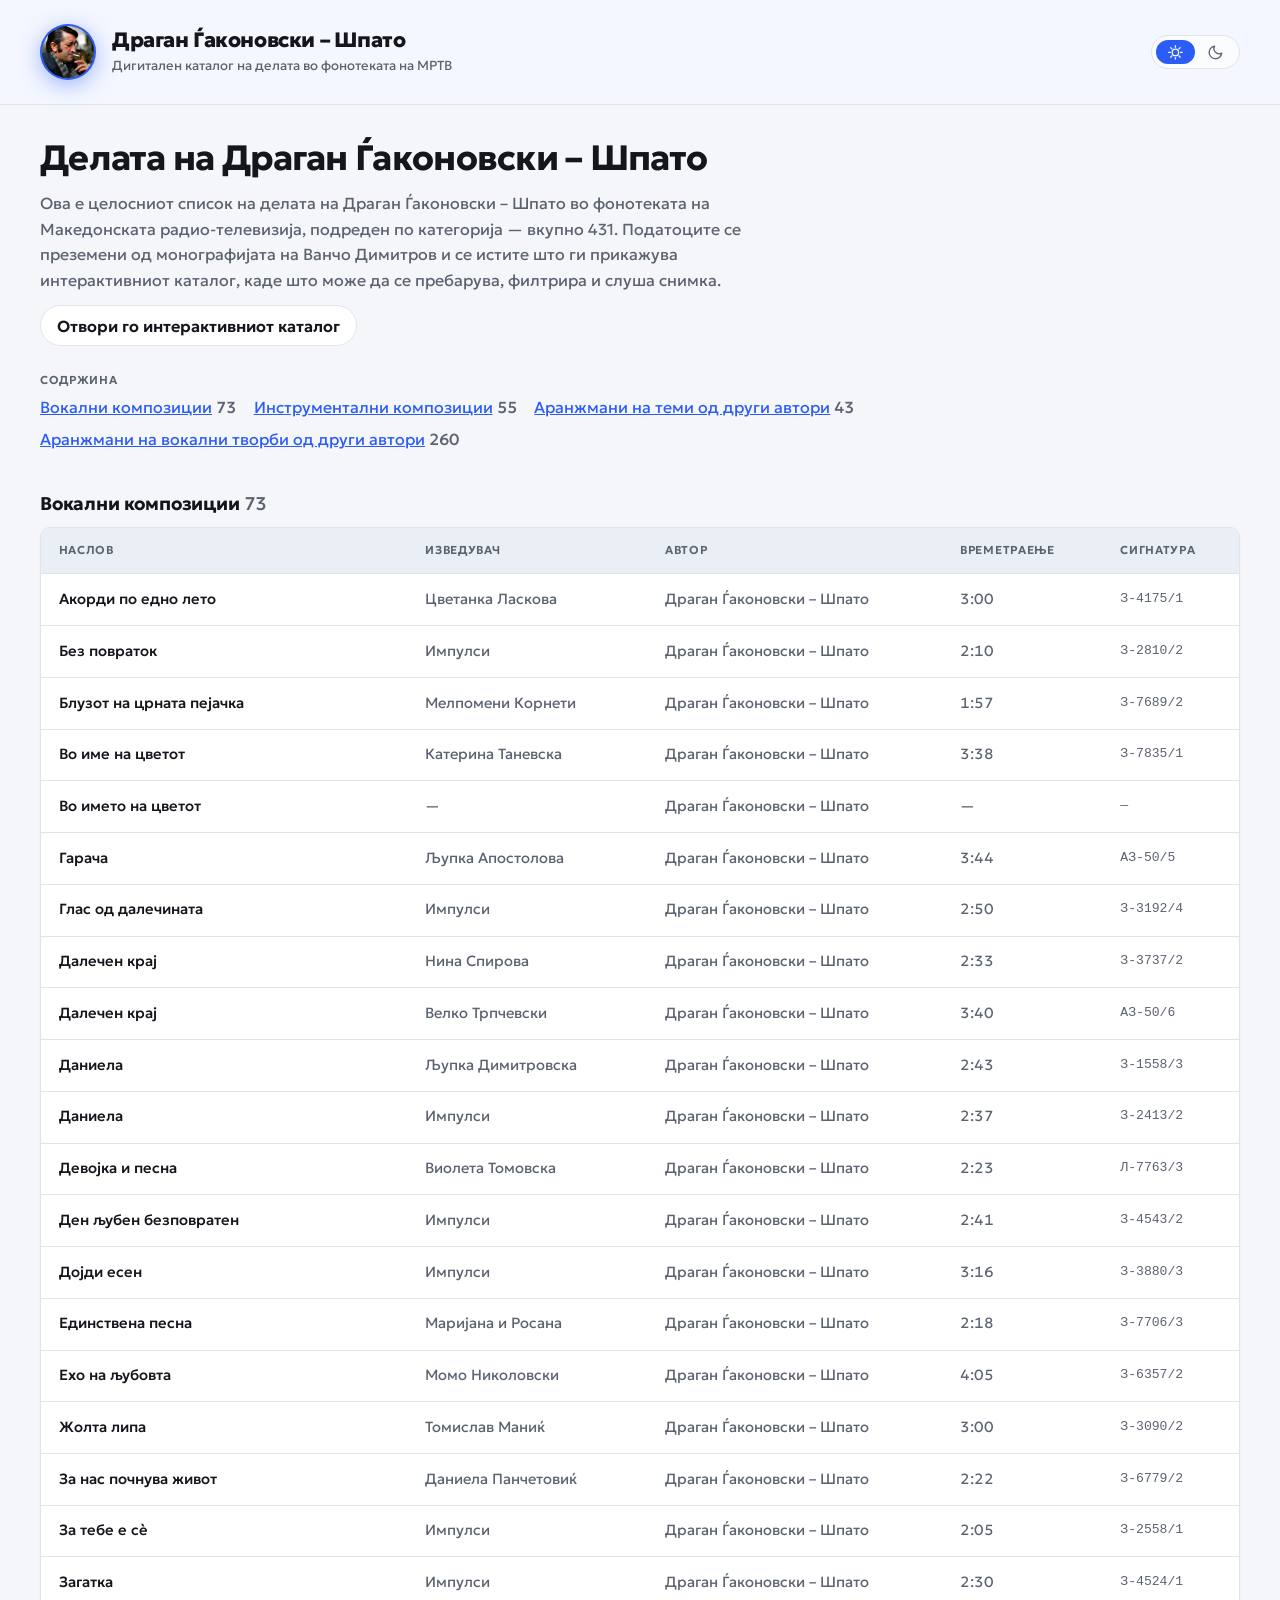
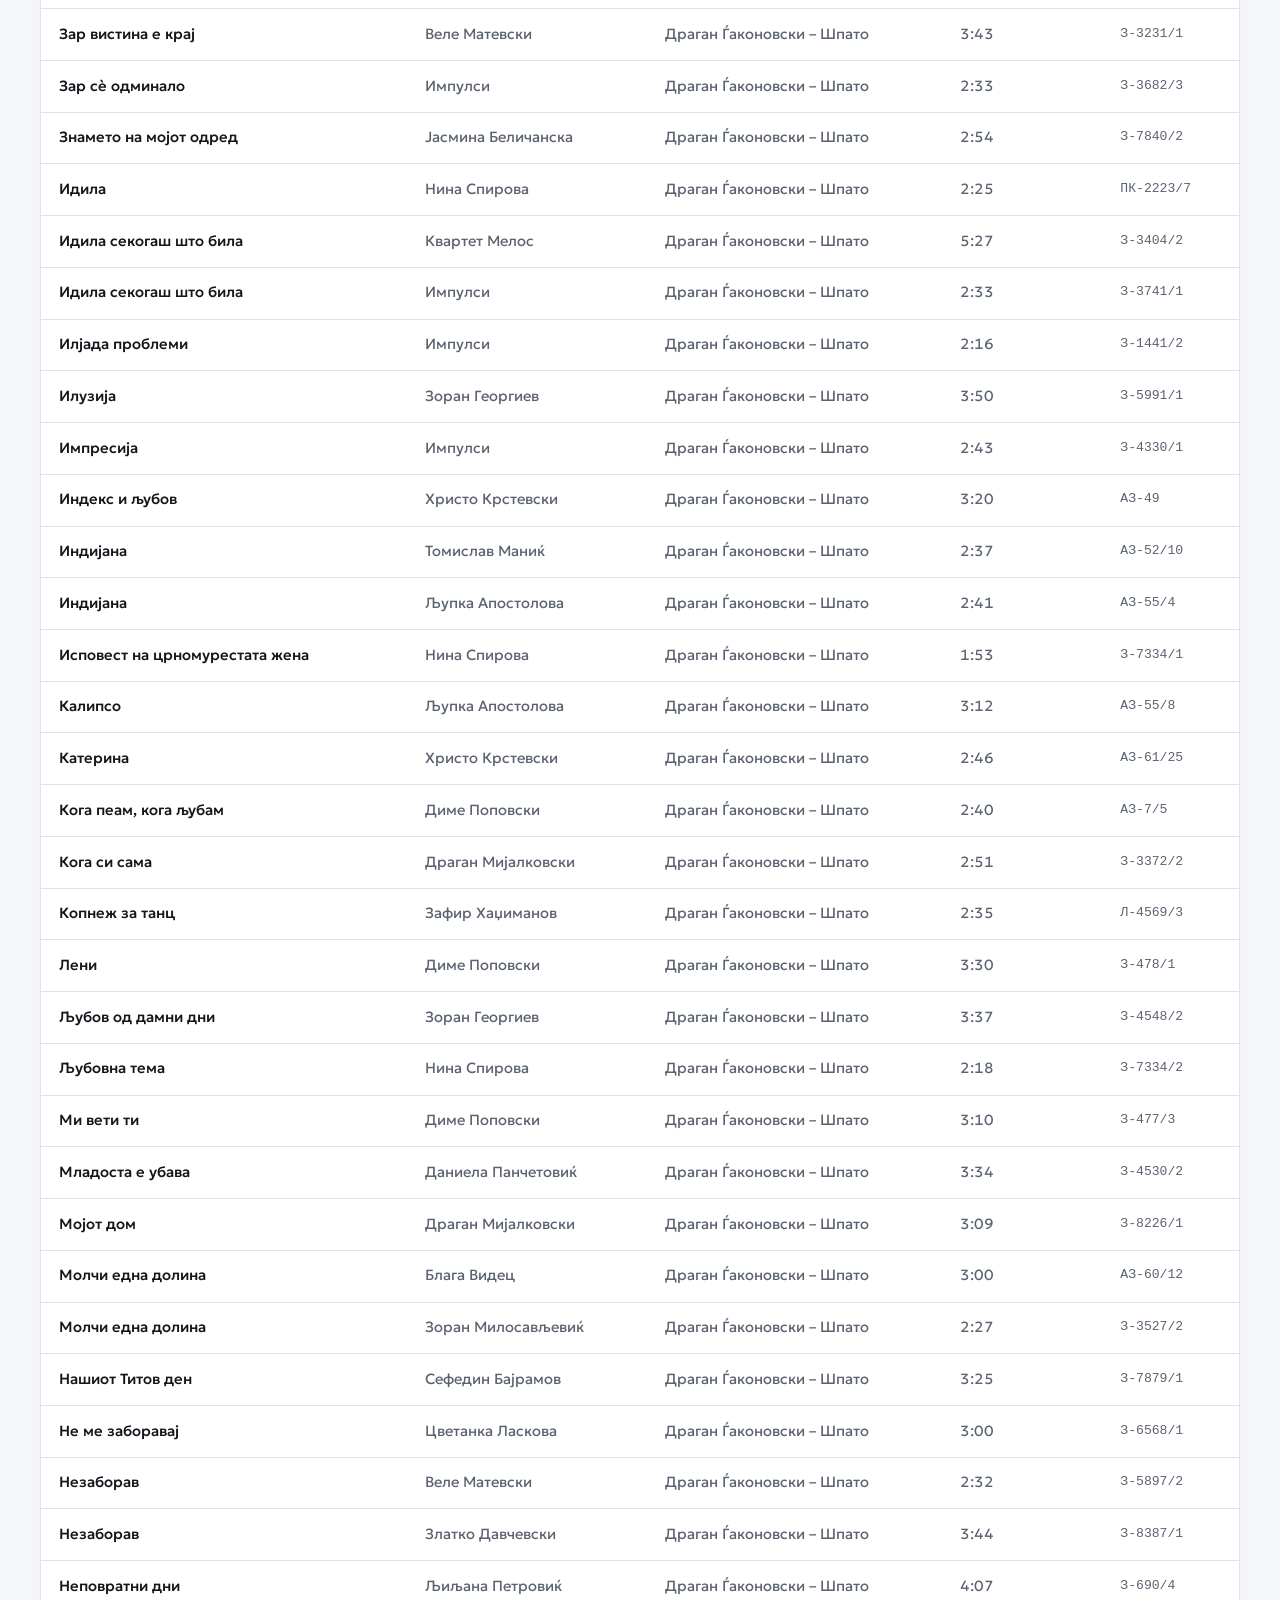
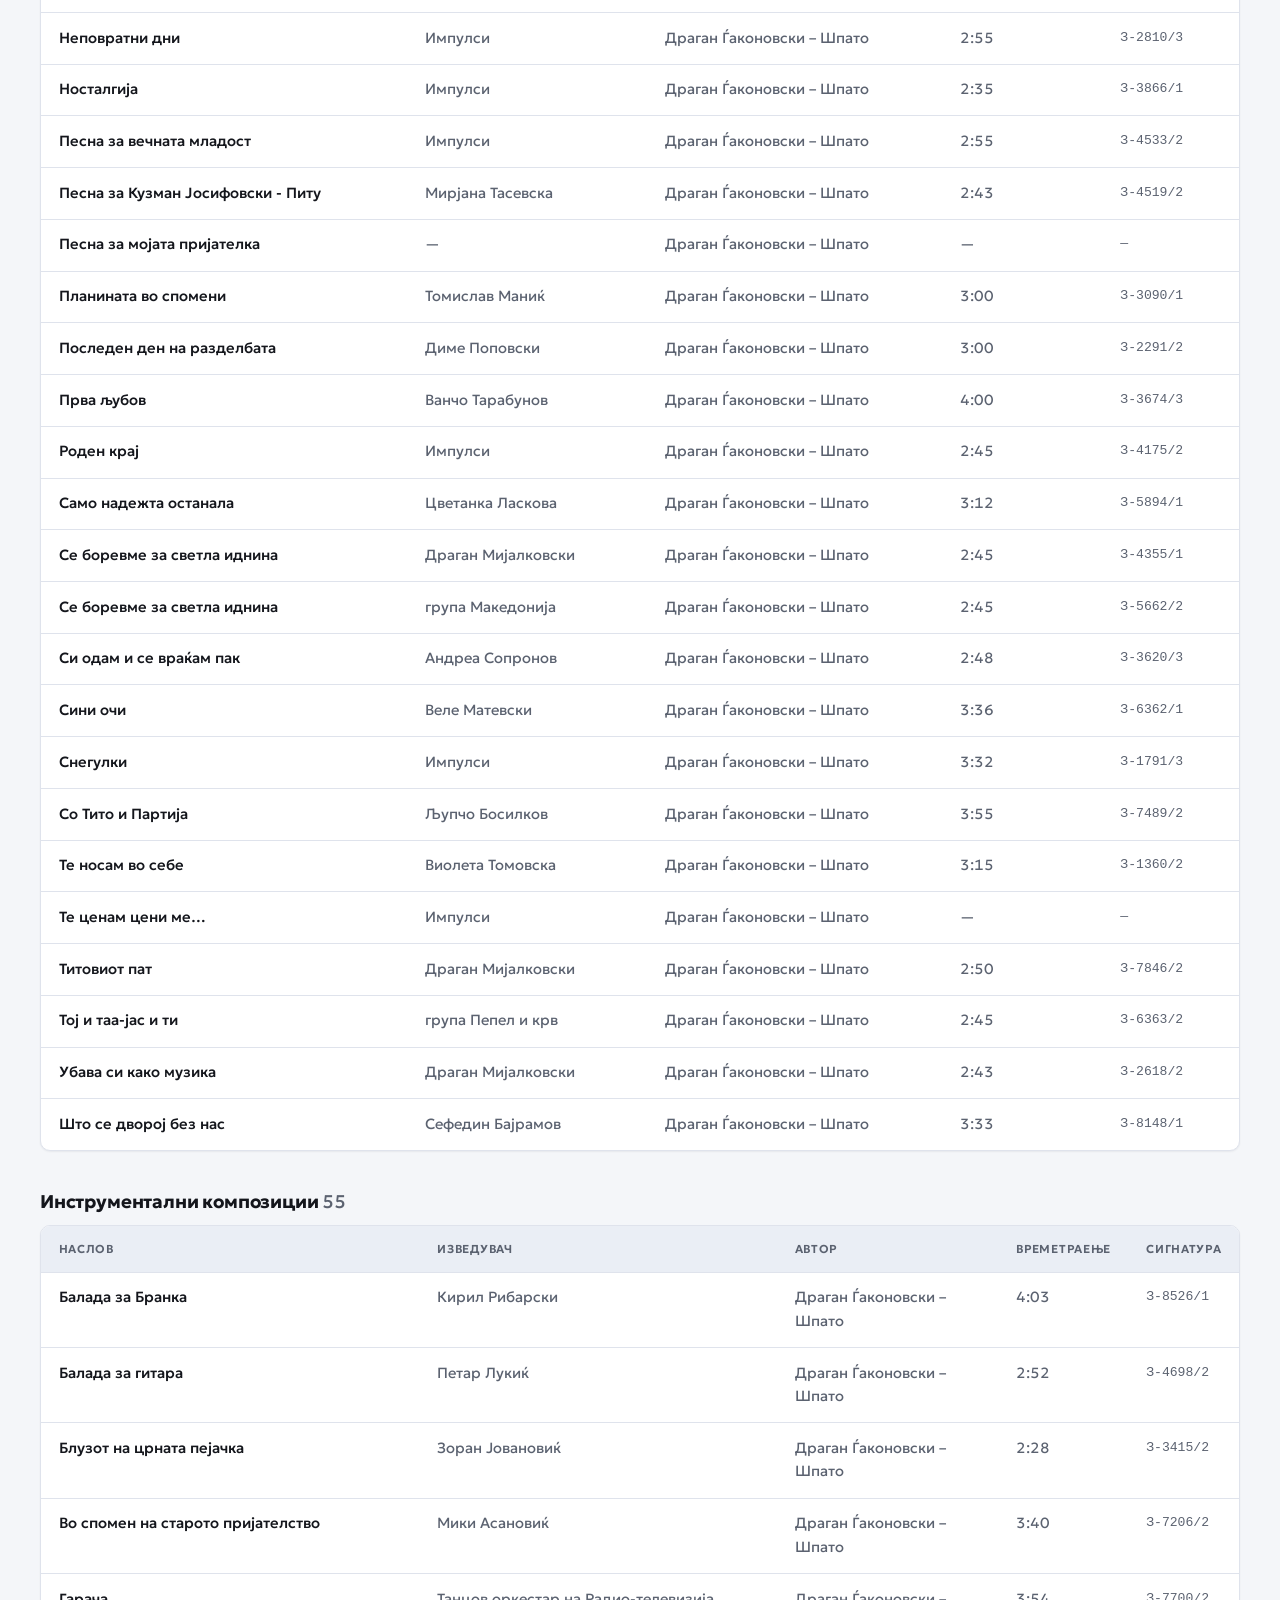
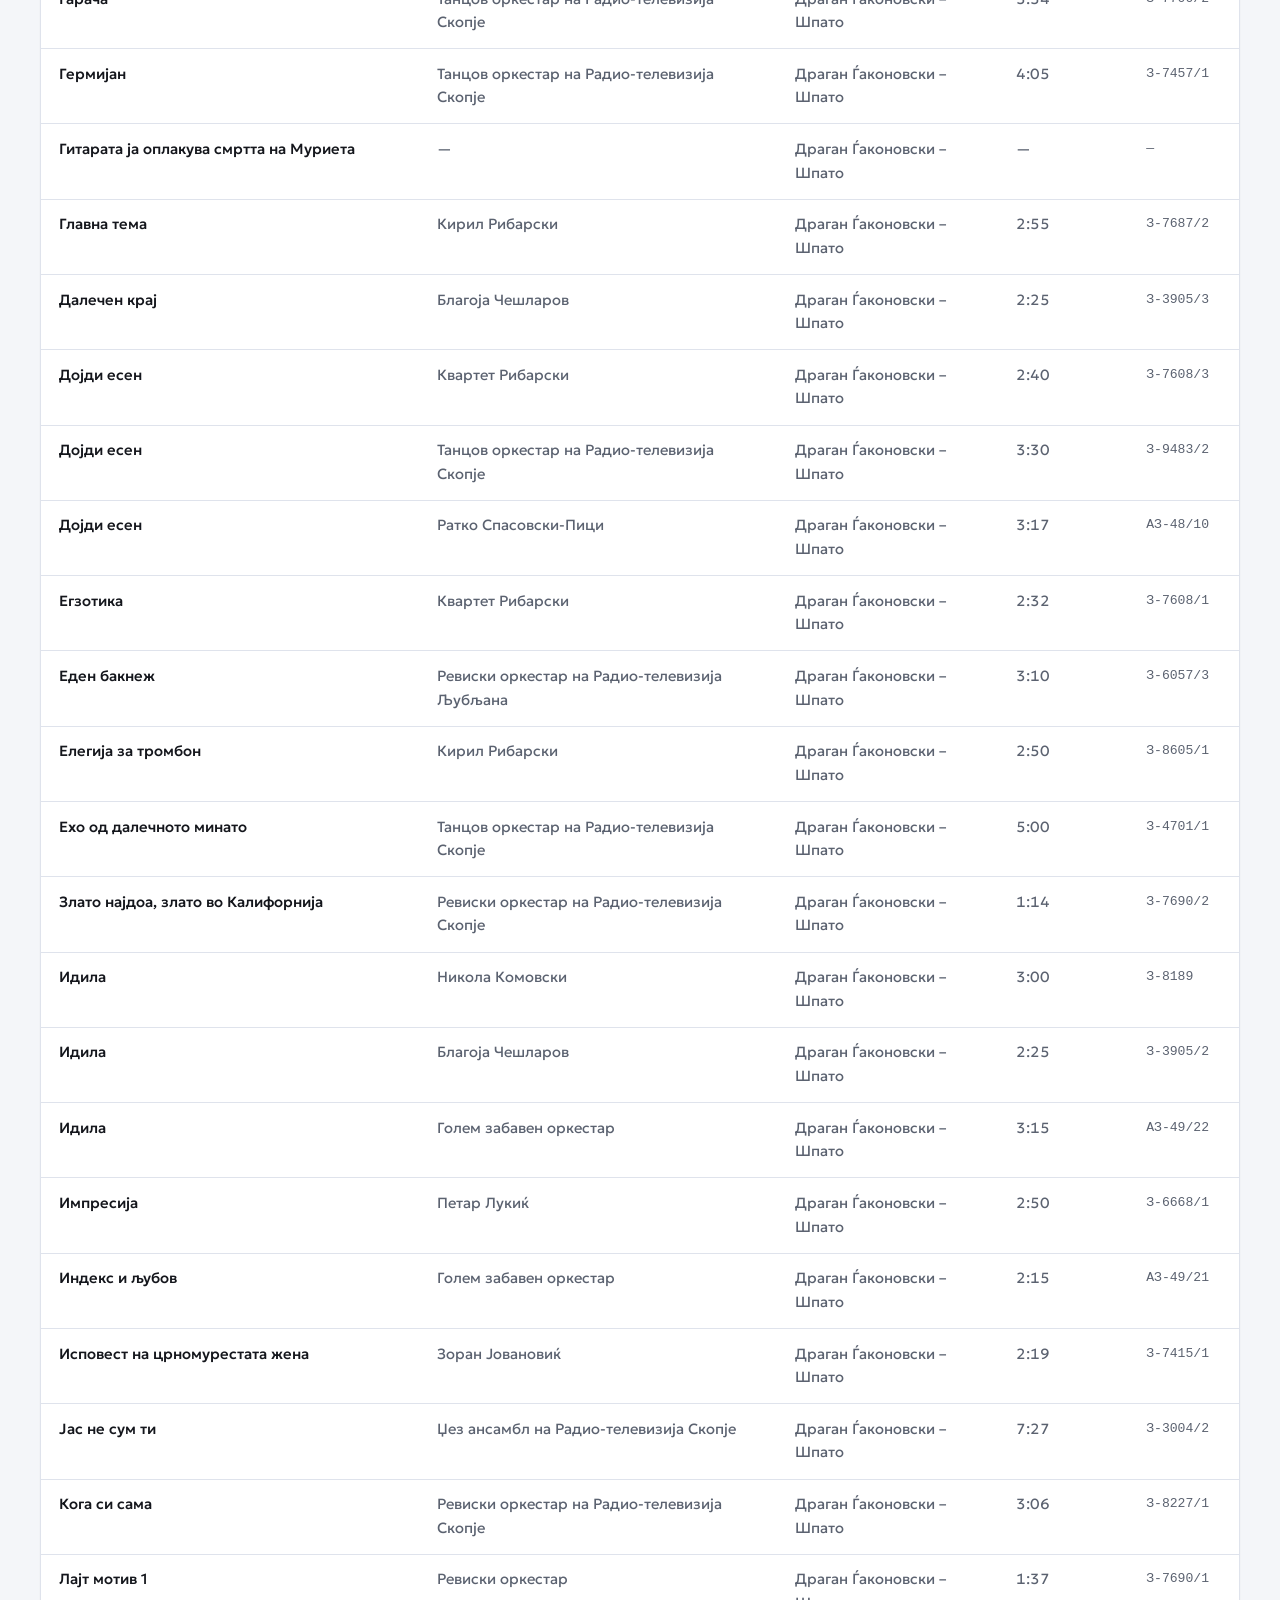
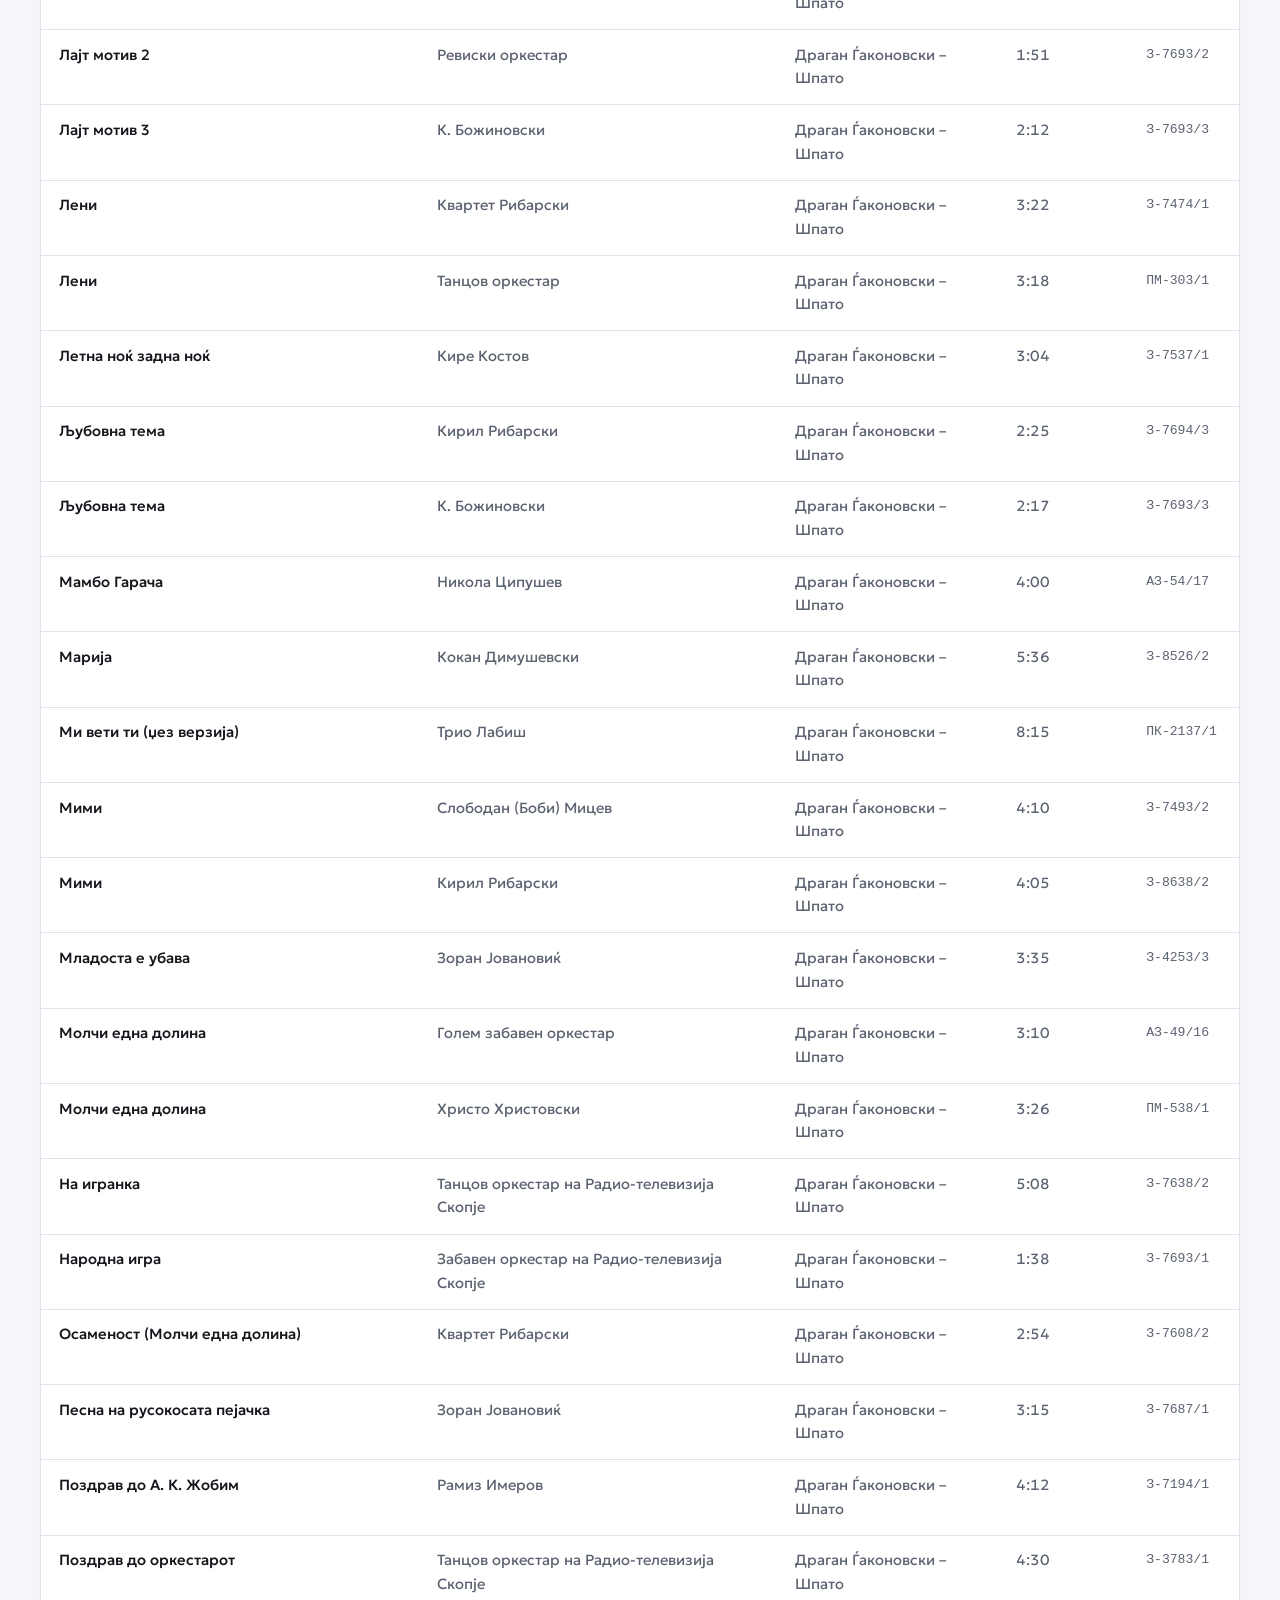
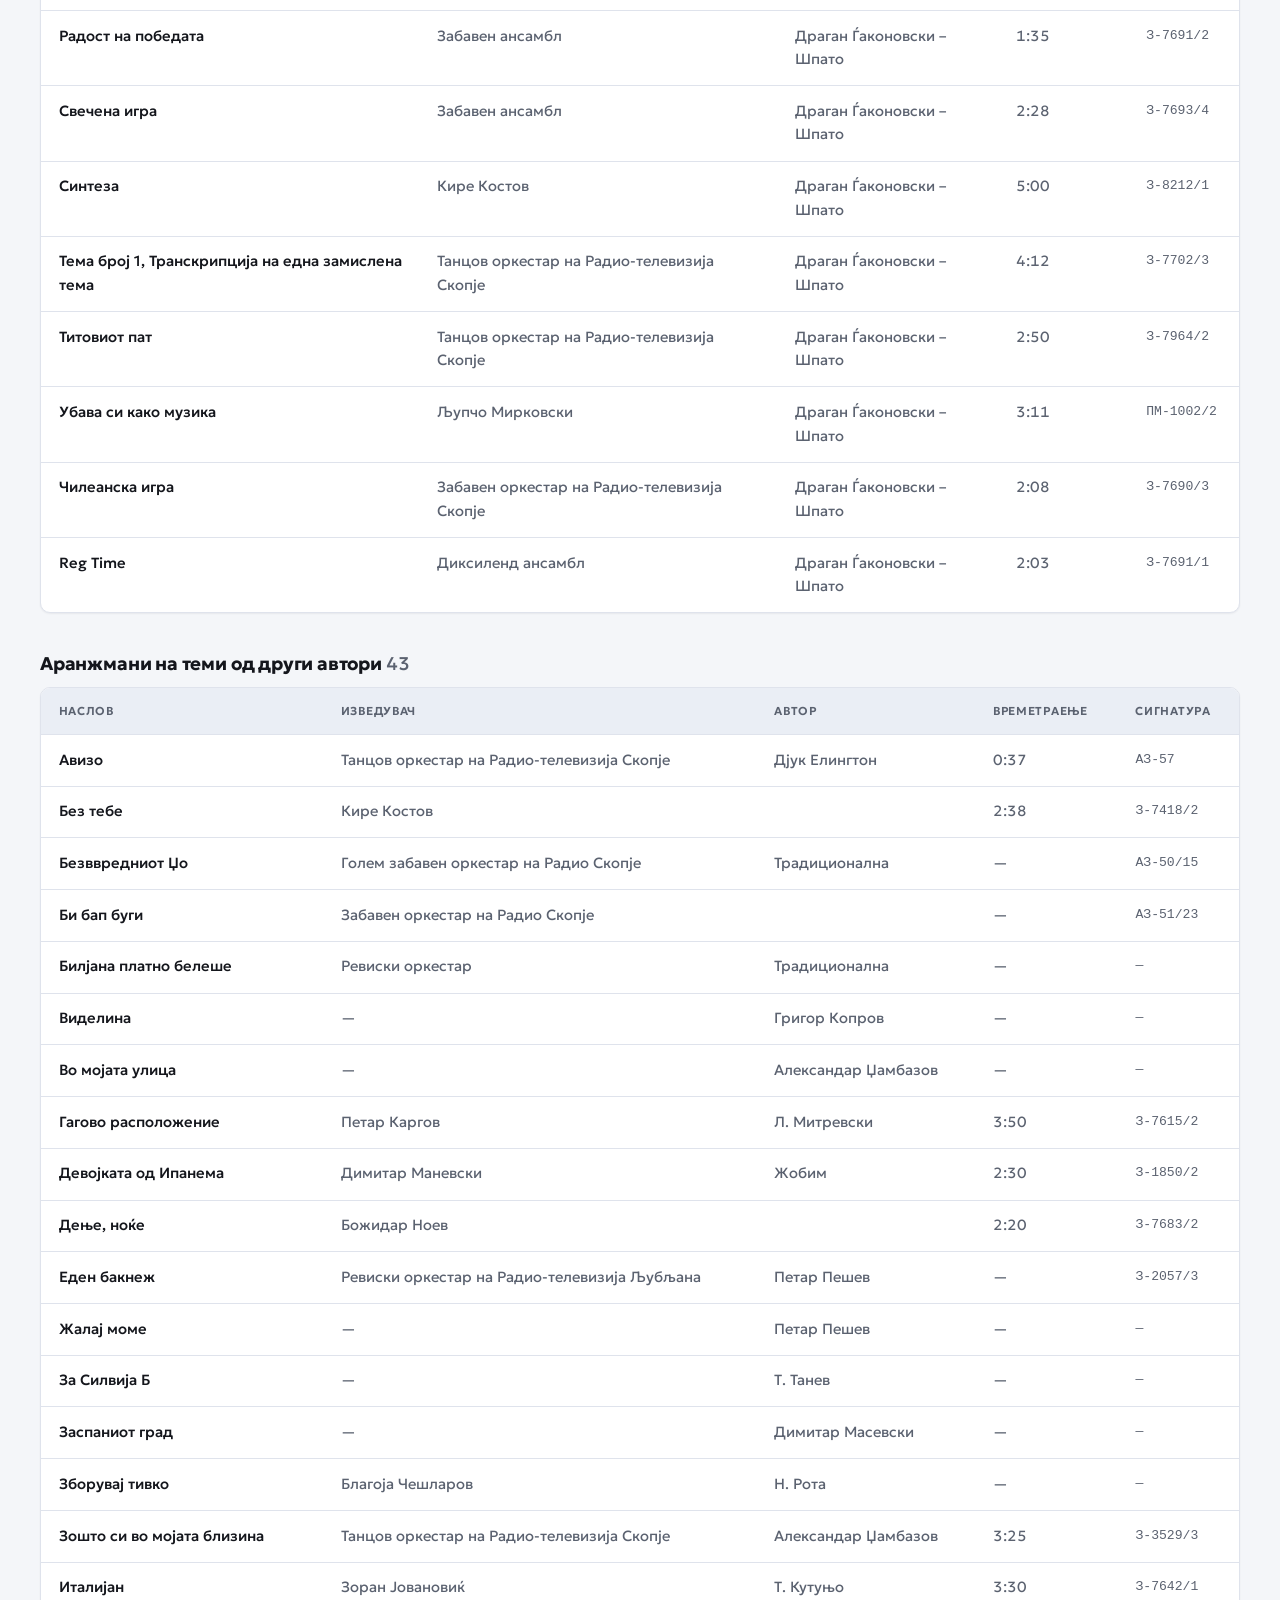
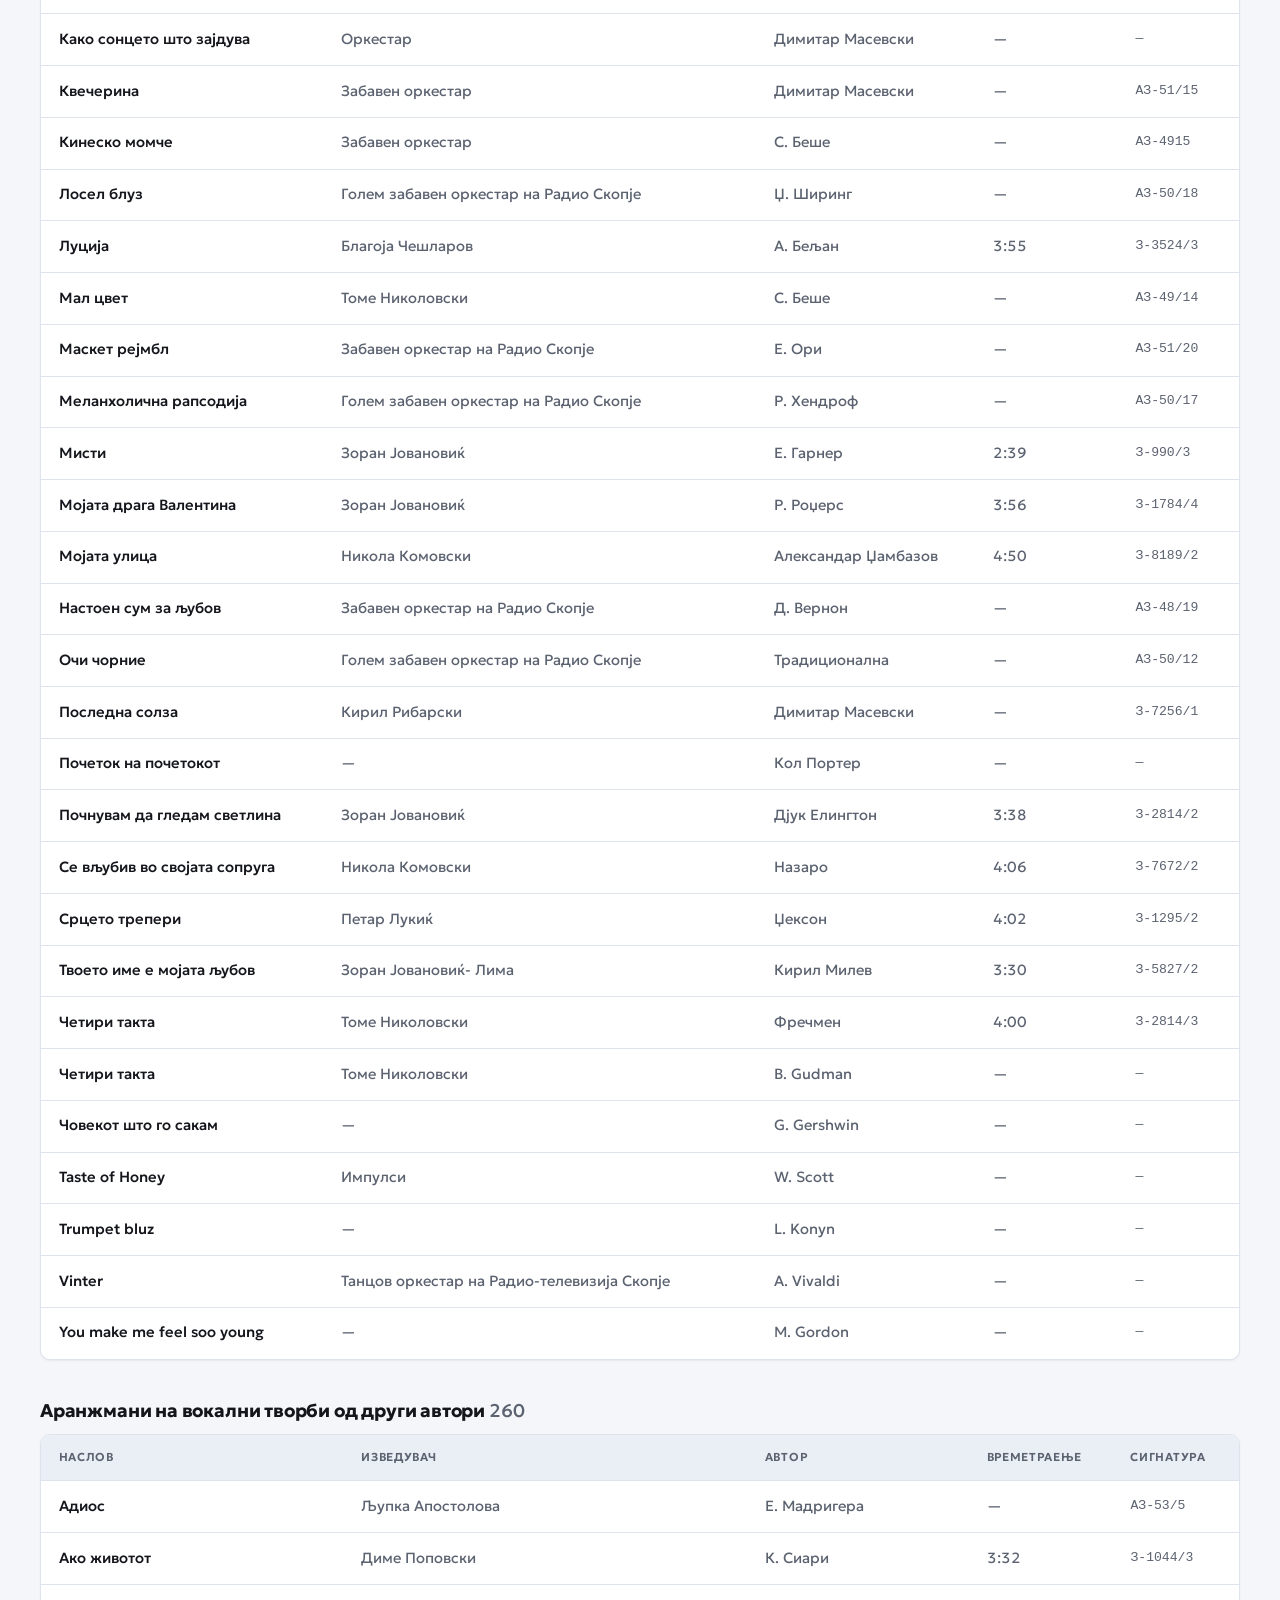
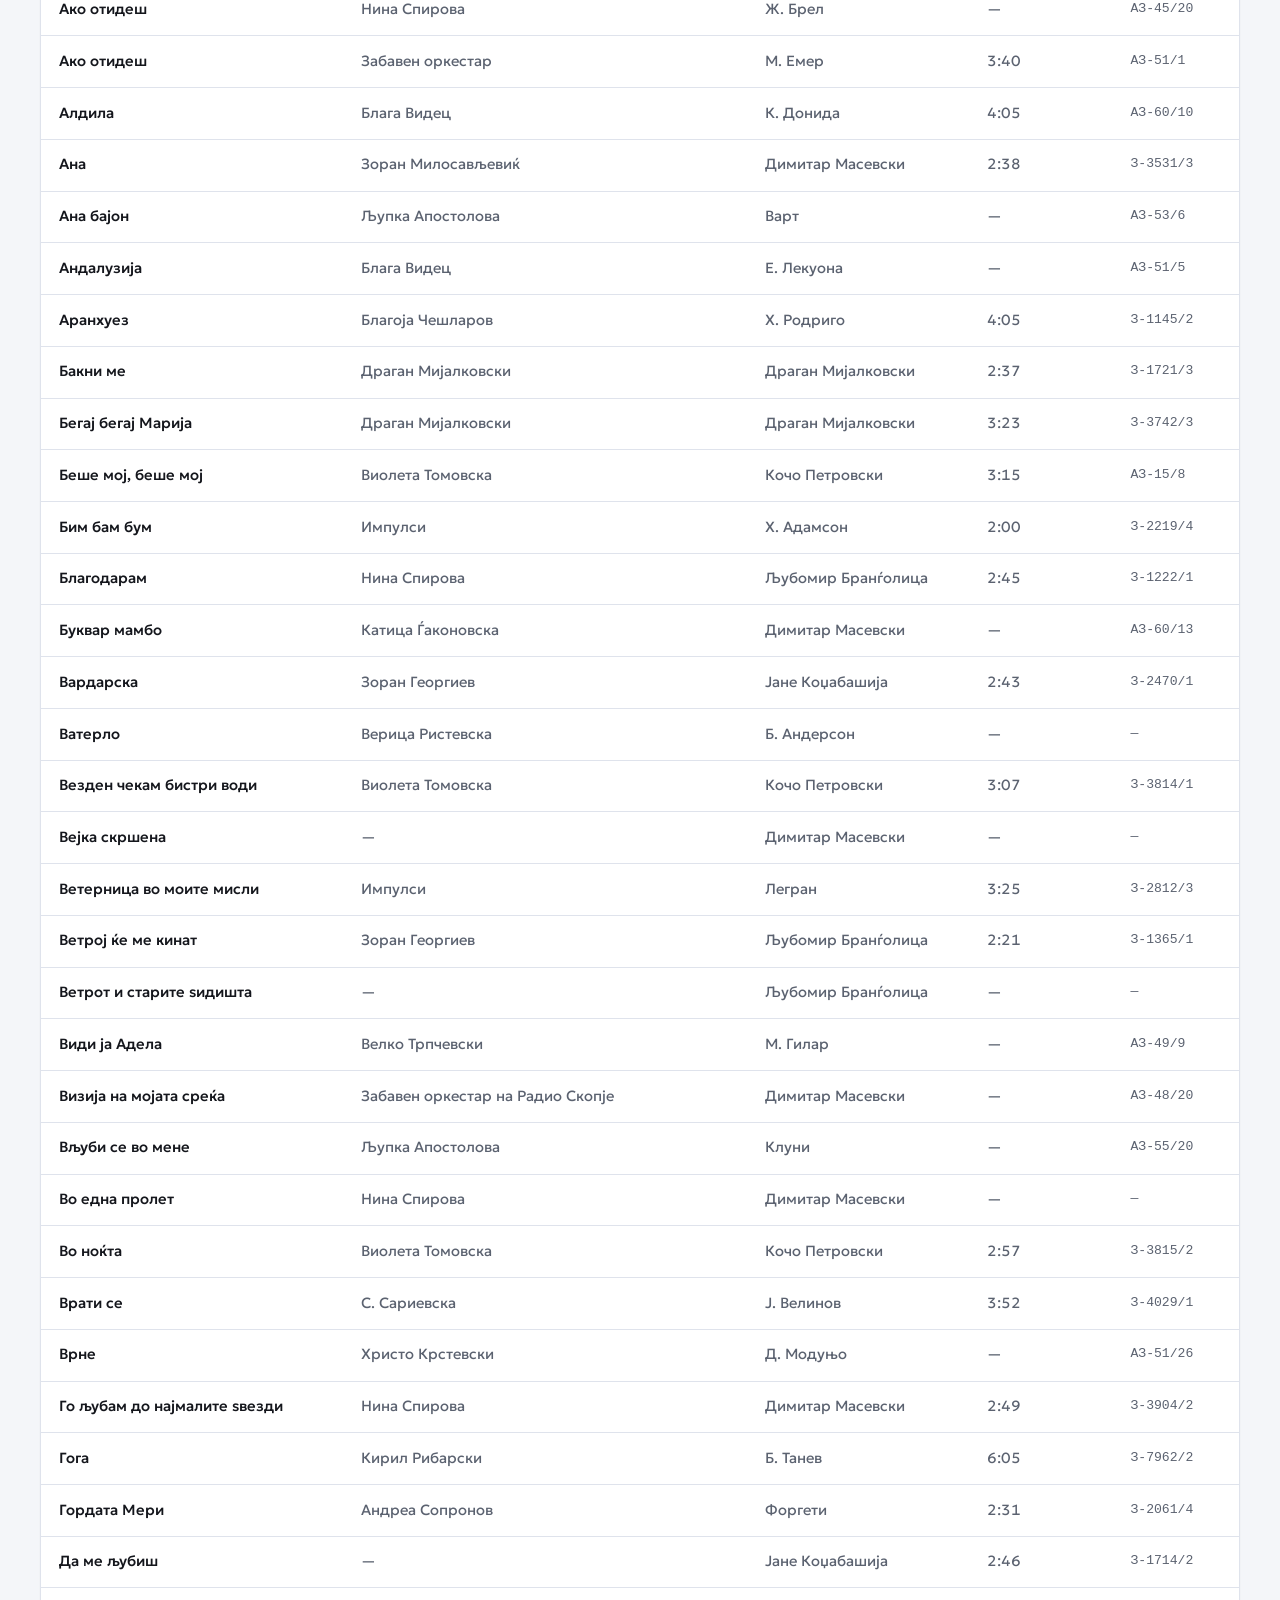
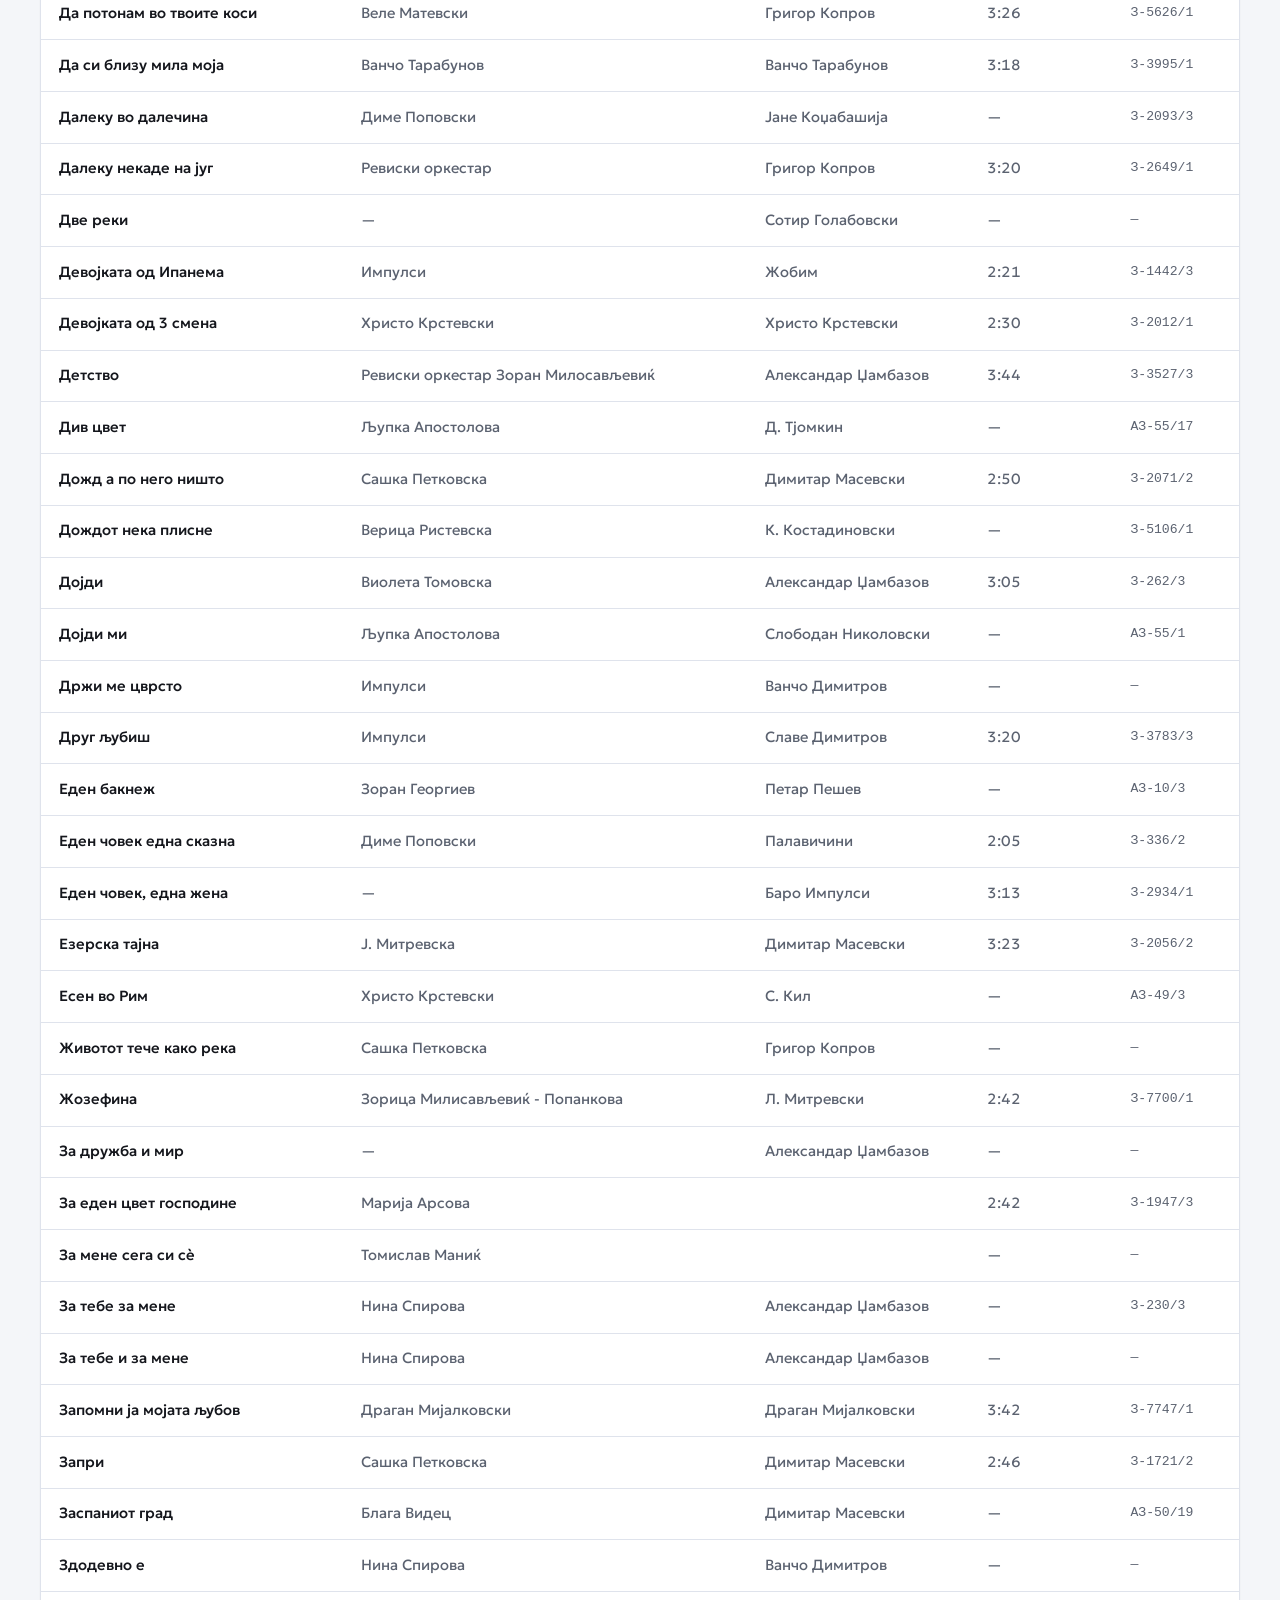
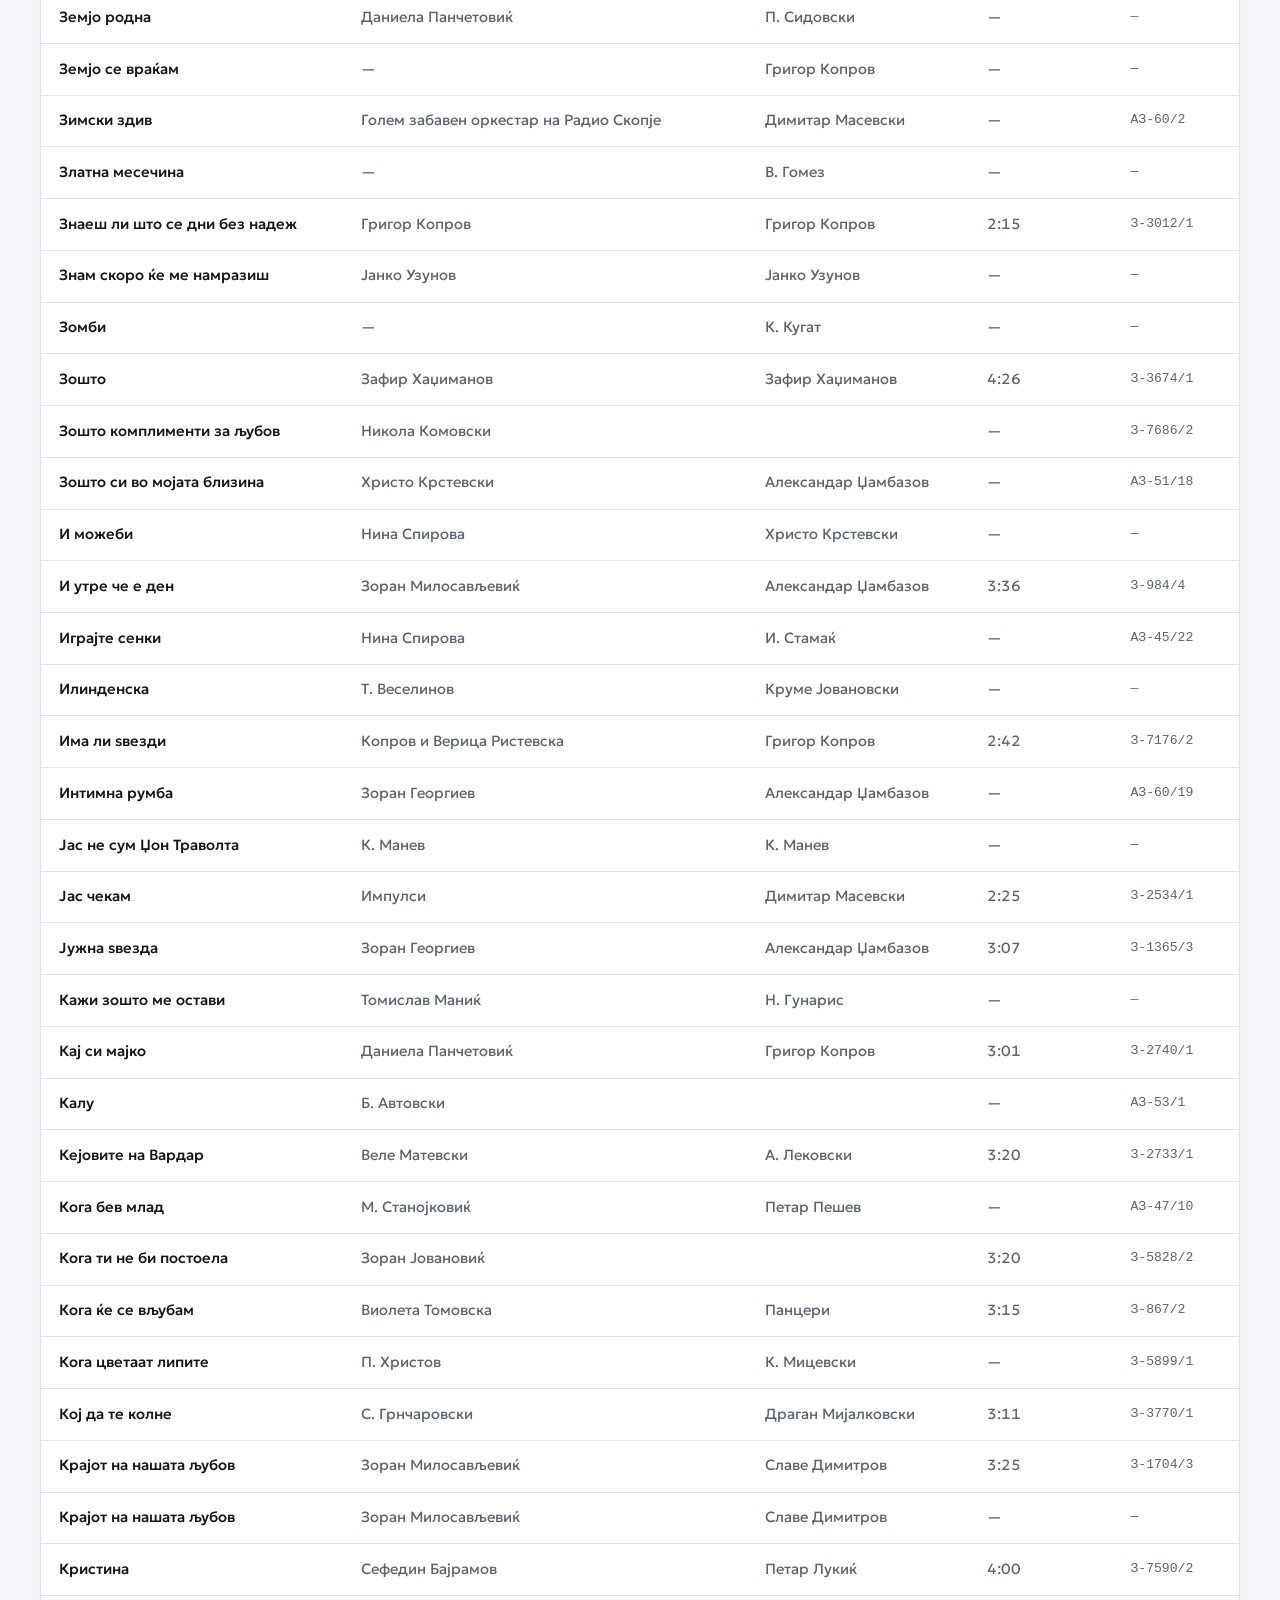
==== commit 6223aeb9: "Leave the tab strip off the static list" ====
--- a/catalog.html
+++ b/catalog.html
@@ -67,15 +67,6 @@
       </div>
     </div>
   </header>
-
-  <nav class="tabs-nav" aria-label="Секции">
-    <div class="tabs">
-      <span class="tab" aria-current="page">Каталог</span>
-      <a class="tab" href="index.html#tab=stats">Статистика</a>
-      <a class="tab" href="index.html#tab=notes">Забелешки</a>
-      <a class="tab" href="index.html#tab=about">За Шпато</a>
-    </div>
-  </nav>
 
   <main id="main" tabindex="-1">
     <h1>Делата на Драган Ѓаконовски – Шпато</h1>
--- a/assets/styles.min.css
+++ b/assets/styles.min.css
@@ -1 +1 @@
-@font-face{font-family:"Geologica";font-style:normal;font-weight:100 900;font-display:swap;src:url("fonts/geologica-cyrillic-ext.woff2") format("woff2");unicode-range:U+0460-052F,U+1C80-1C8A,U+20B4,U+2DE0-2DFF,U+A640-A69F,U+FE2E-FE2F}@font-face{font-family:"Geologica";font-style:normal;font-weight:100 900;font-display:swap;src:url("fonts/geologica-cyrillic.woff2") format("woff2");unicode-range:U+0301,U+0400-045F,U+0490-0491,U+04B0-04B1,U+2116}@font-face{font-family:"Geologica";font-style:normal;font-weight:100 900;font-display:swap;src:url("fonts/geologica-latin-ext.woff2") format("woff2");unicode-range:U+0100-02BA,U+02BD-02C5,U+02C7-02CC,U+02CE-02D7,U+02DD-02FF,U+0304,U+0308,U+0329,U+1D00-1DBF,U+1E00-1E9F,U+1EF2-1EFF,U+2020,U+20A0-20AB,U+20AD-20C4,U+2113,U+2C60-2C7F,U+A720-A7FF}@font-face{font-family:"Geologica";font-style:normal;font-weight:100 900;font-display:swap;src:url("fonts/geologica-latin.woff2") format("woff2");unicode-range:U+0000-00FF,U+0131,U+0152-0153,U+02BB-02BC,U+02C6,U+02DA,U+02DC,U+0304,U+0308,U+0329,U+2000-206F,U+20AC,U+2122,U+2191,U+2193,U+2212,U+2215,U+FEFF,U+FFFD}:root{color-scheme:light;--bg:#f4f6f9;--panel:#ffffff;--panel-2:#fbfcfd;--thead:#eaeef5;--ink:#14161c;--muted:#5b6270;--line:#dfe3ec;--line-strong:#8d94a3;--accent:#2b5cf6;--accent-soft:#eaefff;--accent-2:#0f766e;--warn:#a34a08;--warn-soft:#fef3c7;--theme-color:#f4f6f9;--cat-vocal:#2b5cf6;--cat-vocal-soft:#eaefff;--cat-instrumental:#0f766e;--cat-instrumental-soft:#e0f2f0;--cat-arrThemes:#9333ea;--cat-arrThemes-soft:#f4ebfe;--cat-arrVocal:#be123c;--cat-arrVocal-soft:#fce8ee;--shadow-sm:0 1px 2px rgba(15, 23, 42, .06);--shadow:0 10px 30px rgba(15, 23, 42, .1);--shadow-edge:rgba(15, 23, 42, .14);--radius:10px;--radius-sm:6px}:root[data-theme="dark"]{color-scheme:dark;--bg:#0d1117;--panel:#161b22;--panel-2:#12161d;--thead:#1b222c;--ink:#e6edf3;--muted:#8b949e;--line:#2b3341;--line-strong:#6e7681;--accent:#7aa2ff;--accent-soft:#16233f;--accent-2:#4fd1c5;--warn:#f0b429;--warn-soft:#3a2c12;--theme-color:#0d1117;--cat-vocal:#7aa2ff;--cat-vocal-soft:#16233f;--cat-instrumental:#4fd1c5;--cat-instrumental-soft:#0f2b28;--cat-arrThemes:#c084fc;--cat-arrThemes-soft:#241a3a;--cat-arrVocal:#fb7185;--cat-arrVocal-soft:#3a1622;--shadow-sm:0 1px 2px rgba(0, 0, 0, .4);--shadow:0 10px 30px rgba(0, 0, 0, .45);--shadow-edge:rgba(0, 0, 0, .38)}[data-cat="vocal"]{--cat:var(--cat-vocal);--cat-soft:var(--cat-vocal-soft)}[data-cat="instrumental"]{--cat:var(--cat-instrumental);--cat-soft:var(--cat-instrumental-soft)}[data-cat="arrThemes"]{--cat:var(--cat-arrThemes);--cat-soft:var(--cat-arrThemes-soft)}[data-cat="arrVocal"]{--cat:var(--cat-arrVocal);--cat-soft:var(--cat-arrVocal-soft)}*{box-sizing:border-box}.visually-hidden{position:absolute;width:1px;height:1px;margin:-1px;padding:0;overflow:hidden;clip:rect(0 0 0 0);clip-path:inset(50%);white-space:nowrap;border:0}[hidden]{display:none !important}html{scroll-behavior:smooth;-webkit-text-size-adjust:100%;text-size-adjust:100%}body{margin:0;font-family:"Geologica","Segoe UI",system-ui,-apple-system,"Helvetica Neue",Arial,sans-serif;font-size:16px;line-height:1.6;background:var(--bg);color:var(--ink);-webkit-font-smoothing:antialiased;text-rendering:optimizeLegibility;display:flex;flex-direction:column;min-height:100vh}h1,h2,h3{line-height:1.2;font-weight:700;letter-spacing:-.01em}a{color:var(--accent-2)}.skip-link{position:absolute;left:-999px;top:0;background:var(--accent);color:var(--bg);padding:.6rem 1rem;z-index:100}.skip-link:focus{left:.5rem;top:.5rem}.site-header{display:flex;align-items:center;justify-content:space-between;gap:1rem;padding:1.5rem clamp(1rem, 4vw, 2.5rem);background:var(--panel);background:color-mix(in srgb, var(--accent) 5%, var(--panel));border-bottom:1px solid var(--line)}.brand{display:flex;align-items:center;gap:1rem;color:inherit;text-decoration:none;border-radius:var(--radius)}.brand:hover .brand-text h1,.brand:focus-visible .brand-text h1{color:var(--accent)}.brand:focus-visible{outline:2px solid var(--accent);outline-offset:3px}.brand-mark{width:56px;height:56px;padding:2px;border-radius:50%;background:var(--accent);overflow:hidden;flex:none;box-shadow:var(--shadow-sm);box-shadow:0 5px 22px -2px color-mix(in srgb, var(--accent) 50%, transparent)}.brand-mark img{display:block;width:100%;height:100%;object-fit:cover;border-radius:50%}.brand-text h1{margin:0;font-size:clamp(1rem, 2.2vw, 1.3rem);font-weight:800;letter-spacing:-.02em}.brand-text p{margin:.1rem 0 0;color:var(--muted);font-size:.82rem;text-wrap:balance}.header-actions{display:flex;align-items:center;gap:.6rem}@media (max-width: 620px){.site-header{flex-wrap:wrap;justify-content:center}.brand{flex:1 1 100%;gap:.75rem;justify-content:center}.brand-mark{order:1}}.lang-toggle,.theme-toggle{display:inline-flex;align-items:center;gap:2px;padding:4px;border:1px solid var(--line);border-radius:999px;background:var(--panel-2)}.lang-toggle button,.theme-toggle button{display:inline-flex;align-items:center;justify-content:center;min-height:1.5rem;border:0;border-radius:999px;background:transparent;color:var(--muted);font:inherit;font-size:.78rem;font-weight:600;line-height:1;letter-spacing:.04em;cursor:pointer;transition:background-color .15s ease,color .15s ease}.lang-toggle button,.theme-toggle button{width:2.4rem;padding:0}.lang-toggle button:not([aria-pressed="true"]):hover,.theme-toggle button:not([aria-pressed="true"]):hover{background:var(--accent-soft);color:var(--ink)}.lang-toggle button[aria-pressed="true"],.theme-toggle button[aria-pressed="true"]{background:var(--accent);color:var(--bg)}.lang-toggle button:focus-visible,.theme-toggle button:focus-visible{outline:2px solid var(--accent);outline-offset:2px}.toggle-icon{display:block;width:1.05rem;height:1.05rem;fill:none;stroke:currentColor;stroke-width:1.9;stroke-linecap:round;stroke-linejoin:round}.tabs-nav{position:sticky;top:0;z-index:20}.tabs{display:flex;gap:1.5rem;padding:0 clamp(1rem, 4vw, 2.5rem);background:var(--panel);box-shadow:inset 0 -1px 0 var(--line);overflow-x:auto}.tabs .tab{border:0;background:transparent;color:var(--muted);font:inherit;font-weight:600;font-size:.9rem;text-transform:uppercase;padding:1rem 0;cursor:pointer;border-bottom:2px solid transparent;white-space:nowrap;text-decoration:none;transition:color .15s ease,border-color .15s ease}.tabs .tab:hover{color:var(--ink)}.tabs .tab[aria-selected="true"],.tabs .tab[aria-current="page"]{color:var(--ink);border-bottom-color:var(--accent)}.tabs .tab[aria-current="page"]{cursor:default}@media (max-width: 620px){.tabs{gap:1.25rem}.tabs .tab{font-size:.78rem;padding:.9rem 0;flex-grow:1}}@media (max-width: 385px){.tabs{gap:.4rem}.tabs .tab{font-size:.7rem}}@media (max-width: 620px){.app .site-footer,.catalog-doc .site-footer{justify-content:center}}main{padding:2rem clamp(1rem, 4vw, 2.5rem) 1.25rem;flex-grow:1}body.app{display:grid;grid-template-columns:minmax(0, 1fr);grid-template-rows:auto auto minmax(0, 1fr) auto;min-height:0;height:100vh;height:100dvh;overflow:hidden}body.app main{min-height:0;overflow-y:auto}html.boot-shell .site-header,html.boot-shell .tabs-nav,html.boot-shell #main,html.boot-shell .site-footer,html.boot-foot .site-footer{visibility:hidden}.view{width:100%;padding-bottom:4rem}#view-catalog{height:100%;padding-bottom:0;display:grid;grid-template-columns:minmax(0, 1fr);grid-template-rows:auto auto minmax(0, 1fr)}#view-notes{height:100%;padding-bottom:0;display:grid;grid-template-columns:minmax(0, 1fr);grid-template-rows:auto auto auto minmax(0, 1fr) auto}@media (max-height: 600px), (max-width: 620px){body.app{display:block;min-height:100vh;min-height:100dvh;height:auto;overflow:visible}body.app main{overflow:visible}#view-catalog,#view-notes{display:block;height:auto;padding-bottom:0}.layout{display:block}.results{display:block}body.app .table-wrap,body.app .filters{overscroll-behavior-y:auto}}.toolbar{display:flex;align-items:center;gap:.75rem;flex-wrap:wrap;margin-bottom:1.5rem}.search{flex:1 1 320px;min-width:200px;padding:.7rem 1.1rem;font:inherit;color:var(--ink);background:var(--panel);border:1px solid var(--line-strong);border-radius:999px}.search:focus{outline:2px solid var(--accent);outline-offset:1px}.filters-toggle{display:inline-flex;align-items:center;gap:.4rem}.filters-toggle .chev{transition:transform .15s ease;transform:rotate(90deg)}.filters-toggle[aria-expanded="true"] .chev{transform:rotate(270deg)}.filters-toggle:focus-visible{outline:2px solid var(--accent);outline-offset:2px}@media (max-width: 620px){.search{flex:1 1 160px;min-width:120px}}.check{display:inline-flex;align-items:center;gap:.45rem;color:var(--muted);font-size:.9rem;cursor:pointer}.checks{display:flex;align-items:center;flex-wrap:wrap;gap:.75rem}.btn{padding:.6rem 1rem;font:inherit;font-weight:600;color:var(--ink);background:var(--panel);border:1px solid var(--line);border-radius:999px;cursor:pointer;transition:border-color .15s ease,color .15s ease,background-color .15s ease}.btn:hover{border-color:var(--accent);color:var(--accent)}.link-btn{border:0;background:none;color:var(--accent);font:inherit;font-size:.85rem;cursor:pointer;padding:0;text-decoration:underline}.layout{display:grid;grid-template-columns:clamp(260px, 32vw, 500px) minmax(0, 1fr);gap:2rem;min-height:0}.filters{background:var(--panel);border:1px solid var(--line);border-radius:var(--radius);padding:.4rem 1.1rem 1rem;box-shadow:var(--shadow-sm);min-height:0;overflow-y:auto;overscroll-behavior:contain}@media (max-width: 1023px){.layout{grid-template-columns:minmax(0, 1fr);grid-template-rows:auto minmax(0, 1fr);row-gap:0}.filters{grid-row:1;max-height:60dvh;margin-bottom:2rem}.results{grid-row:2}.layout:has(.filters:not([hidden])){grid-template-rows:minmax(0, 45%) minmax(0, 55%)}}.filters-head{display:flex;align-items:baseline;justify-content:space-between;gap:.5rem;padding:.9rem 0 .5rem}.filters-head h2{font-size:.95rem;margin:0}.export{position:relative;margin-top:.75rem;padding-top:.9rem;border-top:1px solid var(--line)}.export-btn{width:100%;display:inline-flex;align-items:center;justify-content:center;gap:.4rem}.export-btn .chev{transition:transform .15s ease;transform:rotate(90deg)}.export-btn[aria-expanded="true"] .chev{transform:rotate(270deg)}.menu{position:absolute;left:0;right:0;bottom:calc(100% + .35rem);z-index:20;display:flex;flex-direction:column;gap:.1rem;padding:.3rem;background:var(--panel);border:1px solid var(--line);border-radius:var(--radius-sm);box-shadow:var(--shadow)}.menu button{width:100%;padding:.5rem .7rem;font:inherit;text-align:left;color:var(--ink);background:none;border:0;border-radius:var(--radius-sm);cursor:pointer;transition:background-color .12s ease,color .12s ease}.menu button:hover,.menu button:focus-visible{background:var(--accent-soft);color:var(--accent);outline:2px solid var(--accent);outline-offset:-2px}.facet{border-top:1px solid var(--line)}.facet > summary{list-style:none;cursor:pointer;display:flex;align-items:center;gap:.5rem;padding:.85rem 0;font-size:.78rem;font-weight:700;letter-spacing:.06em;text-transform:uppercase;color:var(--muted);transition:color .15s ease}.facet > summary::-webkit-details-marker{display:none}.facet > summary:hover{color:var(--ink)}.facet .chev{margin-left:auto;transition:transform .15s ease}.facet[open] .chev{transform:rotate(90deg)}.facet-badge{display:inline-flex;align-items:center;justify-content:center;min-width:1.15rem;height:1.15rem;padding:0 .35rem;border-radius:999px;background:var(--accent);color:var(--bg);font-size:.68rem;font-weight:700;letter-spacing:0}.facet-body{padding-bottom:1rem}.facet-note{margin:0 .4rem .55rem;color:var(--muted);font-size:.78rem;line-height:1.45}.facet-filter{width:100%;margin-bottom:.5rem;padding:.4rem .6rem;font:inherit;font-size:.85rem;border:1px solid var(--line-strong);border-radius:var(--radius-sm);background:var(--panel-2);color:var(--ink)}.facet-list{display:flex;flex-direction:column;gap:.05rem}.facet-list--scroll{max-height:230px;overflow-y:auto}@media (max-width: 1023px){.facet-list{display:grid;grid-template-columns:repeat(auto-fill, minmax(260px, 1fr));gap:.05rem 2rem}.facet-list--scroll{max-height:280px}}.facet-item{display:flex;align-items:center;gap:.55rem;padding:.3rem .4rem;border-radius:var(--radius-sm);font-size:.9rem;cursor:pointer;transition:background-color .12s ease}.facet-item:hover{background:var(--accent-soft)}.facet-dot{width:.55rem;height:.55rem;border-radius:50%;background:var(--cat, var(--accent));flex:none}.facet-item input[type="checkbox"]{accent-color:var(--cat, var(--accent))}.facet-item .count{margin-left:auto;color:var(--muted);font-size:.78rem;font-variant-numeric:tabular-nums}.range-row{display:flex;align-items:center;gap:.6rem;font-size:.8rem;color:var(--muted);padding:.2rem 0}.range-row input[type="range"]{width:100%;accent-color:var(--accent)}.results{min-width:0;min-height:0;display:grid;grid-template-rows:auto minmax(0, 1fr)}.result-meta{margin:0 1rem 1rem;color:var(--muted);font-size:.88rem}.result-meta:empty{min-height:1lh}.table-frame{position:relative;display:flex;flex-direction:column;min-width:0;min-height:0}.table-frame > .table-wrap{flex:1}.pan-cue{position:absolute;top:1px;bottom:1px;width:2rem;border-radius:calc(var(--radius) - 1px);background-image:linear-gradient(to right, var(--shadow-edge), transparent);pointer-events:none;opacity:0;transition:opacity .15s ease;z-index:2}.pan-cue.left{left:1px}.pan-cue.right{right:1px;background-image:linear-gradient(to left, var(--shadow-edge), transparent)}.table-frame[data-pan~="left"] .pan-cue.left,.table-frame[data-pan~="right"] .pan-cue.right{opacity:1}.table-wrap{position:relative;min-height:0;overflow:auto;overscroll-behavior:contain;border:1px solid var(--line);border-radius:var(--radius);background-color:var(--panel);box-shadow:var(--shadow-sm)}.catalog-table{width:100%;border-collapse:collapse;font-size:.92rem}.catalog-table th,.catalog-table td{text-align:left;padding:.85rem 1.1rem;border-bottom:1px solid var(--line);vertical-align:top}.catalog-table thead th{position:sticky;top:0;background:var(--thead);font-size:.72rem;text-transform:uppercase;letter-spacing:.06em;color:var(--muted);font-weight:600;z-index:1}.catalog-table tbody tr:last-child td{border-bottom:0}.catalog-table tbody tr{cursor:pointer;transition:background-color .12s ease}.catalog-table tbody tr:hover{background:var(--accent-soft)}.catalog-table.notes-table tbody tr.no-record{cursor:default}.catalog-table.notes-table tbody tr.no-record:hover{background:transparent}.catalog-table td.cell-title{font-weight:500}.cell-title-inner{display:inline-flex;align-items:baseline}.row-open{font:inherit;color:inherit;background:none;border:0;padding:0;text-align:left;cursor:pointer}.row-open:hover{color:var(--accent);text-decoration:underline}.row-open:focus-visible{outline:2px solid var(--accent);outline-offset:2px;border-radius:4px}.catalog-table td.cell-perf,.catalog-table td.cell-comp{color:var(--muted)}th.sortable{padding:0}.th-sort{display:flex;align-items:center;gap:.3rem;width:100%;padding:.85rem 1.1rem;font:inherit;color:inherit;text-transform:inherit;background:none;border:0;cursor:pointer;white-space:nowrap;text-align:left}.th-arrow::after{content:"";opacity:.5}th.sortable[data-dir="asc"] .th-arrow::after{content:"▲";font-size:.6rem;opacity:1}th.sortable[data-dir="desc"] .th-arrow::after{content:"▼";font-size:.6rem;opacity:1}td.dur{white-space:nowrap;font-variant-numeric:tabular-nums;color:var(--muted)}td.sig{white-space:nowrap;font-family:ui-monospace,"SF Mono",Menlo,monospace;font-size:.82rem;color:var(--muted)}.badge{display:inline-flex;align-items:center;justify-content:center;min-width:1.15rem;height:1.15rem;margin-left:.45rem;padding:0 .35rem;border-radius:999px;background:var(--warn-soft);color:var(--warn);font-size:.68rem;font-weight:700;vertical-align:middle}.badge-new{display:inline-flex;align-items:center;margin-left:.45rem;padding:0 .4rem;border-radius:999px;background:var(--accent-soft);color:var(--accent);font-size:.62rem;font-weight:700;letter-spacing:.04em;white-space:nowrap;vertical-align:middle}.empty{position:sticky;left:0;color:var(--muted);padding:2.5rem;text-align:center}.table-more{display:flex;justify-content:center;padding:1.25rem 0 0}.cards{display:flex;flex-wrap:wrap;gap:1.5rem;margin-bottom:1.5rem}.card{flex:1 1 165px;background:var(--panel);border:1px solid var(--line);border-radius:var(--radius);padding:1.3rem 1.4rem;box-shadow:var(--shadow-sm)}.card .value{font-size:2.1rem;font-weight:800;letter-spacing:-.02em;font-variant-numeric:tabular-nums}.card .label{color:var(--muted);font-size:.85rem;margin-top:.1rem}.card .sub{color:var(--muted);font-size:.75rem;margin-top:.35rem}.charts{display:grid;grid-template-columns:minmax(0, 1fr);gap:1.5rem}@media (min-width: 680px){.charts{grid-template-columns:repeat(2, minmax(0, 1fr))}}@media (min-width: 1400px){.charts{grid-template-columns:repeat(4, minmax(0, 1fr))}}.chart-block{background:var(--panel);border:1px solid var(--line);border-radius:var(--radius);padding:1.3rem 1.5rem;box-shadow:var(--shadow-sm)}.chart-block.wide{grid-column:1 / -1}.chart-block h3{font-size:.95rem;margin:0 0 1.1rem}.bars{display:flex;flex-direction:column;gap:.7rem}.bar-row{display:grid;grid-template-columns:minmax(110px, 42%) 1fr auto;gap:.9rem;align-items:center;font-size:.85rem}.bar-label{overflow:hidden;text-overflow:ellipsis;white-space:nowrap}.bar-track{display:block;height:10px;background:var(--cat-soft, var(--accent-soft));border-radius:999px;overflow:hidden}.bar-fill{display:block;height:100%;background:var(--cat, var(--accent));border-radius:999px;transform-origin:left center;animation:bar-grow .55s cubic-bezier(.2, .7, .3, 1)}@keyframes bar-grow{from{transform:scaleX(0)}to{transform:scaleX(1)}}.bar-value{min-width:3ch;text-align:right;color:var(--ink);font-weight:600;font-variant-numeric:tabular-nums}.section-title{margin:0 0 1rem;font-size:1.3rem}.intro{color:var(--muted);max-width:68ch;margin:0 0 1.5rem}.field{display:flex;flex-direction:column;gap:.3rem;font-size:.78rem;color:var(--muted);min-width:0}.field select{padding:.5rem .7rem;font:inherit;color:var(--ink);background:var(--panel);border:1px solid var(--line-strong);border-radius:var(--radius-sm);text-overflow:ellipsis}@media (pointer: coarse){.field select{font-size:1rem}}.sev{font-size:.78rem;font-weight:600}.sev.warning{display:inline-block;padding:.1rem .5rem;border-radius:999px;background:var(--warn-soft);color:var(--warn)}.sev.info{color:var(--muted)}.notes-table td.rule{max-width:34ch}code.raw{font-family:ui-monospace,Menlo,monospace;font-size:.8rem;background:var(--panel-2);padding:.1rem .35rem;border-radius:4px}.raw-truncate{display:inline-block;max-width:100%;overflow:hidden;text-overflow:ellipsis;white-space:nowrap;vertical-align:bottom}.about{display:grid;gap:1.75rem;margin-bottom:1.75rem}@media (min-width: 720px){.about{grid-template-columns:minmax(0, 68ch) 300px;justify-content:start;column-gap:2.25rem;row-gap:1.75rem;align-items:start}}.about-portrait{margin:0}.about-portrait img{display:block;width:100%;max-width:300px;height:auto;border:1px solid var(--line);border-radius:var(--radius);box-shadow:var(--shadow-sm)}.about-portrait figcaption{color:var(--muted);font-size:.78rem;margin-top:.75rem}.about-portrait .credit{display:block;margin-top:.2rem;font-size:.72rem}.about-body{max-width:68ch}.about-body p{margin:0 0 .9rem}.about-body p:last-child{margin-bottom:0}.about-lead{font-size:1.05rem;font-weight:600}.facts{display:grid;grid-column:1 / -1;grid-template-columns:auto minmax(0, 1fr);gap:.55rem 1.5rem;margin:0;padding:1.3rem 1.5rem;background:var(--panel);border:1px solid var(--line);border-radius:var(--radius);box-shadow:var(--shadow-sm);font-size:.9rem}.facts dt{color:var(--muted)}.facts dd{margin:0;min-width:0}@media (max-width: 480px){.facts{grid-template-columns:minmax(0, 1fr);gap:0}.facts dd{margin-bottom:.7rem}.facts dd:last-child{margin-bottom:0}}.about-sources-title{font-size:.95rem;margin:0 0 .6rem}.about-sources-note{color:var(--muted);font-size:.85rem;margin:0 0 .6rem}.sources{margin:0;padding-left:1.1rem;color:var(--muted);font-size:.85rem}.sources li{margin-bottom:.35rem}.sources li:last-child{margin-bottom:0}.privacy{max-width:68ch}.privacy h3{font-size:.95rem;margin:1.4rem 0 .5rem}.privacy h3:first-child{margin-top:0}.privacy p{margin:0 0 .9rem}.drawer{position:fixed;inset:0;z-index:50}.drawer-backdrop{position:absolute;inset:0;background:rgba(13, 17, 23, .5)}.drawer-panel{position:absolute;top:0;right:0;height:100%;width:min(460px, 92vw);background:var(--panel);border-left:1px solid var(--line);box-shadow:var(--shadow);padding:1.75rem 1.6rem 3rem;overflow-y:auto;animation:slide-in .2s ease-out}@keyframes slide-in{from{transform:translateX(30px);opacity:.4}to{transform:none;opacity:1}}.drawer-close{position:absolute;top:.7rem;right:.9rem;border:0;background:none;font-size:1.7rem;line-height:1;color:var(--muted);cursor:pointer}.drawer h2{margin:0 1.5rem .4rem 0;font-size:1.3rem}.drawer .cat-tag{display:inline-block;font-size:.75rem;font-weight:600;color:var(--cat, var(--accent));background:var(--cat-soft, var(--accent-soft));padding:.15rem .6rem;border-radius:999px;margin-bottom:1.1rem}.drawer dl{display:grid;grid-template-columns:auto 1fr;gap:.45rem 1.1rem;margin:0 0 1.25rem;font-size:.9rem}.drawer dt{color:var(--muted)}.drawer dd{margin:0;min-width:0}.drawer h3{font-size:.75rem;text-transform:uppercase;letter-spacing:.06em;color:var(--ink);margin:1.4rem 0 .5rem}.drawer .related h3{font-size:.7rem;font-weight:600;letter-spacing:.08em;color:var(--muted);margin:1rem 0 .35rem}.drawer .flags{list-style:none;padding:0;margin:0}.drawer .flags li{font-size:.85rem;color:var(--muted);padding:.2rem 0}.drawer .flags-warn li{color:var(--warn)}.drawer .empty-note{color:var(--muted);font-size:.85rem;margin:0}.drawer .related ul{list-style:none;padding:0;margin:0}.drawer .related li{padding:.35rem 0;font-size:.88rem;border-bottom:1px solid var(--line)}.drawer .related .empty-note{margin-top:.4rem}.chip-link{border:0;background:none;padding:0;font:inherit;color:var(--accent-2);cursor:pointer;text-align:left}.raw-hint{color:var(--muted);font-size:.8rem}.row-play{display:inline-flex;flex-shrink:0;position:relative;font:inherit;align-items:center;justify-content:center;width:1.3rem;height:1.3rem;margin-right:.5rem;padding:0;border:0;border-radius:50%;background:var(--accent-soft);color:var(--accent);cursor:pointer;transition:background-color .12s ease,color .12s ease}.row-play svg{width:.58rem;height:.58rem;fill:currentColor}.row-play:hover{background:var(--accent);color:var(--bg)}.row-play:focus-visible{outline:2px solid var(--accent);outline-offset:2px}.row-play::after{content:"";position:absolute;top:-12px;right:-7px;bottom:-12px;left:-12px}.drawer-play{margin:0 0 1.25rem}.player-start{display:inline-flex;align-items:center;gap:.5rem}.player-start svg{width:.62rem;height:.62rem;fill:currentColor}.search-link{color:var(--accent-2);font-size:.88rem}.player{position:fixed;right:clamp(1rem, 4vw, 2.5rem);bottom:1rem;z-index:60;width:min(340px, calc(100vw - 2rem));background:var(--panel);border:1px solid var(--line);border-radius:var(--radius);box-shadow:var(--shadow);overflow:hidden;animation:slide-up .2s ease-out}@media (min-width: 900px){body:has(#drawer:not([hidden])) .player{right:calc(min(460px, 92vw) + 1.5rem)}}@keyframes slide-up{from{transform:translateY(14px);opacity:.4}to{transform:none;opacity:1}}.player-frame{aspect-ratio:16 / 9;background:#000}.player-frame iframe{display:block;width:100%;height:100%;border:0}.player-bar{display:flex;align-items:flex-start;gap:.5rem;padding:.6rem .7rem}.player-meta{display:flex;flex-direction:column;gap:.1rem;min-width:0;flex:1 1 auto}.player-title{font-size:.88rem;font-weight:600;overflow:hidden;text-overflow:ellipsis;white-space:nowrap}.player-sub{font-size:.76rem;color:var(--muted);overflow:hidden;text-overflow:ellipsis;white-space:nowrap}.player-link{font-size:.76rem;color:var(--accent-2);margin-top:.15rem}.player-close{flex:0 0 auto;padding:0 .2rem;border:0;background:none;font-size:1.3rem;line-height:1;color:var(--muted);cursor:pointer}.player-close:hover{color:var(--ink)}.player-close:focus-visible,.player-link:focus-visible{outline:2px solid var(--accent);outline-offset:2px;border-radius:3px}body.player-open .table-wrap{padding-bottom:18rem}body.player-open .view{padding-bottom:18rem}.catalog-doc h1{margin:0 0 .75rem;font-size:clamp(1.5rem, 3.6vw, 2.2rem);line-height:1.2;letter-spacing:-.02em}.catalog-doc .brand-name{display:block;font-size:clamp(1rem, 2.2vw, 1.3rem);font-weight:800;letter-spacing:-.02em;line-height:1.2}.catalog-doc .brand-sub{display:block;margin-top:.1rem;color:var(--muted);font-size:.82rem;text-wrap:balance}.doc-lead{max-width:70ch;margin:0 0 1.25rem;color:var(--muted)}.doc-cta{margin:1.25rem 0 0}.catalog-doc .btn{text-decoration:none}.doc-toc{margin:2rem 0 0}.doc-toc-title{margin:0 0 .35rem;color:var(--muted);font-size:.72rem;font-weight:600;text-transform:uppercase;letter-spacing:.06em}.doc-toc ul{display:flex;flex-wrap:wrap;gap:.4rem 1.1rem;margin:0;padding:0;list-style:none}.doc-toc a{color:var(--accent)}.doc-count{color:var(--muted);font-weight:500;font-variant-numeric:tabular-nums}.doc-section h2{margin:2.5rem 0 .75rem;font-size:1.15rem}.doc-section,.catalog-doc main{scroll-margin-top:4rem}.doc-table .catalog-table{min-width:38rem}.doc-table .catalog-table tbody tr{cursor:auto}.doc-table .catalog-table tbody tr:hover{background:transparent}.doc-table .catalog-table tbody tr:last-child th,.doc-table .catalog-table tbody tr:last-child td{border-bottom:0}.doc-table .cell-title{font-weight:500}.catalog-doc .table-wrap{overscroll-behavior-y:auto}.catalog-doc .table-wrap:focus-visible{outline:2px solid var(--accent);outline-offset:2px}.footer-credit .footer-current{text-decoration:none;cursor:default}.site-footer{border-top:1px solid var(--line);padding:.75rem clamp(1rem, 4vw, 2.5rem);color:var(--muted);font-size:.82rem;display:flex;align-items:center;justify-content:space-between;gap:.35rem 1rem;flex-wrap:wrap}.site-footer p{margin:.2rem 0;max-width:80ch}.footer-credit .link-btn{font-size:inherit;color:var(--muted);margin-left:.5rem}.footer-credit .link-btn:hover{color:var(--ink)}.footer-share{display:flex;align-items:center;gap:.5rem}.footer-share a{display:inline-flex;align-items:center;justify-content:center;width:1.5rem;height:1.5rem;border-radius:var(--radius-sm);color:var(--muted);transition:background-color .15s ease,color .15s ease}.footer-share a:hover{background:var(--accent-soft);color:var(--accent)}.footer-share a:focus-visible{outline:2px solid var(--accent);outline-offset:2px}.footer-share svg{width:.95rem;height:.95rem;fill:currentColor}@media (prefers-reduced-motion: reduce){html{scroll-behavior:auto}.drawer-panel{animation:none}.player{animation:none}.bar-fill{animation:none}.pan-cue{transition:none}}@media print{.tabs,.toolbar,.filters,.lang-toggle,.theme-toggle,.drawer,.player,.site-footer{display:none !important}body.app{display:block;height:auto;min-height:0;overflow:visible;padding-bottom:0}body.app main{overflow:visible}#view-catalog,#view-notes{display:block;height:auto}.layout{display:block}.results{display:block}body{background:#fff}.pan-cue{display:none}.doc-table{overflow:visible}}+@font-face{font-family:"Geologica";font-style:normal;font-weight:100 900;font-display:swap;src:url("fonts/geologica-cyrillic-ext.woff2") format("woff2");unicode-range:U+0460-052F,U+1C80-1C8A,U+20B4,U+2DE0-2DFF,U+A640-A69F,U+FE2E-FE2F}@font-face{font-family:"Geologica";font-style:normal;font-weight:100 900;font-display:swap;src:url("fonts/geologica-cyrillic.woff2") format("woff2");unicode-range:U+0301,U+0400-045F,U+0490-0491,U+04B0-04B1,U+2116}@font-face{font-family:"Geologica";font-style:normal;font-weight:100 900;font-display:swap;src:url("fonts/geologica-latin-ext.woff2") format("woff2");unicode-range:U+0100-02BA,U+02BD-02C5,U+02C7-02CC,U+02CE-02D7,U+02DD-02FF,U+0304,U+0308,U+0329,U+1D00-1DBF,U+1E00-1E9F,U+1EF2-1EFF,U+2020,U+20A0-20AB,U+20AD-20C4,U+2113,U+2C60-2C7F,U+A720-A7FF}@font-face{font-family:"Geologica";font-style:normal;font-weight:100 900;font-display:swap;src:url("fonts/geologica-latin.woff2") format("woff2");unicode-range:U+0000-00FF,U+0131,U+0152-0153,U+02BB-02BC,U+02C6,U+02DA,U+02DC,U+0304,U+0308,U+0329,U+2000-206F,U+20AC,U+2122,U+2191,U+2193,U+2212,U+2215,U+FEFF,U+FFFD}:root{color-scheme:light;--bg:#f4f6f9;--panel:#ffffff;--panel-2:#fbfcfd;--thead:#eaeef5;--ink:#14161c;--muted:#5b6270;--line:#dfe3ec;--line-strong:#8d94a3;--accent:#2b5cf6;--accent-soft:#eaefff;--accent-2:#0f766e;--warn:#a34a08;--warn-soft:#fef3c7;--theme-color:#f4f6f9;--cat-vocal:#2b5cf6;--cat-vocal-soft:#eaefff;--cat-instrumental:#0f766e;--cat-instrumental-soft:#e0f2f0;--cat-arrThemes:#9333ea;--cat-arrThemes-soft:#f4ebfe;--cat-arrVocal:#be123c;--cat-arrVocal-soft:#fce8ee;--shadow-sm:0 1px 2px rgba(15, 23, 42, .06);--shadow:0 10px 30px rgba(15, 23, 42, .1);--shadow-edge:rgba(15, 23, 42, .14);--radius:10px;--radius-sm:6px}:root[data-theme="dark"]{color-scheme:dark;--bg:#0d1117;--panel:#161b22;--panel-2:#12161d;--thead:#1b222c;--ink:#e6edf3;--muted:#8b949e;--line:#2b3341;--line-strong:#6e7681;--accent:#7aa2ff;--accent-soft:#16233f;--accent-2:#4fd1c5;--warn:#f0b429;--warn-soft:#3a2c12;--theme-color:#0d1117;--cat-vocal:#7aa2ff;--cat-vocal-soft:#16233f;--cat-instrumental:#4fd1c5;--cat-instrumental-soft:#0f2b28;--cat-arrThemes:#c084fc;--cat-arrThemes-soft:#241a3a;--cat-arrVocal:#fb7185;--cat-arrVocal-soft:#3a1622;--shadow-sm:0 1px 2px rgba(0, 0, 0, .4);--shadow:0 10px 30px rgba(0, 0, 0, .45);--shadow-edge:rgba(0, 0, 0, .38)}[data-cat="vocal"]{--cat:var(--cat-vocal);--cat-soft:var(--cat-vocal-soft)}[data-cat="instrumental"]{--cat:var(--cat-instrumental);--cat-soft:var(--cat-instrumental-soft)}[data-cat="arrThemes"]{--cat:var(--cat-arrThemes);--cat-soft:var(--cat-arrThemes-soft)}[data-cat="arrVocal"]{--cat:var(--cat-arrVocal);--cat-soft:var(--cat-arrVocal-soft)}*{box-sizing:border-box}.visually-hidden{position:absolute;width:1px;height:1px;margin:-1px;padding:0;overflow:hidden;clip:rect(0 0 0 0);clip-path:inset(50%);white-space:nowrap;border:0}[hidden]{display:none !important}html{scroll-behavior:smooth;-webkit-text-size-adjust:100%;text-size-adjust:100%}body{margin:0;font-family:"Geologica","Segoe UI",system-ui,-apple-system,"Helvetica Neue",Arial,sans-serif;font-size:16px;line-height:1.6;background:var(--bg);color:var(--ink);-webkit-font-smoothing:antialiased;text-rendering:optimizeLegibility;display:flex;flex-direction:column;min-height:100vh}h1,h2,h3{line-height:1.2;font-weight:700;letter-spacing:-.01em}a{color:var(--accent-2)}.skip-link{position:absolute;left:-999px;top:0;background:var(--accent);color:var(--bg);padding:.6rem 1rem;z-index:100}.skip-link:focus{left:.5rem;top:.5rem}.site-header{display:flex;align-items:center;justify-content:space-between;gap:1rem;padding:1.5rem clamp(1rem, 4vw, 2.5rem);background:var(--panel);background:color-mix(in srgb, var(--accent) 5%, var(--panel));border-bottom:1px solid var(--line)}.brand{display:flex;align-items:center;gap:1rem;color:inherit;text-decoration:none;border-radius:var(--radius)}.brand:hover .brand-text h1,.brand:focus-visible .brand-text h1{color:var(--accent)}.brand:focus-visible{outline:2px solid var(--accent);outline-offset:3px}.brand-mark{width:56px;height:56px;padding:2px;border-radius:50%;background:var(--accent);overflow:hidden;flex:none;box-shadow:var(--shadow-sm);box-shadow:0 5px 22px -2px color-mix(in srgb, var(--accent) 50%, transparent)}.brand-mark img{display:block;width:100%;height:100%;object-fit:cover;border-radius:50%}.brand-text h1{margin:0;font-size:clamp(1rem, 2.2vw, 1.3rem);font-weight:800;letter-spacing:-.02em}.brand-text p{margin:.1rem 0 0;color:var(--muted);font-size:.82rem;text-wrap:balance}.header-actions{display:flex;align-items:center;gap:.6rem}@media (max-width: 620px){.site-header{flex-wrap:wrap;justify-content:center}.brand{flex:1 1 100%;gap:.75rem;justify-content:center}.brand-mark{order:1}}.lang-toggle,.theme-toggle{display:inline-flex;align-items:center;gap:2px;padding:4px;border:1px solid var(--line);border-radius:999px;background:var(--panel-2)}.lang-toggle button,.theme-toggle button{display:inline-flex;align-items:center;justify-content:center;min-height:1.5rem;border:0;border-radius:999px;background:transparent;color:var(--muted);font:inherit;font-size:.78rem;font-weight:600;line-height:1;letter-spacing:.04em;cursor:pointer;transition:background-color .15s ease,color .15s ease}.lang-toggle button,.theme-toggle button{width:2.4rem;padding:0}.lang-toggle button:not([aria-pressed="true"]):hover,.theme-toggle button:not([aria-pressed="true"]):hover{background:var(--accent-soft);color:var(--ink)}.lang-toggle button[aria-pressed="true"],.theme-toggle button[aria-pressed="true"]{background:var(--accent);color:var(--bg)}.lang-toggle button:focus-visible,.theme-toggle button:focus-visible{outline:2px solid var(--accent);outline-offset:2px}.toggle-icon{display:block;width:1.05rem;height:1.05rem;fill:none;stroke:currentColor;stroke-width:1.9;stroke-linecap:round;stroke-linejoin:round}.tabs-nav{position:sticky;top:0;z-index:20}.tabs{display:flex;gap:1.5rem;padding:0 clamp(1rem, 4vw, 2.5rem);background:var(--panel);box-shadow:inset 0 -1px 0 var(--line);overflow-x:auto}.tabs button{border:0;background:transparent;color:var(--muted);font:inherit;font-weight:600;font-size:.9rem;text-transform:uppercase;padding:1rem 0;cursor:pointer;border-bottom:2px solid transparent;white-space:nowrap;transition:color .15s ease,border-color .15s ease}.tabs button:hover{color:var(--ink)}.tabs button[aria-selected="true"]{color:var(--ink);border-bottom-color:var(--accent)}@media (max-width: 620px){.tabs{gap:1.25rem}.tabs button{font-size:.78rem;padding:.9rem 0;flex-grow:1}}@media (max-width: 385px){.tabs{gap:.4rem}.tabs button{font-size:.7rem}}@media (max-width: 620px){.app .site-footer,.catalog-doc .site-footer{justify-content:center}}main{padding:2rem clamp(1rem, 4vw, 2.5rem) 1.25rem;flex-grow:1}body.app{display:grid;grid-template-columns:minmax(0, 1fr);grid-template-rows:auto auto minmax(0, 1fr) auto;min-height:0;height:100vh;height:100dvh;overflow:hidden}body.app main{min-height:0;overflow-y:auto}html.boot-shell .site-header,html.boot-shell .tabs-nav,html.boot-shell #main,html.boot-shell .site-footer,html.boot-foot .site-footer{visibility:hidden}.view{width:100%;padding-bottom:4rem}#view-catalog{height:100%;padding-bottom:0;display:grid;grid-template-columns:minmax(0, 1fr);grid-template-rows:auto auto minmax(0, 1fr)}#view-notes{height:100%;padding-bottom:0;display:grid;grid-template-columns:minmax(0, 1fr);grid-template-rows:auto auto auto minmax(0, 1fr) auto}@media (max-height: 600px), (max-width: 620px){body.app{display:block;min-height:100vh;min-height:100dvh;height:auto;overflow:visible}body.app main{overflow:visible}#view-catalog,#view-notes{display:block;height:auto;padding-bottom:0}.layout{display:block}.results{display:block}body.app .table-wrap,body.app .filters{overscroll-behavior-y:auto}}.toolbar{display:flex;align-items:center;gap:.75rem;flex-wrap:wrap;margin-bottom:1.5rem}.search{flex:1 1 320px;min-width:200px;padding:.7rem 1.1rem;font:inherit;color:var(--ink);background:var(--panel);border:1px solid var(--line-strong);border-radius:999px}.search:focus{outline:2px solid var(--accent);outline-offset:1px}.filters-toggle{display:inline-flex;align-items:center;gap:.4rem}.filters-toggle .chev{transition:transform .15s ease;transform:rotate(90deg)}.filters-toggle[aria-expanded="true"] .chev{transform:rotate(270deg)}.filters-toggle:focus-visible{outline:2px solid var(--accent);outline-offset:2px}@media (max-width: 620px){.search{flex:1 1 160px;min-width:120px}}.check{display:inline-flex;align-items:center;gap:.45rem;color:var(--muted);font-size:.9rem;cursor:pointer}.checks{display:flex;align-items:center;flex-wrap:wrap;gap:.75rem}.btn{padding:.6rem 1rem;font:inherit;font-weight:600;color:var(--ink);background:var(--panel);border:1px solid var(--line);border-radius:999px;cursor:pointer;transition:border-color .15s ease,color .15s ease,background-color .15s ease}.btn:hover{border-color:var(--accent);color:var(--accent)}.link-btn{border:0;background:none;color:var(--accent);font:inherit;font-size:.85rem;cursor:pointer;padding:0;text-decoration:underline}.layout{display:grid;grid-template-columns:clamp(260px, 32vw, 500px) minmax(0, 1fr);gap:2rem;min-height:0}.filters{background:var(--panel);border:1px solid var(--line);border-radius:var(--radius);padding:.4rem 1.1rem 1rem;box-shadow:var(--shadow-sm);min-height:0;overflow-y:auto;overscroll-behavior:contain}@media (max-width: 1023px){.layout{grid-template-columns:minmax(0, 1fr);grid-template-rows:auto minmax(0, 1fr);row-gap:0}.filters{grid-row:1;max-height:60dvh;margin-bottom:2rem}.results{grid-row:2}.layout:has(.filters:not([hidden])){grid-template-rows:minmax(0, 45%) minmax(0, 55%)}}.filters-head{display:flex;align-items:baseline;justify-content:space-between;gap:.5rem;padding:.9rem 0 .5rem}.filters-head h2{font-size:.95rem;margin:0}.export{position:relative;margin-top:.75rem;padding-top:.9rem;border-top:1px solid var(--line)}.export-btn{width:100%;display:inline-flex;align-items:center;justify-content:center;gap:.4rem}.export-btn .chev{transition:transform .15s ease;transform:rotate(90deg)}.export-btn[aria-expanded="true"] .chev{transform:rotate(270deg)}.menu{position:absolute;left:0;right:0;bottom:calc(100% + .35rem);z-index:20;display:flex;flex-direction:column;gap:.1rem;padding:.3rem;background:var(--panel);border:1px solid var(--line);border-radius:var(--radius-sm);box-shadow:var(--shadow)}.menu button{width:100%;padding:.5rem .7rem;font:inherit;text-align:left;color:var(--ink);background:none;border:0;border-radius:var(--radius-sm);cursor:pointer;transition:background-color .12s ease,color .12s ease}.menu button:hover,.menu button:focus-visible{background:var(--accent-soft);color:var(--accent);outline:2px solid var(--accent);outline-offset:-2px}.facet{border-top:1px solid var(--line)}.facet > summary{list-style:none;cursor:pointer;display:flex;align-items:center;gap:.5rem;padding:.85rem 0;font-size:.78rem;font-weight:700;letter-spacing:.06em;text-transform:uppercase;color:var(--muted);transition:color .15s ease}.facet > summary::-webkit-details-marker{display:none}.facet > summary:hover{color:var(--ink)}.facet .chev{margin-left:auto;transition:transform .15s ease}.facet[open] .chev{transform:rotate(90deg)}.facet-badge{display:inline-flex;align-items:center;justify-content:center;min-width:1.15rem;height:1.15rem;padding:0 .35rem;border-radius:999px;background:var(--accent);color:var(--bg);font-size:.68rem;font-weight:700;letter-spacing:0}.facet-body{padding-bottom:1rem}.facet-note{margin:0 .4rem .55rem;color:var(--muted);font-size:.78rem;line-height:1.45}.facet-filter{width:100%;margin-bottom:.5rem;padding:.4rem .6rem;font:inherit;font-size:.85rem;border:1px solid var(--line-strong);border-radius:var(--radius-sm);background:var(--panel-2);color:var(--ink)}.facet-list{display:flex;flex-direction:column;gap:.05rem}.facet-list--scroll{max-height:230px;overflow-y:auto}@media (max-width: 1023px){.facet-list{display:grid;grid-template-columns:repeat(auto-fill, minmax(260px, 1fr));gap:.05rem 2rem}.facet-list--scroll{max-height:280px}}.facet-item{display:flex;align-items:center;gap:.55rem;padding:.3rem .4rem;border-radius:var(--radius-sm);font-size:.9rem;cursor:pointer;transition:background-color .12s ease}.facet-item:hover{background:var(--accent-soft)}.facet-dot{width:.55rem;height:.55rem;border-radius:50%;background:var(--cat, var(--accent));flex:none}.facet-item input[type="checkbox"]{accent-color:var(--cat, var(--accent))}.facet-item .count{margin-left:auto;color:var(--muted);font-size:.78rem;font-variant-numeric:tabular-nums}.range-row{display:flex;align-items:center;gap:.6rem;font-size:.8rem;color:var(--muted);padding:.2rem 0}.range-row input[type="range"]{width:100%;accent-color:var(--accent)}.results{min-width:0;min-height:0;display:grid;grid-template-rows:auto minmax(0, 1fr)}.result-meta{margin:0 1rem 1rem;color:var(--muted);font-size:.88rem}.result-meta:empty{min-height:1lh}.table-frame{position:relative;display:flex;flex-direction:column;min-width:0;min-height:0}.table-frame > .table-wrap{flex:1}.pan-cue{position:absolute;top:1px;bottom:1px;width:2rem;border-radius:calc(var(--radius) - 1px);background-image:linear-gradient(to right, var(--shadow-edge), transparent);pointer-events:none;opacity:0;transition:opacity .15s ease;z-index:2}.pan-cue.left{left:1px}.pan-cue.right{right:1px;background-image:linear-gradient(to left, var(--shadow-edge), transparent)}.table-frame[data-pan~="left"] .pan-cue.left,.table-frame[data-pan~="right"] .pan-cue.right{opacity:1}.table-wrap{position:relative;min-height:0;overflow:auto;overscroll-behavior:contain;border:1px solid var(--line);border-radius:var(--radius);background-color:var(--panel);box-shadow:var(--shadow-sm)}.catalog-table{width:100%;border-collapse:collapse;font-size:.92rem}.catalog-table th,.catalog-table td{text-align:left;padding:.85rem 1.1rem;border-bottom:1px solid var(--line);vertical-align:top}.catalog-table thead th{position:sticky;top:0;background:var(--thead);font-size:.72rem;text-transform:uppercase;letter-spacing:.06em;color:var(--muted);font-weight:600;z-index:1}.catalog-table tbody tr:last-child td{border-bottom:0}.catalog-table tbody tr{cursor:pointer;transition:background-color .12s ease}.catalog-table tbody tr:hover{background:var(--accent-soft)}.catalog-table.notes-table tbody tr.no-record{cursor:default}.catalog-table.notes-table tbody tr.no-record:hover{background:transparent}.catalog-table td.cell-title{font-weight:500}.cell-title-inner{display:inline-flex;align-items:baseline}.row-open{font:inherit;color:inherit;background:none;border:0;padding:0;text-align:left;cursor:pointer}.row-open:hover{color:var(--accent);text-decoration:underline}.row-open:focus-visible{outline:2px solid var(--accent);outline-offset:2px;border-radius:4px}.catalog-table td.cell-perf,.catalog-table td.cell-comp{color:var(--muted)}th.sortable{padding:0}.th-sort{display:flex;align-items:center;gap:.3rem;width:100%;padding:.85rem 1.1rem;font:inherit;color:inherit;text-transform:inherit;background:none;border:0;cursor:pointer;white-space:nowrap;text-align:left}.th-arrow::after{content:"";opacity:.5}th.sortable[data-dir="asc"] .th-arrow::after{content:"▲";font-size:.6rem;opacity:1}th.sortable[data-dir="desc"] .th-arrow::after{content:"▼";font-size:.6rem;opacity:1}td.dur{white-space:nowrap;font-variant-numeric:tabular-nums;color:var(--muted)}td.sig{white-space:nowrap;font-family:ui-monospace,"SF Mono",Menlo,monospace;font-size:.82rem;color:var(--muted)}.badge{display:inline-flex;align-items:center;justify-content:center;min-width:1.15rem;height:1.15rem;margin-left:.45rem;padding:0 .35rem;border-radius:999px;background:var(--warn-soft);color:var(--warn);font-size:.68rem;font-weight:700;vertical-align:middle}.badge-new{display:inline-flex;align-items:center;margin-left:.45rem;padding:0 .4rem;border-radius:999px;background:var(--accent-soft);color:var(--accent);font-size:.62rem;font-weight:700;letter-spacing:.04em;white-space:nowrap;vertical-align:middle}.empty{position:sticky;left:0;color:var(--muted);padding:2.5rem;text-align:center}.table-more{display:flex;justify-content:center;padding:1.25rem 0 0}.cards{display:flex;flex-wrap:wrap;gap:1.5rem;margin-bottom:1.5rem}.card{flex:1 1 165px;background:var(--panel);border:1px solid var(--line);border-radius:var(--radius);padding:1.3rem 1.4rem;box-shadow:var(--shadow-sm)}.card .value{font-size:2.1rem;font-weight:800;letter-spacing:-.02em;font-variant-numeric:tabular-nums}.card .label{color:var(--muted);font-size:.85rem;margin-top:.1rem}.card .sub{color:var(--muted);font-size:.75rem;margin-top:.35rem}.charts{display:grid;grid-template-columns:minmax(0, 1fr);gap:1.5rem}@media (min-width: 680px){.charts{grid-template-columns:repeat(2, minmax(0, 1fr))}}@media (min-width: 1400px){.charts{grid-template-columns:repeat(4, minmax(0, 1fr))}}.chart-block{background:var(--panel);border:1px solid var(--line);border-radius:var(--radius);padding:1.3rem 1.5rem;box-shadow:var(--shadow-sm)}.chart-block.wide{grid-column:1 / -1}.chart-block h3{font-size:.95rem;margin:0 0 1.1rem}.bars{display:flex;flex-direction:column;gap:.7rem}.bar-row{display:grid;grid-template-columns:minmax(110px, 42%) 1fr auto;gap:.9rem;align-items:center;font-size:.85rem}.bar-label{overflow:hidden;text-overflow:ellipsis;white-space:nowrap}.bar-track{display:block;height:10px;background:var(--cat-soft, var(--accent-soft));border-radius:999px;overflow:hidden}.bar-fill{display:block;height:100%;background:var(--cat, var(--accent));border-radius:999px;transform-origin:left center;animation:bar-grow .55s cubic-bezier(.2, .7, .3, 1)}@keyframes bar-grow{from{transform:scaleX(0)}to{transform:scaleX(1)}}.bar-value{min-width:3ch;text-align:right;color:var(--ink);font-weight:600;font-variant-numeric:tabular-nums}.section-title{margin:0 0 1rem;font-size:1.3rem}.intro{color:var(--muted);max-width:68ch;margin:0 0 1.5rem}.field{display:flex;flex-direction:column;gap:.3rem;font-size:.78rem;color:var(--muted);min-width:0}.field select{padding:.5rem .7rem;font:inherit;color:var(--ink);background:var(--panel);border:1px solid var(--line-strong);border-radius:var(--radius-sm);text-overflow:ellipsis}@media (pointer: coarse){.field select{font-size:1rem}}.sev{font-size:.78rem;font-weight:600}.sev.warning{display:inline-block;padding:.1rem .5rem;border-radius:999px;background:var(--warn-soft);color:var(--warn)}.sev.info{color:var(--muted)}.notes-table td.rule{max-width:34ch}code.raw{font-family:ui-monospace,Menlo,monospace;font-size:.8rem;background:var(--panel-2);padding:.1rem .35rem;border-radius:4px}.raw-truncate{display:inline-block;max-width:100%;overflow:hidden;text-overflow:ellipsis;white-space:nowrap;vertical-align:bottom}.about{display:grid;gap:1.75rem;margin-bottom:1.75rem}@media (min-width: 720px){.about{grid-template-columns:minmax(0, 68ch) 300px;justify-content:start;column-gap:2.25rem;row-gap:1.75rem;align-items:start}}.about-portrait{margin:0}.about-portrait img{display:block;width:100%;max-width:300px;height:auto;border:1px solid var(--line);border-radius:var(--radius);box-shadow:var(--shadow-sm)}.about-portrait figcaption{color:var(--muted);font-size:.78rem;margin-top:.75rem}.about-portrait .credit{display:block;margin-top:.2rem;font-size:.72rem}.about-body{max-width:68ch}.about-body p{margin:0 0 .9rem}.about-body p:last-child{margin-bottom:0}.about-lead{font-size:1.05rem;font-weight:600}.facts{display:grid;grid-column:1 / -1;grid-template-columns:auto minmax(0, 1fr);gap:.55rem 1.5rem;margin:0;padding:1.3rem 1.5rem;background:var(--panel);border:1px solid var(--line);border-radius:var(--radius);box-shadow:var(--shadow-sm);font-size:.9rem}.facts dt{color:var(--muted)}.facts dd{margin:0;min-width:0}@media (max-width: 480px){.facts{grid-template-columns:minmax(0, 1fr);gap:0}.facts dd{margin-bottom:.7rem}.facts dd:last-child{margin-bottom:0}}.about-sources-title{font-size:.95rem;margin:0 0 .6rem}.about-sources-note{color:var(--muted);font-size:.85rem;margin:0 0 .6rem}.sources{margin:0;padding-left:1.1rem;color:var(--muted);font-size:.85rem}.sources li{margin-bottom:.35rem}.sources li:last-child{margin-bottom:0}.privacy{max-width:68ch}.privacy h3{font-size:.95rem;margin:1.4rem 0 .5rem}.privacy h3:first-child{margin-top:0}.privacy p{margin:0 0 .9rem}.drawer{position:fixed;inset:0;z-index:50}.drawer-backdrop{position:absolute;inset:0;background:rgba(13, 17, 23, .5)}.drawer-panel{position:absolute;top:0;right:0;height:100%;width:min(460px, 92vw);background:var(--panel);border-left:1px solid var(--line);box-shadow:var(--shadow);padding:1.75rem 1.6rem 3rem;overflow-y:auto;animation:slide-in .2s ease-out}@keyframes slide-in{from{transform:translateX(30px);opacity:.4}to{transform:none;opacity:1}}.drawer-close{position:absolute;top:.7rem;right:.9rem;border:0;background:none;font-size:1.7rem;line-height:1;color:var(--muted);cursor:pointer}.drawer h2{margin:0 1.5rem .4rem 0;font-size:1.3rem}.drawer .cat-tag{display:inline-block;font-size:.75rem;font-weight:600;color:var(--cat, var(--accent));background:var(--cat-soft, var(--accent-soft));padding:.15rem .6rem;border-radius:999px;margin-bottom:1.1rem}.drawer dl{display:grid;grid-template-columns:auto 1fr;gap:.45rem 1.1rem;margin:0 0 1.25rem;font-size:.9rem}.drawer dt{color:var(--muted)}.drawer dd{margin:0;min-width:0}.drawer h3{font-size:.75rem;text-transform:uppercase;letter-spacing:.06em;color:var(--ink);margin:1.4rem 0 .5rem}.drawer .related h3{font-size:.7rem;font-weight:600;letter-spacing:.08em;color:var(--muted);margin:1rem 0 .35rem}.drawer .flags{list-style:none;padding:0;margin:0}.drawer .flags li{font-size:.85rem;color:var(--muted);padding:.2rem 0}.drawer .flags-warn li{color:var(--warn)}.drawer .empty-note{color:var(--muted);font-size:.85rem;margin:0}.drawer .related ul{list-style:none;padding:0;margin:0}.drawer .related li{padding:.35rem 0;font-size:.88rem;border-bottom:1px solid var(--line)}.drawer .related .empty-note{margin-top:.4rem}.chip-link{border:0;background:none;padding:0;font:inherit;color:var(--accent-2);cursor:pointer;text-align:left}.raw-hint{color:var(--muted);font-size:.8rem}.row-play{display:inline-flex;flex-shrink:0;position:relative;font:inherit;align-items:center;justify-content:center;width:1.3rem;height:1.3rem;margin-right:.5rem;padding:0;border:0;border-radius:50%;background:var(--accent-soft);color:var(--accent);cursor:pointer;transition:background-color .12s ease,color .12s ease}.row-play svg{width:.58rem;height:.58rem;fill:currentColor}.row-play:hover{background:var(--accent);color:var(--bg)}.row-play:focus-visible{outline:2px solid var(--accent);outline-offset:2px}.row-play::after{content:"";position:absolute;top:-12px;right:-7px;bottom:-12px;left:-12px}.drawer-play{margin:0 0 1.25rem}.player-start{display:inline-flex;align-items:center;gap:.5rem}.player-start svg{width:.62rem;height:.62rem;fill:currentColor}.search-link{color:var(--accent-2);font-size:.88rem}.player{position:fixed;right:clamp(1rem, 4vw, 2.5rem);bottom:1rem;z-index:60;width:min(340px, calc(100vw - 2rem));background:var(--panel);border:1px solid var(--line);border-radius:var(--radius);box-shadow:var(--shadow);overflow:hidden;animation:slide-up .2s ease-out}@media (min-width: 900px){body:has(#drawer:not([hidden])) .player{right:calc(min(460px, 92vw) + 1.5rem)}}@keyframes slide-up{from{transform:translateY(14px);opacity:.4}to{transform:none;opacity:1}}.player-frame{aspect-ratio:16 / 9;background:#000}.player-frame iframe{display:block;width:100%;height:100%;border:0}.player-bar{display:flex;align-items:flex-start;gap:.5rem;padding:.6rem .7rem}.player-meta{display:flex;flex-direction:column;gap:.1rem;min-width:0;flex:1 1 auto}.player-title{font-size:.88rem;font-weight:600;overflow:hidden;text-overflow:ellipsis;white-space:nowrap}.player-sub{font-size:.76rem;color:var(--muted);overflow:hidden;text-overflow:ellipsis;white-space:nowrap}.player-link{font-size:.76rem;color:var(--accent-2);margin-top:.15rem}.player-close{flex:0 0 auto;padding:0 .2rem;border:0;background:none;font-size:1.3rem;line-height:1;color:var(--muted);cursor:pointer}.player-close:hover{color:var(--ink)}.player-close:focus-visible,.player-link:focus-visible{outline:2px solid var(--accent);outline-offset:2px;border-radius:3px}body.player-open .table-wrap{padding-bottom:18rem}body.player-open .view{padding-bottom:18rem}.catalog-doc h1{margin:0 0 .75rem;font-size:clamp(1.5rem, 3.6vw, 2.2rem);line-height:1.2;letter-spacing:-.02em}.catalog-doc .brand-name{display:block;font-size:clamp(1rem, 2.2vw, 1.3rem);font-weight:800;letter-spacing:-.02em;line-height:1.2}.catalog-doc .brand-sub{display:block;margin-top:.1rem;color:var(--muted);font-size:.82rem;text-wrap:balance}.doc-lead{max-width:70ch;margin:0 0 1.25rem;color:var(--muted)}.doc-cta{margin:1.25rem 0 0}.catalog-doc .btn{text-decoration:none}.doc-toc{margin:2rem 0 0}.doc-toc-title{margin:0 0 .35rem;color:var(--muted);font-size:.72rem;font-weight:600;text-transform:uppercase;letter-spacing:.06em}.doc-toc ul{display:flex;flex-wrap:wrap;gap:.4rem 1.1rem;margin:0;padding:0;list-style:none}.doc-toc a{color:var(--accent)}.doc-count{color:var(--muted);font-weight:500;font-variant-numeric:tabular-nums}.doc-section h2{margin:2.5rem 0 .75rem;font-size:1.15rem}.doc-table .catalog-table{min-width:38rem}.doc-table .catalog-table tbody tr{cursor:auto}.doc-table .catalog-table tbody tr:hover{background:transparent}.doc-table .catalog-table tbody tr:last-child th,.doc-table .catalog-table tbody tr:last-child td{border-bottom:0}.doc-table .cell-title{font-weight:500}.catalog-doc .table-wrap{overscroll-behavior-y:auto}.catalog-doc .table-wrap:focus-visible{outline:2px solid var(--accent);outline-offset:2px}.footer-credit .footer-current{text-decoration:none;cursor:default}.site-footer{border-top:1px solid var(--line);padding:.75rem clamp(1rem, 4vw, 2.5rem);color:var(--muted);font-size:.82rem;display:flex;align-items:center;justify-content:space-between;gap:.35rem 1rem;flex-wrap:wrap}.site-footer p{margin:.2rem 0;max-width:80ch}.footer-credit .link-btn{font-size:inherit;color:var(--muted);margin-left:.5rem}.footer-credit .link-btn:hover{color:var(--ink)}.footer-share{display:flex;align-items:center;gap:.5rem}.footer-share a{display:inline-flex;align-items:center;justify-content:center;width:1.5rem;height:1.5rem;border-radius:var(--radius-sm);color:var(--muted);transition:background-color .15s ease,color .15s ease}.footer-share a:hover{background:var(--accent-soft);color:var(--accent)}.footer-share a:focus-visible{outline:2px solid var(--accent);outline-offset:2px}.footer-share svg{width:.95rem;height:.95rem;fill:currentColor}@media (prefers-reduced-motion: reduce){html{scroll-behavior:auto}.drawer-panel{animation:none}.player{animation:none}.bar-fill{animation:none}.pan-cue{transition:none}}@media print{.tabs,.toolbar,.filters,.lang-toggle,.theme-toggle,.drawer,.player,.site-footer{display:none !important}body.app{display:block;height:auto;min-height:0;overflow:visible;padding-bottom:0}body.app main{overflow:visible}#view-catalog,#view-notes{display:block;height:auto}.layout{display:block}.results{display:block}body{background:#fff}.pan-cue{display:none}.doc-table{overflow:visible}}
